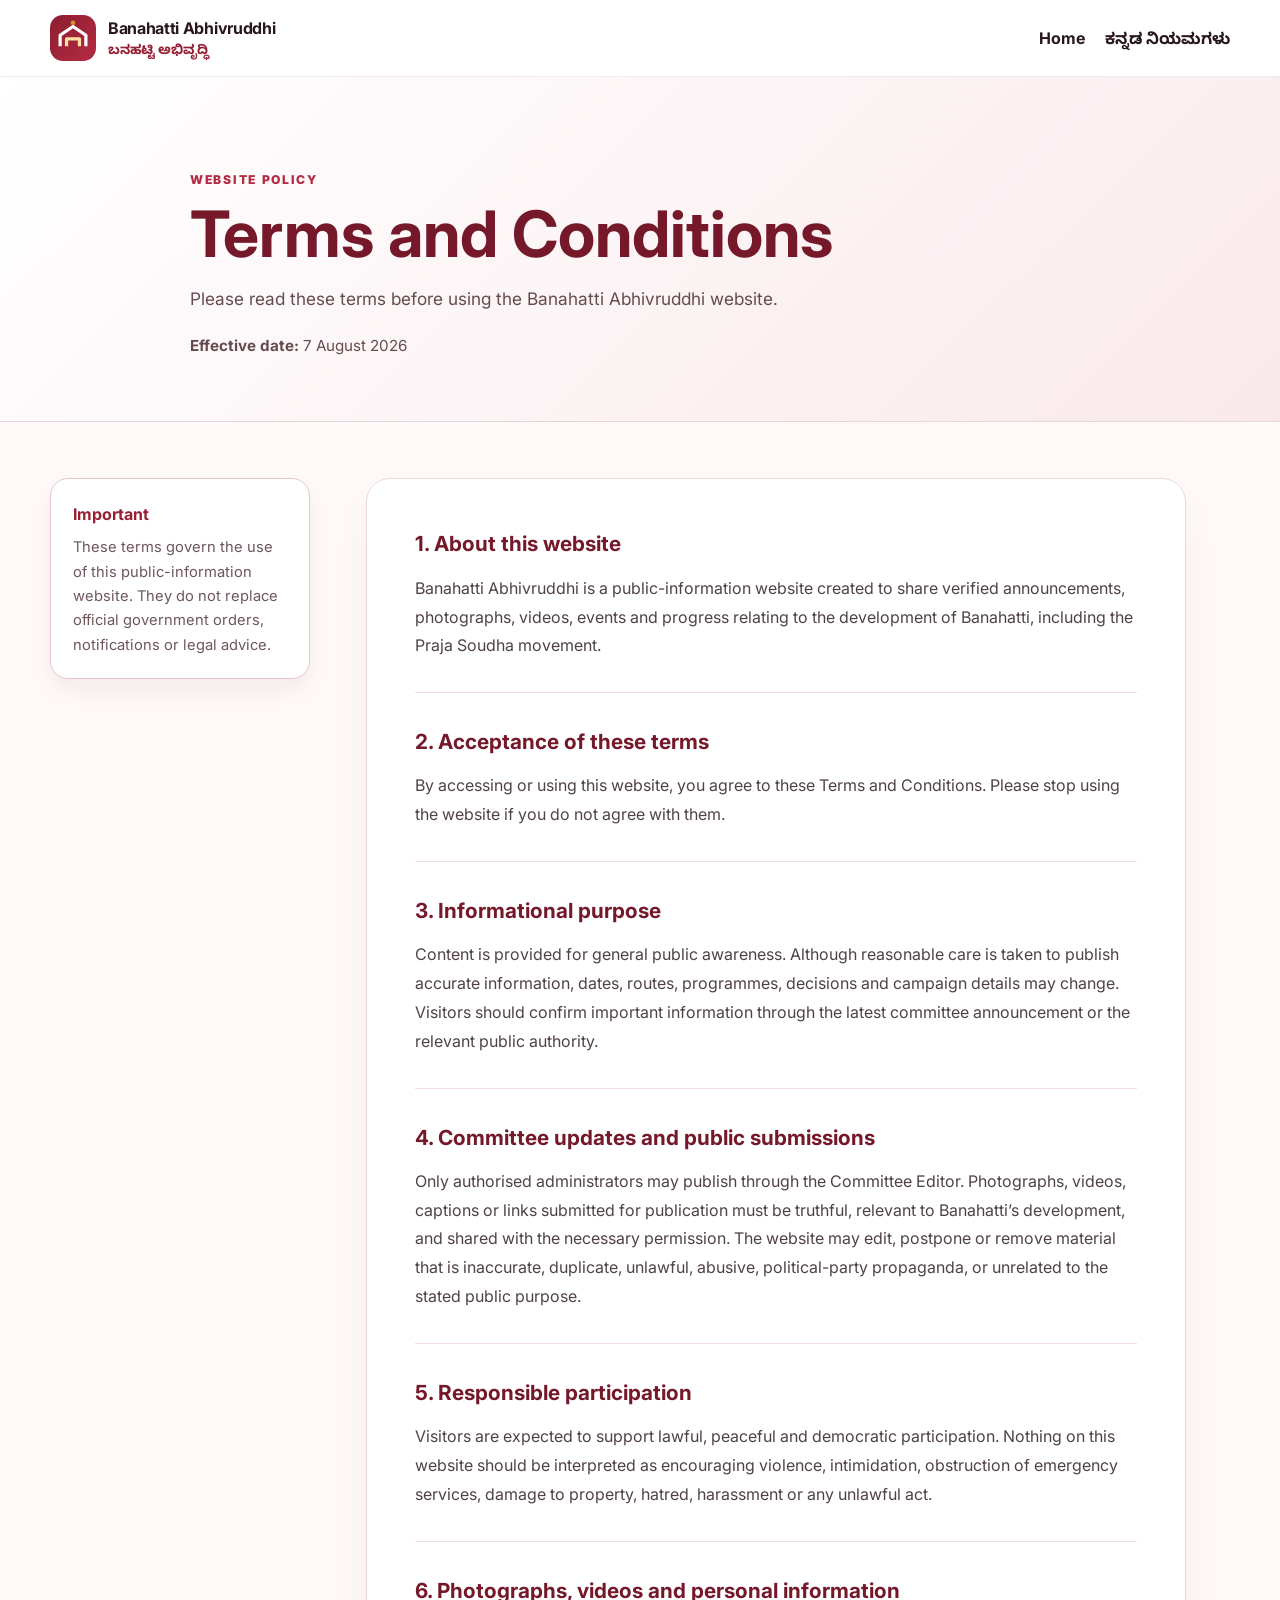
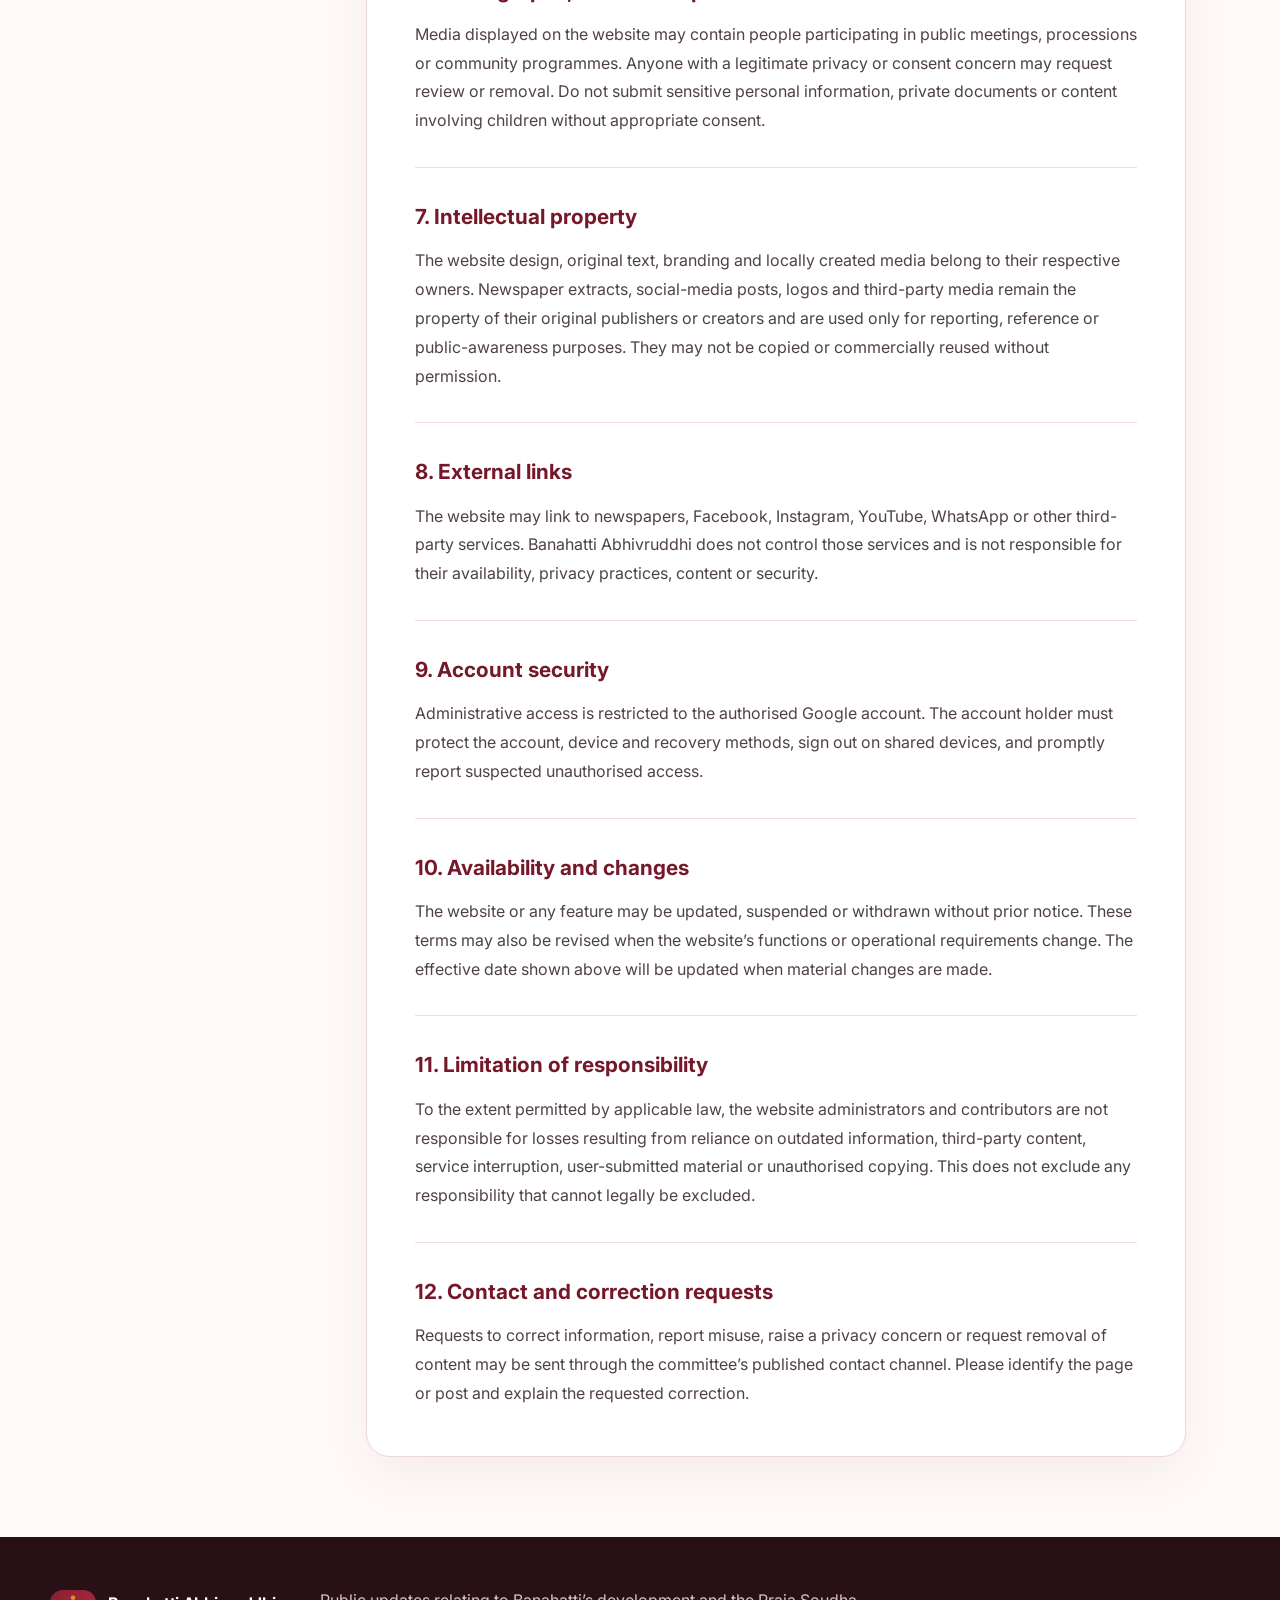
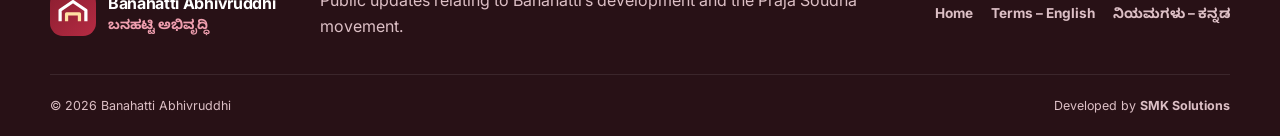
==== terms-en.html @ 6464b641 "add terms and update index" ====
<!DOCTYPE html>
<html lang="en">
<head>
  <meta charset="UTF-8" />
  <meta name="viewport" content="width=device-width, initial-scale=1.0" />
  <meta name="description" content="Terms and Conditions for the Banahatti Abhivruddhi public-information website." />
  <meta name="theme-color" content="#961f33" />
  <title>Terms and Conditions | Banahatti Abhivruddhi</title>
  <link rel="preconnect" href="https://fonts.googleapis.com" />
  <link rel="preconnect" href="https://fonts.gstatic.com" crossorigin />
  <link href="https://fonts.googleapis.com/css2?family=Noto+Sans+Kannada:wght@400;500;600;700;800&family=Inter:wght@400;500;600;700;800&display=swap" rel="stylesheet" />
  <link rel="stylesheet" href="styles.css" />
</head>
<body>
  <a class="skip-link" href="#main">Skip to content</a>
  <header class="site-header" id="top">
    <div class="container nav-wrap">
      <a href="index.html" class="brand" aria-label="Banahatti Abhivruddhi home">
        <img src="assets/logo.svg" alt="Banahatti Abhivruddhi logo" />
        <span><strong>Banahatti Abhivruddhi</strong><small>ಬನಹಟ್ಟಿ ಅಭಿವೃದ್ಧಿ</small></span>
      </a>
      <nav class="legal-nav" aria-label="Page navigation">
        <a href="index.html">Home</a>
        <a href="terms-kn.html">ಕನ್ನಡ ನಿಯಮಗಳು</a>
      </nav>
    </div>
  </header>

  <main id="main" class="legal-main">
    <section class="legal-hero">
      <div class="container legal-hero-inner">
        <span class="eyebrow">Website policy</span>
        <h1>Terms and Conditions</h1>
        <p>Please read these terms before using the Banahatti Abhivruddhi website.</p>
        <p class="legal-updated"><strong>Effective date:</strong> 7 August 2026</p>
      </div>
    </section>
    <div class="container legal-layout">
      <aside class="legal-note">
        <strong>Important</strong>
        <p>These terms govern the use of this public-information website. They do not replace official government orders, notifications or legal advice.</p>
      </aside>
      <article class="legal-content">
        <section class="legal-section">
          <h2>1. About this website</h2>
          <p>Banahatti Abhivruddhi is a public-information website created to share verified announcements, photographs, videos, events and progress relating to the development of Banahatti, including the Praja Soudha movement.</p>
        </section>
        <section class="legal-section">
          <h2>2. Acceptance of these terms</h2>
          <p>By accessing or using this website, you agree to these Terms and Conditions. Please stop using the website if you do not agree with them.</p>
        </section>
        <section class="legal-section">
          <h2>3. Informational purpose</h2>
          <p>Content is provided for general public awareness. Although reasonable care is taken to publish accurate information, dates, routes, programmes, decisions and campaign details may change. Visitors should confirm important information through the latest committee announcement or the relevant public authority.</p>
        </section>
        <section class="legal-section">
          <h2>4. Committee updates and public submissions</h2>
          <p>Only authorised administrators may publish through the Committee Editor. Photographs, videos, captions or links submitted for publication must be truthful, relevant to Banahatti’s development, and shared with the necessary permission. The website may edit, postpone or remove material that is inaccurate, duplicate, unlawful, abusive, political-party propaganda, or unrelated to the stated public purpose.</p>
        </section>
        <section class="legal-section">
          <h2>5. Responsible participation</h2>
          <p>Visitors are expected to support lawful, peaceful and democratic participation. Nothing on this website should be interpreted as encouraging violence, intimidation, obstruction of emergency services, damage to property, hatred, harassment or any unlawful act.</p>
        </section>
        <section class="legal-section">
          <h2>6. Photographs, videos and personal information</h2>
          <p>Media displayed on the website may contain people participating in public meetings, processions or community programmes. Anyone with a legitimate privacy or consent concern may request review or removal. Do not submit sensitive personal information, private documents or content involving children without appropriate consent.</p>
        </section>
        <section class="legal-section">
          <h2>7. Intellectual property</h2>
          <p>The website design, original text, branding and locally created media belong to their respective owners. Newspaper extracts, social-media posts, logos and third-party media remain the property of their original publishers or creators and are used only for reporting, reference or public-awareness purposes. They may not be copied or commercially reused without permission.</p>
        </section>
        <section class="legal-section">
          <h2>8. External links</h2>
          <p>The website may link to newspapers, Facebook, Instagram, YouTube, WhatsApp or other third-party services. Banahatti Abhivruddhi does not control those services and is not responsible for their availability, privacy practices, content or security.</p>
        </section>
        <section class="legal-section">
          <h2>9. Account security</h2>
          <p>Administrative access is restricted to the authorised Google account. The account holder must protect the account, device and recovery methods, sign out on shared devices, and promptly report suspected unauthorised access.</p>
        </section>
        <section class="legal-section">
          <h2>10. Availability and changes</h2>
          <p>The website or any feature may be updated, suspended or withdrawn without prior notice. These terms may also be revised when the website’s functions or operational requirements change. The effective date shown above will be updated when material changes are made.</p>
        </section>
        <section class="legal-section">
          <h2>11. Limitation of responsibility</h2>
          <p>To the extent permitted by applicable law, the website administrators and contributors are not responsible for losses resulting from reliance on outdated information, third-party content, service interruption, user-submitted material or unauthorised copying. This does not exclude any responsibility that cannot legally be excluded.</p>
        </section>
        <section class="legal-section">
          <h2>12. Contact and correction requests</h2>
          <p>Requests to correct information, report misuse, raise a privacy concern or request removal of content may be sent through the committee’s published contact channel. Please identify the page or post and explain the requested correction.</p>
        </section>
      </article>
    </div>
  </main>

  <footer class="site-footer">
    <div class="container footer-main">
      <a href="index.html" class="brand footer-brand">
        <img src="assets/logo.svg" alt="" />
        <span><strong>Banahatti Abhivruddhi</strong><small>ಬನಹಟ್ಟಿ ಅಭಿವೃದ್ಧಿ</small></span>
      </a>
      <p>Public updates relating to Banahatti’s development and the Praja Soudha movement.</p>
      <nav aria-label="Footer navigation">
        <a href="index.html">Home</a>
        <a href="terms-en.html">Terms – English</a>
        <a href="terms-kn.html">ನಿಯಮಗಳು – ಕನ್ನಡ</a>
      </nav>
    </div>
    <div class="container footer-bottom">
      <span>© 2026 Banahatti Abhivruddhi</span>
      <span class="developer-credit">Developed by <strong>SMK Solutions</strong></span>
    </div>
  </footer>
</body>
</html>
---- styles.css ----
:root {
  --red-950: #4b0d18;
  --red-900: #6f1424;
  --red-800: #961f33;
  --red-700: #b52b43;
  --red-600: #c93c53;
  --red-100: #f9e5e9;
  --red-50: #fff7f8;
  --gold: #d89a35;
  --gold-light: #ffe8b9;
  --ink: #28171b;
  --muted: #736368;
  --line: #ead9dd;
  --soft: #fcf7f8;
  --white: #fff;
  --green: #168b5b;
  --shadow: 0 20px 55px rgba(75, 13, 24, .14);
  --radius-lg: 30px;
  --radius-md: 20px;
  --radius-sm: 13px;
  --container: 1180px;
}

* { box-sizing: border-box; }
html { scroll-behavior: smooth; }
body {
  margin: 0;
  font-family: Inter, "Noto Sans Kannada", system-ui, sans-serif;
  color: var(--ink);
  background: var(--white);
  line-height: 1.65;
}
img, video { max-width: 100%; display: block; }
a { color: inherit; text-decoration: none; }
button, input, textarea, select { font: inherit; }
button { cursor: pointer; }
.container { width: min(calc(100% - 36px), var(--container)); margin-inline: auto; }
.section-pad { padding: 96px 0; }
.section-soft { background: var(--soft); }
.skip-link { position: absolute; left: -999px; top: 10px; z-index: 999; background: #fff; padding: 10px; }
.skip-link:focus { left: 10px; }

.site-header {
  position: sticky;
  top: 0;
  z-index: 100;
  background: rgba(255,255,255,.93);
  backdrop-filter: blur(16px);
  border-bottom: 1px solid rgba(111,20,36,.09);
}
.nav-wrap { min-height: 76px; display: flex; align-items: center; justify-content: space-between; gap: 28px; }
.brand { display: inline-flex; align-items: center; gap: 12px; }
.brand img { width: 46px; height: 46px; }
.brand span { display: grid; line-height: 1.15; }
.brand strong { font-size: 1rem; letter-spacing: -.02em; }
.brand small { color: var(--red-800); font-weight: 700; margin-top: 4px; }
.main-nav { display: flex; align-items: center; gap: 25px; font-size: .9rem; font-weight: 700; }
.main-nav a { transition: color .2s; }
.main-nav a:hover { color: var(--red-700); }
.nav-cta { color: #fff !important; background: var(--red-800); padding: 11px 18px; border-radius: 999px; }
.menu-toggle { display: none; border: 0; background: transparent; width: 42px; height: 42px; padding: 9px; }
.menu-toggle span { display: block; height: 2px; background: var(--ink); margin: 5px 0; }

.hero {
  min-height: 760px;
  position: relative;
  overflow: hidden;
  display: grid;
  align-items: center;
  padding: 96px 0;
  background:
    linear-gradient(115deg, rgba(255,255,255,.98) 0%, rgba(255,247,248,.95) 56%, rgba(255,237,240,.94) 100%);
}
.hero::before {
  content: "";
  position: absolute;
  inset: 0;
  opacity: .2;
  background-image: radial-gradient(var(--red-700) .7px, transparent .7px);
  background-size: 19px 19px;
  mask-image: linear-gradient(to right, transparent, #000);
}
.hero-grid { position: relative; z-index: 2; display: grid; grid-template-columns: 1.15fr .85fr; gap: 66px; align-items: center; }
.campaign-label { display: inline-flex; align-items: center; gap: 10px; color: var(--red-900); background: #fff; border: 1px solid #ecd3d8; border-radius: 999px; padding: 8px 14px; font-size: .78rem; font-weight: 800; text-transform: uppercase; letter-spacing: .1em; box-shadow: 0 8px 26px rgba(75,13,24,.07); }
.live-dot { width: 9px; height: 9px; background: var(--red-700); border-radius: 50%; box-shadow: 0 0 0 6px rgba(181,43,67,.13); }
.hero-kannada { margin: 27px 0 8px; color: var(--red-800); font: 800 1.25rem/1.5 "Noto Sans Kannada", sans-serif; }
.hero-copy h1 { max-width: 760px; font-size: clamp(3rem, 6vw, 5.7rem); line-height: .98; letter-spacing: -.064em; margin: 0 0 25px; }
.hero-copy h1 em { color: var(--red-800); font-style: normal; }
.hero-intro { max-width: 710px; font-size: 1.08rem; color: var(--muted); }
.hero-actions { display: flex; gap: 14px; flex-wrap: wrap; margin: 35px 0 37px; }
.btn { display: inline-flex; align-items: center; justify-content: center; min-height: 50px; border: 1px solid transparent; border-radius: 999px; padding: 0 23px; font-weight: 800; transition: transform .2s, box-shadow .2s, background .2s; }
.btn:hover { transform: translateY(-2px); box-shadow: 0 10px 25px rgba(75,13,24,.18); }
.btn-primary { background: var(--red-800); color: #fff; }
.btn-secondary { background: rgba(255,255,255,.8); border-color: #dcbfc5; color: var(--red-900); }
.btn-light { background: #fff; color: var(--red-900); }
.btn.full { width: 100%; }
.hero-points { display: flex; flex-wrap: wrap; gap: 12px; }
.hero-points span { color: var(--red-900); background: var(--red-100); border-radius: 999px; padding: 8px 13px; font-size: .84rem; font-weight: 750; }
.hero-glow { position: absolute; border-radius: 50%; filter: blur(2px); opacity: .5; }
.hero-glow-one { width: 420px; height: 420px; background: #f5d8de; top: -210px; right: 8%; }
.hero-glow-two { width: 260px; height: 260px; background: #ffe6b3; bottom: -140px; left: 4%; }

.campaign-card { background: linear-gradient(145deg, var(--red-900), var(--red-800)); color: #fff; border-radius: var(--radius-lg); padding: 32px; box-shadow: 0 30px 70px rgba(75,13,24,.25); position: relative; overflow: hidden; }
.campaign-card::after { content: ""; position: absolute; width: 230px; height: 230px; border: 36px solid rgba(255,255,255,.05); border-radius: 50%; top: -100px; right: -100px; }
.campaign-card-top { display: flex; align-items: center; justify-content: space-between; gap: 20px; position: relative; z-index: 1; }
.campaign-card-top span { color: var(--gold-light); font-family: "Noto Sans Kannada", sans-serif; font-weight: 700; }
.campaign-card-top strong { font-size: .72rem; letter-spacing: .13em; background: rgba(255,255,255,.12); padding: 8px 11px; border-radius: 999px; }
.campaign-date { display: flex; align-items: center; gap: 19px; margin: 31px 0 22px; position: relative; z-index: 1; }
.campaign-date > strong { font-size: 5.2rem; line-height: .8; letter-spacing: -.08em; color: #fff; }
.campaign-date div { display: grid; border-left: 1px solid rgba(255,255,255,.24); padding-left: 19px; }
.campaign-date span { font-size: .77rem; color: #f4cfd6; letter-spacing: .11em; }
.campaign-date b { font-size: 1.15rem; color: var(--gold-light); }
.campaign-card h2 { font: 800 2rem/1.3 "Noto Sans Kannada", sans-serif; margin: 4px 0 9px; position: relative; z-index: 1; }
.campaign-card > p { color: #f6dce1; margin: 0 0 24px; position: relative; z-index: 1; }
.event-facts { margin: 0 0 26px; position: relative; z-index: 1; }
.event-facts div { display: grid; grid-template-columns: 120px 1fr; gap: 10px; padding: 12px 0; border-top: 1px solid rgba(255,255,255,.13); }
.event-facts dt { color: #efb9c3; font-size: .82rem; }
.event-facts dd { margin: 0; font-weight: 700; }

.ticker { background: var(--red-950); color: #fff; }
.ticker-inner { min-height: 58px; display: grid; grid-template-columns: auto 1fr auto; align-items: center; gap: 18px; font-size: .9rem; }
.ticker-inner > strong { background: var(--gold); color: var(--red-950); padding: 4px 10px; border-radius: 999px; font-size: .73rem; text-transform: uppercase; letter-spacing: .08em; }
.ticker-window { overflow: hidden; white-space: nowrap; }
.ticker-window span { display: inline-block; color: #f7d9df; }
.ticker a { color: var(--gold-light); font-weight: 800; }

.eyebrow { color: var(--red-700); text-transform: uppercase; letter-spacing: .14em; font-size: .76rem; font-weight: 850; }
.eyebrow.light { color: #f4bec8; }
.section-heading { margin-bottom: 46px; }
.section-heading.split { display: grid; grid-template-columns: 1fr .74fr; align-items: end; gap: 55px; }
.section-heading h2, .committee-intro h2, .satyagraha-copy h2, .procession-copy h2, .join-copy h2 { font-size: clamp(2.2rem, 4.5vw, 3.7rem); line-height: 1.07; letter-spacing: -.05em; margin: 13px 0 16px; }
.section-heading p, .committee-intro > p, .satyagraha-copy > p { color: var(--muted); margin: 0; }

.movement-grid { display: grid; grid-template-columns: .78fr 1.22fr; gap: 64px; align-items: start; }
.reason-grid { display: grid; grid-template-columns: repeat(3, 1fr); gap: 18px; }
.reason-card { min-height: 280px; padding: 27px; border: 1px solid var(--line); border-radius: var(--radius-md); background: #fff; }
.reason-card > span { display: grid; place-items: center; width: 44px; height: 44px; border-radius: 13px; background: var(--red-100); color: var(--red-800); font-weight: 850; }
.reason-card h3 { margin: 53px 0 11px; line-height: 1.2; }
.reason-card p { color: var(--muted); margin: 0; font-size: .93rem; }

.section-red { position: relative; overflow: hidden; color: #fff; background: linear-gradient(130deg, var(--red-950), var(--red-800)); }
.section-red::after { content: ""; position: absolute; inset: 0; background: radial-gradient(circle at 85% 12%, rgba(255,255,255,.11), transparent 35%); pointer-events: none; }
.procession-grid { position: relative; z-index: 1; display: grid; grid-template-columns: 1.05fr .95fr; gap: 70px; align-items: center; }
.procession-copy h2 { max-width: 720px; }
.kannada-line { color: var(--gold-light); font: 700 1.15rem/1.7 "Noto Sans Kannada", sans-serif; }
.procession-copy > p:not(.kannada-line) { color: #f3d8dd; max-width: 680px; }
.procession-actions { display: flex; flex-wrap: wrap; align-items: center; gap: 24px; margin-top: 30px; }
.text-link-light { color: var(--gold-light); font-weight: 800; }
.participation-card { background: rgba(255,255,255,.1); border: 1px solid rgba(255,255,255,.14); border-radius: var(--radius-lg); padding: 35px; backdrop-filter: blur(8px); }
.participation-card h3 { font-size: 1.45rem; margin: 0 0 20px; }
.participation-list { display: grid; grid-template-columns: repeat(2, 1fr); gap: 12px; }
.participation-list span { background: rgba(255,255,255,.09); border-radius: 12px; padding: 13px; color: #fff; font-weight: 650; font-size: .9rem; }
.participation-card p { margin: 23px 0 0; color: #f2ced5; font-size: .9rem; }

.satyagraha-grid { display: grid; grid-template-columns: .8fr 1.2fr; gap: 75px; align-items: center; }
.satyagraha-visual { min-height: 500px; border-radius: var(--radius-lg); background: var(--red-50); border: 1px solid var(--line); display: grid; place-items: center; align-content: center; text-align: center; position: relative; overflow: hidden; }
.satyagraha-visual strong { color: var(--red-900); font: 850 clamp(2.5rem, 5vw, 4.4rem)/1.12 "Noto Sans Kannada", sans-serif; position: relative; z-index: 2; }
.satyagraha-visual small { color: var(--red-700); font-weight: 800; letter-spacing: .08em; text-transform: uppercase; margin-top: 15px; position: relative; z-index: 2; }
.rings span { position: absolute; border-radius: 50%; border: 1px solid rgba(150,31,51,.13); inset: 50%; transform: translate(-50%, -50%); }
.rings span:nth-child(1) { width: 250px; height: 250px; }
.rings span:nth-child(2) { width: 370px; height: 370px; }
.rings span:nth-child(3) { width: 500px; height: 500px; }
.movement-steps { display: grid; gap: 14px; margin-top: 31px; }
.movement-steps > div { display: flex; gap: 17px; align-items: flex-start; padding: 16px; border: 1px solid var(--line); border-radius: 15px; }
.movement-steps > div > strong { flex: 0 0 39px; width: 39px; height: 39px; display: grid; place-items: center; border-radius: 11px; background: var(--red-100); color: var(--red-800); }
.movement-steps span { display: grid; }
.movement-steps b { line-height: 1.3; }
.movement-steps small { color: var(--muted); margin-top: 3px; }

.publisher-panel { border: 1px solid #e5c8ce; border-radius: var(--radius-md); background: #fff; margin-bottom: 35px; box-shadow: 0 12px 35px rgba(75,13,24,.06); }
.publisher-panel summary { list-style: none; cursor: pointer; padding: 19px 23px; color: var(--red-900); font-weight: 800; display: flex; align-items: center; gap: 10px; }
.publisher-panel summary::-webkit-details-marker { display: none; }
.publisher-panel summary span { width: 28px; height: 28px; display: grid; place-items: center; border-radius: 50%; background: var(--red-100); color: var(--red-800); }
.publisher-form { padding: 4px 23px 24px; border-top: 1px solid var(--line); }
.publisher-note { display: flex; gap: 12px; align-items: baseline; padding: 16px; background: #fff8e9; border: 1px solid #f1deb5; border-radius: 13px; margin: 20px 0; }
.publisher-note strong { white-space: nowrap; color: #80510c; }
.publisher-note span { color: #806d4d; font-size: .86rem; }
.field-row { display: grid; grid-template-columns: repeat(2, 1fr); gap: 16px; }
.field-row.three { grid-template-columns: 1.2fr .65fr .8fr; }
.publisher-form label { display: grid; gap: 7px; color: var(--ink); font-size: .86rem; font-weight: 750; margin-bottom: 15px; }
.publisher-form input, .publisher-form textarea, .publisher-form select { width: 100%; border: 1px solid #dac6cb; border-radius: 11px; padding: 12px 13px; color: var(--ink); background: #fff; outline: none; }
.publisher-form input:focus, .publisher-form textarea:focus, .publisher-form select:focus { border-color: var(--red-700); box-shadow: 0 0 0 4px rgba(181,43,67,.1); }
.upload-preview { max-width: 430px; border: 1px dashed #d8b9c0; background: var(--red-50); border-radius: 15px; padding: 12px; margin-bottom: 18px; }
.upload-preview img, .upload-preview video { max-height: 260px; width: 100%; object-fit: contain; border-radius: 10px; background: #27171b; }
.upload-preview small { display: block; color: var(--muted); margin-top: 8px; }
.publisher-actions { display: flex; flex-wrap: wrap; align-items: center; gap: 12px; }
#postStatus { color: var(--green); font-size: .88rem; font-weight: 700; }

.updates-filter { display: flex; gap: 9px; flex-wrap: wrap; margin: 0 0 25px; }
.filter-btn { border: 1px solid #dfc5cb; background: #fff; color: var(--red-900); border-radius: 999px; padding: 9px 15px; font-size: .83rem; font-weight: 750; }
.filter-btn.active { background: var(--red-800); color: #fff; border-color: var(--red-800); }
.updates-feed { display: grid; grid-template-columns: repeat(3, 1fr); gap: 22px; }
.post-card { text-align: left; border: 1px solid var(--line); border-radius: 20px; background: #fff; overflow: hidden; padding: 0; color: inherit; transition: transform .2s, box-shadow .2s; position: relative; }
.post-card:hover { transform: translateY(-4px); box-shadow: var(--shadow); }
.post-media { aspect-ratio: 16/10; background: linear-gradient(145deg, #f4dce1, #fff0d1); display: grid; place-items: center; overflow: hidden; position: relative; }
.post-media img, .post-media video { width: 100%; height: 100%; object-fit: cover; }
.post-media video { pointer-events: none; }
.video-badge { position: absolute; inset: 50% auto auto 50%; transform: translate(-50%, -50%); width: 58px; height: 58px; display: grid; place-items: center; border-radius: 50%; background: rgba(255,255,255,.9); color: var(--red-800); font-size: 1.25rem; box-shadow: 0 8px 22px rgba(0,0,0,.15); }
.text-post-mark { display: grid; place-items: center; width: 82px; height: 82px; border-radius: 24px; background: var(--red-800); color: #fff; font: 850 1.5rem "Noto Sans Kannada", sans-serif; transform: rotate(-4deg); box-shadow: 0 18px 35px rgba(150,31,51,.23); }
.post-body { padding: 20px; }
.post-meta { display: flex; justify-content: space-between; gap: 12px; align-items: center; color: var(--muted); font-size: .75rem; }
.post-meta span { color: var(--red-800); background: var(--red-100); border-radius: 999px; padding: 5px 9px; font-weight: 800; }
.post-body h3 { margin: 13px 0 8px; line-height: 1.25; font-size: 1.16rem; }
.post-body p { color: var(--muted); margin: 0; font-size: .91rem; display: -webkit-box; -webkit-line-clamp: 3; -webkit-box-orient: vertical; overflow: hidden; }
.post-actions { display: flex; align-items: center; justify-content: space-between; gap: 10px; margin-top: 16px; }
.read-more { color: var(--red-800); font-size: .82rem; font-weight: 800; }
.delete-post { position: absolute; top: 10px; right: 10px; width: 34px; height: 34px; border-radius: 50%; border: 0; background: rgba(75,13,24,.86); color: #fff; z-index: 3; font-size: 1rem; }
.empty-state { text-align: center; padding: 35px; color: var(--muted); border: 1px dashed #d7bec4; border-radius: 18px; background: #fff; }

.committee-layout { display: grid; grid-template-columns: .92fr 1.08fr; gap: 70px; align-items: center; }
.committee-kannada { color: var(--red-800) !important; font: 750 1.1rem/1.6 "Noto Sans Kannada", sans-serif; margin: -5px 0 18px !important; }
.committee-card { display: grid; grid-template-columns: 150px 1fr; gap: 28px; background: var(--red-50); border: 1px solid var(--line); border-radius: var(--radius-lg); padding: 34px; }
.committee-mark { min-height: 210px; display: grid; place-items: center; border-radius: 22px; color: #fff; background: linear-gradient(145deg, var(--red-900), var(--red-700)); font: 850 1.45rem "Noto Sans Kannada", sans-serif; }
.committee-card span { color: var(--red-700); font-size: .75rem; text-transform: uppercase; letter-spacing: .12em; font-weight: 850; }
.committee-card h3 { margin: 7px 0 14px; font-size: 1.55rem; }
.committee-card ul { margin: 0; padding-left: 19px; color: var(--muted); }
.committee-card li { margin: 7px 0; }

.join-section { background: var(--red-950); color: #fff; }
.join-grid { display: grid; grid-template-columns: 1.15fr .85fr; gap: 70px; align-items: center; }
.join-copy p { color: #efccd3; max-width: 650px; }
.join-actions { display: flex; align-items: center; flex-wrap: wrap; gap: 22px; margin-top: 28px; }
.join-message { padding: 35px; border-radius: var(--radius-lg); background: rgba(255,255,255,.08); border: 1px solid rgba(255,255,255,.12); }
.join-message span { color: #efb7c2; text-transform: uppercase; letter-spacing: .12em; font-size: .72rem; font-weight: 800; }
.join-message strong { display: block; color: var(--gold-light); font: 850 2rem/1.5 "Noto Sans Kannada", sans-serif; margin: 15px 0 8px; }
.join-message p { color: #f1d2d8; margin: 0; }

.site-footer { background: #281116; color: #dcbfc5; padding: 50px 0 0; }
.footer-main { display: grid; grid-template-columns: auto 1fr auto; gap: 45px; align-items: center; padding-bottom: 35px; }
.footer-brand strong { color: #fff; }
.footer-brand small { color: #ef9faf; }
.footer-main p { margin: 0; }
.footer-main nav { display: flex; gap: 18px; flex-wrap: wrap; font-size: .85rem; font-weight: 700; }
.footer-main nav a:hover { color: #fff; }
.footer-bottom { min-height: 62px; border-top: 1px solid rgba(255,255,255,.09); display: flex; align-items: center; justify-content: space-between; gap: 20px; font-size: .78rem; }

.post-modal { width: min(920px, calc(100% - 28px)); padding: 0; border: 0; border-radius: 22px; overflow: visible; box-shadow: 0 30px 90px rgba(0,0,0,.28); }
.post-modal::backdrop { background: rgba(32,10,15,.78); backdrop-filter: blur(4px); }
.modal-close { position: absolute; right: -13px; top: -13px; z-index: 5; width: 40px; height: 40px; border: 0; border-radius: 50%; background: #fff; color: var(--red-900); font-size: 1.4rem; box-shadow: var(--shadow); }
.modal-media { max-height: 68vh; background: #1f1518; display: grid; place-items: center; overflow: hidden; border-radius: 22px 22px 0 0; }
.modal-media:empty { display: none; }
.modal-media img, .modal-media video { max-height: 68vh; width: 100%; object-fit: contain; }
.modal-copy { padding: 27px; }
.modal-copy h3 { font-size: 1.6rem; line-height: 1.2; margin: 14px 0 8px; }
.modal-copy p { color: var(--muted); white-space: pre-wrap; }
.modal-copy > a { color: var(--red-800); font-weight: 800; }

.reveal { opacity: 0; transform: translateY(20px); transition: opacity .65s ease, transform .65s ease; }
.reveal.visible { opacity: 1; transform: none; }
.delay-1 { transition-delay: .1s; }
.delay-2 { transition-delay: .2s; }

@media (max-width: 1050px) {
  .main-nav { gap: 16px; font-size: .82rem; }
  .hero-grid, .procession-grid, .satyagraha-grid, .committee-layout, .join-grid { gap: 42px; }
  .reason-grid { grid-template-columns: 1fr; }
  .reason-card { min-height: auto; }
  .reason-card h3 { margin-top: 25px; }
  .updates-feed { grid-template-columns: repeat(2, 1fr); }
}

@media (max-width: 840px) {
  .menu-toggle { display: block; }
  .main-nav { position: absolute; top: 76px; left: 0; right: 0; display: none; flex-direction: column; align-items: stretch; gap: 0; background: #fff; border-bottom: 1px solid var(--line); box-shadow: 0 18px 30px rgba(75,13,24,.09); padding: 10px 18px 18px; }
  .main-nav.open { display: flex; }
  .main-nav a { padding: 12px 6px; }
  .nav-cta { text-align: center; margin-top: 7px; }
  .hero { padding: 72px 0; }
  .hero-grid, .movement-grid, .procession-grid, .satyagraha-grid, .committee-layout, .join-grid { grid-template-columns: 1fr; }
  .campaign-card { max-width: 620px; }
  .section-heading.split { grid-template-columns: 1fr; gap: 14px; }
  .field-row, .field-row.three { grid-template-columns: 1fr; gap: 0; }
  .footer-main { grid-template-columns: 1fr; gap: 18px; }
  .footer-bottom { align-items: flex-start; flex-direction: column; justify-content: center; padding: 17px 0; }
}

@media (max-width: 580px) {
  .container { width: min(calc(100% - 24px), var(--container)); }
  .section-pad { padding: 70px 0; }
  .brand strong { font-size: .9rem; }
  .brand small { font-size: .72rem; }
  .hero-copy h1 { font-size: clamp(2.65rem, 14vw, 4rem); }
  .hero-intro { font-size: .98rem; }
  .campaign-card { padding: 24px; }
  .campaign-card-top { align-items: flex-start; flex-direction: column; gap: 9px; }
  .campaign-date > strong { font-size: 4.4rem; }
  .campaign-date div { padding-left: 14px; }
  .event-facts div { grid-template-columns: 100px 1fr; }
  .ticker-inner { grid-template-columns: auto 1fr; }
  .ticker a { display: none; }
  .participation-list { grid-template-columns: 1fr; }
  .satyagraha-visual { min-height: 390px; }
  .updates-feed { grid-template-columns: 1fr; }
  .publisher-note { align-items: flex-start; flex-direction: column; gap: 3px; }
  .committee-card { grid-template-columns: 1fr; }
  .committee-mark { min-height: 120px; }
  .join-message strong { font-size: 1.6rem; }
  .post-modal { border-radius: 16px; }
  .modal-media { border-radius: 16px 16px 0 0; }
}

@media (prefers-reduced-motion: reduce) {
  html { scroll-behavior: auto; }
  .reveal { opacity: 1; transform: none; transition: none; }
}


/* Ensure authentication states are mutually exclusive.
   Author display rules otherwise override the browser's hidden attribute. */
#otpForm[hidden],
#authSession[hidden],
#publisherPanel[hidden] {
  display: none !important;
}

/* Restricted committee editor authentication */
.editor-access {
  display: grid;
  grid-template-columns: minmax(0, 1fr) minmax(320px, .9fr);
  gap: 28px;
  align-items: center;
  padding: 24px;
  margin-bottom: 22px;
  border: 1px solid #e5c8ce;
  border-radius: var(--radius-md);
  background: #fff;
  box-shadow: 0 12px 35px rgba(75,13,24,.06);
}
.editor-access h3 { margin: 4px 0 7px; color: var(--red-900); font-size: 1.35rem; }
.editor-access p { margin: 0; color: var(--muted); }
.otp-form { display: grid; grid-template-columns: minmax(0, 1fr) auto; gap: 10px; align-items: end; }
.otp-form label { display: grid; gap: 7px; color: var(--ink); font-size: .86rem; font-weight: 750; }
.otp-form input { width: 100%; border: 1px solid #dac6cb; border-radius: 11px; padding: 12px 13px; color: var(--ink); background: #fdf9fa; }
.otp-form #authStatus { grid-column: 1 / -1; color: var(--muted); font-size: .86rem; min-height: 1.2em; }
.auth-session { display: flex; justify-content: flex-end; align-items: center; gap: 14px; flex-wrap: wrap; }
.auth-session span { color: var(--muted); }
.editor-access.authenticated { border-color: #b9d7c0; background: #fbfffc; }
button:disabled { opacity: .58; cursor: not-allowed; }
@media (max-width: 760px) {
  .editor-access { grid-template-columns: 1fr; }
  .otp-form { grid-template-columns: 1fr; }
  .otp-form #authStatus { grid-column: auto; }
  .auth-session { justify-content: flex-start; }
}

/* Current-status content added from the movement's WhatsApp discussion */
.reason-grid-four { grid-template-columns: repeat(4, 1fr); margin-bottom: 26px; }
.status-panels { display: grid; grid-template-columns: 1.18fr .82fr; gap: 18px; margin-top: 18px; }
.status-panel { padding: 32px; border: 1px solid var(--line); border-radius: 24px; background: var(--white); }
.status-panel h3 { margin: 10px 0 14px; font-size: 1.45rem; }
.status-panel p { color: var(--muted); margin: 17px 0 0; }
.status-panel-accent { background: var(--red); color: var(--white); border-color: transparent; display: flex; flex-direction: column; justify-content: center; }
.status-panel-accent blockquote { margin: 15px 0 0; font-size: clamp(1.35rem, 2.4vw, 2rem); line-height: 1.38; font-weight: 700; }
.support-tags { display: flex; flex-wrap: wrap; gap: 9px; }
.support-tags span { border: 1px solid var(--line); border-radius: 999px; padding: 8px 13px; font-size: .9rem; font-weight: 650; background: var(--soft); }
.principles-section { background: #fff8f5; }
.principles-grid { display: grid; grid-template-columns: .82fr 1.18fr; gap: 64px; align-items: start; }
.principles-list { background: var(--white); border: 1px solid var(--line); border-radius: 24px; overflow: hidden; }
.principles-list div { display: grid; grid-template-columns: 54px 1fr; align-items: center; gap: 15px; padding: 19px 24px; border-bottom: 1px solid var(--line); }
.principles-list div:last-child { border-bottom: 0; }
.principles-list strong { color: var(--red); }
.principles-list span { font-weight: 650; }
@media (max-width: 1050px) { .reason-grid-four { grid-template-columns: repeat(2, 1fr); } }
@media (max-width: 760px) {
  .reason-grid-four, .status-panels, .principles-grid { grid-template-columns: 1fr; }
  .status-panel { padding: 24px; }
}


/* Terms and Conditions pages */
.legal-nav { display:flex; align-items:center; gap:1.25rem; }
.legal-nav a { color:var(--ink); font-weight:700; text-decoration:none; }
.legal-nav a:hover { color:var(--primary); }
.legal-main { background:#fffaf9; min-height:70vh; }
.legal-hero { padding:5.5rem 0 3rem; background:linear-gradient(135deg,#fff 0%,#f9e9ec 100%); border-bottom:1px solid #ead4d8; }
.legal-hero-inner { max-width:900px; }
.legal-hero h1 { margin:.55rem 0 1rem; font-size:clamp(2.2rem,5vw,4.4rem); line-height:1.05; color:#74182a; }
.legal-hero p { max-width:760px; font-size:1.08rem; color:#654b50; }
.legal-updated { margin-top:1.25rem; font-size:.95rem !important; }
.legal-layout { display:grid; grid-template-columns:260px minmax(0,820px); gap:3.5rem; align-items:start; padding-top:3.5rem; padding-bottom:5rem; }
.legal-note { position:sticky; top:100px; padding:1.35rem; border:1px solid #e6c3ca; border-radius:18px; background:#fff; box-shadow:0 12px 30px rgba(83,19,32,.07); }
.legal-note strong { display:block; color:#961f33; margin-bottom:.5rem; }
.legal-note p { margin:0; color:#6f565b; font-size:.92rem; line-height:1.65; }
.legal-content { background:#fff; border:1px solid #edd8dc; border-radius:24px; padding:clamp(1.4rem,4vw,3rem); box-shadow:0 18px 50px rgba(83,19,32,.06); }
.legal-section + .legal-section { margin-top:2rem; padding-top:2rem; border-top:1px solid #f0dfe2; }
.legal-section h2 { margin:0 0 .75rem; color:#74182a; font-size:1.3rem; }
.legal-section p { margin:0; color:#4f4245; line-height:1.8; }
html[lang="kn"] .legal-content, html[lang="kn"] .legal-hero { font-family:"Noto Sans Kannada",sans-serif; }
@media (max-width:800px) {
  .legal-layout { grid-template-columns:1fr; gap:1.5rem; padding-top:2rem; }
  .legal-note { position:static; }
  .legal-nav { gap:.8rem; font-size:.88rem; }
  .legal-hero { padding:3.5rem 0 2.4rem; }
}
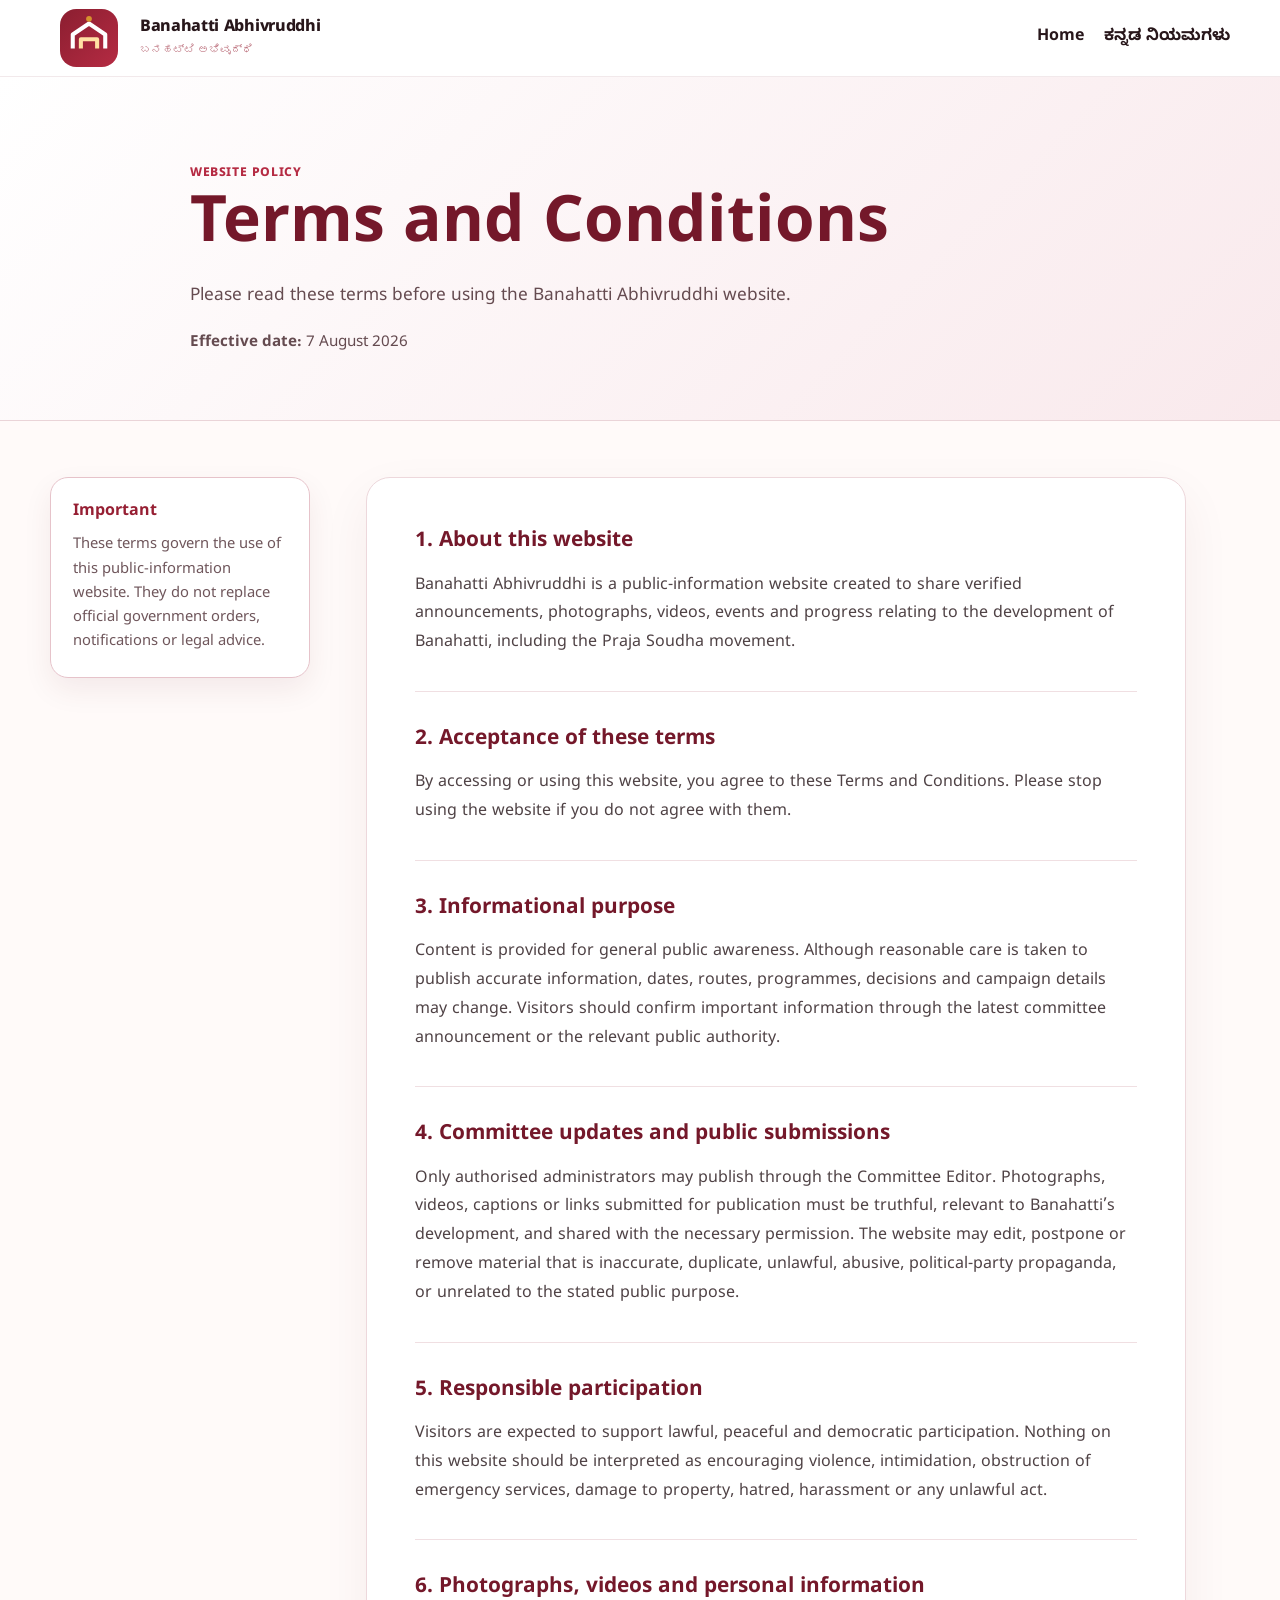
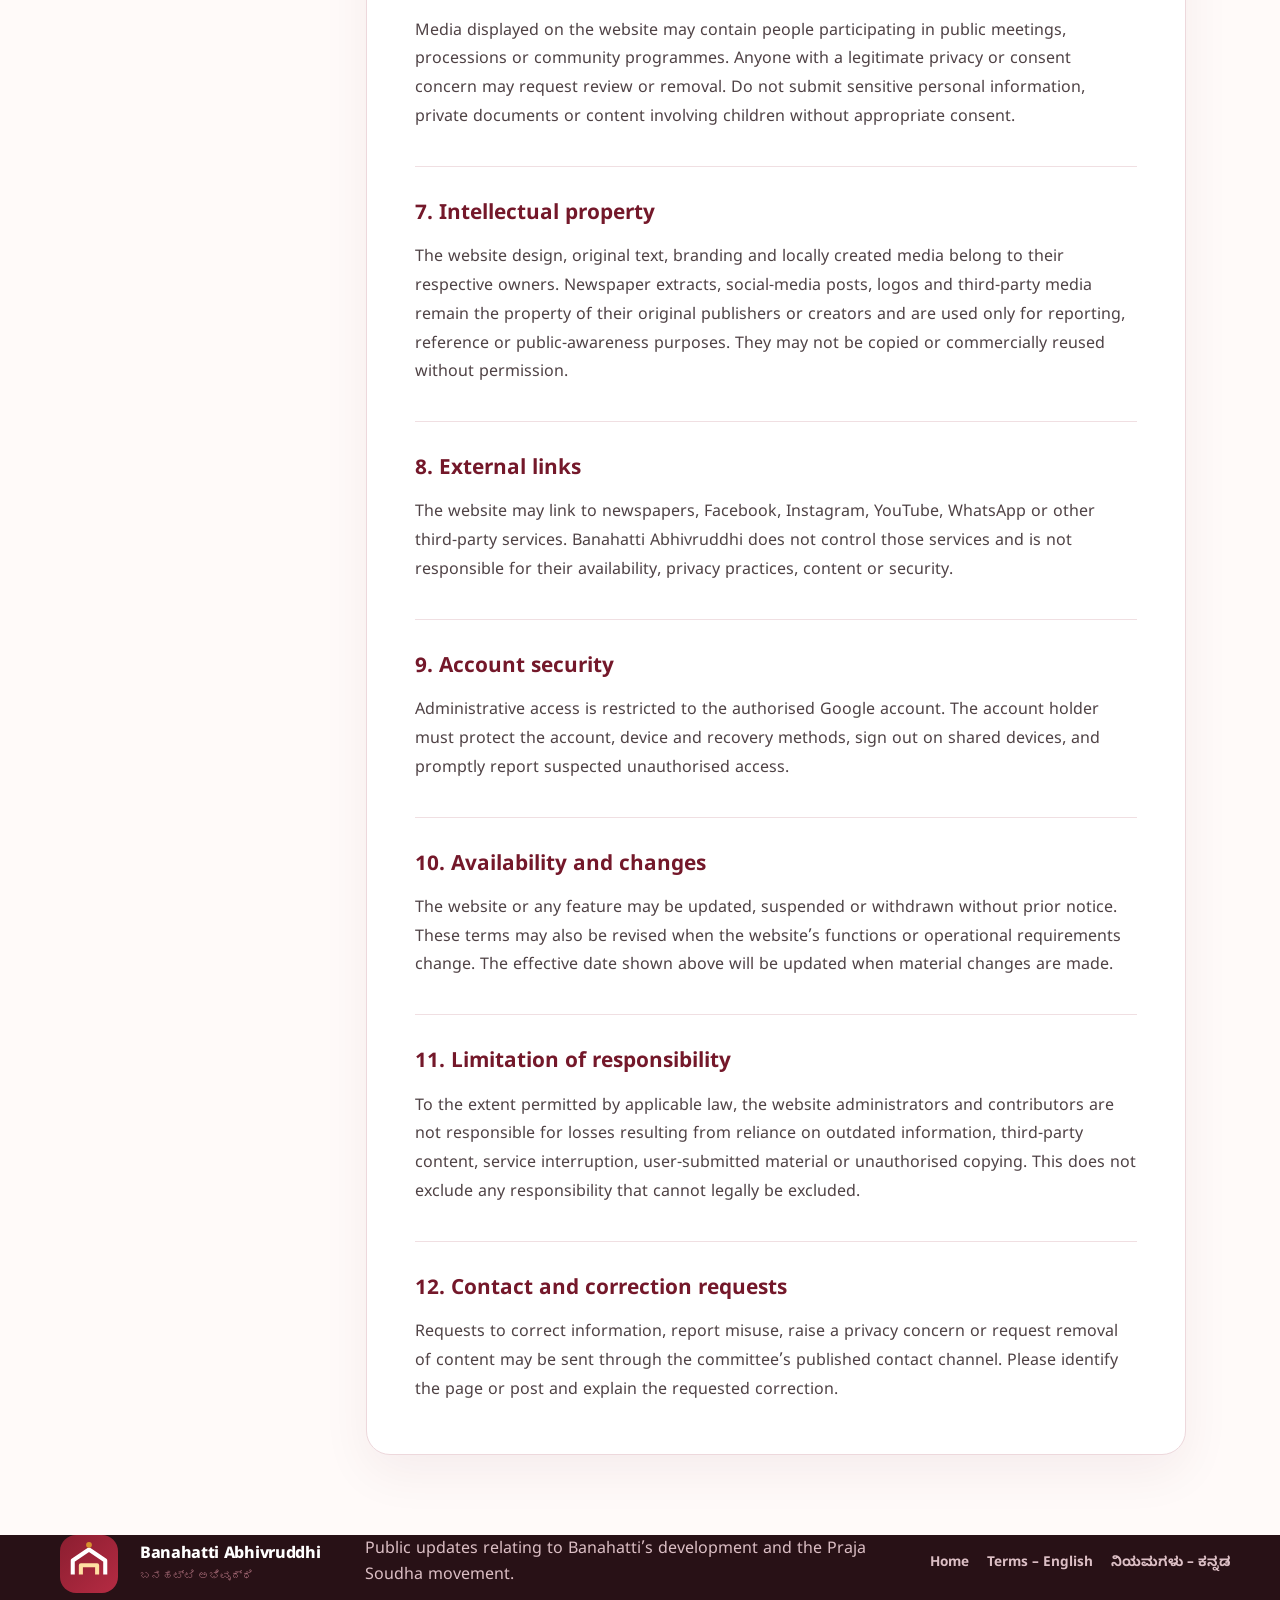
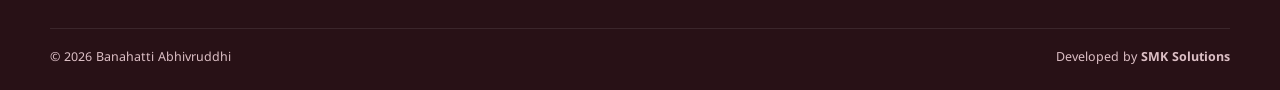
==== commit ae06d5a7: "10/11 August 2026: Added news images for 11th August 2026, including support for Taluk Prajasoudha a" ====
--- a/terms-en.html
+++ b/terms-en.html
@@ -1,4 +1,6 @@
 <!DOCTYPE html>
+
+<!-- Author: Shiddu Mageppa | SMK Solutions | https://smksolns.com -->
 <html lang="en">
 <head>
   <meta charset="UTF-8" />
--- a/styles.css
+++ b/styles.css
@@ -1,3 +1,4 @@
+/* Author: Shiddu Mageppa | SMK Solutions | https://smksolns.com */
 :root {
   --red-950: #4b0d18;
   --red-900: #6f1424;
@@ -35,7 +36,7 @@
 button, input, textarea, select { font: inherit; }
 button { cursor: pointer; }
 .container { width: min(calc(100% - 36px), var(--container)); margin-inline: auto; }
-.section-pad { padding: 96px 0; }
+.section-pad { padding: 68px 0; }
 .section-soft { background: var(--soft); }
 .skip-link { position: absolute; left: -999px; top: 10px; z-index: 999; background: #fff; padding: 10px; }
 .skip-link:focus { left: 10px; }
@@ -50,7 +51,7 @@
 }
 .nav-wrap { min-height: 76px; display: flex; align-items: center; justify-content: space-between; gap: 28px; }
 .brand { display: inline-flex; align-items: center; gap: 12px; }
-.brand img { width: 46px; height: 46px; }
+.brand img { width: 78px; height: 58px; object-fit: contain; border-radius: 10px; }
 .brand span { display: grid; line-height: 1.15; }
 .brand strong { font-size: 1rem; letter-spacing: -.02em; }
 .brand small { color: var(--red-800); font-weight: 700; margin-top: 4px; }
@@ -61,13 +62,117 @@
 .menu-toggle { display: none; border: 0; background: transparent; width: 42px; height: 42px; padding: 9px; }
 .menu-toggle span { display: block; height: 2px; background: var(--ink); margin: 5px 0; }
 
+.event-banners {
+  position: relative;
+  overflow: hidden;
+  padding: 38px 0 42px;
+  color: #fff;
+  background:
+    radial-gradient(circle at 100% 0, rgba(216,154,53,.22), transparent 34%),
+    linear-gradient(135deg, var(--red-950), #74182a 62%, var(--red-900));
+}
+.event-banners::before {
+  content: "";
+  position: absolute;
+  inset: 0;
+  opacity: .12;
+  background-image: radial-gradient(#fff 1px, transparent 1px);
+  background-size: 22px 22px;
+  pointer-events: none;
+}
+.event-banners > .container { position: relative; z-index: 1; }
+.event-banners-heading { max-width: 880px; margin-bottom: 20px; }
+.event-banners-label {
+  display: inline-flex;
+  margin-bottom: 10px;
+  color: var(--gold-light);
+  font: 800 .78rem/1.4 "Noto Sans Kannada", sans-serif;
+  letter-spacing: .08em;
+  text-transform: uppercase;
+}
+.event-banners-heading h2 {
+  margin: 0 0 7px;
+  font: 800 clamp(1.75rem, 3.7vw, 3.15rem)/1.2 "Noto Sans Kannada", sans-serif;
+  letter-spacing: -.035em;
+}
+.event-banners-heading p {
+  margin: 0;
+  color: rgba(255,255,255,.78);
+  font-family: "Noto Sans Kannada", sans-serif;
+}
+.event-banners-list { display: grid; gap: 26px; }
+.event-banner-row {
+  display: grid;
+  grid-template-columns: minmax(0, .94fr) minmax(0, 1.06fr);
+  gap: 30px;
+  align-items: center;
+}
+.event-banner-row-reverse { grid-template-columns: minmax(0, 1.06fr) minmax(0, .94fr); }
+.event-banner-card {
+  margin: 0;
+  padding: 8px;
+  overflow: hidden;
+  display: grid;
+  place-items: center;
+  aspect-ratio: 4 / 3;
+  border: 1px solid rgba(255,255,255,.22);
+  border-radius: 24px;
+  background: linear-gradient(145deg, #fffdf5, #f2e7c9);
+  box-shadow: 0 24px 56px rgba(28,4,10,.32);
+}
+.event-banner-card img {
+  width: 100%;
+  height: 100%;
+  object-fit: contain;
+  border-radius: 17px;
+}
+.event-banner-copy {
+  position: relative;
+  padding: 28px 30px;
+  border: 1px solid rgba(255,255,255,.18);
+  border-radius: 24px;
+  background: rgba(255,255,255,.09);
+  box-shadow: inset 0 1px 0 rgba(255,255,255,.08);
+}
+.event-banner-number {
+  position: absolute;
+  top: 19px;
+  right: 23px;
+  color: rgba(255,255,255,.14);
+  font-size: 3.25rem;
+  font-weight: 800;
+  line-height: 1;
+}
+.event-banner-kicker {
+  margin: 0 54px 8px 0;
+  color: var(--gold-light);
+  font: 800 .78rem/1.5 "Noto Sans Kannada", sans-serif;
+  letter-spacing: .05em;
+}
+.event-banner-copy h3 {
+  margin: 0 45px 14px 0;
+  font: 800 clamp(1.45rem, 2.6vw, 2.25rem)/1.28 "Noto Sans Kannada", sans-serif;
+  letter-spacing: -.025em;
+}
+.event-banner-copy p { margin: 0 0 12px; }
+.event-banner-copy .kn-text { color: rgba(255,255,255,.94); }
+.event-banner-en { color: rgba(255,255,255,.73); font-size: .92rem; }
+.event-banner-link {
+  display: inline-flex;
+  margin-top: 6px;
+  color: var(--gold-light);
+  font-weight: 800;
+  font-size: .88rem;
+}
+.event-banner-link:hover { color: #fff; }
+
 .hero {
   min-height: 760px;
   position: relative;
   overflow: hidden;
   display: grid;
   align-items: center;
-  padding: 96px 0;
+  padding: 72px 0;
   background:
     linear-gradient(115deg, rgba(255,255,255,.98) 0%, rgba(255,247,248,.95) 56%, rgba(255,237,240,.94) 100%);
 }
@@ -126,7 +231,7 @@
 
 .eyebrow { color: var(--red-700); text-transform: uppercase; letter-spacing: .14em; font-size: .76rem; font-weight: 850; }
 .eyebrow.light { color: #f4bec8; }
-.section-heading { margin-bottom: 46px; }
+.section-heading { margin-bottom: 32px; }
 .section-heading.split { display: grid; grid-template-columns: 1fr .74fr; align-items: end; gap: 55px; }
 .section-heading h2, .committee-intro h2, .satyagraha-copy h2, .procession-copy h2, .join-copy h2 { font-size: clamp(2.2rem, 4.5vw, 3.7rem); line-height: 1.07; letter-spacing: -.05em; margin: 13px 0 16px; }
 .section-heading p, .committee-intro > p, .satyagraha-copy > p { color: var(--muted); margin: 0; }
@@ -265,7 +370,11 @@
   .main-nav.open { display: flex; }
   .main-nav a { padding: 12px 6px; }
   .nav-cta { text-align: center; margin-top: 7px; }
-  .hero { padding: 72px 0; }
+  .hero { padding: 56px 0; }
+  .event-banners { padding: 32px 0 36px; }
+  .event-banner-row, .event-banner-row-reverse { grid-template-columns: 1fr; gap: 18px; }
+  .event-banner-row-reverse .event-banner-card { grid-row: 1; }
+  .event-banner-row-reverse .event-banner-copy { grid-row: 2; }
   .hero-grid, .movement-grid, .procession-grid, .satyagraha-grid, .committee-layout, .join-grid { grid-template-columns: 1fr; }
   .campaign-card { max-width: 620px; }
   .section-heading.split { grid-template-columns: 1fr; gap: 14px; }
@@ -276,7 +385,18 @@
 
 @media (max-width: 580px) {
   .container { width: min(calc(100% - 24px), var(--container)); }
-  .section-pad { padding: 70px 0; }
+  .section-pad { padding: 48px 0; }
+  .event-banners { padding: 24px 0 28px; }
+  .event-banners-heading { margin-bottom: 16px; }
+  .event-banners-heading h2 { font-size: 1.65rem; }
+  .event-banners-heading p { font-size: .9rem; line-height: 1.65; }
+  .event-banner-card { padding: 5px; border-radius: 17px; }
+  .event-banner-card img { border-radius: 12px; }
+  .event-banners-list { gap: 22px; }
+  .event-banner-copy { padding: 23px 20px; border-radius: 17px; }
+  .event-banner-number { top: 17px; right: 17px; font-size: 2.65rem; }
+  .event-banner-copy h3 { margin-right: 32px; font-size: 1.42rem; }
+  .event-banner-copy .kn-text, .event-banner-en { font-size: .88rem; }
   .brand strong { font-size: .9rem; }
   .brand small { font-size: .72rem; }
   .hero-copy h1 { font-size: clamp(2.65rem, 14vw, 4rem); }
@@ -286,8 +406,35 @@
   .campaign-date > strong { font-size: 4.4rem; }
   .campaign-date div { padding-left: 14px; }
   .event-facts div { grid-template-columns: 100px 1fr; }
-  .ticker-inner { grid-template-columns: auto 1fr; }
-  .ticker a { display: none; }
+  .ticker-inner {
+    min-height: 0;
+    grid-template-columns: 1fr;
+    gap: 7px;
+    padding-block: 12px;
+    font-size: .82rem;
+    line-height: 1.55;
+  }
+  .ticker-inner > strong {
+    justify-self: start;
+    padding: 4px 9px;
+    font-size: .68rem;
+  }
+  .ticker-window {
+    grid-column: 1;
+    grid-row: 2;
+    overflow: visible;
+    white-space: normal;
+  }
+  .ticker-window span { display: block; }
+  .ticker a {
+    display: inline-flex;
+    grid-column: 1;
+    grid-row: 3;
+    align-items: center;
+    justify-self: start;
+    font-size: .76rem;
+    white-space: nowrap;
+  }
   .participation-list { grid-template-columns: 1fr; }
   .satyagraha-visual { min-height: 390px; }
   .updates-feed { grid-template-columns: 1fr; }
@@ -349,7 +496,14 @@
 .status-panel { padding: 32px; border: 1px solid var(--line); border-radius: 24px; background: var(--white); }
 .status-panel h3 { margin: 10px 0 14px; font-size: 1.45rem; }
 .status-panel p { color: var(--muted); margin: 17px 0 0; }
-.status-panel-accent { background: var(--red); color: var(--white); border-color: transparent; display: flex; flex-direction: column; justify-content: center; }
+.status-panel-accent {
+  background: linear-gradient(145deg, var(--red-950), var(--red-800));
+  color: var(--white);
+  border-color: transparent;
+  display: flex;
+  flex-direction: column;
+  justify-content: center;
+}
 .status-panel-accent blockquote { margin: 15px 0 0; font-size: clamp(1.35rem, 2.4vw, 2rem); line-height: 1.38; font-weight: 700; }
 .support-tags { display: flex; flex-wrap: wrap; gap: 9px; }
 .support-tags span { border: 1px solid var(--line); border-radius: 999px; padding: 8px 13px; font-size: .9rem; font-weight: 650; background: var(--soft); }
@@ -363,7 +517,10 @@
 @media (max-width: 1050px) { .reason-grid-four { grid-template-columns: repeat(2, 1fr); } }
 @media (max-width: 760px) {
   .reason-grid-four, .status-panels, .principles-grid { grid-template-columns: 1fr; }
-  .status-panel { padding: 24px; }
+  .status-panels { gap: 12px; margin-top: 12px; }
+  .status-panel { padding: 20px; }
+  .status-panel p { margin-top: 11px; }
+  .status-panel-accent blockquote { margin-top: 10px; }
 }
 
 
@@ -392,3 +549,753 @@
   .legal-nav { gap:.8rem; font-size:.88rem; }
   .legal-hero { padding:3.5rem 0 2.4rem; }
 }
+
+/* Bilingual Kannada additions */
+.kn-text,
+.kn-heading,
+.kn-card-title,
+.kn-quote,
+.main-nav small,
+.eyebrow small,
+.participation-list small,
+.committee-card small,
+.principles-list small {
+  font-family: "Noto Sans Kannada", sans-serif;
+}
+.kn-text {
+  margin-top: .45rem;
+  line-height: 1.75;
+  color: #6f5558;
+}
+.kn-heading {
+  margin-top: .35rem;
+  font-size: clamp(1.05rem, 2vw, 1.35rem);
+  line-height: 1.55;
+  color: #8b1d31;
+}
+.kn-card-title {
+  margin: .15rem 0 .5rem;
+  font-size: 1rem;
+  line-height: 1.5;
+  color: #8b1d31;
+}
+.kn-quote {
+  display: block;
+  margin-top: .65rem;
+  font-size: .92em;
+  line-height: 1.7;
+}
+.light-text { color: rgba(255,255,255,.94) !important; }
+.main-nav a small {
+  display: block;
+  font-size: .68rem;
+  line-height: 1.2;
+  margin-top: 2px;
+  opacity: .78;
+  font-weight: 500;
+}
+.nav-cta small { color: inherit; opacity: .9 !important; }
+.eyebrow small { font-size: .78em; font-weight: 600; }
+.participation-list small,
+.committee-card li small,
+.principles-list small {
+  display: block;
+  margin-top: 3px;
+  line-height: 1.55;
+  opacity: .82;
+  font-weight: 500;
+}
+.post-title-kn {
+  margin: .3rem 0 .45rem;
+  font-family: "Noto Sans Kannada", sans-serif;
+  font-size: 1rem;
+  line-height: 1.5;
+  color: #8b1d31;
+  font-weight: 700;
+}
+.post-text-kn {
+  margin-top: .45rem !important;
+  font-family: "Noto Sans Kannada", sans-serif;
+  line-height: 1.75 !important;
+  color: #6f5558;
+}
+.modal-copy .post-title-kn { font-size: 1.08rem; }
+@media (max-width: 860px) {
+  .main-nav a small { display: inline; margin-left: .35rem; }
+}
+
+
+
+/* =========================================================
+   KANNADA-FIRST BILINGUAL DESIGN — FINAL
+   Kannada is the primary reading layer; English is supporting.
+   ========================================================= */
+html [hidden] { display:none !important; }
+body { font-family:"Noto Sans Kannada", Inter, sans-serif; }
+
+.kn-heading,.kn-card-title,.kn-text,.kn-quote,.kannada-line,.committee-kannada,.hero-kannada,.kn-inline { font-family:"Noto Sans Kannada",sans-serif; }
+.kn-heading { color:var(--red-950); font-size:clamp(1.7rem,3vw,2.55rem); line-height:1.28; font-weight:800; margin:0 0 .35rem; letter-spacing:-.015em; }
+.kn-card-title { color:var(--red-900); font-size:1.2rem; line-height:1.45; font-weight:800; margin:0 0 .25rem; }
+.kn-text { color:#3d3235; font-size:1rem; line-height:1.78; font-weight:550; margin:0 0 .35rem; }
+.kn-quote { display:block; font-size:1.14em; line-height:1.65; font-weight:800; }
+.kn-inline { display:block; color:inherit; font-size:.98rem; line-height:1.45; font-weight:750; }
+.en-inline { display:block; margin-top:2px; font:500 .75rem/1.4 Inter,sans-serif; opacity:.67; }
+
+/* English translations — deliberately smaller and quieter */
+.hero-copy > h1,.section-heading h2,.reason-card > h3,.status-panel > h3,.procession-copy > h2,.satyagraha-copy > h2,.committee-intro > h2,.join-copy > h2,.participation-card > h3,.committee-card h3 {
+  font:600 .84rem/1.45 Inter,sans-serif; color:#877a7d; margin:0 0 1.05rem;
+}
+.hero-intro,.section-heading.split > p:not(.kn-text),.reason-card > p:not(.kn-text),.status-panel > p:not(.kn-text),.procession-copy > p:not(.kn-text):not(.kannada-line),.satyagraha-copy > p:not(.kn-text),.committee-intro > p:not(.kn-text):not(.committee-kannada),.participation-card > p:not(.kn-text),.join-copy > p:not(.kn-text),.join-message > p:not(.kn-text),.campaign-card > p:not(.kn-text) {
+  font:400 .80rem/1.55 Inter,sans-serif; color:#8f8285; margin:0 0 1.2rem;
+}
+
+/* Labels: Kannada on top, English beneath */
+.eyebrow { display:flex; flex-direction:column; gap:2px; font-family:"Noto Sans Kannada",sans-serif; font-weight:800; letter-spacing:.05em; }
+.eyebrow small { font:600 .66rem/1.25 Inter,sans-serif; opacity:.60; letter-spacing:.08em; text-transform:uppercase; }
+.brand strong { font-family:"Noto Sans Kannada",sans-serif; font-weight:800; }
+.brand small { font:500 .68rem/1.2 Inter,sans-serif; opacity:.62; }
+.main-nav > a { font-family:"Noto Sans Kannada",sans-serif; font-size:.91rem; font-weight:800; line-height:1.12; }
+.main-nav > a small { display:block; margin-top:3px; font:500 .60rem/1.15 Inter,sans-serif; opacity:.55; }
+.btn { font-family:"Noto Sans Kannada",sans-serif; }
+.btn small { display:block; margin-top:2px; font:500 .66rem/1.15 Inter,sans-serif; opacity:.66; }
+
+/* Hero — Kannada is unmistakably the headline */
+.hero-copy { max-width:720px; }
+.hero-kannada { color:var(--red-700); font-size:1.08rem; line-height:1.5; font-weight:800; margin-bottom:10px; }
+.hero-copy .kn-heading { font-size:clamp(2.45rem,5.1vw,4.65rem); line-height:1.08; max-width:760px; margin-bottom:.4rem; }
+.hero-copy > h1 { font-size:.88rem; margin-bottom:1.15rem; }
+.hero-copy .kn-text { max-width:680px; font-size:1.06rem; }
+.hero-intro { max-width:650px; }
+.hero-points span { font-family:"Noto Sans Kannada",sans-serif; font-weight:700; }
+
+/* Main cards */
+.reason-card,.status-panel,.participation-card,.committee-card { overflow:hidden; }
+.reason-card .kn-text,.status-panel .kn-text { margin-bottom:.3rem; }
+.support-tags span { display:flex; flex-direction:column; gap:1px; }
+
+/* Campaign announcement */
+.campaign-card .kn-text { color:#fff; font-size:1rem; }
+.campaign-card > p:not(.kn-text) { color:rgba(255,255,255,.68); }
+.campaign-card .event-facts dt { font-family:"Noto Sans Kannada",sans-serif; }
+.campaign-card .event-facts dd { color:#fff; }
+.campaign-card .event-facts small { font-family:"Noto Sans Kannada",sans-serif; color:rgba(255,255,255,.88); }
+
+/* Dark procession area — correct the contrast */
+.section-red { color:#fff; }
+.section-red .kn-heading,.section-red .kn-card-title,.section-red .kn-text,.section-red .kannada-line,.section-red .kn-inline { color:#fff !important; }
+.section-red .procession-copy > h2,.section-red .procession-copy > p:not(.kn-text):not(.kannada-line),.section-red .participation-card > h3,.section-red .participation-card > p:not(.kn-text),.section-red .en-inline { color:rgba(255,255,255,.68)!important; }
+.section-red .eyebrow { color:#ffd977; }
+.section-red .eyebrow small { color:rgba(255,255,255,.68); }
+.section-red .kannada-line { font-size:1.13rem; line-height:1.75; font-weight:750; margin:0 0 1.3rem; }
+.participation-card { background:rgba(255,255,255,.14); border:1px solid rgba(255,255,255,.20); backdrop-filter:blur(4px); }
+.participation-card .kn-card-title { font-size:1.5rem; margin-bottom:.9rem; }
+.participation-list span { color:#fff; background:rgba(255,255,255,.09); border-color:rgba(255,255,255,.13); }
+.participation-list .en-inline { color:rgba(255,255,255,.68)!important; }
+
+/* Key message red card */
+.status-panel-accent .eyebrow,.status-panel-accent .kn-quote { color:#fff; }
+.status-panel-accent blockquote { color:rgba(255,255,255,.68); font:500 .86rem/1.55 Inter,sans-serif; }
+.status-panel-accent .kn-quote { margin-bottom:.5rem; font-size:1.35rem; line-height:1.55; }
+
+/* Principles */
+.principles-list span { display:flex; flex-direction:column; }
+.principles-list .kn-inline { color:var(--ink); font-size:1rem; }
+.principles-list .en-inline { color:#7e7275; }
+.principles-list div { min-height:88px; }
+
+/* Satyagraha steps */
+.movement-steps b { display:block; }
+.kn-step-title { display:block; font:750 1rem/1.45 "Noto Sans Kannada",sans-serif; color:var(--ink); }
+.en-step-title { display:block; font:500 .72rem/1.35 Inter,sans-serif; color:#8a7e81; margin-top:2px; }
+.kn-step-text { display:block; font:550 .88rem/1.55 "Noto Sans Kannada",sans-serif; color:#514548; }
+.en-step-text { display:block; font:400 .70rem/1.45 Inter,sans-serif; color:#94888b; margin-top:3px; }
+
+/* Feed posts */
+.post-card h3:not(.post-title-kn),.modal-copy > h3:not(.post-title-kn) { font:600 .76rem/1.4 Inter,sans-serif; color:#8b7d80; margin:.15rem 0 .25rem; }
+.post-title-kn,.modal-copy .post-title-kn { font:800 1.16rem/1.48 "Noto Sans Kannada",sans-serif; color:var(--red-900); margin:0 0 .4rem; }
+.post-card p:not(.post-text-kn),.modal-copy > p:not(.post-text-kn) { font:400 .75rem/1.5 Inter,sans-serif; color:#8c7f82; }
+.post-text-kn { font:550 .92rem/1.68 "Noto Sans Kannada",sans-serif; color:#463a3d; margin:.15rem 0 0!important; }
+
+/* Committee */
+.committee-kannada { color:var(--red-900)!important; font-size:clamp(1.65rem,2.8vw,2.3rem)!important; line-height:1.35!important; font-weight:800!important; margin:0 0 .3rem!important; }
+.committee-intro > h2 { margin-bottom:1rem; }
+.committee-card .kn-card-title { margin-bottom:.7rem; }
+.committee-card li { color:#3f3437; font-family:"Noto Sans Kannada",sans-serif; }
+.committee-card li small { display:block; color:#8b7e81; font:500 .72rem/1.45 Inter,sans-serif; margin-top:2px; }
+
+/* Join section */
+.join-section .kn-heading,.join-section .kn-text { color:#fff!important; }
+.join-section .join-copy > h2,.join-section .join-copy > p:not(.kn-text),.join-message > p:not(.kn-text) { color:rgba(255,255,255,.66); }
+.join-section .eyebrow { color:#ffd977; }
+.join-message span { font-family:"Noto Sans Kannada",sans-serif; }
+
+/* Discreet committee access and elegant Google sign-in */
+.committee-access-trigger { position:fixed; right:9px; bottom:9px; z-index:70; width:16px; height:16px; border:0; padding:0; border-radius:50%; background:transparent; color:rgba(150,31,51,.18); cursor:pointer; font-size:8px; line-height:16px; }
+.committee-access-trigger:hover,.committee-access-trigger:focus-visible { color:var(--red-700); outline:2px solid rgba(150,31,51,.18); outline-offset:3px; }
+.editor-access { margin-top:18px; }
+.google-signin { display:grid; grid-template-columns:38px auto; grid-template-rows:auto auto; column-gap:10px; align-items:center; min-width:230px; padding:10px 16px 10px 10px; border:1px solid #e4d8da; border-radius:14px; background:#fff; color:#2d2527; box-shadow:0 7px 20px rgba(73,38,45,.08); cursor:pointer; text-align:left; }
+.google-g { grid-row:1/3; display:grid; place-items:center; width:36px; height:36px; border-radius:50%; background:#f5f6f7; font:700 1rem Inter,sans-serif; color:#4285f4; }
+.google-signin > span:not(.google-g) { font:750 .92rem/1.25 "Noto Sans Kannada",sans-serif; }
+.google-signin > small { font:500 .67rem/1.2 Inter,sans-serif; color:#8b7d80; }
+
+/* Footer — wide, balanced columns, no squeezed paragraph */
+.site-footer { padding-top:0; }
+.footer-main-clean { display:grid; grid-template-columns:260px minmax(260px,1fr); grid-template-areas:"brand about" "brand links"; column-gap:70px; row-gap:18px; align-items:center; padding:44px 0 34px; }
+.footer-main-clean .footer-brand { grid-area:brand; }
+.footer-about { grid-area:about; display:flex; flex-direction:column; gap:4px; max-width:620px; }
+.footer-about strong { color:#fff; font:750 1rem/1.55 "Noto Sans Kannada",sans-serif; }
+.footer-about small { color:#bfa5aa; font:400 .77rem/1.5 Inter,sans-serif; }
+.footer-links { grid-area:links; display:flex!important; flex-wrap:wrap; gap:12px 22px!important; }
+.footer-links a { display:flex; flex-direction:column; color:#f2dce1; font:700 .88rem/1.3 "Noto Sans Kannada",sans-serif; }
+.footer-links a small { color:#9f858a; font:500 .65rem/1.3 Inter,sans-serif; margin-top:2px; }
+.footer-bottom-clean { min-height:72px; display:grid; grid-template-columns:1fr 1.4fr 1fr; gap:28px; align-items:center; }
+.footer-trust { display:flex; flex-direction:column; text-align:center; }
+.footer-trust strong { color:#e6cbd0; font:650 .77rem/1.45 "Noto Sans Kannada",sans-serif; }
+.footer-trust small { color:#947b80; font:400 .64rem/1.35 Inter,sans-serif; margin-top:2px; }
+.footer-bottom-clean .developer-credit { text-align:right; }
+
+/* Prevent narrow text columns in bilingual sections */
+.section-heading.split { grid-template-columns:minmax(320px,.85fr) minmax(360px,1.15fr); }
+.procession-grid { grid-template-columns:minmax(0,1.05fr) minmax(410px,.95fr); }
+.principles-grid { grid-template-columns:minmax(300px,.76fr) minmax(470px,1.24fr); }
+
+@media (max-width:1050px) {
+  .section-heading.split,.procession-grid,.principles-grid { grid-template-columns:1fr; gap:28px; }
+  .footer-main-clean { grid-template-columns:220px 1fr; column-gap:40px; }
+}
+@media (max-width:840px) {
+  .main-nav a small { display:inline; margin-left:.35rem; }
+  .footer-main-clean { grid-template-columns:1fr; grid-template-areas:"brand" "about" "links"; gap:18px; }
+  .footer-bottom-clean { grid-template-columns:1fr; gap:8px; padding:18px 0; }
+  .footer-trust { text-align:left; }
+  .footer-bottom-clean .developer-credit { text-align:left; }
+}
+@media (max-width:580px) {
+  .hero-copy .kn-heading { font-size:clamp(2.05rem,11vw,3.3rem); }
+  .kn-heading { font-size:1.7rem; }
+  .kn-text { font-size:.96rem; }
+  .participation-card .kn-card-title { font-size:1.3rem; }
+  .footer-links { gap:14px 20px!important; }
+  .google-signin { min-width:100%; }
+}
+.kn-fact { display:block; font:750 .92rem/1.35 "Noto Sans Kannada",sans-serif; color:#fff; }
+.en-fact { display:block; margin-top:2px; font:500 .67rem/1.3 Inter,sans-serif; color:rgba(255,255,255,.67)!important; }
+.satyagraha-visual > small { font-family:"Noto Sans Kannada",sans-serif; font-weight:700; }
+.satyagraha-visual .en-visual { font:500 .68rem/1.3 Inter,sans-serif; opacity:.68; }
+
+/* 8 August 2026 procession and relay Satyagraha launch */
+.movement-launch {
+  margin: 0 0 30px;
+  padding: 30px;
+  border: 1px solid #7d2030;
+  border-radius: 28px;
+  color: #fff;
+  background:
+    radial-gradient(circle at 92% 7%, rgba(238,190,77,.2), transparent 30%),
+    linear-gradient(145deg, var(--red-950), #6f1426 62%, #8f2034);
+  box-shadow: 0 22px 52px rgba(75,13,24,.18);
+}
+.movement-launch-header {
+  display: grid;
+  grid-template-columns: minmax(280px,.86fr) minmax(360px,1.14fr);
+  gap: 44px;
+  align-items: start;
+  margin-bottom: 24px;
+}
+.movement-launch-label {
+  display: inline-flex;
+  margin-bottom: 10px;
+  padding: 6px 11px;
+  border: 1px solid rgba(255,255,255,.18);
+  border-radius: 999px;
+  color: var(--gold-light);
+  background: rgba(255,255,255,.07);
+  font: 800 .75rem/1.4 "Noto Sans Kannada",sans-serif;
+  letter-spacing: .04em;
+}
+.movement-launch h3 {
+  margin: 0 0 7px;
+  color: #fff;
+  font: 800 clamp(1.7rem,2.8vw,2.5rem)/1.28 "Noto Sans Kannada",sans-serif;
+  letter-spacing: -.02em;
+}
+.movement-launch-en-title {
+  margin: 0;
+  color: rgba(255,255,255,.68);
+  font: 600 .82rem/1.45 Inter,sans-serif;
+}
+.movement-launch-summary .kn-text { margin: 0 0 8px; color: rgba(255,255,255,.94); }
+.movement-launch-summary > p:not(.kn-text) {
+  margin: 0;
+  color: rgba(255,255,255,.68);
+  font: 400 .8rem/1.6 Inter,sans-serif;
+}
+.movement-launch-gallery {
+  display: grid;
+  grid-template-columns: repeat(6,minmax(0,1fr));
+  gap: 13px;
+}
+.movement-launch-photo {
+  grid-column: span 2;
+  margin: 0;
+  overflow: hidden;
+  border: 1px solid rgba(255,255,255,.18);
+  border-radius: 18px;
+  background: rgba(255,255,255,.08);
+  box-shadow: 0 10px 26px rgba(28,4,10,.2);
+}
+.movement-launch-photo-featured { grid-column: 1 / -1; }
+.movement-launch-photo:nth-last-child(2),
+.movement-launch-photo:last-child { grid-column: span 3; }
+.movement-launch-photo a {
+  display: grid;
+  place-items: center;
+  aspect-ratio: 3 / 2;
+  overflow: hidden;
+  background: #2d0710;
+  cursor: zoom-in;
+}
+.movement-launch-photo img {
+  width: 100%;
+  height: 100%;
+  object-fit: contain;
+  transition: transform .28s ease;
+}
+.movement-launch-photo a:hover img { transform: scale(1.018); }
+.movement-launch-photo figcaption { padding: 12px 13px 13px; }
+.movement-launch-photo figcaption strong {
+  display: block;
+  color: #fff;
+  font: 750 .88rem/1.5 "Noto Sans Kannada",sans-serif;
+}
+.movement-launch-photo figcaption span {
+  display: block;
+  margin-top: 2px;
+  color: rgba(255,255,255,.58);
+  font: 500 .68rem/1.4 Inter,sans-serif;
+}
+.movement-launch-note {
+  margin: 13px 2px 0;
+  color: rgba(255,255,255,.76);
+  font: 600 .76rem/1.5 "Noto Sans Kannada",sans-serif;
+}
+.movement-launch-note span {
+  margin-left: 5px;
+  color: rgba(255,255,255,.5);
+  font: 400 .68rem/1.4 Inter,sans-serif;
+}
+@media (max-width:840px) {
+  .movement-launch-header { grid-template-columns: 1fr; gap: 13px; }
+  .movement-launch-gallery { grid-template-columns: repeat(2,minmax(0,1fr)); }
+  .movement-launch-photo { grid-column: auto; }
+  .movement-launch-photo-featured { grid-column: 1 / -1; }
+  .movement-launch-photo:nth-last-child(2) { grid-column: auto; }
+  .movement-launch-photo:last-child { grid-column: 1 / -1; }
+}
+@media (max-width:580px) {
+  .movement-launch { margin-bottom: 22px; padding: 16px; border-radius: 19px; }
+  .movement-launch-header { margin-bottom: 16px; }
+  .movement-launch h3 { font-size: 1.55rem; }
+  .movement-launch-gallery { grid-template-columns: 1fr; gap: 9px; }
+  .movement-launch-photo-featured,
+  .movement-launch-photo:last-child { grid-column: auto; }
+  .movement-launch-photo { border-radius: 13px; }
+  .movement-launch-photo figcaption { padding: 9px 10px 10px; }
+  .movement-launch-photo figcaption strong { font-size: .78rem; line-height: 1.45; }
+  .movement-launch-photo figcaption span { font-size: .61rem; }
+  .movement-launch-note { margin-top: 10px; }
+}
+
+/* 6 August 2026 public decision-meeting photo record */
+.decision-meeting {
+  margin: 0 0 30px;
+  padding: 28px;
+  border: 1px solid #ead7da;
+  border-radius: 26px;
+  background: linear-gradient(145deg, #fffaf8, #fff 62%);
+  box-shadow: 0 18px 44px rgba(75,13,24,.07);
+}
+.decision-meeting-header {
+  display: grid;
+  grid-template-columns: minmax(280px,.78fr) minmax(360px,1.22fr);
+  gap: 42px;
+  align-items: start;
+  margin-bottom: 22px;
+}
+.decision-meeting-label {
+  display: inline-flex;
+  margin-bottom: 10px;
+  color: var(--red-700);
+  font: 800 .76rem/1.4 "Noto Sans Kannada",sans-serif;
+  letter-spacing: .05em;
+}
+.decision-meeting h3 {
+  margin: 0 0 6px;
+  color: var(--red-950);
+  font: 800 clamp(1.65rem,2.8vw,2.45rem)/1.28 "Noto Sans Kannada",sans-serif;
+  letter-spacing: -.02em;
+}
+.decision-meeting-en-title {
+  margin: 0;
+  color: #887b7e;
+  font: 600 .8rem/1.45 Inter,sans-serif;
+}
+.decision-meeting-summary .kn-text { margin: 0 0 7px; }
+.decision-meeting-summary > p:not(.kn-text) {
+  margin: 0;
+  color: #8c7f82;
+  font: 400 .78rem/1.55 Inter,sans-serif;
+}
+.decision-gallery {
+  display: grid;
+  grid-template-columns: repeat(3,minmax(0,1fr));
+  gap: 13px;
+}
+.decision-photo {
+  margin: 0;
+  overflow: hidden;
+  border: 1px solid #ead7da;
+  border-radius: 18px;
+  background: #fff;
+  box-shadow: 0 9px 24px rgba(75,13,24,.06);
+}
+.decision-photo-emphasis { border-color: #d7a9b2; }
+.decision-photo a {
+  display: block;
+  aspect-ratio: 3/4;
+  overflow: hidden;
+  background: #efe5e7;
+  cursor: zoom-in;
+}
+.decision-photo img {
+  width: 100%;
+  height: 100%;
+  object-fit: cover;
+  object-position: center 38%;
+  transition: transform .28s ease;
+}
+.decision-photo a:hover img { transform: scale(1.025); }
+.decision-photo figcaption { padding: 12px 13px 13px; }
+.decision-photo figcaption strong {
+  display: block;
+  color: var(--ink);
+  font: 750 .88rem/1.5 "Noto Sans Kannada",sans-serif;
+}
+.decision-photo figcaption span {
+  display: block;
+  margin-top: 2px;
+  color: #928589;
+  font: 500 .68rem/1.4 Inter,sans-serif;
+}
+.decision-gallery-note {
+  margin: 13px 2px 0;
+  color: #74676a;
+  font: 600 .76rem/1.5 "Noto Sans Kannada",sans-serif;
+}
+.decision-gallery-note span {
+  margin-left: 5px;
+  color: #9b8f91;
+  font: 400 .68rem/1.4 Inter,sans-serif;
+}
+@media (max-width:840px) {
+  .decision-meeting-header { grid-template-columns: 1fr; gap: 12px; }
+  .decision-gallery { grid-template-columns: repeat(2,minmax(0,1fr)); }
+}
+@media (max-width:580px) {
+  .decision-meeting { margin-bottom: 22px; padding: 16px; border-radius: 19px; }
+  .decision-meeting-header { margin-bottom: 15px; }
+  .decision-meeting h3 { font-size: 1.55rem; }
+  .decision-gallery { gap: 8px; }
+  .decision-photo { border-radius: 13px; }
+  .decision-photo figcaption { padding: 9px 9px 10px; }
+  .decision-photo figcaption strong { font-size: .76rem; line-height: 1.45; }
+  .decision-photo figcaption span { font-size: .60rem; }
+  .decision-gallery-note { margin-top: 10px; }
+}
+
+/* =========================================================
+   BILINGUAL SPACING & RHYTHM REFINEMENT
+   ========================================================= */
+/* Give each language layer its own visual breathing room */
+.eyebrow { margin-bottom: 14px; }
+.kn-heading { margin: 0 0 10px; }
+.kn-heading + h2 { margin-top: 0; margin-bottom: 24px; }
+.kn-card-title + h3 { margin-top: 0; margin-bottom: 14px; }
+.kn-text + p:not(.kn-text),
+.kn-text + .en-text { margin-top: 8px; }
+
+/* Split headings: keep Kannada + English body copy together in one column */
+.section-heading.split {
+  align-items: start;
+  column-gap: clamp(42px, 5vw, 78px);
+  row-gap: 18px;
+}
+.section-copy-bilingual {
+  display: flex;
+  flex-direction: column;
+  gap: 10px;
+  padding-top: 5px;
+  max-width: 650px;
+}
+.section-copy-bilingual .kn-text,
+.section-copy-bilingual .en-text { margin: 0; }
+.section-copy-bilingual .kn-text {
+  font-size: 1.03rem;
+  line-height: 1.78;
+}
+.section-copy-bilingual .en-text {
+  color: #8f8285;
+  font: 400 .79rem/1.58 Inter, sans-serif;
+}
+
+/* Section title blocks */
+.section-heading:not(.split) .eyebrow { margin-bottom: 16px; }
+.section-heading:not(.split) .kn-heading { margin-bottom: 9px; }
+.section-heading:not(.split) .kn-heading + h2 { margin-bottom: 26px; }
+.section-heading:not(.split) .kn-text { margin-bottom: 10px; }
+
+/* Updates title: avoid an unnecessarily tall two-line block */
+#updates .section-heading .kn-heading {
+  font-size: clamp(2rem, 3.4vw, 3rem);
+  line-height: 1.18;
+  max-width: 560px;
+}
+
+/* Principles: clear separation between heading and explanatory copy */
+.principles-grid .section-heading { margin-bottom: 0; padding-top: 4px; }
+.principles-grid .section-heading .kn-heading {
+  font-size: clamp(2rem, 3.5vw, 3rem);
+  line-height: 1.18;
+}
+.principles-grid .section-heading > h2 { margin-bottom: 26px; }
+.principles-grid .section-heading .kn-text { margin-bottom: 10px; }
+.principles-list div { padding-top: 22px; padding-bottom: 22px; }
+.principles-list .kn-inline { margin-bottom: 5px; }
+
+/* Dark procession/join sections need larger vertical gaps */
+.section-red .eyebrow,
+.join-section .eyebrow { margin-bottom: 16px; }
+.procession-copy .kn-heading,
+.join-copy .kn-heading { margin-bottom: 10px; }
+.procession-copy .kn-heading + h2,
+.join-copy .kn-heading + h2 { margin-bottom: 26px; }
+.procession-copy .kannada-line { margin-top: 2px; margin-bottom: 24px; }
+.procession-copy .kn-text,
+.join-copy .kn-text { margin-bottom: 10px; }
+.procession-actions,
+.join-actions { margin-top: 30px; }
+
+/* Join block: avoid the headline sitting against its English translation */
+.join-copy .kn-heading {
+  font-size: clamp(2.15rem, 4vw, 3.35rem);
+  line-height: 1.15;
+}
+.join-copy > h2 { margin-bottom: 26px !important; }
+.join-message > strong { margin: 10px 0 14px; }
+
+/* Cards: a little more horizontal room for Kannada */
+.reason-card,
+.status-panel,
+.participation-card,
+.committee-card { padding-left: clamp(22px, 2.2vw, 32px); padding-right: clamp(22px, 2.2vw, 32px); }
+
+@media (max-width:1050px) {
+  .section-copy-bilingual { max-width: 760px; padding-top: 0; }
+  .section-heading.split { row-gap: 4px; }
+}
+
+@media (max-width:580px) {
+  .section-pad { padding-top: 48px; padding-bottom: 48px; }
+  .section-heading { margin-bottom: 26px; }
+  .eyebrow { margin-bottom: 12px; }
+  .kn-heading + h2 { margin-bottom: 20px; }
+  .section-copy-bilingual { gap: 8px; }
+  #updates .section-heading .kn-heading,
+  .principles-grid .section-heading .kn-heading { font-size: 2rem; }
+  .join-copy .kn-heading { font-size: 2.15rem; }
+  .principles-list div { padding: 19px 18px; }
+}
+
+
+/* Compact latest information: designed to fit in the first page view */
+.latest-highlight {
+  padding: 12px 0 18px;
+  background: linear-gradient(180deg, #fff8e8 0%, #ffffff 100%);
+}
+.latest-strip-head {
+  display: flex;
+  align-items: center;
+  gap: 12px;
+  margin-bottom: 10px;
+}
+.latest-strip-head h2 {
+  margin: 0;
+  font-size: clamp(1.05rem, 2vw, 1.4rem);
+  line-height: 1.25;
+}
+.latest-highlight-badge {
+  display: inline-block;
+  padding: 6px 10px;
+  border-radius: 999px;
+  background: #961f33;
+  color: #fff;
+  font-weight: 700;
+  font-size: .78rem;
+  white-space: nowrap;
+}
+.latest-photo-grid {
+  display: grid;
+  grid-template-columns: repeat(3, 1fr);
+  gap: 12px;
+}
+.latest-photo-item {
+  margin: 0;
+  background: #fff;
+  border: 1px solid rgba(150,31,51,.15);
+  border-radius: 14px;
+  overflow: hidden;
+  box-shadow: 0 6px 18px rgba(56,34,20,.08);
+}
+.latest-photo-item img {
+  display: block;
+  width: 100%;
+  height: clamp(190px, 30vh, 290px);
+  object-fit: cover;
+  object-position: center;
+}
+.latest-photo-item figcaption {
+  padding: 8px 10px;
+  font-weight: 700;
+  font-size: .88rem;
+  line-height: 1.35;
+  text-align: center;
+}
+@media (max-width: 700px) {
+  .latest-strip-head {
+    display: block;
+  }
+  .latest-strip-head h2 {
+    margin-top: 7px;
+  }
+  .latest-photo-grid {
+    grid-template-columns: 1fr 1fr;
+    gap: 8px;
+  }
+  .latest-photo-item img {
+    height: 150px;
+  }
+  .latest-photo-item figcaption {
+    padding: 7px 6px;
+    font-size: .72rem;
+  }
+}
+
+
+/* Keep the WhatsApp town-support illustration fully visible */
+img[src*="whatsapp-town-support"] {
+  object-fit: contain !important;
+  object-position: center !important;
+  height: auto !important;
+  max-height: none !important;
+  width: 100% !important;
+}
+
+
+/* First-view relay hunger Satyagraha feature */
+.first-view-satyagraha {
+  padding: 18px 0 14px;
+  background: #fff;
+}
+.first-view-satyagraha-card {
+  display: grid;
+  grid-template-columns: minmax(420px, 1.15fr) minmax(0, 1fr);
+  gap: 28px;
+  align-items: stretch;
+  padding: 18px;
+  border: 1px solid rgba(150,31,51,.16);
+  border-radius: 20px;
+  background: linear-gradient(135deg, #fffaf0 0%, #ffffff 72%);
+  box-shadow: 0 10px 28px rgba(56,34,20,.09);
+}
+.first-view-satyagraha-image {
+  margin: 0;
+  display: flex;
+  align-items: center;
+  justify-content: center;
+  min-height: 360px;
+  background: #f8f5ef;
+  border-radius: 14px;
+  overflow: hidden;
+}
+.first-view-satyagraha-image img {
+  display: block;
+  width: 100%;
+  height: 100%;
+  max-height: 430px;
+  object-fit: contain;
+  object-position: center;
+  padding: 8px;
+}
+.first-view-satyagraha-copy {
+  display: flex;
+  flex-direction: column;
+  justify-content: center;
+  padding: 8px 8px 8px 0;
+}
+.first-view-kicker {
+  display: inline-block;
+  margin-bottom: 10px;
+  font-weight: 800;
+  color: #961f33;
+  font-size: 1rem;
+}
+.first-view-satyagraha-copy h2 {
+  margin: 0 0 14px;
+  line-height: 1.28;
+  font-size: clamp(1.55rem, 2vw, 2.15rem);
+}
+.first-view-satyagraha-copy p {
+  margin: 9px 0;
+  line-height: 1.62;
+  font-size: 1rem;
+}
+.first-view-link {
+  display: inline-block;
+  margin-top: 14px;
+  font-weight: 800;
+  font-size: 1rem;
+}
+@media (max-width: 980px) {
+  .first-view-satyagraha-card {
+    grid-template-columns: minmax(340px, 1fr) minmax(0, 1fr);
+    gap: 20px;
+  }
+  .first-view-satyagraha-image {
+    min-height: 320px;
+  }
+}
+@media (max-width: 760px) {
+  .first-view-satyagraha-card {
+    grid-template-columns: 1fr;
+    gap: 14px;
+    padding: 12px;
+  }
+  .first-view-satyagraha-image {
+    min-height: 0;
+  }
+  .first-view-satyagraha-image img {
+    width: 100%;
+    height: auto;
+    max-height: none;
+    padding: 0;
+  }
+  .first-view-satyagraha-copy {
+    padding: 4px 2px 2px;
+  }
+  .first-view-satyagraha-copy h2 {
+    font-size: 1.25rem;
+  }
+  .first-view-satyagraha-copy p {
+    font-size: .92rem;
+  }
+}
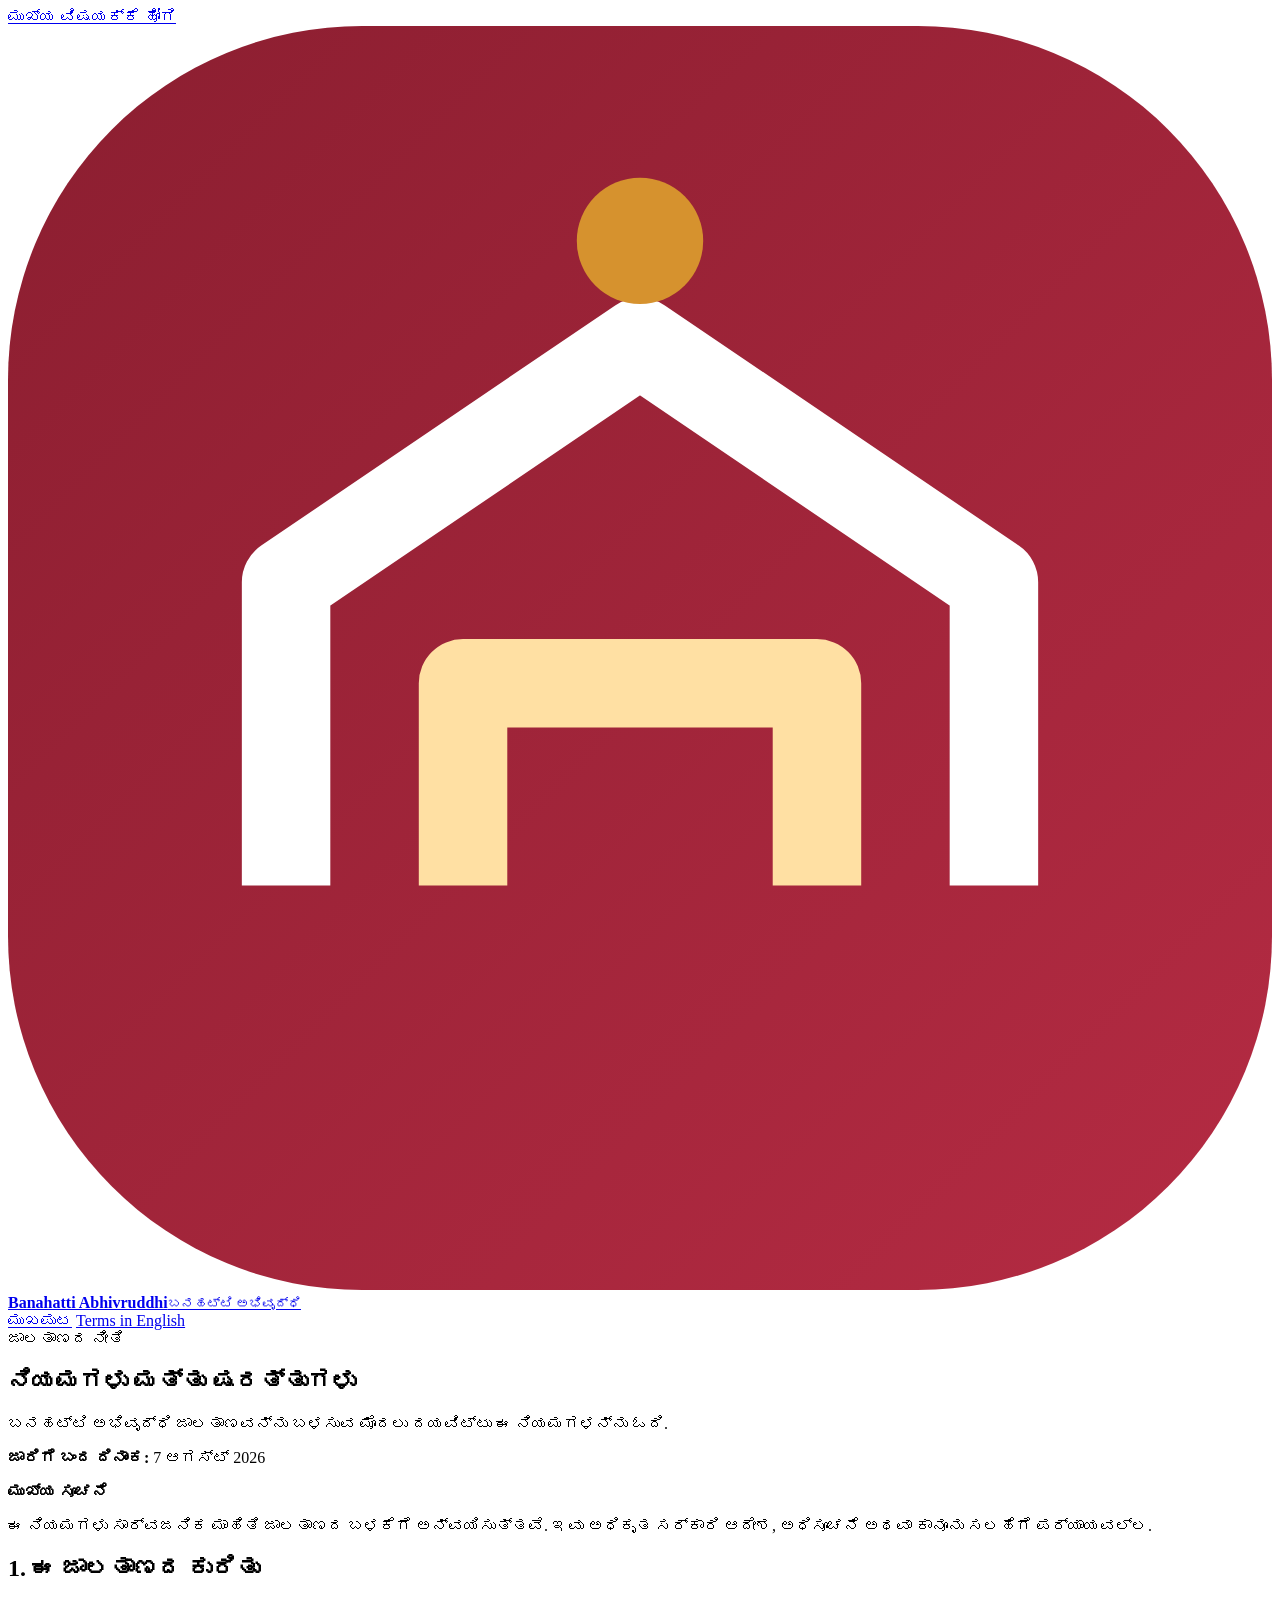
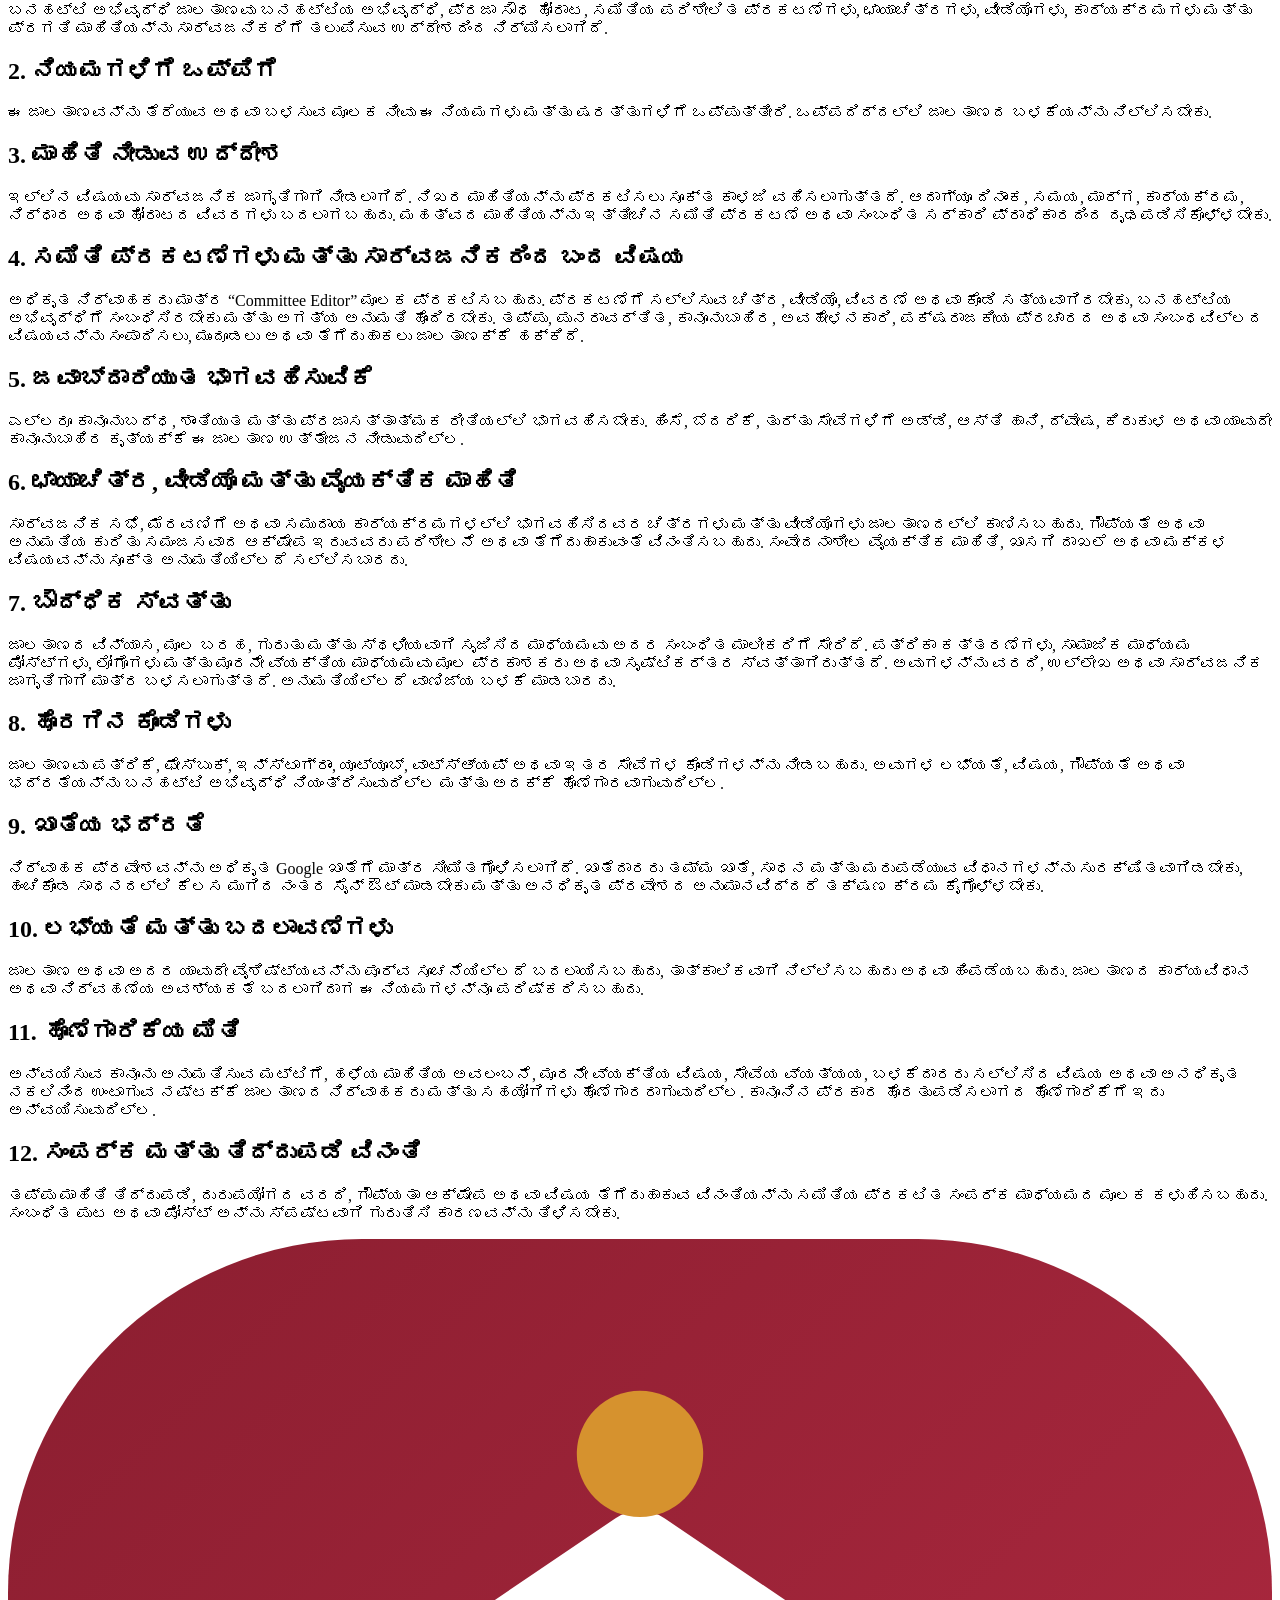
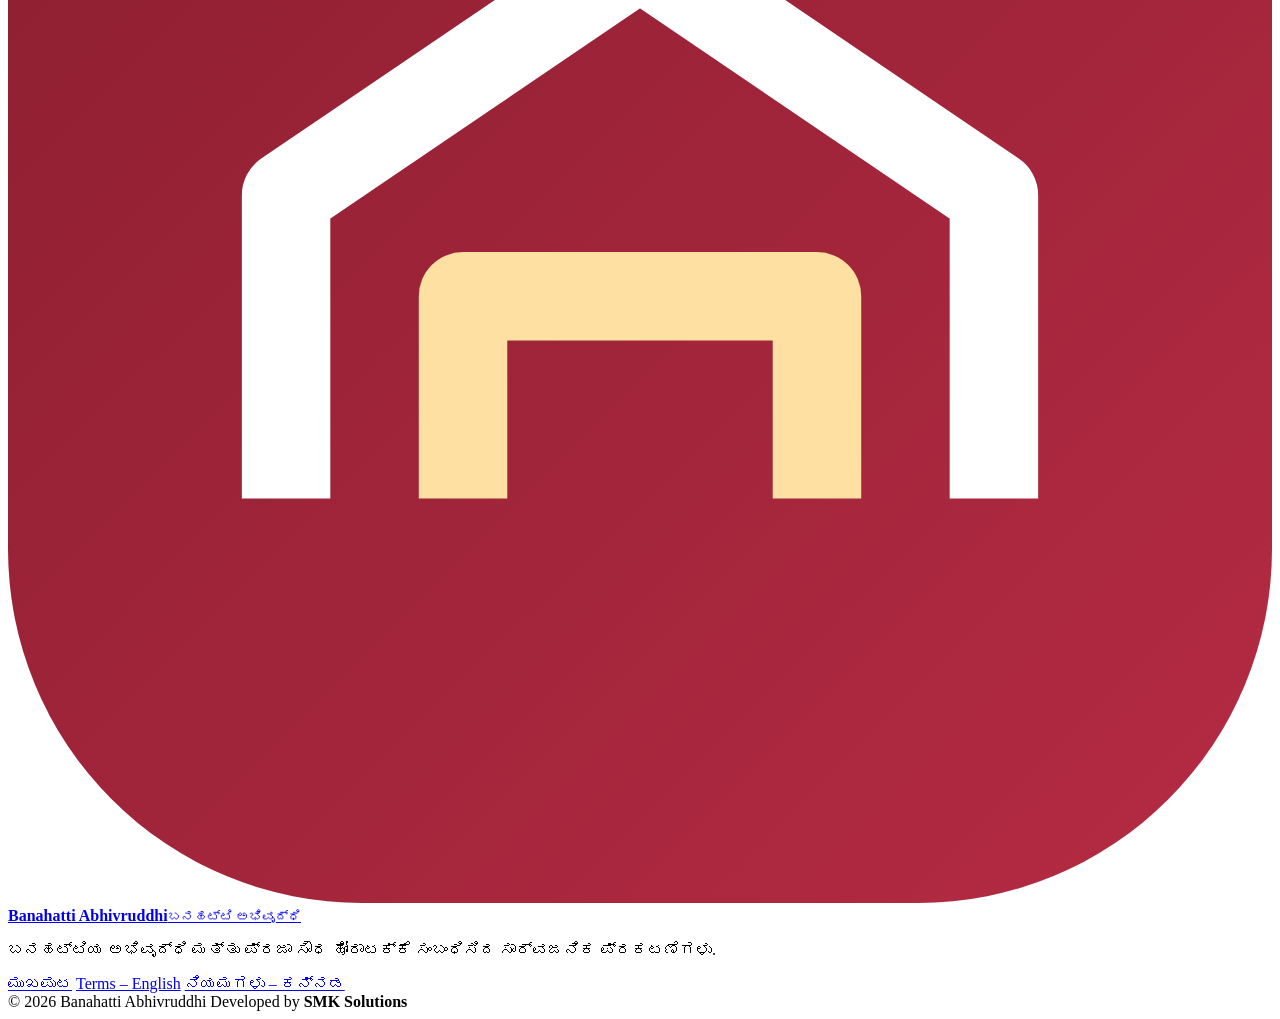
==== commit 8bec8157: "add 12th and 13th stage, banner on shops photos" ====
--- a/terms-en.html
+++ b/terms-en.html
@@ -1,20 +1,20 @@
 <!DOCTYPE html>
 
 <!-- Author: Shiddu Mageppa | SMK Solutions | https://smksolns.com -->
-<html lang="en">
+<html lang="kn">
 <head>
   <meta charset="UTF-8" />
   <meta name="viewport" content="width=device-width, initial-scale=1.0" />
-  <meta name="description" content="Terms and Conditions for the Banahatti Abhivruddhi public-information website." />
+  <meta name="description" content="ಬನಹಟ್ಟಿ ಅಭಿವೃದ್ಧಿ ಸಾರ್ವಜನಿಕ ಮಾಹಿತಿ ಜಾಲತಾಣದ ನಿಯಮಗಳು ಮತ್ತು ಷರತ್ತುಗಳು." />
   <meta name="theme-color" content="#961f33" />
-  <title>Terms and Conditions | Banahatti Abhivruddhi</title>
+  <title>ನಿಯಮಗಳು ಮತ್ತು ಷರತ್ತುಗಳು | ಬನಹಟ್ಟಿ ಅಭಿವೃದ್ಧಿ</title>
   <link rel="preconnect" href="https://fonts.googleapis.com" />
   <link rel="preconnect" href="https://fonts.gstatic.com" crossorigin />
   <link href="https://fonts.googleapis.com/css2?family=Noto+Sans+Kannada:wght@400;500;600;700;800&family=Inter:wght@400;500;600;700;800&display=swap" rel="stylesheet" />
   <link rel="stylesheet" href="styles.css" />
 </head>
 <body>
-  <a class="skip-link" href="#main">Skip to content</a>
+  <a class="skip-link" href="#main">ಮುಖ್ಯ ವಿಷಯಕ್ಕೆ ಹೋಗಿ</a>
   <header class="site-header" id="top">
     <div class="container nav-wrap">
       <a href="index.html" class="brand" aria-label="Banahatti Abhivruddhi home">
@@ -22,8 +22,8 @@
         <span><strong>Banahatti Abhivruddhi</strong><small>ಬನಹಟ್ಟಿ ಅಭಿವೃದ್ಧಿ</small></span>
       </a>
       <nav class="legal-nav" aria-label="Page navigation">
-        <a href="index.html">Home</a>
-        <a href="terms-kn.html">ಕನ್ನಡ ನಿಯಮಗಳು</a>
+        <a href="index.html">ಮುಖಪುಟ</a>
+        <a href="terms-en.html">Terms in English</a>
       </nav>
     </div>
   </header>
@@ -31,65 +31,65 @@
   <main id="main" class="legal-main">
     <section class="legal-hero">
       <div class="container legal-hero-inner">
-        <span class="eyebrow">Website policy</span>
-        <h1>Terms and Conditions</h1>
-        <p>Please read these terms before using the Banahatti Abhivruddhi website.</p>
-        <p class="legal-updated"><strong>Effective date:</strong> 7 August 2026</p>
+        <span class="eyebrow">ಜಾಲತಾಣದ ನೀತಿ</span>
+        <h1>ನಿಯಮಗಳು ಮತ್ತು ಷರತ್ತುಗಳು</h1>
+        <p>ಬನಹಟ್ಟಿ ಅಭಿವೃದ್ಧಿ ಜಾಲತಾಣವನ್ನು ಬಳಸುವ ಮೊದಲು ದಯವಿಟ್ಟು ಈ ನಿಯಮಗಳನ್ನು ಓದಿ.</p>
+        <p class="legal-updated"><strong>ಜಾರಿಗೆ ಬಂದ ದಿನಾಂಕ:</strong> 7 ಆಗಸ್ಟ್ 2026</p>
       </div>
     </section>
     <div class="container legal-layout">
       <aside class="legal-note">
-        <strong>Important</strong>
-        <p>These terms govern the use of this public-information website. They do not replace official government orders, notifications or legal advice.</p>
+        <strong>ಮುಖ್ಯ ಸೂಚನೆ</strong>
+        <p>ಈ ನಿಯಮಗಳು ಸಾರ್ವಜನಿಕ ಮಾಹಿತಿ ಜಾಲತಾಣದ ಬಳಕೆಗೆ ಅನ್ವಯಿಸುತ್ತವೆ. ಇವು ಅಧಿಕೃತ ಸರ್ಕಾರಿ ಆದೇಶ, ಅಧಿಸೂಚನೆ ಅಥವಾ ಕಾನೂನು ಸಲಹೆಗೆ ಪರ್ಯಾಯವಲ್ಲ.</p>
       </aside>
       <article class="legal-content">
         <section class="legal-section">
-          <h2>1. About this website</h2>
-          <p>Banahatti Abhivruddhi is a public-information website created to share verified announcements, photographs, videos, events and progress relating to the development of Banahatti, including the Praja Soudha movement.</p>
+          <h2>1. ಈ ಜಾಲತಾಣದ ಕುರಿತು</h2>
+          <p>ಬನಹಟ್ಟಿ ಅಭಿವೃದ್ಧಿ ಜಾಲತಾಣವು ಬನಹಟ್ಟಿಯ ಅಭಿವೃದ್ಧಿ, ಪ್ರಜಾ ಸೌಧ ಹೋರಾಟ, ಸಮಿತಿಯ ಪರಿಶೀಲಿತ ಪ್ರಕಟಣೆಗಳು, ಛಾಯಾಚಿತ್ರಗಳು, ವೀಡಿಯೊಗಳು, ಕಾರ್ಯಕ್ರಮಗಳು ಮತ್ತು ಪ್ರಗತಿ ಮಾಹಿತಿಯನ್ನು ಸಾರ್ವಜನಿಕರಿಗೆ ತಲುಪಿಸುವ ಉದ್ದೇಶದಿಂದ ನಿರ್ಮಿಸಲಾಗಿದೆ.</p>
         </section>
         <section class="legal-section">
-          <h2>2. Acceptance of these terms</h2>
-          <p>By accessing or using this website, you agree to these Terms and Conditions. Please stop using the website if you do not agree with them.</p>
+          <h2>2. ನಿಯಮಗಳಿಗೆ ಒಪ್ಪಿಗೆ</h2>
+          <p>ಈ ಜಾಲತಾಣವನ್ನು ತೆರೆಯುವ ಅಥವಾ ಬಳಸುವ ಮೂಲಕ ನೀವು ಈ ನಿಯಮಗಳು ಮತ್ತು ಷರತ್ತುಗಳಿಗೆ ಒಪ್ಪುತ್ತೀರಿ. ಒಪ್ಪದಿದ್ದಲ್ಲಿ ಜಾಲತಾಣದ ಬಳಕೆಯನ್ನು ನಿಲ್ಲಿಸಬೇಕು.</p>
         </section>
         <section class="legal-section">
-          <h2>3. Informational purpose</h2>
-          <p>Content is provided for general public awareness. Although reasonable care is taken to publish accurate information, dates, routes, programmes, decisions and campaign details may change. Visitors should confirm important information through the latest committee announcement or the relevant public authority.</p>
+          <h2>3. ಮಾಹಿತಿ ನೀಡುವ ಉದ್ದೇಶ</h2>
+          <p>ಇಲ್ಲಿನ ವಿಷಯವು ಸಾರ್ವಜನಿಕ ಜಾಗೃತಿಗಾಗಿ ನೀಡಲಾಗಿದೆ. ನಿಖರ ಮಾಹಿತಿಯನ್ನು ಪ್ರಕಟಿಸಲು ಸೂಕ್ತ ಕಾಳಜಿ ವಹಿಸಲಾಗುತ್ತದೆ. ಆದಾಗ್ಯೂ ದಿನಾಂಕ, ಸಮಯ, ಮಾರ್ಗ, ಕಾರ್ಯಕ್ರಮ, ನಿರ್ಧಾರ ಅಥವಾ ಹೋರಾಟದ ವಿವರಗಳು ಬದಲಾಗಬಹುದು. ಮಹತ್ವದ ಮಾಹಿತಿಯನ್ನು ಇತ್ತೀಚಿನ ಸಮಿತಿ ಪ್ರಕಟಣೆ ಅಥವಾ ಸಂಬಂಧಿತ ಸರ್ಕಾರಿ ಪ್ರಾಧಿಕಾರದಿಂದ ದೃಢಪಡಿಸಿಕೊಳ್ಳಬೇಕು.</p>
         </section>
         <section class="legal-section">
-          <h2>4. Committee updates and public submissions</h2>
-          <p>Only authorised administrators may publish through the Committee Editor. Photographs, videos, captions or links submitted for publication must be truthful, relevant to Banahatti’s development, and shared with the necessary permission. The website may edit, postpone or remove material that is inaccurate, duplicate, unlawful, abusive, political-party propaganda, or unrelated to the stated public purpose.</p>
+          <h2>4. ಸಮಿತಿ ಪ್ರಕಟಣೆಗಳು ಮತ್ತು ಸಾರ್ವಜನಿಕರಿಂದ ಬಂದ ವಿಷಯ</h2>
+          <p>ಅಧಿಕೃತ ನಿರ್ವಾಹಕರು ಮಾತ್ರ “Committee Editor” ಮೂಲಕ ಪ್ರಕಟಿಸಬಹುದು. ಪ್ರಕಟಣೆಗೆ ಸಲ್ಲಿಸುವ ಚಿತ್ರ, ವೀಡಿಯೊ, ವಿವರಣೆ ಅಥವಾ ಕೊಂಡಿ ಸತ್ಯವಾಗಿರಬೇಕು, ಬನಹಟ್ಟಿಯ ಅಭಿವೃದ್ಧಿಗೆ ಸಂಬಂಧಿಸಿರಬೇಕು ಮತ್ತು ಅಗತ್ಯ ಅನುಮತಿ ಹೊಂದಿರಬೇಕು. ತಪ್ಪು, ಪುನರಾವರ್ತಿತ, ಕಾನೂನುಬಾಹಿರ, ಅವಹೇಳನಕಾರಿ, ಪಕ್ಷರಾಜಕೀಯ ಪ್ರಚಾರದ ಅಥವಾ ಸಂಬಂಧವಿಲ್ಲದ ವಿಷಯವನ್ನು ಸಂಪಾದಿಸಲು, ಮುಂದೂಡಲು ಅಥವಾ ತೆಗೆದುಹಾಕಲು ಜಾಲತಾಣಕ್ಕೆ ಹಕ್ಕಿದೆ.</p>
         </section>
         <section class="legal-section">
-          <h2>5. Responsible participation</h2>
-          <p>Visitors are expected to support lawful, peaceful and democratic participation. Nothing on this website should be interpreted as encouraging violence, intimidation, obstruction of emergency services, damage to property, hatred, harassment or any unlawful act.</p>
+          <h2>5. ಜವಾಬ್ದಾರಿಯುತ ಭಾಗವಹಿಸುವಿಕೆ</h2>
+          <p>ಎಲ್ಲರೂ ಕಾನೂನುಬದ್ಧ, ಶಾಂತಿಯುತ ಮತ್ತು ಪ್ರಜಾಸತ್ತಾತ್ಮಕ ರೀತಿಯಲ್ಲಿ ಭಾಗವಹಿಸಬೇಕು. ಹಿಂಸೆ, ಬೆದರಿಕೆ, ತುರ್ತು ಸೇವೆಗಳಿಗೆ ಅಡ್ಡಿ, ಆಸ್ತಿ ಹಾನಿ, ದ್ವೇಷ, ಕಿರುಕುಳ ಅಥವಾ ಯಾವುದೇ ಕಾನೂನುಬಾಹಿರ ಕೃತ್ಯಕ್ಕೆ ಈ ಜಾಲತಾಣ ಉತ್ತೇಜನ ನೀಡುವುದಿಲ್ಲ.</p>
         </section>
         <section class="legal-section">
-          <h2>6. Photographs, videos and personal information</h2>
-          <p>Media displayed on the website may contain people participating in public meetings, processions or community programmes. Anyone with a legitimate privacy or consent concern may request review or removal. Do not submit sensitive personal information, private documents or content involving children without appropriate consent.</p>
+          <h2>6. ಛಾಯಾಚಿತ್ರ, ವೀಡಿಯೊ ಮತ್ತು ವೈಯಕ್ತಿಕ ಮಾಹಿತಿ</h2>
+          <p>ಸಾರ್ವಜನಿಕ ಸಭೆ, ಮೆರವಣಿಗೆ ಅಥವಾ ಸಮುದಾಯ ಕಾರ್ಯಕ್ರಮಗಳಲ್ಲಿ ಭಾಗವಹಿಸಿದವರ ಚಿತ್ರಗಳು ಮತ್ತು ವೀಡಿಯೊಗಳು ಜಾಲತಾಣದಲ್ಲಿ ಕಾಣಿಸಬಹುದು. ಗೌಪ್ಯತೆ ಅಥವಾ ಅನುಮತಿಯ ಕುರಿತು ಸಮಂಜಸವಾದ ಆಕ್ಷೇಪ ಇರುವವರು ಪರಿಶೀಲನೆ ಅಥವಾ ತೆಗೆದುಹಾಕುವಂತೆ ವಿನಂತಿಸಬಹುದು. ಸಂವೇದನಾಶೀಲ ವೈಯಕ್ತಿಕ ಮಾಹಿತಿ, ಖಾಸಗಿ ದಾಖಲೆ ಅಥವಾ ಮಕ್ಕಳ ವಿಷಯವನ್ನು ಸೂಕ್ತ ಅನುಮತಿಯಿಲ್ಲದೆ ಸಲ್ಲಿಸಬಾರದು.</p>
         </section>
         <section class="legal-section">
-          <h2>7. Intellectual property</h2>
-          <p>The website design, original text, branding and locally created media belong to their respective owners. Newspaper extracts, social-media posts, logos and third-party media remain the property of their original publishers or creators and are used only for reporting, reference or public-awareness purposes. They may not be copied or commercially reused without permission.</p>
+          <h2>7. ಬೌದ್ಧಿಕ ಸ್ವತ್ತು</h2>
+          <p>ಜಾಲತಾಣದ ವಿನ್ಯಾಸ, ಮೂಲ ಬರಹ, ಗುರುತು ಮತ್ತು ಸ್ಥಳೀಯವಾಗಿ ಸೃಜಿಸಿದ ಮಾಧ್ಯಮವು ಅದರ ಸಂಬಂಧಿತ ಮಾಲೀಕರಿಗೆ ಸೇರಿದೆ. ಪತ್ರಿಕಾ ಕತ್ತರಣೆಗಳು, ಸಾಮಾಜಿಕ ಮಾಧ್ಯಮ ಪೋಸ್ಟ್‌ಗಳು, ಲೋಗೊಗಳು ಮತ್ತು ಮೂರನೇ ವ್ಯಕ್ತಿಯ ಮಾಧ್ಯಮವು ಮೂಲ ಪ್ರಕಾಶಕರು ಅಥವಾ ಸೃಷ್ಟಿಕರ್ತರ ಸ್ವತ್ತಾಗಿರುತ್ತದೆ. ಅವುಗಳನ್ನು ವರದಿ, ಉಲ್ಲೇಖ ಅಥವಾ ಸಾರ್ವಜನಿಕ ಜಾಗೃತಿಗಾಗಿ ಮಾತ್ರ ಬಳಸಲಾಗುತ್ತದೆ. ಅನುಮತಿಯಿಲ್ಲದೆ ವಾಣಿಜ್ಯ ಬಳಕೆ ಮಾಡಬಾರದು.</p>
         </section>
         <section class="legal-section">
-          <h2>8. External links</h2>
-          <p>The website may link to newspapers, Facebook, Instagram, YouTube, WhatsApp or other third-party services. Banahatti Abhivruddhi does not control those services and is not responsible for their availability, privacy practices, content or security.</p>
+          <h2>8. ಹೊರಗಿನ ಕೊಂಡಿಗಳು</h2>
+          <p>ಜಾಲತಾಣವು ಪತ್ರಿಕೆ, ಫೇಸ್‌ಬುಕ್, ಇನ್‌ಸ್ಟಾಗ್ರಾಂ, ಯೂಟ್ಯೂಬ್, ವಾಟ್ಸ್ಆ್ಯಪ್ ಅಥವಾ ಇತರ ಸೇವೆಗಳ ಕೊಂಡಿಗಳನ್ನು ನೀಡಬಹುದು. ಅವುಗಳ ಲಭ್ಯತೆ, ವಿಷಯ, ಗೌಪ್ಯತೆ ಅಥವಾ ಭದ್ರತೆಯನ್ನು ಬನಹಟ್ಟಿ ಅಭಿವೃದ್ಧಿ ನಿಯಂತ್ರಿಸುವುದಿಲ್ಲ ಮತ್ತು ಅದಕ್ಕೆ ಹೊಣೆಗಾರವಾಗುವುದಿಲ್ಲ.</p>
         </section>
         <section class="legal-section">
-          <h2>9. Account security</h2>
-          <p>Administrative access is restricted to the authorised Google account. The account holder must protect the account, device and recovery methods, sign out on shared devices, and promptly report suspected unauthorised access.</p>
+          <h2>9. ಖಾತೆಯ ಭದ್ರತೆ</h2>
+          <p>ನಿರ್ವಾಹಕ ಪ್ರವೇಶವನ್ನು ಅಧಿಕೃತ Google ಖಾತೆಗೆ ಮಾತ್ರ ಸೀಮಿತಗೊಳಿಸಲಾಗಿದೆ. ಖಾತೆದಾರರು ತಮ್ಮ ಖಾತೆ, ಸಾಧನ ಮತ್ತು ಮರುಪಡೆಯುವ ವಿಧಾನಗಳನ್ನು ಸುರಕ್ಷಿತವಾಗಿಡಬೇಕು, ಹಂಚಿಕೊಂಡ ಸಾಧನದಲ್ಲಿ ಕೆಲಸ ಮುಗಿದ ನಂತರ ಸೈನ್ ಔಟ್ ಮಾಡಬೇಕು ಮತ್ತು ಅನಧಿಕೃತ ಪ್ರವೇಶದ ಅನುಮಾನವಿದ್ದರೆ ತಕ್ಷಣ ಕ್ರಮ ಕೈಗೊಳ್ಳಬೇಕು.</p>
         </section>
         <section class="legal-section">
-          <h2>10. Availability and changes</h2>
-          <p>The website or any feature may be updated, suspended or withdrawn without prior notice. These terms may also be revised when the website’s functions or operational requirements change. The effective date shown above will be updated when material changes are made.</p>
+          <h2>10. ಲಭ್ಯತೆ ಮತ್ತು ಬದಲಾವಣೆಗಳು</h2>
+          <p>ಜಾಲತಾಣ ಅಥವಾ ಅದರ ಯಾವುದೇ ವೈಶಿಷ್ಟ್ಯವನ್ನು ಪೂರ್ವ ಸೂಚನೆಯಿಲ್ಲದೆ ಬದಲಾಯಿಸಬಹುದು, ತಾತ್ಕಾಲಿಕವಾಗಿ ನಿಲ್ಲಿಸಬಹುದು ಅಥವಾ ಹಿಂಪಡೆಯಬಹುದು. ಜಾಲತಾಣದ ಕಾರ್ಯವಿಧಾನ ಅಥವಾ ನಿರ್ವಹಣೆಯ ಅವಶ್ಯಕತೆ ಬದಲಾಗಿದಾಗ ಈ ನಿಯಮಗಳನ್ನೂ ಪರಿಷ್ಕರಿಸಬಹುದು.</p>
         </section>
         <section class="legal-section">
-          <h2>11. Limitation of responsibility</h2>
-          <p>To the extent permitted by applicable law, the website administrators and contributors are not responsible for losses resulting from reliance on outdated information, third-party content, service interruption, user-submitted material or unauthorised copying. This does not exclude any responsibility that cannot legally be excluded.</p>
+          <h2>11. ಹೊಣೆಗಾರಿಕೆಯ ಮಿತಿ</h2>
+          <p>ಅನ್ವಯಿಸುವ ಕಾನೂನು ಅನುಮತಿಸುವ ಮಟ್ಟಿಗೆ, ಹಳೆಯ ಮಾಹಿತಿಯ ಅವಲಂಬನೆ, ಮೂರನೇ ವ್ಯಕ್ತಿಯ ವಿಷಯ, ಸೇವೆಯ ವ್ಯತ್ಯಯ, ಬಳಕೆದಾರರು ಸಲ್ಲಿಸಿದ ವಿಷಯ ಅಥವಾ ಅನಧಿಕೃತ ನಕಲಿನಿಂದ ಉಂಟಾಗುವ ನಷ್ಟಕ್ಕೆ ಜಾಲತಾಣದ ನಿರ್ವಾಹಕರು ಮತ್ತು ಸಹಯೋಗಿಗಳು ಹೊಣೆಗಾರರಾಗುವುದಿಲ್ಲ. ಕಾನೂನಿನ ಪ್ರಕಾರ ಹೊರತುಪಡಿಸಲಾಗದ ಹೊಣೆಗಾರಿಕೆಗೆ ಇದು ಅನ್ವಯಿಸುವುದಿಲ್ಲ.</p>
         </section>
         <section class="legal-section">
-          <h2>12. Contact and correction requests</h2>
-          <p>Requests to correct information, report misuse, raise a privacy concern or request removal of content may be sent through the committee’s published contact channel. Please identify the page or post and explain the requested correction.</p>
+          <h2>12. ಸಂಪರ್ಕ ಮತ್ತು ತಿದ್ದುಪಡಿ ವಿನಂತಿ</h2>
+          <p>ತಪ್ಪು ಮಾಹಿತಿ ತಿದ್ದುಪಡಿ, ದುರುಪಯೋಗದ ವರದಿ, ಗೌಪ್ಯತಾ ಆಕ್ಷೇಪ ಅಥವಾ ವಿಷಯ ತೆಗೆದುಹಾಕುವ ವಿನಂತಿಯನ್ನು ಸಮಿತಿಯ ಪ್ರಕಟಿತ ಸಂಪರ್ಕ ಮಾಧ್ಯಮದ ಮೂಲಕ ಕಳುಹಿಸಬಹುದು. ಸಂಬಂಧಿತ ಪುಟ ಅಥವಾ ಪೋಸ್ಟ್ ಅನ್ನು ಸ್ಪಷ್ಟವಾಗಿ ಗುರುತಿಸಿ ಕಾರಣವನ್ನು ತಿಳಿಸಬೇಕು.</p>
         </section>
       </article>
     </div>
@@ -101,9 +101,9 @@
         <img src="assets/logo.svg" alt="" />
         <span><strong>Banahatti Abhivruddhi</strong><small>ಬನಹಟ್ಟಿ ಅಭಿವೃದ್ಧಿ</small></span>
       </a>
-      <p>Public updates relating to Banahatti’s development and the Praja Soudha movement.</p>
+      <p>ಬನಹಟ್ಟಿಯ ಅಭಿವೃದ್ಧಿ ಮತ್ತು ಪ್ರಜಾ ಸೌಧ ಹೋರಾಟಕ್ಕೆ ಸಂಬಂಧಿಸಿದ ಸಾರ್ವಜನಿಕ ಪ್ರಕಟಣೆಗಳು.</p>
       <nav aria-label="Footer navigation">
-        <a href="index.html">Home</a>
+        <a href="index.html">ಮುಖಪುಟ</a>
         <a href="terms-en.html">Terms – English</a>
         <a href="terms-kn.html">ನಿಯಮಗಳು – ಕನ್ನಡ</a>
       </nav>
--- a/styles.css
+++ b/styles.css
@@ -1,1301 +1,959 @@
-/* Author: Shiddu Mageppa | SMK Solutions | https://smksolns.com */
-:root {
-  --red-950: #4b0d18;
-  --red-900: #6f1424;
-  --red-800: #961f33;
-  --red-700: #b52b43;
-  --red-600: #c93c53;
-  --red-100: #f9e5e9;
-  --red-50: #fff7f8;
-  --gold: #d89a35;
-  --gold-light: #ffe8b9;
-  --ink: #28171b;
-  --muted: #736368;
-  --line: #ead9dd;
-  --soft: #fcf7f8;
-  --white: #fff;
-  --green: #168b5b;
-  --shadow: 0 20px 55px rgba(75, 13, 24, .14);
-  --radius-lg: 30px;
-  --radius-md: 20px;
-  --radius-sm: 13px;
-  --container: 1180px;
-}
-
-* { box-sizing: border-box; }
-html { scroll-behavior: smooth; }
-body {
-  margin: 0;
-  font-family: Inter, "Noto Sans Kannada", system-ui, sans-serif;
-  color: var(--ink);
-  background: var(--white);
-  line-height: 1.65;
-}
-img, video { max-width: 100%; display: block; }
-a { color: inherit; text-decoration: none; }
-button, input, textarea, select { font: inherit; }
-button { cursor: pointer; }
-.container { width: min(calc(100% - 36px), var(--container)); margin-inline: auto; }
-.section-pad { padding: 68px 0; }
-.section-soft { background: var(--soft); }
-.skip-link { position: absolute; left: -999px; top: 10px; z-index: 999; background: #fff; padding: 10px; }
-.skip-link:focus { left: 10px; }
-
-.site-header {
-  position: sticky;
-  top: 0;
-  z-index: 100;
-  background: rgba(255,255,255,.93);
-  backdrop-filter: blur(16px);
-  border-bottom: 1px solid rgba(111,20,36,.09);
-}
-.nav-wrap { min-height: 76px; display: flex; align-items: center; justify-content: space-between; gap: 28px; }
-.brand { display: inline-flex; align-items: center; gap: 12px; }
-.brand img { width: 78px; height: 58px; object-fit: contain; border-radius: 10px; }
-.brand span { display: grid; line-height: 1.15; }
-.brand strong { font-size: 1rem; letter-spacing: -.02em; }
-.brand small { color: var(--red-800); font-weight: 700; margin-top: 4px; }
-.main-nav { display: flex; align-items: center; gap: 25px; font-size: .9rem; font-weight: 700; }
-.main-nav a { transition: color .2s; }
-.main-nav a:hover { color: var(--red-700); }
-.nav-cta { color: #fff !important; background: var(--red-800); padding: 11px 18px; border-radius: 999px; }
-.menu-toggle { display: none; border: 0; background: transparent; width: 42px; height: 42px; padding: 9px; }
-.menu-toggle span { display: block; height: 2px; background: var(--ink); margin: 5px 0; }
-
-.event-banners {
-  position: relative;
-  overflow: hidden;
-  padding: 38px 0 42px;
-  color: #fff;
-  background:
-    radial-gradient(circle at 100% 0, rgba(216,154,53,.22), transparent 34%),
-    linear-gradient(135deg, var(--red-950), #74182a 62%, var(--red-900));
-}
-.event-banners::before {
-  content: "";
-  position: absolute;
-  inset: 0;
-  opacity: .12;
-  background-image: radial-gradient(#fff 1px, transparent 1px);
-  background-size: 22px 22px;
-  pointer-events: none;
-}
-.event-banners > .container { position: relative; z-index: 1; }
-.event-banners-heading { max-width: 880px; margin-bottom: 20px; }
-.event-banners-label {
-  display: inline-flex;
-  margin-bottom: 10px;
-  color: var(--gold-light);
-  font: 800 .78rem/1.4 "Noto Sans Kannada", sans-serif;
-  letter-spacing: .08em;
-  text-transform: uppercase;
-}
-.event-banners-heading h2 {
-  margin: 0 0 7px;
-  font: 800 clamp(1.75rem, 3.7vw, 3.15rem)/1.2 "Noto Sans Kannada", sans-serif;
-  letter-spacing: -.035em;
-}
-.event-banners-heading p {
-  margin: 0;
-  color: rgba(255,255,255,.78);
-  font-family: "Noto Sans Kannada", sans-serif;
-}
-.event-banners-list { display: grid; gap: 26px; }
-.event-banner-row {
-  display: grid;
-  grid-template-columns: minmax(0, .94fr) minmax(0, 1.06fr);
-  gap: 30px;
-  align-items: center;
-}
-.event-banner-row-reverse { grid-template-columns: minmax(0, 1.06fr) minmax(0, .94fr); }
-.event-banner-card {
-  margin: 0;
-  padding: 8px;
-  overflow: hidden;
-  display: grid;
-  place-items: center;
-  aspect-ratio: 4 / 3;
-  border: 1px solid rgba(255,255,255,.22);
-  border-radius: 24px;
-  background: linear-gradient(145deg, #fffdf5, #f2e7c9);
-  box-shadow: 0 24px 56px rgba(28,4,10,.32);
-}
-.event-banner-card img {
-  width: 100%;
-  height: 100%;
-  object-fit: contain;
-  border-radius: 17px;
-}
-.event-banner-copy {
-  position: relative;
-  padding: 28px 30px;
-  border: 1px solid rgba(255,255,255,.18);
-  border-radius: 24px;
-  background: rgba(255,255,255,.09);
-  box-shadow: inset 0 1px 0 rgba(255,255,255,.08);
-}
-.event-banner-number {
-  position: absolute;
-  top: 19px;
-  right: 23px;
-  color: rgba(255,255,255,.14);
-  font-size: 3.25rem;
-  font-weight: 800;
-  line-height: 1;
-}
-.event-banner-kicker {
-  margin: 0 54px 8px 0;
-  color: var(--gold-light);
-  font: 800 .78rem/1.5 "Noto Sans Kannada", sans-serif;
-  letter-spacing: .05em;
-}
-.event-banner-copy h3 {
-  margin: 0 45px 14px 0;
-  font: 800 clamp(1.45rem, 2.6vw, 2.25rem)/1.28 "Noto Sans Kannada", sans-serif;
-  letter-spacing: -.025em;
-}
-.event-banner-copy p { margin: 0 0 12px; }
-.event-banner-copy .kn-text { color: rgba(255,255,255,.94); }
-.event-banner-en { color: rgba(255,255,255,.73); font-size: .92rem; }
-.event-banner-link {
-  display: inline-flex;
-  margin-top: 6px;
-  color: var(--gold-light);
-  font-weight: 800;
-  font-size: .88rem;
-}
-.event-banner-link:hover { color: #fff; }
-
-.hero {
-  min-height: 760px;
-  position: relative;
-  overflow: hidden;
-  display: grid;
-  align-items: center;
-  padding: 72px 0;
-  background:
-    linear-gradient(115deg, rgba(255,255,255,.98) 0%, rgba(255,247,248,.95) 56%, rgba(255,237,240,.94) 100%);
-}
-.hero::before {
-  content: "";
-  position: absolute;
-  inset: 0;
-  opacity: .2;
-  background-image: radial-gradient(var(--red-700) .7px, transparent .7px);
-  background-size: 19px 19px;
-  mask-image: linear-gradient(to right, transparent, #000);
-}
-.hero-grid { position: relative; z-index: 2; display: grid; grid-template-columns: 1.15fr .85fr; gap: 66px; align-items: center; }
-.campaign-label { display: inline-flex; align-items: center; gap: 10px; color: var(--red-900); background: #fff; border: 1px solid #ecd3d8; border-radius: 999px; padding: 8px 14px; font-size: .78rem; font-weight: 800; text-transform: uppercase; letter-spacing: .1em; box-shadow: 0 8px 26px rgba(75,13,24,.07); }
-.live-dot { width: 9px; height: 9px; background: var(--red-700); border-radius: 50%; box-shadow: 0 0 0 6px rgba(181,43,67,.13); }
-.hero-kannada { margin: 27px 0 8px; color: var(--red-800); font: 800 1.25rem/1.5 "Noto Sans Kannada", sans-serif; }
-.hero-copy h1 { max-width: 760px; font-size: clamp(3rem, 6vw, 5.7rem); line-height: .98; letter-spacing: -.064em; margin: 0 0 25px; }
-.hero-copy h1 em { color: var(--red-800); font-style: normal; }
-.hero-intro { max-width: 710px; font-size: 1.08rem; color: var(--muted); }
-.hero-actions { display: flex; gap: 14px; flex-wrap: wrap; margin: 35px 0 37px; }
-.btn { display: inline-flex; align-items: center; justify-content: center; min-height: 50px; border: 1px solid transparent; border-radius: 999px; padding: 0 23px; font-weight: 800; transition: transform .2s, box-shadow .2s, background .2s; }
-.btn:hover { transform: translateY(-2px); box-shadow: 0 10px 25px rgba(75,13,24,.18); }
-.btn-primary { background: var(--red-800); color: #fff; }
-.btn-secondary { background: rgba(255,255,255,.8); border-color: #dcbfc5; color: var(--red-900); }
-.btn-light { background: #fff; color: var(--red-900); }
-.btn.full { width: 100%; }
-.hero-points { display: flex; flex-wrap: wrap; gap: 12px; }
-.hero-points span { color: var(--red-900); background: var(--red-100); border-radius: 999px; padding: 8px 13px; font-size: .84rem; font-weight: 750; }
-.hero-glow { position: absolute; border-radius: 50%; filter: blur(2px); opacity: .5; }
-.hero-glow-one { width: 420px; height: 420px; background: #f5d8de; top: -210px; right: 8%; }
-.hero-glow-two { width: 260px; height: 260px; background: #ffe6b3; bottom: -140px; left: 4%; }
-
-.campaign-card { background: linear-gradient(145deg, var(--red-900), var(--red-800)); color: #fff; border-radius: var(--radius-lg); padding: 32px; box-shadow: 0 30px 70px rgba(75,13,24,.25); position: relative; overflow: hidden; }
-.campaign-card::after { content: ""; position: absolute; width: 230px; height: 230px; border: 36px solid rgba(255,255,255,.05); border-radius: 50%; top: -100px; right: -100px; }
-.campaign-card-top { display: flex; align-items: center; justify-content: space-between; gap: 20px; position: relative; z-index: 1; }
-.campaign-card-top span { color: var(--gold-light); font-family: "Noto Sans Kannada", sans-serif; font-weight: 700; }
-.campaign-card-top strong { font-size: .72rem; letter-spacing: .13em; background: rgba(255,255,255,.12); padding: 8px 11px; border-radius: 999px; }
-.campaign-date { display: flex; align-items: center; gap: 19px; margin: 31px 0 22px; position: relative; z-index: 1; }
-.campaign-date > strong { font-size: 5.2rem; line-height: .8; letter-spacing: -.08em; color: #fff; }
-.campaign-date div { display: grid; border-left: 1px solid rgba(255,255,255,.24); padding-left: 19px; }
-.campaign-date span { font-size: .77rem; color: #f4cfd6; letter-spacing: .11em; }
-.campaign-date b { font-size: 1.15rem; color: var(--gold-light); }
-.campaign-card h2 { font: 800 2rem/1.3 "Noto Sans Kannada", sans-serif; margin: 4px 0 9px; position: relative; z-index: 1; }
-.campaign-card > p { color: #f6dce1; margin: 0 0 24px; position: relative; z-index: 1; }
-.event-facts { margin: 0 0 26px; position: relative; z-index: 1; }
-.event-facts div { display: grid; grid-template-columns: 120px 1fr; gap: 10px; padding: 12px 0; border-top: 1px solid rgba(255,255,255,.13); }
-.event-facts dt { color: #efb9c3; font-size: .82rem; }
-.event-facts dd { margin: 0; font-weight: 700; }
-
-.ticker { background: var(--red-950); color: #fff; }
-.ticker-inner { min-height: 58px; display: grid; grid-template-columns: auto 1fr auto; align-items: center; gap: 18px; font-size: .9rem; }
-.ticker-inner > strong { background: var(--gold); color: var(--red-950); padding: 4px 10px; border-radius: 999px; font-size: .73rem; text-transform: uppercase; letter-spacing: .08em; }
-.ticker-window { overflow: hidden; white-space: nowrap; }
-.ticker-window span { display: inline-block; color: #f7d9df; }
-.ticker a { color: var(--gold-light); font-weight: 800; }
-
-.eyebrow { color: var(--red-700); text-transform: uppercase; letter-spacing: .14em; font-size: .76rem; font-weight: 850; }
-.eyebrow.light { color: #f4bec8; }
-.section-heading { margin-bottom: 32px; }
-.section-heading.split { display: grid; grid-template-columns: 1fr .74fr; align-items: end; gap: 55px; }
-.section-heading h2, .committee-intro h2, .satyagraha-copy h2, .procession-copy h2, .join-copy h2 { font-size: clamp(2.2rem, 4.5vw, 3.7rem); line-height: 1.07; letter-spacing: -.05em; margin: 13px 0 16px; }
-.section-heading p, .committee-intro > p, .satyagraha-copy > p { color: var(--muted); margin: 0; }
-
-.movement-grid { display: grid; grid-template-columns: .78fr 1.22fr; gap: 64px; align-items: start; }
-.reason-grid { display: grid; grid-template-columns: repeat(3, 1fr); gap: 18px; }
-.reason-card { min-height: 280px; padding: 27px; border: 1px solid var(--line); border-radius: var(--radius-md); background: #fff; }
-.reason-card > span { display: grid; place-items: center; width: 44px; height: 44px; border-radius: 13px; background: var(--red-100); color: var(--red-800); font-weight: 850; }
-.reason-card h3 { margin: 53px 0 11px; line-height: 1.2; }
-.reason-card p { color: var(--muted); margin: 0; font-size: .93rem; }
-
-.section-red { position: relative; overflow: hidden; color: #fff; background: linear-gradient(130deg, var(--red-950), var(--red-800)); }
-.section-red::after { content: ""; position: absolute; inset: 0; background: radial-gradient(circle at 85% 12%, rgba(255,255,255,.11), transparent 35%); pointer-events: none; }
-.procession-grid { position: relative; z-index: 1; display: grid; grid-template-columns: 1.05fr .95fr; gap: 70px; align-items: center; }
-.procession-copy h2 { max-width: 720px; }
-.kannada-line { color: var(--gold-light); font: 700 1.15rem/1.7 "Noto Sans Kannada", sans-serif; }
-.procession-copy > p:not(.kannada-line) { color: #f3d8dd; max-width: 680px; }
-.procession-actions { display: flex; flex-wrap: wrap; align-items: center; gap: 24px; margin-top: 30px; }
-.text-link-light { color: var(--gold-light); font-weight: 800; }
-.participation-card { background: rgba(255,255,255,.1); border: 1px solid rgba(255,255,255,.14); border-radius: var(--radius-lg); padding: 35px; backdrop-filter: blur(8px); }
-.participation-card h3 { font-size: 1.45rem; margin: 0 0 20px; }
-.participation-list { display: grid; grid-template-columns: repeat(2, 1fr); gap: 12px; }
-.participation-list span { background: rgba(255,255,255,.09); border-radius: 12px; padding: 13px; color: #fff; font-weight: 650; font-size: .9rem; }
-.participation-card p { margin: 23px 0 0; color: #f2ced5; font-size: .9rem; }
-
-.satyagraha-grid { display: grid; grid-template-columns: .8fr 1.2fr; gap: 75px; align-items: center; }
-.satyagraha-visual { min-height: 500px; border-radius: var(--radius-lg); background: var(--red-50); border: 1px solid var(--line); display: grid; place-items: center; align-content: center; text-align: center; position: relative; overflow: hidden; }
-.satyagraha-visual strong { color: var(--red-900); font: 850 clamp(2.5rem, 5vw, 4.4rem)/1.12 "Noto Sans Kannada", sans-serif; position: relative; z-index: 2; }
-.satyagraha-visual small { color: var(--red-700); font-weight: 800; letter-spacing: .08em; text-transform: uppercase; margin-top: 15px; position: relative; z-index: 2; }
-.rings span { position: absolute; border-radius: 50%; border: 1px solid rgba(150,31,51,.13); inset: 50%; transform: translate(-50%, -50%); }
-.rings span:nth-child(1) { width: 250px; height: 250px; }
-.rings span:nth-child(2) { width: 370px; height: 370px; }
-.rings span:nth-child(3) { width: 500px; height: 500px; }
-.movement-steps { display: grid; gap: 14px; margin-top: 31px; }
-.movement-steps > div { display: flex; gap: 17px; align-items: flex-start; padding: 16px; border: 1px solid var(--line); border-radius: 15px; }
-.movement-steps > div > strong { flex: 0 0 39px; width: 39px; height: 39px; display: grid; place-items: center; border-radius: 11px; background: var(--red-100); color: var(--red-800); }
-.movement-steps span { display: grid; }
-.movement-steps b { line-height: 1.3; }
-.movement-steps small { color: var(--muted); margin-top: 3px; }
-
-.publisher-panel { border: 1px solid #e5c8ce; border-radius: var(--radius-md); background: #fff; margin-bottom: 35px; box-shadow: 0 12px 35px rgba(75,13,24,.06); }
-.publisher-panel summary { list-style: none; cursor: pointer; padding: 19px 23px; color: var(--red-900); font-weight: 800; display: flex; align-items: center; gap: 10px; }
-.publisher-panel summary::-webkit-details-marker { display: none; }
-.publisher-panel summary span { width: 28px; height: 28px; display: grid; place-items: center; border-radius: 50%; background: var(--red-100); color: var(--red-800); }
-.publisher-form { padding: 4px 23px 24px; border-top: 1px solid var(--line); }
-.publisher-note { display: flex; gap: 12px; align-items: baseline; padding: 16px; background: #fff8e9; border: 1px solid #f1deb5; border-radius: 13px; margin: 20px 0; }
-.publisher-note strong { white-space: nowrap; color: #80510c; }
-.publisher-note span { color: #806d4d; font-size: .86rem; }
-.field-row { display: grid; grid-template-columns: repeat(2, 1fr); gap: 16px; }
-.field-row.three { grid-template-columns: 1.2fr .65fr .8fr; }
-.publisher-form label { display: grid; gap: 7px; color: var(--ink); font-size: .86rem; font-weight: 750; margin-bottom: 15px; }
-.publisher-form input, .publisher-form textarea, .publisher-form select { width: 100%; border: 1px solid #dac6cb; border-radius: 11px; padding: 12px 13px; color: var(--ink); background: #fff; outline: none; }
-.publisher-form input:focus, .publisher-form textarea:focus, .publisher-form select:focus { border-color: var(--red-700); box-shadow: 0 0 0 4px rgba(181,43,67,.1); }
-.upload-preview { max-width: 430px; border: 1px dashed #d8b9c0; background: var(--red-50); border-radius: 15px; padding: 12px; margin-bottom: 18px; }
-.upload-preview img, .upload-preview video { max-height: 260px; width: 100%; object-fit: contain; border-radius: 10px; background: #27171b; }
-.upload-preview small { display: block; color: var(--muted); margin-top: 8px; }
-.publisher-actions { display: flex; flex-wrap: wrap; align-items: center; gap: 12px; }
-#postStatus { color: var(--green); font-size: .88rem; font-weight: 700; }
-
-.updates-filter { display: flex; gap: 9px; flex-wrap: wrap; margin: 0 0 25px; }
-.filter-btn { border: 1px solid #dfc5cb; background: #fff; color: var(--red-900); border-radius: 999px; padding: 9px 15px; font-size: .83rem; font-weight: 750; }
-.filter-btn.active { background: var(--red-800); color: #fff; border-color: var(--red-800); }
-.updates-feed { display: grid; grid-template-columns: repeat(3, 1fr); gap: 22px; }
-.post-card { text-align: left; border: 1px solid var(--line); border-radius: 20px; background: #fff; overflow: hidden; padding: 0; color: inherit; transition: transform .2s, box-shadow .2s; position: relative; }
-.post-card:hover { transform: translateY(-4px); box-shadow: var(--shadow); }
-.post-media { aspect-ratio: 16/10; background: linear-gradient(145deg, #f4dce1, #fff0d1); display: grid; place-items: center; overflow: hidden; position: relative; }
-.post-media img, .post-media video { width: 100%; height: 100%; object-fit: cover; }
-.post-media video { pointer-events: none; }
-.video-badge { position: absolute; inset: 50% auto auto 50%; transform: translate(-50%, -50%); width: 58px; height: 58px; display: grid; place-items: center; border-radius: 50%; background: rgba(255,255,255,.9); color: var(--red-800); font-size: 1.25rem; box-shadow: 0 8px 22px rgba(0,0,0,.15); }
-.text-post-mark { display: grid; place-items: center; width: 82px; height: 82px; border-radius: 24px; background: var(--red-800); color: #fff; font: 850 1.5rem "Noto Sans Kannada", sans-serif; transform: rotate(-4deg); box-shadow: 0 18px 35px rgba(150,31,51,.23); }
-.post-body { padding: 20px; }
-.post-meta { display: flex; justify-content: space-between; gap: 12px; align-items: center; color: var(--muted); font-size: .75rem; }
-.post-meta span { color: var(--red-800); background: var(--red-100); border-radius: 999px; padding: 5px 9px; font-weight: 800; }
-.post-body h3 { margin: 13px 0 8px; line-height: 1.25; font-size: 1.16rem; }
-.post-body p { color: var(--muted); margin: 0; font-size: .91rem; display: -webkit-box; -webkit-line-clamp: 3; -webkit-box-orient: vertical; overflow: hidden; }
-.post-actions { display: flex; align-items: center; justify-content: space-between; gap: 10px; margin-top: 16px; }
-.read-more { color: var(--red-800); font-size: .82rem; font-weight: 800; }
-.delete-post { position: absolute; top: 10px; right: 10px; width: 34px; height: 34px; border-radius: 50%; border: 0; background: rgba(75,13,24,.86); color: #fff; z-index: 3; font-size: 1rem; }
-.empty-state { text-align: center; padding: 35px; color: var(--muted); border: 1px dashed #d7bec4; border-radius: 18px; background: #fff; }
-
-.committee-layout { display: grid; grid-template-columns: .92fr 1.08fr; gap: 70px; align-items: center; }
-.committee-kannada { color: var(--red-800) !important; font: 750 1.1rem/1.6 "Noto Sans Kannada", sans-serif; margin: -5px 0 18px !important; }
-.committee-card { display: grid; grid-template-columns: 150px 1fr; gap: 28px; background: var(--red-50); border: 1px solid var(--line); border-radius: var(--radius-lg); padding: 34px; }
-.committee-mark { min-height: 210px; display: grid; place-items: center; border-radius: 22px; color: #fff; background: linear-gradient(145deg, var(--red-900), var(--red-700)); font: 850 1.45rem "Noto Sans Kannada", sans-serif; }
-.committee-card span { color: var(--red-700); font-size: .75rem; text-transform: uppercase; letter-spacing: .12em; font-weight: 850; }
-.committee-card h3 { margin: 7px 0 14px; font-size: 1.55rem; }
-.committee-card ul { margin: 0; padding-left: 19px; color: var(--muted); }
-.committee-card li { margin: 7px 0; }
-
-.join-section { background: var(--red-950); color: #fff; }
-.join-grid { display: grid; grid-template-columns: 1.15fr .85fr; gap: 70px; align-items: center; }
-.join-copy p { color: #efccd3; max-width: 650px; }
-.join-actions { display: flex; align-items: center; flex-wrap: wrap; gap: 22px; margin-top: 28px; }
-.join-message { padding: 35px; border-radius: var(--radius-lg); background: rgba(255,255,255,.08); border: 1px solid rgba(255,255,255,.12); }
-.join-message span { color: #efb7c2; text-transform: uppercase; letter-spacing: .12em; font-size: .72rem; font-weight: 800; }
-.join-message strong { display: block; color: var(--gold-light); font: 850 2rem/1.5 "Noto Sans Kannada", sans-serif; margin: 15px 0 8px; }
-.join-message p { color: #f1d2d8; margin: 0; }
-
-.site-footer { background: #281116; color: #dcbfc5; padding: 50px 0 0; }
-.footer-main { display: grid; grid-template-columns: auto 1fr auto; gap: 45px; align-items: center; padding-bottom: 35px; }
-.footer-brand strong { color: #fff; }
-.footer-brand small { color: #ef9faf; }
-.footer-main p { margin: 0; }
-.footer-main nav { display: flex; gap: 18px; flex-wrap: wrap; font-size: .85rem; font-weight: 700; }
-.footer-main nav a:hover { color: #fff; }
-.footer-bottom { min-height: 62px; border-top: 1px solid rgba(255,255,255,.09); display: flex; align-items: center; justify-content: space-between; gap: 20px; font-size: .78rem; }
-
-.post-modal { width: min(920px, calc(100% - 28px)); padding: 0; border: 0; border-radius: 22px; overflow: visible; box-shadow: 0 30px 90px rgba(0,0,0,.28); }
-.post-modal::backdrop { background: rgba(32,10,15,.78); backdrop-filter: blur(4px); }
-.modal-close { position: absolute; right: -13px; top: -13px; z-index: 5; width: 40px; height: 40px; border: 0; border-radius: 50%; background: #fff; color: var(--red-900); font-size: 1.4rem; box-shadow: var(--shadow); }
-.modal-media { max-height: 68vh; background: #1f1518; display: grid; place-items: center; overflow: hidden; border-radius: 22px 22px 0 0; }
-.modal-media:empty { display: none; }
-.modal-media img, .modal-media video { max-height: 68vh; width: 100%; object-fit: contain; }
-.modal-copy { padding: 27px; }
-.modal-copy h3 { font-size: 1.6rem; line-height: 1.2; margin: 14px 0 8px; }
-.modal-copy p { color: var(--muted); white-space: pre-wrap; }
-.modal-copy > a { color: var(--red-800); font-weight: 800; }
-
-.reveal { opacity: 0; transform: translateY(20px); transition: opacity .65s ease, transform .65s ease; }
-.reveal.visible { opacity: 1; transform: none; }
-.delay-1 { transition-delay: .1s; }
-.delay-2 { transition-delay: .2s; }
-
-@media (max-width: 1050px) {
-  .main-nav { gap: 16px; font-size: .82rem; }
-  .hero-grid, .procession-grid, .satyagraha-grid, .committee-layout, .join-grid { gap: 42px; }
-  .reason-grid { grid-template-columns: 1fr; }
-  .reason-card { min-height: auto; }
-  .reason-card h3 { margin-top: 25px; }
-  .updates-feed { grid-template-columns: repeat(2, 1fr); }
-}
-
-@media (max-width: 840px) {
-  .menu-toggle { display: block; }
-  .main-nav { position: absolute; top: 76px; left: 0; right: 0; display: none; flex-direction: column; align-items: stretch; gap: 0; background: #fff; border-bottom: 1px solid var(--line); box-shadow: 0 18px 30px rgba(75,13,24,.09); padding: 10px 18px 18px; }
-  .main-nav.open { display: flex; }
-  .main-nav a { padding: 12px 6px; }
-  .nav-cta { text-align: center; margin-top: 7px; }
-  .hero { padding: 56px 0; }
-  .event-banners { padding: 32px 0 36px; }
-  .event-banner-row, .event-banner-row-reverse { grid-template-columns: 1fr; gap: 18px; }
-  .event-banner-row-reverse .event-banner-card { grid-row: 1; }
-  .event-banner-row-reverse .event-banner-copy { grid-row: 2; }
-  .hero-grid, .movement-grid, .procession-grid, .satyagraha-grid, .committee-layout, .join-grid { grid-template-columns: 1fr; }
-  .campaign-card { max-width: 620px; }
-  .section-heading.split { grid-template-columns: 1fr; gap: 14px; }
-  .field-row, .field-row.three { grid-template-columns: 1fr; gap: 0; }
-  .footer-main { grid-template-columns: 1fr; gap: 18px; }
-  .footer-bottom { align-items: flex-start; flex-direction: column; justify-content: center; padding: 17px 0; }
-}
-
-@media (max-width: 580px) {
-  .container { width: min(calc(100% - 24px), var(--container)); }
-  .section-pad { padding: 48px 0; }
-  .event-banners { padding: 24px 0 28px; }
-  .event-banners-heading { margin-bottom: 16px; }
-  .event-banners-heading h2 { font-size: 1.65rem; }
-  .event-banners-heading p { font-size: .9rem; line-height: 1.65; }
-  .event-banner-card { padding: 5px; border-radius: 17px; }
-  .event-banner-card img { border-radius: 12px; }
-  .event-banners-list { gap: 22px; }
-  .event-banner-copy { padding: 23px 20px; border-radius: 17px; }
-  .event-banner-number { top: 17px; right: 17px; font-size: 2.65rem; }
-  .event-banner-copy h3 { margin-right: 32px; font-size: 1.42rem; }
-  .event-banner-copy .kn-text, .event-banner-en { font-size: .88rem; }
-  .brand strong { font-size: .9rem; }
-  .brand small { font-size: .72rem; }
-  .hero-copy h1 { font-size: clamp(2.65rem, 14vw, 4rem); }
-  .hero-intro { font-size: .98rem; }
-  .campaign-card { padding: 24px; }
-  .campaign-card-top { align-items: flex-start; flex-direction: column; gap: 9px; }
-  .campaign-date > strong { font-size: 4.4rem; }
-  .campaign-date div { padding-left: 14px; }
-  .event-facts div { grid-template-columns: 100px 1fr; }
-  .ticker-inner {
-    min-height: 0;
-    grid-template-columns: 1fr;
-    gap: 7px;
-    padding-block: 12px;
-    font-size: .82rem;
-    line-height: 1.55;
+// Author: Shiddu Mageppa | SMK Solutions | https://smksolns.com
+/*
+  BANAHATTI PRAJA SOUDHA MOVEMENT WEBSITE
+  ---------------------------------------
+  1. Replace the WhatsApp and phone numbers below.
+  2. Edit the initialPosts list for posts visible to every website visitor.
+  3. Add your Firebase web-app configuration below.
+  4. Google sign-in is restricted to shiddu@gmail.com.
+  5. Posts are still stored in this browser using IndexedDB. Public multi-device
+     publishing requires cloud database/storage with server-side access rules.
+*/
+
+const AUTHORIZED_EDITOR_EMAIL = "shiddu@gmail.com";
+const FIREBASE_CONFIG = {
+  apiKey: "AIzaSyAYWEeL1wwZIaTBYXedYewlRq9z3Fbe_9E",
+  authDomain: "banahattiabhivruddhi.firebaseapp.com",
+  projectId: "banahattiabhivruddhi",
+  storageBucket: "banahattiabhivruddhi.firebasestorage.app",
+  messagingSenderId: "761371982615",
+  appId: "1:761371982615:web:03b4763122b4c21b7a5552",
+  measurementId: "G-TMBFE8NV43"
+};
+
+const siteData = {
+  whatsappNumber: "919880281879",
+  phoneNumber: "+919880281879",
+  ticker: "8 ಆಗಸ್ಟ್ 2026 · ಬನಹಟ್ಟಿಯಲ್ಲಿ ಬೃಹತ್ ಮೆರವಣಿಗೆ ನಡೆಯಿತು; ಚೆನ್ನಮ್ಮ ವೃತ್ತದಲ್ಲಿ ಸರದಿ ಉಪವಾಸ ಸತ್ಯಾಗ್ರಹಕ್ಕೆ ಚಾಲನೆ ನೀಡಲಾಯಿತು. · 8 August 2026 · Banahatti's mega procession was held and the relay hunger Satyagraha began at Chennamma Circle.",
+  initialPosts: [
+    {
+      id: "saradi-satyagraha-day-6-auto-banagar-2026-08-13",
+      type: "Satyagraha",
+      date: "2026-08-13",
+      title: "Today's relay Satyagraha — support from auto drivers and Banagar Samaj",
+      titleKn: "ಇಂದಿನ ಸರದಿ ಸತ್ಯಾಗ್ರಹಕ್ಕೆ ಆಟೋ ಚಾಲಕರು ಮತ್ತು ಬಣಗಾರ ಸಮಾಜದ ಬೆಂಬಲ",
+      text: "Auto drivers and members of the Banagar Samaj participated in today's relay Satyagraha and extended their support to the ongoing Praja Soudha movement in Banahatti.",
+      textKn: "ಇಂದಿನ ಸರದಿ ಸತ್ಯಾಗ್ರಹದಲ್ಲಿ ಆಟೋ ಚಾಲಕರು ಮತ್ತು ಬಣಗಾರ ಸಮಾಜದವರು ಭಾಗವಹಿಸಿ ಬನಹಟ್ಟಿಯಲ್ಲಿ ನಡೆಯುತ್ತಿರುವ ಪ್ರಜಾಸೌಧ ನಿರ್ಮಾಣ ಹೋರಾಟಕ್ಕೆ ಬೆಂಬಲ ಸೂಚಿಸಿದರು.",
+      mediaKind: "gallery",
+      mediaUrls: [
+        "assets/saradi-satyagraha-day-6-auto-banagar-2026-08-13-01.jpeg",
+        "assets/saradi-satyagraha-day-6-auto-banagar-2026-08-13-02.jpeg",
+        "assets/saradi-satyagraha-day-6-auto-banagar-2026-08-13-03.png"
+      ],
+      mediaUrl: "assets/saradi-satyagraha-day-6-auto-banagar-2026-08-13-01.jpeg",
+      link: "#satyagraha",
+      local: false
+    },
+    {
+      id: "news-coverage-2026-08-13",
+      type: "Paper Cut",
+      date: "2026-08-13",
+      title: "13 August 2026 newspaper coverage: Praja Soudha movement",
+      titleKn: "13 ಆಗಸ್ಟ್ 2026 ಪತ್ರಿಕಾ ವರದಿಗಳು: ಪ್ರಜಾಸೌಧ ಹೋರಾಟ",
+      text: "Selected newspaper coverage from 13 August 2026 on the continuing Praja Soudha movement and public support in Banahatti.",
+      textKn: "ಬನಹಟ್ಟಿಯಲ್ಲಿ ಮುಂದುವರಿದಿರುವ ಪ್ರಜಾಸೌಧ ಹೋರಾಟ ಮತ್ತು ಸಾರ್ವಜನಿಕ ಬೆಂಬಲದ ಕುರಿತು 13 ಆಗಸ್ಟ್ 2026ರ ಆಯ್ದ ಪತ್ರಿಕಾ ವರದಿಗಳು.",
+      mediaKind: "gallery",
+      mediaUrls: [
+        "assets/news-2026-08-13-01.png",
+        "assets/news-2026-08-13-02.jpeg",
+        "assets/news-2026-08-13-03.png",
+        "assets/news-2026-08-13-04.png",
+        "assets/news-2026-08-13-05.png"
+      ],
+      mediaUrl: "assets/news-2026-08-13-01.png",
+      link: "",
+      local: false
+    },
+    {
+      id: "shop-support-2026-08-13",
+      type: "Photo",
+      date: "2026-08-13",
+      title: "Banahatti shops display support for the Praja Soudha demand",
+      titleKn: "ಪ್ರಜಾಸೌಧ ಬೇಡಿಕೆಗೆ ಬನಹಟ್ಟಿ ಅಂಗಡಿಗಳ ಬೆಂಬಲ",
+      text: "Shops and business establishments in Banahatti are displaying printed notices supporting the public demand for construction of the Praja Soudha in Banahatti.",
+      textKn: "ಬನಹಟ್ಟಿಯ ವಿವಿಧ ಅಂಗಡಿಗಳು ಮತ್ತು ವ್ಯಾಪಾರ ಸಂಸ್ಥೆಗಳು ‘ಪ್ರಜಾಸೌಧ ನಮ್ಮ ಹಕ್ಕು’ ಎಂಬ ಬೇಡಿಕೆಗೆ ಬೆಂಬಲ ಸೂಚಿಸುವ ಮುದ್ರಿತ ಫಲಕಗಳನ್ನು ತಮ್ಮ ಅಂಗಡಿಗಳಲ್ಲಿ ಪ್ರದರ್ಶಿಸುತ್ತಿವೆ.",
+      mediaKind: "gallery",
+      mediaUrls: [
+        "assets/praja-soudha-shop-support-2026-08-13-01.jpeg",
+        "assets/praja-soudha-shop-support-2026-08-13-02.jpeg",
+        "assets/praja-soudha-shop-support-2026-08-13-03.jpeg",
+        "assets/praja-soudha-shop-support-2026-08-13-04.jpeg",
+        "assets/praja-soudha-shop-support-2026-08-13-05.jpeg",
+        "assets/praja-soudha-shop-support-2026-08-13-06.jpeg",
+        "assets/praja-soudha-shop-support-2026-08-13-07.jpeg"
+      ],
+      mediaUrl: "assets/praja-soudha-shop-support-2026-08-13-01.jpeg",
+      link: "",
+      local: false
+    },
+    {
+      id: "photos-2026-08-12",
+      type: "Photo",
+      date: "2026-08-12",
+      title: "12 August 2026: Praja Soudha movement — Day 5",
+      titleKn: "12 ಆಗಸ್ಟ್ 2026: ಪ್ರಜಾಸೌಧ ಹೋರಾಟ — 5ನೇ ದಿನ",
+      text: "Photographs from the fifth day of the ongoing Praja Soudha movement in Banahatti.",
+      textKn: "ಬನಹಟ್ಟಿಯಲ್ಲಿ ನಡೆಯುತ್ತಿರುವ ಪ್ರಜಾಸೌಧ ನಿರ್ಮಾಣ ಹೋರಾಟದ 5ನೇ ದಿನದ ಸರದಿ ಸತ್ಯಾಗ್ರಹ ಮತ್ತು ಸಾರ್ವಜನಿಕ ಬೆಂಬಲದ ಛಾಯಾಚಿತ್ರಗಳು.",
+      mediaKind: "gallery",
+      mediaUrls: [
+        "assets/photo-2026-08-12-01.jpeg",
+        "assets/photo-2026-08-12-02.jpeg",
+        "assets/photo-2026-08-12-03.jpeg",
+        "assets/photo-2026-08-12-04.jpeg"
+      ],
+      mediaUrl: "assets/photo-2026-08-12-01.jpeg",
+      link: "",
+      local: false
+    },
+    {
+      id: "news-coverage-2026-08-12",
+      type: "Paper Cut",
+      date: "2026-08-12",
+      title: "12 August 2026 newspaper coverage: Praja Soudha movement",
+      titleKn: "12 ಆಗಸ್ಟ್ 2026 ಪತ್ರಿಕಾ ವರದಿಗಳು: ಪ್ರಜಾಸೌಧ ಹೋರಾಟ",
+      text: "Today's selected newspaper coverage on the continuing Praja Soudha movement, relay Satyagraha and public support in Banahatti.",
+      textKn: "ಬನಹಟ್ಟಿಯಲ್ಲಿ ಮುಂದುವರಿದಿರುವ ಪ್ರಜಾಸೌಧ ಹೋರಾಟ, ಸರದಿ ಸತ್ಯಾಗ್ರಹ ಮತ್ತು ಸಾರ್ವಜನಿಕ ಬೆಂಬಲದ ಕುರಿತು ಇಂದಿನ ಆಯ್ದ ಪತ್ರಿಕಾ ವರದಿಗಳು.",
+      mediaKind: "gallery",
+      mediaUrls: [
+        "assets/news-2026-08-12-01.jpeg",
+        "assets/news-2026-08-12-02.jpeg",
+        "assets/news-2026-08-12-03.jpeg",
+        "assets/news-2026-08-12-04.jpeg",
+        "assets/news-2026-08-12-05.jpeg",
+        "assets/news-2026-08-12-06.png",
+        "assets/news-2026-08-12-07.jpeg",
+        "assets/news-2026-08-12-08.jpeg",
+        "assets/news-2026-08-12-09.jpeg",
+        "assets/news-2026-08-12-10.jpeg",
+        "assets/news-2026-08-12-11.jpeg",
+        "assets/news-2026-08-12-12.jpeg"
+      ],
+      mediaUrl: "assets/news-2026-08-12-01.jpeg",
+      link: "",
+      local: false
+    },
+    {
+      id: "youtube-update-2026-08-12",
+      type: "Video",
+      date: "2026-08-12",
+      title: "Latest Praja Soudha movement video",
+      titleKn: "ಪ್ರಜಾಸೌಧ ಹೋರಾಟದ ಇತ್ತೀಚಿನ ವಿಡಿಯೋ",
+      text: "Watch the latest Praja Soudha movement video.",
+      textKn: "ಪ್ರಜಾಸೌಧ ಹೋರಾಟದ ಇತ್ತೀಚಿನ ವಿಡಿಯೋವನ್ನು ವೀಕ್ಷಿಸಿ.",
+      mediaKind: "video",
+      mediaUrl: "https://youtu.be/T2xHaZty_p4?si=JPJJIVtEQRoEr22l",
+      link: "https://youtu.be/T2xHaZty_p4?si=JPJJIVtEQRoEr22l",
+      local: false
+    },
+    {
+      id: "saradi-satyagraha-day-4-kuruhinashetti-11-08-2026",
+      type: "Satyagraha",
+      date: "2026-08-11",
+      title: "4th Day Relay Hunger Satyagraha — Kuruhinashetti Community Extends Support",
+      titleKn: "4ನೇ ದಿನದ ಸರದಿ ಉಪವಾಸ ಸತ್ಯಾಗ್ರಹಕ್ಕೆ ಸಮಸ್ತ ಕುರುಹಿನಶೆಟ್ಟಿ ಸಮಾಜದ ಬೆಂಬಲ",
+      text: "On the fourth day of the ongoing Praja Soudha construction movement in Banahatti, the entire Kuruhinashetti community of Banahatti extended its support.",
+      textKn: "ಬನಹಟ್ಟಿ ನಗರದಲ್ಲಿ ನಡೆಯುತ್ತಿರುವ ಪ್ರಜಾಸೌಧ ನಿರ್ಮಾಣದ ಹೋರಾಟದ 4ನೇ ದಿನದ ಸರದಿ ಉಪವಾಸ ಸತ್ಯಾಗ್ರಹಕ್ಕೆ ಬನಹಟ್ಟಿ ನಗರದ ಸಮಸ್ತ ಕುರುಹಿನಶೆಟ್ಟಿ ಸಮಾಜದ ವತಿಯಿಂದ ಬೆಂಬಲ ವ್ಯಕ್ತಪಡಿಸಲಾಯಿತು. 🙏",
+      mediaKind: "image",
+      mediaUrl: "assets/saradi-satyagraha-day-4-kuruhinashetti-11-08-2026.jpeg",
+      link: "#satyagraha",
+      local: false
+    },
+    {
+      id: "news-2026-08-11-taluk-prajasoudha-support",
+      type: "Paper Cut",
+      date: "2026-08-11",
+      title: "Support for the Taluk Praja Soudha movement",
+      titleKn: "ತಾಲೂಕಾ ಪ್ರಜಾಸೌಧ ನಿರ್ಮಾಣ ಹೋರಾಟಕ್ಕೆ ವೈದ್ಯರ ಬಳಗ ಬೆಂಬಲ",
+      text: "Newspaper coverage supporting the ongoing movement for construction of the Taluk Praja Soudha in Banahatti.",
+      textKn: "ಬನಹಟ್ಟಿಯಲ್ಲಿ ತಾಲೂಕಾ ಪ್ರಜಾಸೌಧ ನಿರ್ಮಾಣಕ್ಕಾಗಿ ನಡೆಯುತ್ತಿರುವ ಹೋರಾಟಕ್ಕೆ ಬೆಂಬಲ ವ್ಯಕ್ತಪಡಿಸಿರುವ ಕುರಿತು ಪತ್ರಿಕಾ ವರದಿ.",
+      mediaKind: "image",
+      mediaUrl: "assets/news-2026-08-11-taluk-prajasoudha-support.jpeg",
+      link: "",
+      local: false
+    },
+    {
+      id: "whatsapp-1001-members-2026-08-11",
+      type: "Community",
+      date: "2026-08-11",
+      title: "Praja Soudha movement WhatsApp group reaches 1,001 members",
+      titleKn: "ಪ್ರಜಾಸೌಧ ಹೋರಾಟ ಸಮಿತಿಯ ವಾಟ್ಸಪ್ ಗುಂಪು 1001 ಸದಸ್ಯರನ್ನು ತಲುಪಿದೆ",
+      text: "The Praja Soudha Horata Samiti WhatsApp group has reached 1,001 members. Heartfelt thanks to everyone for the continued support.",
+      textKn: "ಪ್ರಜಾಸೌಧ ಹೋರಾಟ ಸಮಿತಿಯ ವಾಟ್ಸಪ್ ಗುಂಪಿನ ಸದಸ್ಯರ ಸಂಖ್ಯೆ 1001 ಕ್ಕೆ ತಲುಪಿದೆ 🙏 ತಮ್ಮೆಲ್ಲರ ಸಹಕಾರಕ್ಕಾಗಿ ಅನಂತ ಅನಂತ ಧನ್ಯವಾದಗಳು 🙏",
+      mediaKind: "image",
+      mediaUrl: "assets/whatsapp-1001-members-2026-08-11.png",
+      link: "",
+      local: false
+    },
+    {
+      id: "news-coverage-2026-08-11",
+      type: "Paper Cut",
+      date: "2026-08-11",
+      title: "11 August 2026 media coverage: third day of relay Satyagraha",
+      titleKn: "11 ಆಗಸ್ಟ್ 2026 ಪತ್ರಿಕಾ ವರದಿ: ಸರದಿ ಸತ್ಯಾಗ್ರಹದ ಮೂರನೇ ದಿನ",
+      text: "Selected 11 August 2026 newspaper coverage related to the Praja Soudha movement and the third day of the relay Satyagraha.",
+      textKn: "ಪ್ರಜಾಸೌಧ ಹೋರಾಟ ಮತ್ತು ಸರದಿ ಸತ್ಯಾಗ್ರಹದ ಮೂರನೇ ದಿನಕ್ಕೆ ಸಂಬಂಧಿಸಿದ 11 ಆಗಸ್ಟ್ 2026ರ ಆಯ್ದ ಪತ್ರಿಕಾ ವರದಿಗಳು.",
+      mediaKind: "gallery",
+      mediaUrls: [
+        "assets/news-2026-08-11-third-day-01.jpeg",
+        "assets/news-2026-08-11-support-01.png",
+        "assets/news-2026-08-11-third-day-02.jpeg",
+        "assets/news-2026-08-11-third-day-03.jpeg"
+      ],
+      mediaUrl: "assets/news-2026-08-11-third-day-01.jpeg",
+      link: "",
+      local: false
+    },
+    {
+      id: "kadasiddeshwara-pooje-2026-08-10",
+      type: "Community",
+      date: "2026-08-10",
+      title: "Today's pooja of Banahatti's revered deity Shri Kadasiddeshwara",
+      titleKn: "ಬನಹಟ್ಟಿ ನಗರದ ಆರಾಧ್ಯ ದೈವ ಶ್ರೀ ಕಡಸಿದ್ದೇಶ್ವರರ ಇವತ್ತಿನ ಪೂಜೆ",
+      text: "Pooja of Banahatti city's revered deity Shri Kadasiddeshwara — Monday, 10 August 2026.",
+      textKn: "ಬನಹಟ್ಟಿ ನಗರದ ಆರಾಧ್ಯ ದೈವ ಶ್ರೀ ಕಡಸಿದ್ದೇಶ್ವರರ ಇವತ್ತಿನ ಪೂಜೆ — 10-08-2026 ಸೋಮವಾರ 🙏🙏",
+      mediaKind: "image",
+      mediaUrl: "assets/kadasiddeshwara-pooje-2026-08-10.png",
+      link: "",
+      local: false
+    },
+    {
+      id: "satyagraha-day-3-2026-08-11",
+      type: "Satyagraha",
+      date: "2026-08-11",
+      title: "Third day of relay Satyagraha receives support from Medhara and Buruda communities",
+      titleKn: "ಮೂರನೇ ದಿನದ ಸರದಿ ಸತ್ಯಾಗ್ರಹಕ್ಕೆ ಮೇಧಾರ ಮತ್ತು ಬುರುಡ ಸಮಾಜದ ಬೆಂಬಲ",
+      text: "On the third day of the Praja Soudha relay Satyagraha, elders and members of the Medhara and Buruda communities participated and extended their support. Banahatti Nagara Abhivruddhi Samiti and Praja Soudha Horata Samiti expressed heartfelt thanks for their participation and support.",
+      textKn: "ಪ್ರಜಾಸೌಧ ಹೋರಾಟದ ಮೂರನೇ ದಿನದ ಸರದಿ ಸತ್ಯಾಗ್ರಹದಲ್ಲಿ ಭಾಗಿಯಾಗಿ ಬೆಂಬಲ ಸೂಚಿಸಿದ ಮೇಧಾರ ಮತ್ತು ಬುರುಡ ಸಮಾಜದ ಹಿರಿಯರಿಗೆ ಬನಹಟ್ಟಿ ನಗರ ಅಭಿವೃದ್ಧಿ ಸಮಿತಿ ಹಾಗೂ ಪ್ರಜಾಸೌಧ ಹೋರಾಟ ಸಮಿತಿಯಿಂದ ಹೃತ್ಪೂರ್ವಕ ಧನ್ಯವಾದಗಳು.",
+      mediaKind: "image",
+      mediaUrl: "assets/satyagraha-day-3-2026-08-11-01.jpeg",
+      link: "",
+      local: false
+    },
+    {
+      id: "news-2026-08-10-01",
+      type: "Paper Cut",
+      date: "2026-08-10",
+      title: "10 August newspaper coverage: Demand for Praja Soudha in Banahatti",
+      titleKn: "10 ಆಗಸ್ಟ್ ಪತ್ರಿಕಾ ವರದಿ: ಬನಹಟ್ಟಿಯಲ್ಲೇ ಪ್ರಜಾಸೌಧ ನಿರ್ಮಾಣಕ್ಕೆ ಆಗ್ರಹ",
+      text: "The 10 August 2026 newspaper report covers the continuing public demand that the Taluk Praja Soudha be constructed in Banahatti.",
+      textKn: "10 ಆಗಸ್ಟ್ 2026ರ ಈ ಪತ್ರಿಕಾ ವರದಿ ತಾಲೂಕು ಪ್ರಜಾಸೌಧವನ್ನು ಬನಹಟ್ಟಿಯಲ್ಲಿಯೇ ನಿರ್ಮಿಸಬೇಕು ಎಂಬ ಮುಂದುವರಿದ ಜನರ ಬೇಡಿಕೆಯನ್ನು ದಾಖಲಿಸಿದೆ.",
+      mediaKind: "image",
+      mediaUrl: "assets/news-2026-08-10-01.png",
+      link: "",
+      local: false
+    },
+    {
+      id: "news-2026-08-10-02",
+      type: "Paper Cut",
+      date: "2026-08-10",
+      title: "10 August newspaper coverage: Complete Banahatti bandh for Praja Soudha",
+      titleKn: "10 ಆಗಸ್ಟ್ ಪತ್ರಿಕಾ ವರದಿ: ಪ್ರಜಾಸೌಧಕ್ಕಾಗಿ ಬನಹಟ್ಟಿ ಸಂಪೂರ್ಣ ಬಂದ್",
+      text: "This 10 August 2026 report documents the complete Banahatti bandh and the ongoing movement demanding construction of the Praja Soudha in Banahatti.",
+      textKn: "10 ಆಗಸ್ಟ್ 2026ರ ಈ ವರದಿ ಪ್ರಜಾಸೌಧಕ್ಕಾಗಿ ನಡೆದ ಬನಹಟ್ಟಿ ಸಂಪೂರ್ಣ ಬಂದ್ ಹಾಗೂ ಬನಹಟ್ಟಿಯಲ್ಲೇ ಪ್ರಜಾಸೌಧ ನಿರ್ಮಾಣಕ್ಕೆ ಆಗ್ರಹಿಸಿದ ಮುಂದುವರಿದ ಹೋರಾಟವನ್ನು ದಾಖಲಿಸಿದೆ.",
+      mediaKind: "image",
+      mediaUrl: "assets/news-2026-08-10-02.png",
+      link: "",
+      local: false
+    },
+    {
+      id: "satyagraha-day-2-2026-08-10",
+      type: "Satyagraha",
+      date: "2026-08-10",
+      title: "Second day of relay Satyagraha receives support from local Daiva Mandalis",
+      titleKn: "ಎರಡನೇ ದಿನದ ಸರದಿ ಸತ್ಯಾಗ್ರಹಕ್ಕೆ ಸ್ಥಳೀಯ ದೈವ ಮಂಡಳಿಗಳ ಬೆಂಬಲ",
+      text: "On the second day of the relay Satyagraha, elders and members of Mangalwar Peth Hatagar Daiva Mandali and Somwar Peth Samasta Daiva Mandali participated and extended their support to the Praja Soudha movement. Banahatti Nagara Abhivruddhi Samiti and Praja Soudha Horata Samiti expressed heartfelt thanks for their support.",
+      textKn: "ಇಂದು ಎರಡನೇ ದಿನದ ಸರದಿ ಸತ್ಯಾಗ್ರಹದಲ್ಲಿ ಭಾಗಿಯಾಗಿ ಬೆಂಬಲ ಸೂಚಿಸಿದ ಮಂಗಳವಾರ ಪೇಟೆ ಹಟಗಾರ ದೈವ ಮಂಡಳಿ ಹಾಗೂ ಸೋಮವಾರ ಪೇಟೆ ಸಮಸ್ತ ದೈವ ಮಂಡಳಿ ಹಿರಿಯರಿಗೆ ಅನಂತ ಅನಂತ ಧನ್ಯವಾದಗಳು. ಬನಹಟ್ಟಿ ನಗರ ಅಭಿವೃದ್ಧಿ ಸಮಿತಿ ಹಾಗೂ ಪ್ರಜಾಸೌಧ ಹೋರಾಟ ಸಮಿತಿ ಅವರ ಬೆಂಬಲಕ್ಕೆ ಹೃತ್ಪೂರ್ವಕ ಕೃತಜ್ಞತೆ ಸಲ್ಲಿಸಿದೆ.",
+      mediaKind: "gallery",
+      mediaUrls: [
+        "assets/satyagraha-day-2-2026-08-10-01.jpeg",
+        "assets/satyagraha-day-2-2026-08-10-02.jpeg",
+        "assets/satyagraha-day-2-2026-08-10-03.jpeg",
+        "assets/satyagraha-day-2-2026-08-10-04.jpeg"
+      ],
+      mediaUrl: "assets/satyagraha-day-2-2026-08-10-01.jpeg",
+      link: "",
+      local: false
+    },
+    {
+      id: "sunday-news-2026-08-09-02",
+      type: "Paper Cut",
+      date: "2026-08-09",
+      title: "Thousands participate in massive protest demanding Praja Soudha in Banahatti",
+      titleKn: "ಬನಹಟ್ಟಿಯಲ್ಲಿ ಪ್ರಜಾಸೌಧಕ್ಕೆ ಆಗ್ರಹಿಸಿ ಸಾವಿರಾರು ಜನರ ಬೃಹತ್ ಪ್ರತಿಭಟನೆ",
+      text: "The report documents the large public protest, the bandh and widespread participation in support of constructing the Taluk Praja Soudha in Banahatti.",
+      textKn: "ಬನಹಟ್ಟಿಯಲ್ಲಿ ತಾಲೂಕು ಪ್ರಜಾಸೌಧ ನಿರ್ಮಾಣಕ್ಕೆ ಒತ್ತಾಯಿಸಿ ನಡೆದ ಬೃಹತ್ ಪ್ರತಿಭಟನೆ, ಬಂದ್ ಮತ್ತು ವ್ಯಾಪಕ ಜನಭಾಗವಹಿಸುವಿಕೆಯನ್ನು ವರದಿ ದಾಖಲಿಸಿದೆ.",
+      mediaKind: "image",
+      mediaUrl: "assets/news-2026-08-09-sunday-02.jpeg",
+      link: "",
+      local: false
+    },
+    {
+      id: "sunday-news-2026-08-09-viswas",
+      type: "Paper Cut",
+      date: "2026-08-09",
+      title: "Vishwas: Banahatti comes to a standstill for Praja Soudha movement",
+      titleKn: "ವಿಶ್ವಾಸ್: ಪ್ರಜಾಸೌಧ ಹೋರಾಟಕ್ಕೆ ಬನಹಟ್ಟಿ ಸ್ತಬ್ಧ",
+      text: "Vishwas Kannada Daily reports widespread support for the complete Banahatti bandh and the public movement demanding the Praja Soudha in Banahatti.",
+      textKn: "ಬನಹಟ್ಟಿ ಸಂಪೂರ್ಣ ಬಂದ್‌ಗೆ ದೊರೆತ ವ್ಯಾಪಕ ಬೆಂಬಲ ಹಾಗೂ ಬನಹಟ್ಟಿಯಲ್ಲೇ ಪ್ರಜಾಸೌಧ ನಿರ್ಮಿಸಬೇಕು ಎಂಬ ಜನಹೋರಾಟವನ್ನು ವಿಶ್ವಾಸ್ ಕನ್ನಡ ದಿನಪತ್ರಿಕೆ ವರದಿ ಮಾಡಿದೆ.",
+      mediaKind: "image",
+      mediaUrl: "assets/news-2026-08-09-viswas.png",
+      link: "",
+      local: false
+    },
+    {
+      id: "sunday-news-2026-08-09-04",
+      type: "Paper Cut",
+      date: "2026-08-09",
+      title: "Banahatti bandh successful in support of Praja Soudha construction",
+      titleKn: "ಪ್ರಜಾಸೌಧ ನಿರ್ಮಾಣ: ಬನಹಟ್ಟಿ ಬಂದ್ ಯಶಸ್ವಿ",
+      text: "The newspaper report highlights the successful bandh and the large gathering of citizens supporting construction of the Praja Soudha in Banahatti.",
+      textKn: "ಬನಹಟ್ಟಿಯಲ್ಲಿ ಪ್ರಜಾಸೌಧ ನಿರ್ಮಾಣಕ್ಕೆ ಬೆಂಬಲವಾಗಿ ನಡೆದ ಯಶಸ್ವಿ ಬಂದ್ ಮತ್ತು ದೊಡ್ಡ ಪ್ರಮಾಣದ ಜನಸಮಾವೇಶವನ್ನು ಈ ಪತ್ರಿಕಾ ವರದಿ ದಾಖಲಿಸಿದೆ.",
+      mediaKind: "image",
+      mediaUrl: "assets/news-2026-08-09-sunday-04.jpeg",
+      link: "",
+      local: false
+    },
+    {
+      id: "sunday-news-2026-08-09-samyukta",
+      type: "Paper Cut",
+      date: "2026-08-09",
+      title: "Samyukta Karnataka: Construct the Praja Soudha in Banahatti itself",
+      titleKn: "ಸಂಯುಕ್ತ ಕರ್ನಾಟಕ: ಬನಹಟ್ಟಿಯಲ್ಲೇ ಪ್ರಜಾಸೌಧ ನಿರ್ಮಾಣ ಮಾಡಿ",
+      text: "Samyukta Karnataka reports the public demand, protest, bandh, participation of women and citizens, and the movement seeking construction of the Praja Soudha in Banahatti.",
+      textKn: "ಬನಹಟ್ಟಿಯಲ್ಲೇ ಪ್ರಜಾಸೌಧ ನಿರ್ಮಿಸಬೇಕು ಎಂಬ ಜನರ ಬೇಡಿಕೆ, ಪ್ರತಿಭಟನೆ, ಬಂದ್ ಹಾಗೂ ಮಹಿಳೆಯರು ಮತ್ತು ನಾಗರಿಕರ ಭಾಗವಹಿಸುವಿಕೆಯನ್ನು ಸಂಯುಕ್ತ ಕರ್ನಾಟಕ ವರದಿ ಮಾಡಿದೆ.",
+      mediaKind: "image",
+      mediaUrl: "assets/news-2026-08-09-samyukta-karnataka.png",
+      link: "",
+      local: false
+    },
+    {
+      id: "sunday-news-2026-08-09-kannada-prabha",
+      type: "Paper Cut",
+      date: "2026-08-09",
+      title: "Kannada Prabha: Demand to construct Praja Soudha in Banahatti",
+      titleKn: "ಕನ್ನಡಪ್ರಭ: ಬನಹಟ್ಟಿಯಲ್ಲೇ ಪ್ರಜಾಸೌಧ ನಿರ್ಮಾಣಕ್ಕೆ ಆಗ್ರಹ",
+      text: "Kannada Prabha, Bagalkote Edition, 9 August 2026, reports the public demand and participation in the Banahatti Praja Soudha movement.",
+      textKn: "ಕನ್ನಡಪ್ರಭ ಬಾಗಲಕೋಟೆ ಆವೃತ್ತಿ, 9 ಆಗಸ್ಟ್ 2026, ಬನಹಟ್ಟಿ ಪ್ರಜಾಸೌಧ ಹೋರಾಟದ ಜನರ ಬೇಡಿಕೆ ಮತ್ತು ವ್ಯಾಪಕ ಭಾಗವಹಿಸುವಿಕೆಯನ್ನು ವರದಿ ಮಾಡಿದೆ.",
+      mediaKind: "image",
+      mediaUrl: "assets/news-2026-08-09-kannada-prabha.jpeg",
+      link: "",
+      local: false
+    },
+    {
+      id: "sunday-news-2026-08-09-udayavani",
+      type: "Paper Cut",
+      date: "2026-08-09",
+      title: "Udayavani: Banahatti bandh for Praja Soudha",
+      titleKn: "ಉದಯವಾಣಿ: ಪ್ರಜಾಸೌಧಕ್ಕಾಗಿ ಬನಹಟ್ಟಿ ಬಂದ್",
+      text: "Udayavani reports the bandh, large public gathering and participation in the movement demanding construction of the Praja Soudha in Banahatti.",
+      textKn: "ಬನಹಟ್ಟಿಯಲ್ಲಿ ಪ್ರಜಾಸೌಧ ನಿರ್ಮಾಣಕ್ಕೆ ಒತ್ತಾಯಿಸಿ ನಡೆದ ಬಂದ್, ಬೃಹತ್ ಜನಸಮಾವೇಶ ಮತ್ತು ಹೋರಾಟದ ಜನಭಾಗವಹಿಸುವಿಕೆಯನ್ನು ಉದಯವಾಣಿ ವರದಿ ಮಾಡಿದೆ.",
+      mediaKind: "image",
+      mediaUrl: "assets/news-2026-08-09-udayavani.jpeg",
+      link: "",
+      local: false
+    },
+    {
+      id: "paper-cut-2",
+      type: "Paper Cut",
+      date: "2026-08-07",
+      title: "Newspaper coverage: Banahatti bandh for Praja Soudha demand",
+      titleKn: "ಪ್ರಜಾ ಸೌಧ ಬೇಡಿಕೆಗೆ ಬನಹಟ್ಟಿ ಬಂದ್ — ಪತ್ರಿಕಾ ವರದಿ",
+      text: "This newspaper clipping reports on the Banahatti Praja Soudha movement, the call for a bandh and the public campaign demanding that the Praja Soudha be constructed in Banahatti. The clipping is published here as part of the movement's media record.",
+      textKn: "ಈ ಪತ್ರಿಕಾ ಕತ್ತರಣೆಯಲ್ಲಿ ಬನಹಟ್ಟಿ ಪ್ರಜಾ ಸೌಧ ಹೋರಾಟ, ಬಂದ್ ಕರೆ ಮತ್ತು ಪ್ರಜಾ ಸೌಧವನ್ನು ಬನಹಟ್ಟಿಯಲ್ಲೇ ನಿರ್ಮಿಸಬೇಕು ಎಂಬ ಜನರ ಬೇಡಿಕೆಯ ಬಗ್ಗೆ ವರದಿ ಮಾಡಲಾಗಿದೆ. ಹೋರಾಟದ ಮಾಧ್ಯಮ ದಾಖಲೆಯಾಗಿ ಇದನ್ನು ಇಲ್ಲಿ ಪ್ರಕಟಿಸಲಾಗಿದೆ.",
+      mediaKind: "image",
+      mediaUrl: "assets/praja-soudha-paper-cut-2.jpg",
+      link: "",
+      local: false
+    },
+    {
+      id: "whatsapp-status-1",
+      type: "Announcement",
+      date: "2026-08-06",
+      title: "WhatsApp group shows town-wide support for the movement",
+      titleKn: "ವಾಟ್ಸ್ಆಪ್ ಗುಂಪಿನಲ್ಲಿ ಪಟ್ಟಣದ ವ್ಯಾಪಕ ಬೆಂಬಲ",
+      text: "The Banahatti Praja Soudha Horata Samiti's group discussion reflects strong participation from citizens, traders, youth volunteers, social organisations, senior citizens, media representatives and public representatives. Members have appealed for a peaceful, democratic and non-political campaign and pledged to continue until the demand is fulfilled.",
+      textKn: "ಬನಹಟ್ಟಿ ಪ್ರಜಾ ಸೌಧ ಹೋರಾಟ ಸಮಿತಿಯ ವಾಟ್ಸ್ಆಪ್ ಚರ್ಚೆಯಲ್ಲಿ ನಾಗರಿಕರು, ವ್ಯಾಪಾರಿಗಳು, ಯುವ ಸ್ವಯಂಸೇವಕರು, ಸಾಮಾಜಿಕ ಸಂಘಟನೆಗಳು, ಹಿರಿಯ ನಾಗರಿಕರು, ಮಾಧ್ಯಮ ಪ್ರತಿನಿಧಿಗಳು ಮತ್ತು ಜನಪ್ರತಿನಿಧಿಗಳ ಬೆಂಬಲ ಸ್ಪಷ್ಟವಾಗಿದೆ. ಹೋರಾಟವನ್ನು ಶಾಂತಿಯುತ, ಪ್ರಜಾಸತ್ತಾತ್ಮಕ ಮತ್ತು ಪಕ್ಷಾತೀತವಾಗಿ ನಡೆಸಿ, ಬೇಡಿಕೆ ಈಡೇರುವವರೆಗೆ ಮುಂದುವರಿಸಲು ಸದಸ್ಯರು ಕರೆ ನೀಡಿದ್ದಾರೆ.",
+      mediaKind: "image",
+      mediaUrl: "assets/whatsapp-town-support.png",
+      link: "",
+      local: false
+    },
+    {
+      id: "official-news-1",
+      type: "Paper Cut",
+      date: "2026-08-06",
+      title: "Samyukta Karnataka reports major Praja Soudha struggle",
+      titleKn: "ಬನಹಟ್ಟಿಯ ಪ್ರಜಾ ಸೌಧ ಹೋರಾಟಕ್ಕೆ ಸಂಯುಕ್ತ ಕರ್ನಾಟಕ ವರದಿ",
+      text: "The report states that Banahatti has called for a complete bandh on Saturday. A mega protest procession will begin at 9:00 AM from Shri Kadasiddeshwar Temple, travel through the town’s main roads and reach Chennamma Circle, where the Saradi hunger Satyagraha will begin.",
+      textKn: "ವರದಿಯ ಪ್ರಕಾರ ಶನಿವಾರ ಬನಹಟ್ಟಿ ಸಂಪೂರ್ಣ ಬಂದ್‌ಗೆ ಕರೆ ನೀಡಲಾಗಿದೆ. ಬೆಳಿಗ್ಗೆ 9:00ಕ್ಕೆ ಶ್ರೀ ಕಡಸಿದ್ದೇಶ್ವರ ದೇವಸ್ಥಾನದಿಂದ ಬೃಹತ್ ಪ್ರತಿಭಟನಾ ಮೆರವಣಿಗೆ ಆರಂಭವಾಗಿ ಪಟ್ಟಣದ ಮುಖ್ಯ ರಸ್ತೆಗಳಲ್ಲಿ ಸಾಗುತ್ತಾ ಚೆನ್ನಮ್ಮ ವೃತ್ತ ತಲುಪಲಿದೆ. ಅಲ್ಲಿ ಸರದಿ ಉಪವಾಸ ಸತ್ಯಾಗ್ರಹ ಆರಂಭವಾಗಲಿದೆ.",
+      mediaKind: "image",
+      mediaUrl: "assets/praja-soudha-committee-meeting.jpg",
+      link: "https://samyuktakarnataka.in/districts/baglkot/a-major-struggle-for-the-construction-of-the-prajasoudha-in-banahatti-itself/",
+      local: false
+    },
+    {
+      id: "official-1",
+      type: "Announcement",
+      date: "2026-08-06",
+      title: "Complete Banahatti bandh in support of Praja Soudha",
+      titleKn: "ಪ್ರಜಾ ಸೌಧ ಬೆಂಬಲಕ್ಕೆ ಸಂಪೂರ್ಣ ಬನಹಟ್ಟಿ ಬಂದ್",
+      text: "Shops, weaving industries, banks, private and public transport, school vehicles, the weekly market and most commercial and public activities are expected to support the bandh. Ambulance and fire-service movement will be permitted.",
+      textKn: "ಅಂಗಡಿಗಳು, ನೇಕಾರಿಕೆ ಉದ್ಯಮಗಳು, ಬ್ಯಾಂಕುಗಳು, ಖಾಸಗಿ ಮತ್ತು ಸಾರ್ವಜನಿಕ ಸಾರಿಗೆ, ಶಾಲಾ ವಾಹನಗಳು, ವಾರದ ಸಂತೆ ಹಾಗೂ ಬಹುತೇಕ ವ್ಯಾಪಾರ ಮತ್ತು ಸಾರ್ವಜನಿಕ ಚಟುವಟಿಕೆಗಳು ಬಂದ್‌ಗೆ ಬೆಂಬಲ ನೀಡುವ ನಿರೀಕ್ಷೆಯಿದೆ. ಆಂಬ್ಯುಲೆನ್ಸ್ ಮತ್ತು ಅಗ್ನಿಶಾಮಕ ವಾಹನಗಳಿಗೆ ಸಂಚಾರಕ್ಕೆ ಅವಕಾಶ ಇರುತ್ತದೆ.",
+      mediaKind: "image",
+      mediaUrl: "assets/banahatti-bandh-visual.png",
+      link: "https://samyuktakarnataka.in/districts/baglkot/a-major-struggle-for-the-construction-of-the-prajasoudha-in-banahatti-itself/",
+      local: false
+    },
+    {
+      id: "official-2",
+      type: "Announcement",
+      date: "2026-08-06",
+      title: "Mega procession route and time announced",
+      titleKn: "ಬೃಹತ್ ಮೆರವಣಿಗೆಯ ಸಮಯ ಮತ್ತು ಮಾರ್ಗ ಪ್ರಕಟಣೆ",
+      text: "The peaceful procession is scheduled for Saturday, 8 August 2026 at 9:00 AM. It will start from Shri Kadasiddeshwar Temple, pass through the main roads of Banahatti and conclude at Chennamma Circle.",
+      textKn: "ಶಾಂತಿಯುತ ಬೃಹತ್ ಮೆರವಣಿಗೆ ಶನಿವಾರ, 8 ಆಗಸ್ಟ್ 2026 ರಂದು ಬೆಳಿಗ್ಗೆ 9:00ಕ್ಕೆ ನಡೆಯಲಿದೆ. ಇದು ಶ್ರೀ ಕಡಸಿದ್ದೇಶ್ವರ ದೇವಸ್ಥಾನದಿಂದ ಆರಂಭವಾಗಿ ಬನಹಟ್ಟಿಯ ಮುಖ್ಯ ರಸ್ತೆಗಳಲ್ಲಿ ಸಾಗುತ್ತಾ ಚೆನ್ನಮ್ಮ ವೃತ್ತದಲ್ಲಿ ಮುಕ್ತಾಯವಾಗಲಿದೆ.",
+      mediaKind: "image",
+      mediaUrl: "assets/mega-procession-route.png",
+      link: "https://samyuktakarnataka.in/districts/baglkot/a-major-struggle-for-the-construction-of-the-prajasoudha-in-banahatti-itself/",
+      local: false
+    },
+    {
+      id: "official-3",
+      type: "Announcement",
+      date: "2026-08-06",
+      title: "Saradi hunger Satyagraha begins at Chennamma Circle",
+      titleKn: "ಚೆನ್ನಮ್ಮ ವೃತ್ತದಲ್ಲಿ ಸರದಿ ಉಪವಾಸ ಸತ್ಯಾಗ್ರಹ ಆರಂಭ",
+      text: "After the procession, leaders of different organisations, citizens and movement participants will formally begin the Saradi hunger Satyagraha. The committee says the struggle will continue until the Praja Soudha is constructed in Banahatti.",
+      textKn: "ಮೆರವಣಿಗೆಯ ನಂತರ ವಿವಿಧ ಸಂಘಟನೆಗಳ ಮುಖಂಡರು, ನಾಗರಿಕರು ಮತ್ತು ಹೋರಾಟಗಾರರು ಸರದಿ ಉಪವಾಸ ಸತ್ಯಾಗ್ರಹವನ್ನು ಅಧಿಕೃತವಾಗಿ ಆರಂಭಿಸಲಿದ್ದಾರೆ. ಬನಹಟ್ಟಿಯಲ್ಲಿ ಪ್ರಜಾ ಸೌಧ ನಿರ್ಮಾಣವಾಗುವವರೆಗೆ ಹೋರಾಟ ಮುಂದುವರಿಯುತ್ತದೆ ಎಂದು ಸಮಿತಿ ತಿಳಿಸಿದೆ.",
+      mediaKind: "image",
+      mediaUrl: "assets/saradi-satyagraha-stage.png",
+      link: "https://samyuktakarnataka.in/districts/baglkot/a-major-struggle-for-the-construction-of-the-prajasoudha-in-banahatti-itself/",
+      local: false
+    }
+  ]
+};
+
+const DB_NAME = "banahattiAbhivruddhiDB";
+const DB_VERSION = 1;
+const STORE_NAME = "movementPosts";
+let activeFilter = "All";
+let localPosts = [];
+let previewUrl = "";
+let modalObjectUrl = "";
+let firebaseAuth = null;
+let authenticatedUser = null;
+
+const $ = (selector, scope = document) => scope.querySelector(selector);
+const $$ = (selector, scope = document) => [...scope.querySelectorAll(selector)];
+
+function setupCommitteeAccessTrigger() {
+  const trigger = $("#committeeAccessTrigger");
+  const access = $("#editorAccess");
+  if (!trigger || !access) return;
+  trigger.addEventListener("click", () => {
+    access.hidden = !access.hidden;
+    if (!access.hidden) {
+      access.scrollIntoView({ behavior: "smooth", block: "center" });
+      setTimeout(() => $("#googleSignInButton")?.focus(), 350);
+    }
+  });
+}
+
+
+function isFirebaseConfigured() {
+  return FIREBASE_CONFIG.apiKey &&
+    !FIREBASE_CONFIG.apiKey.includes("YOUR_FIREBASE") &&
+    FIREBASE_CONFIG.authDomain &&
+    !FIREBASE_CONFIG.authDomain.includes("YOUR_PROJECT") &&
+    FIREBASE_CONFIG.projectId &&
+    !FIREBASE_CONFIG.projectId.includes("YOUR_PROJECT") &&
+    FIREBASE_CONFIG.appId &&
+    !FIREBASE_CONFIG.appId.includes("YOUR_FIREBASE");
+}
+
+function isAuthorisedEmail(email) {
+  return String(email || "").trim().toLowerCase() === AUTHORIZED_EDITOR_EMAIL;
+}
+
+function updateEditorAccess(user) {
+  authenticatedUser = user || null;
+  const authorised = Boolean(user && isAuthorisedEmail(user.email));
+  const access = $("#editorAccess");
+  const loginBox = $("#otpForm");
+  const session = $("#authSession");
+  const editor = $("#publisherPanel");
+
+  editor.hidden = !authorised;
+  loginBox.hidden = authorised;
+  session.hidden = !authorised;
+  access.classList.toggle("authenticated", authorised);
+
+  const eyebrow = $("#editorAccessEyebrow");
+  const title = $("#editorAccessTitle");
+  const message = $("#editorAccessMessage");
+
+  if (authorised) {
+    $("#signedInEmail").textContent = user.email;
+    $("#authStatus").textContent = "";
+    eyebrow.textContent = "ಅನುಮತಿಸಿದ ಸಮಿತಿ ಪ್ರವೇಶ · Authorised access";
+    title.textContent = "ಸಮಿತಿ ಸಂಪಾದಕ ತೆರೆಯಲಾಗಿದೆ · Editor unlocked";
+    message.textContent = "ನೀವು ಸುರಕ್ಷಿತವಾಗಿ ಲಾಗಿನ್ ಆಗಿದ್ದೀರಿ. ಕೆಳಗಿನ ಸಂಪಾದಕದಿಂದ ಚಿತ್ರ, ವೀಡಿಯೊ ಅಥವಾ ಹೋರಾಟದ ಮಾಹಿತಿ ಪ್ರಕಟಿಸಿ. · You are securely signed in.";
+  } else {
+    $("#signedInEmail").textContent = "";
+    eyebrow.textContent = "ಸಮಿತಿ ಪ್ರವೇಶ · Committee access";
+    title.textContent = "ಸಮಿತಿ ಸಂಪಾದಕ · Committee editor";
+    message.textContent = "ಪೋಸ್ಟ್ ಮಾಡಲು ಅನುಮತಿಸಿದ Google ಖಾತೆಯಿಂದ ಲಾಗಿನ್ ಮಾಡಿ. · Sign in with the authorised Google account.";
   }
-  .ticker-inner > strong {
-    justify-self: start;
-    padding: 4px 9px;
-    font-size: .68rem;
+}
+
+async function setupAuthentication() {
+  const button = $("#googleSignInButton");
+  const status = $("#authStatus");
+  const signOutButton = $("#signOutButton");
+
+  if (!window.firebase || !isFirebaseConfigured()) {
+    button.disabled = true;
+    status.textContent = "Google login setup is incomplete. Add the Firebase configuration in script.js.";
+    return;
   }
-  .ticker-window {
-    grid-column: 1;
-    grid-row: 2;
-    overflow: visible;
-    white-space: normal;
+
+  if (!firebase.apps.length) firebase.initializeApp(FIREBASE_CONFIG);
+  firebaseAuth = firebase.auth();
+  const provider = new firebase.auth.GoogleAuthProvider();
+  provider.setCustomParameters({ login_hint: AUTHORIZED_EDITOR_EMAIL, prompt: "select_account" });
+
+  firebaseAuth.onAuthStateChanged(async user => {
+    if (user && !isAuthorisedEmail(user.email)) {
+      await firebaseAuth.signOut();
+      updateEditorAccess(null);
+      status.textContent = "Access denied. Sign in only with shiddu@gmail.com.";
+      return;
+    }
+    updateEditorAccess(user || null);
+  });
+
+  button.addEventListener("click", async () => {
+    button.disabled = true;
+    status.textContent = "Opening Google sign-in…";
+    try {
+      await firebaseAuth.signInWithPopup(provider);
+    } catch (error) {
+      if (error.code === "auth/popup-blocked" || error.code === "auth/cancelled-popup-request") {
+        await firebaseAuth.signInWithRedirect(provider);
+      } else if (error.code === "auth/popup-closed-by-user") {
+        status.textContent = "Google sign-in was cancelled.";
+      } else {
+        status.textContent = `Could not sign in: ${error.message}`;
+      }
+    } finally {
+      button.disabled = false;
+    }
+  });
+
+  signOutButton.addEventListener("click", async () => {
+    await firebaseAuth.signOut();
+    updateEditorAccess(null);
+    status.textContent = "Signed out.";
+  });
+}
+
+function openDatabase() {
+  return new Promise((resolve, reject) => {
+    if (!("indexedDB" in window)) {
+      reject(new Error("This browser does not support local post storage."));
+      return;
+    }
+    const request = indexedDB.open(DB_NAME, DB_VERSION);
+    request.onupgradeneeded = () => {
+      const db = request.result;
+      if (!db.objectStoreNames.contains(STORE_NAME)) {
+        db.createObjectStore(STORE_NAME, { keyPath: "id" });
+      }
+    };
+    request.onsuccess = () => resolve(request.result);
+    request.onerror = () => reject(request.error);
+  });
+}
+
+async function getLocalPosts() {
+  const db = await openDatabase();
+  return new Promise((resolve, reject) => {
+    const transaction = db.transaction(STORE_NAME, "readonly");
+    const request = transaction.objectStore(STORE_NAME).getAll();
+    request.onsuccess = () => resolve(request.result || []);
+    request.onerror = () => reject(request.error);
+    transaction.oncomplete = () => db.close();
+  });
+}
+
+async function saveLocalPost(post) {
+  const db = await openDatabase();
+  return new Promise((resolve, reject) => {
+    const transaction = db.transaction(STORE_NAME, "readwrite");
+    transaction.objectStore(STORE_NAME).put(post);
+    transaction.oncomplete = () => { db.close(); resolve(); };
+    transaction.onerror = () => { db.close(); reject(transaction.error); };
+  });
+}
+
+async function removeLocalPost(id) {
+  const db = await openDatabase();
+  return new Promise((resolve, reject) => {
+    const transaction = db.transaction(STORE_NAME, "readwrite");
+    transaction.objectStore(STORE_NAME).delete(id);
+    transaction.oncomplete = () => { db.close(); resolve(); };
+    transaction.onerror = () => { db.close(); reject(transaction.error); };
+  });
+}
+
+function formatDate(value) {
+  if (!value) return "Date not added";
+  const date = new Date(`${value}T12:00:00`);
+  return new Intl.DateTimeFormat("en-IN", { day: "numeric", month: "short", year: "numeric" }).format(date);
+}
+
+function safeExternalUrl(value) {
+  if (!value) return "";
+  try {
+    const url = new URL(value);
+    return ["http:", "https:"].includes(url.protocol) ? url.href : "";
+  } catch {
+    return "";
   }
-  .ticker-window span { display: block; }
-  .ticker a {
-    display: inline-flex;
-    grid-column: 1;
-    grid-row: 3;
-    align-items: center;
-    justify-self: start;
-    font-size: .76rem;
-    white-space: nowrap;
+}
+
+function allPosts() {
+  return [...localPosts, ...siteData.initialPosts].sort((a, b) => {
+    const dateDiff = new Date(b.date) - new Date(a.date);
+    if (dateDiff !== 0) return dateDiff;
+    return Number(b.createdAt || 0) - Number(a.createdAt || 0);
+  });
+}
+
+function getPostMedia(post, forModal = false) {
+  if (post.mediaBlob instanceof Blob) {
+    const objectUrl = URL.createObjectURL(post.mediaBlob);
+    if (forModal) {
+      if (modalObjectUrl) URL.revokeObjectURL(modalObjectUrl);
+      modalObjectUrl = objectUrl;
+    }
+    return objectUrl;
   }
-  .participation-list { grid-template-columns: 1fr; }
-  .satyagraha-visual { min-height: 390px; }
-  .updates-feed { grid-template-columns: 1fr; }
-  .publisher-note { align-items: flex-start; flex-direction: column; gap: 3px; }
-  .committee-card { grid-template-columns: 1fr; }
-  .committee-mark { min-height: 120px; }
-  .join-message strong { font-size: 1.6rem; }
-  .post-modal { border-radius: 16px; }
-  .modal-media { border-radius: 16px 16px 0 0; }
-}
-
-@media (prefers-reduced-motion: reduce) {
-  html { scroll-behavior: auto; }
-  .reveal { opacity: 1; transform: none; transition: none; }
-}
-
-
-/* Ensure authentication states are mutually exclusive.
-   Author display rules otherwise override the browser's hidden attribute. */
-#otpForm[hidden],
-#authSession[hidden],
-#publisherPanel[hidden] {
-  display: none !important;
-}
-
-/* Restricted committee editor authentication */
-.editor-access {
-  display: grid;
-  grid-template-columns: minmax(0, 1fr) minmax(320px, .9fr);
-  gap: 28px;
-  align-items: center;
-  padding: 24px;
-  margin-bottom: 22px;
-  border: 1px solid #e5c8ce;
-  border-radius: var(--radius-md);
-  background: #fff;
-  box-shadow: 0 12px 35px rgba(75,13,24,.06);
-}
-.editor-access h3 { margin: 4px 0 7px; color: var(--red-900); font-size: 1.35rem; }
-.editor-access p { margin: 0; color: var(--muted); }
-.otp-form { display: grid; grid-template-columns: minmax(0, 1fr) auto; gap: 10px; align-items: end; }
-.otp-form label { display: grid; gap: 7px; color: var(--ink); font-size: .86rem; font-weight: 750; }
-.otp-form input { width: 100%; border: 1px solid #dac6cb; border-radius: 11px; padding: 12px 13px; color: var(--ink); background: #fdf9fa; }
-.otp-form #authStatus { grid-column: 1 / -1; color: var(--muted); font-size: .86rem; min-height: 1.2em; }
-.auth-session { display: flex; justify-content: flex-end; align-items: center; gap: 14px; flex-wrap: wrap; }
-.auth-session span { color: var(--muted); }
-.editor-access.authenticated { border-color: #b9d7c0; background: #fbfffc; }
-button:disabled { opacity: .58; cursor: not-allowed; }
-@media (max-width: 760px) {
-  .editor-access { grid-template-columns: 1fr; }
-  .otp-form { grid-template-columns: 1fr; }
-  .otp-form #authStatus { grid-column: auto; }
-  .auth-session { justify-content: flex-start; }
-}
-
-/* Current-status content added from the movement's WhatsApp discussion */
-.reason-grid-four { grid-template-columns: repeat(4, 1fr); margin-bottom: 26px; }
-.status-panels { display: grid; grid-template-columns: 1.18fr .82fr; gap: 18px; margin-top: 18px; }
-.status-panel { padding: 32px; border: 1px solid var(--line); border-radius: 24px; background: var(--white); }
-.status-panel h3 { margin: 10px 0 14px; font-size: 1.45rem; }
-.status-panel p { color: var(--muted); margin: 17px 0 0; }
-.status-panel-accent {
-  background: linear-gradient(145deg, var(--red-950), var(--red-800));
-  color: var(--white);
-  border-color: transparent;
-  display: flex;
-  flex-direction: column;
-  justify-content: center;
-}
-.status-panel-accent blockquote { margin: 15px 0 0; font-size: clamp(1.35rem, 2.4vw, 2rem); line-height: 1.38; font-weight: 700; }
-.support-tags { display: flex; flex-wrap: wrap; gap: 9px; }
-.support-tags span { border: 1px solid var(--line); border-radius: 999px; padding: 8px 13px; font-size: .9rem; font-weight: 650; background: var(--soft); }
-.principles-section { background: #fff8f5; }
-.principles-grid { display: grid; grid-template-columns: .82fr 1.18fr; gap: 64px; align-items: start; }
-.principles-list { background: var(--white); border: 1px solid var(--line); border-radius: 24px; overflow: hidden; }
-.principles-list div { display: grid; grid-template-columns: 54px 1fr; align-items: center; gap: 15px; padding: 19px 24px; border-bottom: 1px solid var(--line); }
-.principles-list div:last-child { border-bottom: 0; }
-.principles-list strong { color: var(--red); }
-.principles-list span { font-weight: 650; }
-@media (max-width: 1050px) { .reason-grid-four { grid-template-columns: repeat(2, 1fr); } }
-@media (max-width: 760px) {
-  .reason-grid-four, .status-panels, .principles-grid { grid-template-columns: 1fr; }
-  .status-panels { gap: 12px; margin-top: 12px; }
-  .status-panel { padding: 20px; }
-  .status-panel p { margin-top: 11px; }
-  .status-panel-accent blockquote { margin-top: 10px; }
-}
-
-
-/* Terms and Conditions pages */
-.legal-nav { display:flex; align-items:center; gap:1.25rem; }
-.legal-nav a { color:var(--ink); font-weight:700; text-decoration:none; }
-.legal-nav a:hover { color:var(--primary); }
-.legal-main { background:#fffaf9; min-height:70vh; }
-.legal-hero { padding:5.5rem 0 3rem; background:linear-gradient(135deg,#fff 0%,#f9e9ec 100%); border-bottom:1px solid #ead4d8; }
-.legal-hero-inner { max-width:900px; }
-.legal-hero h1 { margin:.55rem 0 1rem; font-size:clamp(2.2rem,5vw,4.4rem); line-height:1.05; color:#74182a; }
-.legal-hero p { max-width:760px; font-size:1.08rem; color:#654b50; }
-.legal-updated { margin-top:1.25rem; font-size:.95rem !important; }
-.legal-layout { display:grid; grid-template-columns:260px minmax(0,820px); gap:3.5rem; align-items:start; padding-top:3.5rem; padding-bottom:5rem; }
-.legal-note { position:sticky; top:100px; padding:1.35rem; border:1px solid #e6c3ca; border-radius:18px; background:#fff; box-shadow:0 12px 30px rgba(83,19,32,.07); }
-.legal-note strong { display:block; color:#961f33; margin-bottom:.5rem; }
-.legal-note p { margin:0; color:#6f565b; font-size:.92rem; line-height:1.65; }
-.legal-content { background:#fff; border:1px solid #edd8dc; border-radius:24px; padding:clamp(1.4rem,4vw,3rem); box-shadow:0 18px 50px rgba(83,19,32,.06); }
-.legal-section + .legal-section { margin-top:2rem; padding-top:2rem; border-top:1px solid #f0dfe2; }
-.legal-section h2 { margin:0 0 .75rem; color:#74182a; font-size:1.3rem; }
-.legal-section p { margin:0; color:#4f4245; line-height:1.8; }
-html[lang="kn"] .legal-content, html[lang="kn"] .legal-hero { font-family:"Noto Sans Kannada",sans-serif; }
-@media (max-width:800px) {
-  .legal-layout { grid-template-columns:1fr; gap:1.5rem; padding-top:2rem; }
-  .legal-note { position:static; }
-  .legal-nav { gap:.8rem; font-size:.88rem; }
-  .legal-hero { padding:3.5rem 0 2.4rem; }
-}
-
-/* Bilingual Kannada additions */
-.kn-text,
-.kn-heading,
-.kn-card-title,
-.kn-quote,
-.main-nav small,
-.eyebrow small,
-.participation-list small,
-.committee-card small,
-.principles-list small {
-  font-family: "Noto Sans Kannada", sans-serif;
-}
-.kn-text {
-  margin-top: .45rem;
-  line-height: 1.75;
-  color: #6f5558;
-}
-.kn-heading {
-  margin-top: .35rem;
-  font-size: clamp(1.05rem, 2vw, 1.35rem);
-  line-height: 1.55;
-  color: #8b1d31;
-}
-.kn-card-title {
-  margin: .15rem 0 .5rem;
-  font-size: 1rem;
-  line-height: 1.5;
-  color: #8b1d31;
-}
-.kn-quote {
-  display: block;
-  margin-top: .65rem;
-  font-size: .92em;
-  line-height: 1.7;
-}
-.light-text { color: rgba(255,255,255,.94) !important; }
-.main-nav a small {
-  display: block;
-  font-size: .68rem;
-  line-height: 1.2;
-  margin-top: 2px;
-  opacity: .78;
-  font-weight: 500;
-}
-.nav-cta small { color: inherit; opacity: .9 !important; }
-.eyebrow small { font-size: .78em; font-weight: 600; }
-.participation-list small,
-.committee-card li small,
-.principles-list small {
-  display: block;
-  margin-top: 3px;
-  line-height: 1.55;
-  opacity: .82;
-  font-weight: 500;
-}
-.post-title-kn {
-  margin: .3rem 0 .45rem;
-  font-family: "Noto Sans Kannada", sans-serif;
-  font-size: 1rem;
-  line-height: 1.5;
-  color: #8b1d31;
-  font-weight: 700;
-}
-.post-text-kn {
-  margin-top: .45rem !important;
-  font-family: "Noto Sans Kannada", sans-serif;
-  line-height: 1.75 !important;
-  color: #6f5558;
-}
-.modal-copy .post-title-kn { font-size: 1.08rem; }
-@media (max-width: 860px) {
-  .main-nav a small { display: inline; margin-left: .35rem; }
-}
-
-
-
-/* =========================================================
-   KANNADA-FIRST BILINGUAL DESIGN — FINAL
-   Kannada is the primary reading layer; English is supporting.
-   ========================================================= */
-html [hidden] { display:none !important; }
-body { font-family:"Noto Sans Kannada", Inter, sans-serif; }
-
-.kn-heading,.kn-card-title,.kn-text,.kn-quote,.kannada-line,.committee-kannada,.hero-kannada,.kn-inline { font-family:"Noto Sans Kannada",sans-serif; }
-.kn-heading { color:var(--red-950); font-size:clamp(1.7rem,3vw,2.55rem); line-height:1.28; font-weight:800; margin:0 0 .35rem; letter-spacing:-.015em; }
-.kn-card-title { color:var(--red-900); font-size:1.2rem; line-height:1.45; font-weight:800; margin:0 0 .25rem; }
-.kn-text { color:#3d3235; font-size:1rem; line-height:1.78; font-weight:550; margin:0 0 .35rem; }
-.kn-quote { display:block; font-size:1.14em; line-height:1.65; font-weight:800; }
-.kn-inline { display:block; color:inherit; font-size:.98rem; line-height:1.45; font-weight:750; }
-.en-inline { display:block; margin-top:2px; font:500 .75rem/1.4 Inter,sans-serif; opacity:.67; }
-
-/* English translations — deliberately smaller and quieter */
-.hero-copy > h1,.section-heading h2,.reason-card > h3,.status-panel > h3,.procession-copy > h2,.satyagraha-copy > h2,.committee-intro > h2,.join-copy > h2,.participation-card > h3,.committee-card h3 {
-  font:600 .84rem/1.45 Inter,sans-serif; color:#877a7d; margin:0 0 1.05rem;
-}
-.hero-intro,.section-heading.split > p:not(.kn-text),.reason-card > p:not(.kn-text),.status-panel > p:not(.kn-text),.procession-copy > p:not(.kn-text):not(.kannada-line),.satyagraha-copy > p:not(.kn-text),.committee-intro > p:not(.kn-text):not(.committee-kannada),.participation-card > p:not(.kn-text),.join-copy > p:not(.kn-text),.join-message > p:not(.kn-text),.campaign-card > p:not(.kn-text) {
-  font:400 .80rem/1.55 Inter,sans-serif; color:#8f8285; margin:0 0 1.2rem;
-}
-
-/* Labels: Kannada on top, English beneath */
-.eyebrow { display:flex; flex-direction:column; gap:2px; font-family:"Noto Sans Kannada",sans-serif; font-weight:800; letter-spacing:.05em; }
-.eyebrow small { font:600 .66rem/1.25 Inter,sans-serif; opacity:.60; letter-spacing:.08em; text-transform:uppercase; }
-.brand strong { font-family:"Noto Sans Kannada",sans-serif; font-weight:800; }
-.brand small { font:500 .68rem/1.2 Inter,sans-serif; opacity:.62; }
-.main-nav > a { font-family:"Noto Sans Kannada",sans-serif; font-size:.91rem; font-weight:800; line-height:1.12; }
-.main-nav > a small { display:block; margin-top:3px; font:500 .60rem/1.15 Inter,sans-serif; opacity:.55; }
-.btn { font-family:"Noto Sans Kannada",sans-serif; }
-.btn small { display:block; margin-top:2px; font:500 .66rem/1.15 Inter,sans-serif; opacity:.66; }
-
-/* Hero — Kannada is unmistakably the headline */
-.hero-copy { max-width:720px; }
-.hero-kannada { color:var(--red-700); font-size:1.08rem; line-height:1.5; font-weight:800; margin-bottom:10px; }
-.hero-copy .kn-heading { font-size:clamp(2.45rem,5.1vw,4.65rem); line-height:1.08; max-width:760px; margin-bottom:.4rem; }
-.hero-copy > h1 { font-size:.88rem; margin-bottom:1.15rem; }
-.hero-copy .kn-text { max-width:680px; font-size:1.06rem; }
-.hero-intro { max-width:650px; }
-.hero-points span { font-family:"Noto Sans Kannada",sans-serif; font-weight:700; }
-
-/* Main cards */
-.reason-card,.status-panel,.participation-card,.committee-card { overflow:hidden; }
-.reason-card .kn-text,.status-panel .kn-text { margin-bottom:.3rem; }
-.support-tags span { display:flex; flex-direction:column; gap:1px; }
-
-/* Campaign announcement */
-.campaign-card .kn-text { color:#fff; font-size:1rem; }
-.campaign-card > p:not(.kn-text) { color:rgba(255,255,255,.68); }
-.campaign-card .event-facts dt { font-family:"Noto Sans Kannada",sans-serif; }
-.campaign-card .event-facts dd { color:#fff; }
-.campaign-card .event-facts small { font-family:"Noto Sans Kannada",sans-serif; color:rgba(255,255,255,.88); }
-
-/* Dark procession area — correct the contrast */
-.section-red { color:#fff; }
-.section-red .kn-heading,.section-red .kn-card-title,.section-red .kn-text,.section-red .kannada-line,.section-red .kn-inline { color:#fff !important; }
-.section-red .procession-copy > h2,.section-red .procession-copy > p:not(.kn-text):not(.kannada-line),.section-red .participation-card > h3,.section-red .participation-card > p:not(.kn-text),.section-red .en-inline { color:rgba(255,255,255,.68)!important; }
-.section-red .eyebrow { color:#ffd977; }
-.section-red .eyebrow small { color:rgba(255,255,255,.68); }
-.section-red .kannada-line { font-size:1.13rem; line-height:1.75; font-weight:750; margin:0 0 1.3rem; }
-.participation-card { background:rgba(255,255,255,.14); border:1px solid rgba(255,255,255,.20); backdrop-filter:blur(4px); }
-.participation-card .kn-card-title { font-size:1.5rem; margin-bottom:.9rem; }
-.participation-list span { color:#fff; background:rgba(255,255,255,.09); border-color:rgba(255,255,255,.13); }
-.participation-list .en-inline { color:rgba(255,255,255,.68)!important; }
-
-/* Key message red card */
-.status-panel-accent .eyebrow,.status-panel-accent .kn-quote { color:#fff; }
-.status-panel-accent blockquote { color:rgba(255,255,255,.68); font:500 .86rem/1.55 Inter,sans-serif; }
-.status-panel-accent .kn-quote { margin-bottom:.5rem; font-size:1.35rem; line-height:1.55; }
-
-/* Principles */
-.principles-list span { display:flex; flex-direction:column; }
-.principles-list .kn-inline { color:var(--ink); font-size:1rem; }
-.principles-list .en-inline { color:#7e7275; }
-.principles-list div { min-height:88px; }
-
-/* Satyagraha steps */
-.movement-steps b { display:block; }
-.kn-step-title { display:block; font:750 1rem/1.45 "Noto Sans Kannada",sans-serif; color:var(--ink); }
-.en-step-title { display:block; font:500 .72rem/1.35 Inter,sans-serif; color:#8a7e81; margin-top:2px; }
-.kn-step-text { display:block; font:550 .88rem/1.55 "Noto Sans Kannada",sans-serif; color:#514548; }
-.en-step-text { display:block; font:400 .70rem/1.45 Inter,sans-serif; color:#94888b; margin-top:3px; }
-
-/* Feed posts */
-.post-card h3:not(.post-title-kn),.modal-copy > h3:not(.post-title-kn) { font:600 .76rem/1.4 Inter,sans-serif; color:#8b7d80; margin:.15rem 0 .25rem; }
-.post-title-kn,.modal-copy .post-title-kn { font:800 1.16rem/1.48 "Noto Sans Kannada",sans-serif; color:var(--red-900); margin:0 0 .4rem; }
-.post-card p:not(.post-text-kn),.modal-copy > p:not(.post-text-kn) { font:400 .75rem/1.5 Inter,sans-serif; color:#8c7f82; }
-.post-text-kn { font:550 .92rem/1.68 "Noto Sans Kannada",sans-serif; color:#463a3d; margin:.15rem 0 0!important; }
-
-/* Committee */
-.committee-kannada { color:var(--red-900)!important; font-size:clamp(1.65rem,2.8vw,2.3rem)!important; line-height:1.35!important; font-weight:800!important; margin:0 0 .3rem!important; }
-.committee-intro > h2 { margin-bottom:1rem; }
-.committee-card .kn-card-title { margin-bottom:.7rem; }
-.committee-card li { color:#3f3437; font-family:"Noto Sans Kannada",sans-serif; }
-.committee-card li small { display:block; color:#8b7e81; font:500 .72rem/1.45 Inter,sans-serif; margin-top:2px; }
-
-/* Join section */
-.join-section .kn-heading,.join-section .kn-text { color:#fff!important; }
-.join-section .join-copy > h2,.join-section .join-copy > p:not(.kn-text),.join-message > p:not(.kn-text) { color:rgba(255,255,255,.66); }
-.join-section .eyebrow { color:#ffd977; }
-.join-message span { font-family:"Noto Sans Kannada",sans-serif; }
-
-/* Discreet committee access and elegant Google sign-in */
-.committee-access-trigger { position:fixed; right:9px; bottom:9px; z-index:70; width:16px; height:16px; border:0; padding:0; border-radius:50%; background:transparent; color:rgba(150,31,51,.18); cursor:pointer; font-size:8px; line-height:16px; }
-.committee-access-trigger:hover,.committee-access-trigger:focus-visible { color:var(--red-700); outline:2px solid rgba(150,31,51,.18); outline-offset:3px; }
-.editor-access { margin-top:18px; }
-.google-signin { display:grid; grid-template-columns:38px auto; grid-template-rows:auto auto; column-gap:10px; align-items:center; min-width:230px; padding:10px 16px 10px 10px; border:1px solid #e4d8da; border-radius:14px; background:#fff; color:#2d2527; box-shadow:0 7px 20px rgba(73,38,45,.08); cursor:pointer; text-align:left; }
-.google-g { grid-row:1/3; display:grid; place-items:center; width:36px; height:36px; border-radius:50%; background:#f5f6f7; font:700 1rem Inter,sans-serif; color:#4285f4; }
-.google-signin > span:not(.google-g) { font:750 .92rem/1.25 "Noto Sans Kannada",sans-serif; }
-.google-signin > small { font:500 .67rem/1.2 Inter,sans-serif; color:#8b7d80; }
-
-/* Footer — wide, balanced columns, no squeezed paragraph */
-.site-footer { padding-top:0; }
-.footer-main-clean { display:grid; grid-template-columns:260px minmax(260px,1fr); grid-template-areas:"brand about" "brand links"; column-gap:70px; row-gap:18px; align-items:center; padding:44px 0 34px; }
-.footer-main-clean .footer-brand { grid-area:brand; }
-.footer-about { grid-area:about; display:flex; flex-direction:column; gap:4px; max-width:620px; }
-.footer-about strong { color:#fff; font:750 1rem/1.55 "Noto Sans Kannada",sans-serif; }
-.footer-about small { color:#bfa5aa; font:400 .77rem/1.5 Inter,sans-serif; }
-.footer-links { grid-area:links; display:flex!important; flex-wrap:wrap; gap:12px 22px!important; }
-.footer-links a { display:flex; flex-direction:column; color:#f2dce1; font:700 .88rem/1.3 "Noto Sans Kannada",sans-serif; }
-.footer-links a small { color:#9f858a; font:500 .65rem/1.3 Inter,sans-serif; margin-top:2px; }
-.footer-bottom-clean { min-height:72px; display:grid; grid-template-columns:1fr 1.4fr 1fr; gap:28px; align-items:center; }
-.footer-trust { display:flex; flex-direction:column; text-align:center; }
-.footer-trust strong { color:#e6cbd0; font:650 .77rem/1.45 "Noto Sans Kannada",sans-serif; }
-.footer-trust small { color:#947b80; font:400 .64rem/1.35 Inter,sans-serif; margin-top:2px; }
-.footer-bottom-clean .developer-credit { text-align:right; }
-
-/* Prevent narrow text columns in bilingual sections */
-.section-heading.split { grid-template-columns:minmax(320px,.85fr) minmax(360px,1.15fr); }
-.procession-grid { grid-template-columns:minmax(0,1.05fr) minmax(410px,.95fr); }
-.principles-grid { grid-template-columns:minmax(300px,.76fr) minmax(470px,1.24fr); }
-
-@media (max-width:1050px) {
-  .section-heading.split,.procession-grid,.principles-grid { grid-template-columns:1fr; gap:28px; }
-  .footer-main-clean { grid-template-columns:220px 1fr; column-gap:40px; }
-}
-@media (max-width:840px) {
-  .main-nav a small { display:inline; margin-left:.35rem; }
-  .footer-main-clean { grid-template-columns:1fr; grid-template-areas:"brand" "about" "links"; gap:18px; }
-  .footer-bottom-clean { grid-template-columns:1fr; gap:8px; padding:18px 0; }
-  .footer-trust { text-align:left; }
-  .footer-bottom-clean .developer-credit { text-align:left; }
-}
-@media (max-width:580px) {
-  .hero-copy .kn-heading { font-size:clamp(2.05rem,11vw,3.3rem); }
-  .kn-heading { font-size:1.7rem; }
-  .kn-text { font-size:.96rem; }
-  .participation-card .kn-card-title { font-size:1.3rem; }
-  .footer-links { gap:14px 20px!important; }
-  .google-signin { min-width:100%; }
-}
-.kn-fact { display:block; font:750 .92rem/1.35 "Noto Sans Kannada",sans-serif; color:#fff; }
-.en-fact { display:block; margin-top:2px; font:500 .67rem/1.3 Inter,sans-serif; color:rgba(255,255,255,.67)!important; }
-.satyagraha-visual > small { font-family:"Noto Sans Kannada",sans-serif; font-weight:700; }
-.satyagraha-visual .en-visual { font:500 .68rem/1.3 Inter,sans-serif; opacity:.68; }
-
-/* 8 August 2026 procession and relay Satyagraha launch */
-.movement-launch {
-  margin: 0 0 30px;
-  padding: 30px;
-  border: 1px solid #7d2030;
-  border-radius: 28px;
-  color: #fff;
-  background:
-    radial-gradient(circle at 92% 7%, rgba(238,190,77,.2), transparent 30%),
-    linear-gradient(145deg, var(--red-950), #6f1426 62%, #8f2034);
-  box-shadow: 0 22px 52px rgba(75,13,24,.18);
-}
-.movement-launch-header {
-  display: grid;
-  grid-template-columns: minmax(280px,.86fr) minmax(360px,1.14fr);
-  gap: 44px;
-  align-items: start;
-  margin-bottom: 24px;
-}
-.movement-launch-label {
-  display: inline-flex;
-  margin-bottom: 10px;
-  padding: 6px 11px;
-  border: 1px solid rgba(255,255,255,.18);
-  border-radius: 999px;
-  color: var(--gold-light);
-  background: rgba(255,255,255,.07);
-  font: 800 .75rem/1.4 "Noto Sans Kannada",sans-serif;
-  letter-spacing: .04em;
-}
-.movement-launch h3 {
-  margin: 0 0 7px;
-  color: #fff;
-  font: 800 clamp(1.7rem,2.8vw,2.5rem)/1.28 "Noto Sans Kannada",sans-serif;
-  letter-spacing: -.02em;
-}
-.movement-launch-en-title {
-  margin: 0;
-  color: rgba(255,255,255,.68);
-  font: 600 .82rem/1.45 Inter,sans-serif;
-}
-.movement-launch-summary .kn-text { margin: 0 0 8px; color: rgba(255,255,255,.94); }
-.movement-launch-summary > p:not(.kn-text) {
-  margin: 0;
-  color: rgba(255,255,255,.68);
-  font: 400 .8rem/1.6 Inter,sans-serif;
-}
-.movement-launch-gallery {
-  display: grid;
-  grid-template-columns: repeat(6,minmax(0,1fr));
-  gap: 13px;
-}
-.movement-launch-photo {
-  grid-column: span 2;
-  margin: 0;
-  overflow: hidden;
-  border: 1px solid rgba(255,255,255,.18);
-  border-radius: 18px;
-  background: rgba(255,255,255,.08);
-  box-shadow: 0 10px 26px rgba(28,4,10,.2);
-}
-.movement-launch-photo-featured { grid-column: 1 / -1; }
-.movement-launch-photo:nth-last-child(2),
-.movement-launch-photo:last-child { grid-column: span 3; }
-.movement-launch-photo a {
-  display: grid;
-  place-items: center;
-  aspect-ratio: 3 / 2;
-  overflow: hidden;
-  background: #2d0710;
-  cursor: zoom-in;
-}
-.movement-launch-photo img {
-  width: 100%;
-  height: 100%;
-  object-fit: contain;
-  transition: transform .28s ease;
-}
-.movement-launch-photo a:hover img { transform: scale(1.018); }
-.movement-launch-photo figcaption { padding: 12px 13px 13px; }
-.movement-launch-photo figcaption strong {
-  display: block;
-  color: #fff;
-  font: 750 .88rem/1.5 "Noto Sans Kannada",sans-serif;
-}
-.movement-launch-photo figcaption span {
-  display: block;
-  margin-top: 2px;
-  color: rgba(255,255,255,.58);
-  font: 500 .68rem/1.4 Inter,sans-serif;
-}
-.movement-launch-note {
-  margin: 13px 2px 0;
-  color: rgba(255,255,255,.76);
-  font: 600 .76rem/1.5 "Noto Sans Kannada",sans-serif;
-}
-.movement-launch-note span {
-  margin-left: 5px;
-  color: rgba(255,255,255,.5);
-  font: 400 .68rem/1.4 Inter,sans-serif;
-}
-@media (max-width:840px) {
-  .movement-launch-header { grid-template-columns: 1fr; gap: 13px; }
-  .movement-launch-gallery { grid-template-columns: repeat(2,minmax(0,1fr)); }
-  .movement-launch-photo { grid-column: auto; }
-  .movement-launch-photo-featured { grid-column: 1 / -1; }
-  .movement-launch-photo:nth-last-child(2) { grid-column: auto; }
-  .movement-launch-photo:last-child { grid-column: 1 / -1; }
-}
-@media (max-width:580px) {
-  .movement-launch { margin-bottom: 22px; padding: 16px; border-radius: 19px; }
-  .movement-launch-header { margin-bottom: 16px; }
-  .movement-launch h3 { font-size: 1.55rem; }
-  .movement-launch-gallery { grid-template-columns: 1fr; gap: 9px; }
-  .movement-launch-photo-featured,
-  .movement-launch-photo:last-child { grid-column: auto; }
-  .movement-launch-photo { border-radius: 13px; }
-  .movement-launch-photo figcaption { padding: 9px 10px 10px; }
-  .movement-launch-photo figcaption strong { font-size: .78rem; line-height: 1.45; }
-  .movement-launch-photo figcaption span { font-size: .61rem; }
-  .movement-launch-note { margin-top: 10px; }
-}
-
-/* 6 August 2026 public decision-meeting photo record */
-.decision-meeting {
-  margin: 0 0 30px;
-  padding: 28px;
-  border: 1px solid #ead7da;
-  border-radius: 26px;
-  background: linear-gradient(145deg, #fffaf8, #fff 62%);
-  box-shadow: 0 18px 44px rgba(75,13,24,.07);
-}
-.decision-meeting-header {
-  display: grid;
-  grid-template-columns: minmax(280px,.78fr) minmax(360px,1.22fr);
-  gap: 42px;
-  align-items: start;
-  margin-bottom: 22px;
-}
-.decision-meeting-label {
-  display: inline-flex;
-  margin-bottom: 10px;
-  color: var(--red-700);
-  font: 800 .76rem/1.4 "Noto Sans Kannada",sans-serif;
-  letter-spacing: .05em;
-}
-.decision-meeting h3 {
-  margin: 0 0 6px;
-  color: var(--red-950);
-  font: 800 clamp(1.65rem,2.8vw,2.45rem)/1.28 "Noto Sans Kannada",sans-serif;
-  letter-spacing: -.02em;
-}
-.decision-meeting-en-title {
-  margin: 0;
-  color: #887b7e;
-  font: 600 .8rem/1.45 Inter,sans-serif;
-}
-.decision-meeting-summary .kn-text { margin: 0 0 7px; }
-.decision-meeting-summary > p:not(.kn-text) {
-  margin: 0;
-  color: #8c7f82;
-  font: 400 .78rem/1.55 Inter,sans-serif;
-}
-.decision-gallery {
-  display: grid;
-  grid-template-columns: repeat(3,minmax(0,1fr));
-  gap: 13px;
-}
-.decision-photo {
-  margin: 0;
-  overflow: hidden;
-  border: 1px solid #ead7da;
-  border-radius: 18px;
-  background: #fff;
-  box-shadow: 0 9px 24px rgba(75,13,24,.06);
-}
-.decision-photo-emphasis { border-color: #d7a9b2; }
-.decision-photo a {
-  display: block;
-  aspect-ratio: 3/4;
-  overflow: hidden;
-  background: #efe5e7;
-  cursor: zoom-in;
-}
-.decision-photo img {
-  width: 100%;
-  height: 100%;
-  object-fit: cover;
-  object-position: center 38%;
-  transition: transform .28s ease;
-}
-.decision-photo a:hover img { transform: scale(1.025); }
-.decision-photo figcaption { padding: 12px 13px 13px; }
-.decision-photo figcaption strong {
-  display: block;
-  color: var(--ink);
-  font: 750 .88rem/1.5 "Noto Sans Kannada",sans-serif;
-}
-.decision-photo figcaption span {
-  display: block;
-  margin-top: 2px;
-  color: #928589;
-  font: 500 .68rem/1.4 Inter,sans-serif;
-}
-.decision-gallery-note {
-  margin: 13px 2px 0;
-  color: #74676a;
-  font: 600 .76rem/1.5 "Noto Sans Kannada",sans-serif;
-}
-.decision-gallery-note span {
-  margin-left: 5px;
-  color: #9b8f91;
-  font: 400 .68rem/1.4 Inter,sans-serif;
-}
-@media (max-width:840px) {
-  .decision-meeting-header { grid-template-columns: 1fr; gap: 12px; }
-  .decision-gallery { grid-template-columns: repeat(2,minmax(0,1fr)); }
-}
-@media (max-width:580px) {
-  .decision-meeting { margin-bottom: 22px; padding: 16px; border-radius: 19px; }
-  .decision-meeting-header { margin-bottom: 15px; }
-  .decision-meeting h3 { font-size: 1.55rem; }
-  .decision-gallery { gap: 8px; }
-  .decision-photo { border-radius: 13px; }
-  .decision-photo figcaption { padding: 9px 9px 10px; }
-  .decision-photo figcaption strong { font-size: .76rem; line-height: 1.45; }
-  .decision-photo figcaption span { font-size: .60rem; }
-  .decision-gallery-note { margin-top: 10px; }
-}
-
-/* =========================================================
-   BILINGUAL SPACING & RHYTHM REFINEMENT
-   ========================================================= */
-/* Give each language layer its own visual breathing room */
-.eyebrow { margin-bottom: 14px; }
-.kn-heading { margin: 0 0 10px; }
-.kn-heading + h2 { margin-top: 0; margin-bottom: 24px; }
-.kn-card-title + h3 { margin-top: 0; margin-bottom: 14px; }
-.kn-text + p:not(.kn-text),
-.kn-text + .en-text { margin-top: 8px; }
-
-/* Split headings: keep Kannada + English body copy together in one column */
-.section-heading.split {
-  align-items: start;
-  column-gap: clamp(42px, 5vw, 78px);
-  row-gap: 18px;
-}
-.section-copy-bilingual {
-  display: flex;
-  flex-direction: column;
-  gap: 10px;
-  padding-top: 5px;
-  max-width: 650px;
-}
-.section-copy-bilingual .kn-text,
-.section-copy-bilingual .en-text { margin: 0; }
-.section-copy-bilingual .kn-text {
-  font-size: 1.03rem;
-  line-height: 1.78;
-}
-.section-copy-bilingual .en-text {
-  color: #8f8285;
-  font: 400 .79rem/1.58 Inter, sans-serif;
-}
-
-/* Section title blocks */
-.section-heading:not(.split) .eyebrow { margin-bottom: 16px; }
-.section-heading:not(.split) .kn-heading { margin-bottom: 9px; }
-.section-heading:not(.split) .kn-heading + h2 { margin-bottom: 26px; }
-.section-heading:not(.split) .kn-text { margin-bottom: 10px; }
-
-/* Updates title: avoid an unnecessarily tall two-line block */
-#updates .section-heading .kn-heading {
-  font-size: clamp(2rem, 3.4vw, 3rem);
-  line-height: 1.18;
-  max-width: 560px;
-}
-
-/* Principles: clear separation between heading and explanatory copy */
-.principles-grid .section-heading { margin-bottom: 0; padding-top: 4px; }
-.principles-grid .section-heading .kn-heading {
-  font-size: clamp(2rem, 3.5vw, 3rem);
-  line-height: 1.18;
-}
-.principles-grid .section-heading > h2 { margin-bottom: 26px; }
-.principles-grid .section-heading .kn-text { margin-bottom: 10px; }
-.principles-list div { padding-top: 22px; padding-bottom: 22px; }
-.principles-list .kn-inline { margin-bottom: 5px; }
-
-/* Dark procession/join sections need larger vertical gaps */
-.section-red .eyebrow,
-.join-section .eyebrow { margin-bottom: 16px; }
-.procession-copy .kn-heading,
-.join-copy .kn-heading { margin-bottom: 10px; }
-.procession-copy .kn-heading + h2,
-.join-copy .kn-heading + h2 { margin-bottom: 26px; }
-.procession-copy .kannada-line { margin-top: 2px; margin-bottom: 24px; }
-.procession-copy .kn-text,
-.join-copy .kn-text { margin-bottom: 10px; }
-.procession-actions,
-.join-actions { margin-top: 30px; }
-
-/* Join block: avoid the headline sitting against its English translation */
-.join-copy .kn-heading {
-  font-size: clamp(2.15rem, 4vw, 3.35rem);
-  line-height: 1.15;
-}
-.join-copy > h2 { margin-bottom: 26px !important; }
-.join-message > strong { margin: 10px 0 14px; }
-
-/* Cards: a little more horizontal room for Kannada */
-.reason-card,
-.status-panel,
-.participation-card,
-.committee-card { padding-left: clamp(22px, 2.2vw, 32px); padding-right: clamp(22px, 2.2vw, 32px); }
-
-@media (max-width:1050px) {
-  .section-copy-bilingual { max-width: 760px; padding-top: 0; }
-  .section-heading.split { row-gap: 4px; }
-}
-
-@media (max-width:580px) {
-  .section-pad { padding-top: 48px; padding-bottom: 48px; }
-  .section-heading { margin-bottom: 26px; }
-  .eyebrow { margin-bottom: 12px; }
-  .kn-heading + h2 { margin-bottom: 20px; }
-  .section-copy-bilingual { gap: 8px; }
-  #updates .section-heading .kn-heading,
-  .principles-grid .section-heading .kn-heading { font-size: 2rem; }
-  .join-copy .kn-heading { font-size: 2.15rem; }
-  .principles-list div { padding: 19px 18px; }
-}
-
-
-/* Compact latest information: designed to fit in the first page view */
-.latest-highlight {
-  padding: 12px 0 18px;
-  background: linear-gradient(180deg, #fff8e8 0%, #ffffff 100%);
-}
-.latest-strip-head {
-  display: flex;
-  align-items: center;
-  gap: 12px;
-  margin-bottom: 10px;
-}
-.latest-strip-head h2 {
-  margin: 0;
-  font-size: clamp(1.05rem, 2vw, 1.4rem);
-  line-height: 1.25;
-}
-.latest-highlight-badge {
-  display: inline-block;
-  padding: 6px 10px;
-  border-radius: 999px;
-  background: #961f33;
-  color: #fff;
-  font-weight: 700;
-  font-size: .78rem;
-  white-space: nowrap;
-}
-.latest-photo-grid {
-  display: grid;
-  grid-template-columns: repeat(3, 1fr);
-  gap: 12px;
-}
-.latest-photo-item {
-  margin: 0;
-  background: #fff;
-  border: 1px solid rgba(150,31,51,.15);
-  border-radius: 14px;
-  overflow: hidden;
-  box-shadow: 0 6px 18px rgba(56,34,20,.08);
-}
-.latest-photo-item img {
-  display: block;
-  width: 100%;
-  height: clamp(190px, 30vh, 290px);
-  object-fit: cover;
-  object-position: center;
-}
-.latest-photo-item figcaption {
-  padding: 8px 10px;
-  font-weight: 700;
-  font-size: .88rem;
-  line-height: 1.35;
-  text-align: center;
-}
-@media (max-width: 700px) {
-  .latest-strip-head {
-    display: block;
+  return post.mediaUrl || "";
+}
+
+function createMediaElement(post, forModal = false) {
+  const wrapper = document.createElement("div");
+  wrapper.className = forModal ? "" : "post-media";
+  const source = getPostMedia(post, forModal);
+
+  if (source && post.mediaKind === "video") {
+    const video = document.createElement("video");
+    video.src = source;
+    video.preload = "metadata";
+    video.controls = forModal;
+    video.playsInline = true;
+    wrapper.append(video);
+    if (!forModal) {
+      const badge = document.createElement("span");
+      badge.className = "video-badge";
+      badge.textContent = "▶";
+      wrapper.append(badge);
+    }
+  } else if (source) {
+    const image = document.createElement("img");
+    image.src = source;
+    image.alt = post.title;
+    wrapper.append(image);
+  } else if (!forModal) {
+    const mark = document.createElement("span");
+    mark.className = "text-post-mark";
+    mark.textContent = "ಪ್ರಜಾ";
+    wrapper.append(mark);
   }
-  .latest-strip-head h2 {
-    margin-top: 7px;
+  return wrapper;
+}
+
+function renderFilters() {
+  const types = ["All", ...new Set(allPosts().map(post => post.type))];
+  const filterLabels = { All: "All · ಎಲ್ಲ", Announcement: "Announcement · ಪ್ರಕಟಣೆ", Photo: "Photo · ಚಿತ್ರ", Video: "Video · ವೀಡಿಯೊ", "Paper Cut": "Paper Cut · ಪತ್ರಿಕಾ ಕತ್ತರಣೆ", Instagram: "Instagram", Facebook: "Facebook" };
+  const filter = $("#updatesFilter");
+  filter.replaceChildren();
+  types.forEach(type => {
+    const button = document.createElement("button");
+    button.type = "button";
+    button.className = `filter-btn${activeFilter === type ? " active" : ""}`;
+    button.textContent = filterLabels[type] || type;
+    button.addEventListener("click", () => {
+      activeFilter = type;
+      renderFilters();
+      renderPosts();
+    });
+    filter.append(button);
+  });
+}
+
+function renderPosts() {
+  const feed = $("#updatesFeed");
+  const posts = activeFilter === "All" ? allPosts() : allPosts().filter(post => post.type === activeFilter);
+  feed.replaceChildren();
+  $("#emptyState").hidden = posts.length !== 0;
+
+  posts.forEach(post => {
+    const card = document.createElement("article");
+    card.className = "post-card reveal visible";
+
+    if (post.local) {
+      const deleteButton = document.createElement("button");
+      deleteButton.type = "button";
+      deleteButton.className = "delete-post";
+      deleteButton.setAttribute("aria-label", `Delete ${post.title}`);
+      deleteButton.textContent = "×";
+      deleteButton.addEventListener("click", async event => {
+        event.stopPropagation();
+        const confirmed = window.confirm("Delete this locally saved post?");
+        if (!confirmed) return;
+        await removeLocalPost(post.id);
+        localPosts = localPosts.filter(item => item.id !== post.id);
+        renderFilters();
+        renderPosts();
+      });
+      card.append(deleteButton);
+    }
+
+    card.append(createMediaElement(post));
+
+    const body = document.createElement("div");
+    body.className = "post-body";
+
+    const meta = document.createElement("div");
+    meta.className = "post-meta";
+    const type = document.createElement("span");
+    type.textContent = post.type;
+    const date = document.createElement("time");
+    date.dateTime = post.date;
+    date.textContent = formatDate(post.date);
+    meta.append(type, date);
+
+    const title = document.createElement("h3");
+    title.textContent = post.title;
+    const titleKn = document.createElement("div");
+    titleKn.className = "post-title-kn";
+    titleKn.textContent = post.titleKn || "";
+    titleKn.hidden = !post.titleKn;
+    const text = document.createElement("p");
+    text.textContent = post.text;
+    const textKn = document.createElement("p");
+    textKn.className = "post-text-kn";
+    textKn.textContent = post.textKn || "";
+    textKn.hidden = !post.textKn;
+
+    const actions = document.createElement("div");
+    actions.className = "post-actions";
+    const readMore = document.createElement("span");
+    readMore.className = "read-more";
+    readMore.textContent = post.mediaKind === "video" ? "Watch video · ವೀಡಿಯೊ ನೋಡಿ →" : "View update · ಮಾಹಿತಿ ನೋಡಿ →";
+    actions.append(readMore);
+
+    body.append(meta, titleKn, title, textKn, text, actions);
+    card.append(body);
+    card.addEventListener("click", () => openPostModal(post));
+    feed.append(card);
+  });
+}
+
+function openPostModal(post) {
+  const modalMedia = $("#modalMedia");
+  modalMedia.replaceChildren();
+  const media = createMediaElement(post, true);
+  while (media.firstChild) modalMedia.append(media.firstChild);
+  $("#modalType").textContent = post.type;
+  $("#modalDate").textContent = formatDate(post.date);
+  $("#modalDate").dateTime = post.date;
+  $("#modalTitle").textContent = post.title;
+  const modalTitle = $("#modalTitle");
+  let modalTitleKn = $("#modalTitleKn");
+  if (!modalTitleKn) {
+    modalTitleKn = document.createElement("div");
+    modalTitleKn.id = "modalTitleKn";
+    modalTitleKn.className = "post-title-kn";
+    modalTitle.insertAdjacentElement("beforebegin", modalTitleKn);
   }
-  .latest-photo-grid {
-    grid-template-columns: 1fr 1fr;
-    gap: 8px;
+  modalTitleKn.textContent = post.titleKn || "";
+  modalTitleKn.hidden = !post.titleKn;
+  $("#modalText").textContent = post.text;
+  const modalText = $("#modalText");
+  let modalTextKn = $("#modalTextKn");
+  if (!modalTextKn) {
+    modalTextKn = document.createElement("p");
+    modalTextKn.id = "modalTextKn";
+    modalTextKn.className = "post-text-kn";
+    modalText.insertAdjacentElement("beforebegin", modalTextKn);
   }
-  .latest-photo-item img {
-    height: 150px;
+  modalTextKn.textContent = post.textKn || "";
+  modalTextKn.hidden = !post.textKn;
+  const link = safeExternalUrl(post.link);
+  $("#modalLink").href = link || "#";
+  $("#modalLink").hidden = !link;
+  $("#postModal").showModal();
+}
+
+function resetPreview() {
+  if (previewUrl) URL.revokeObjectURL(previewUrl);
+  previewUrl = "";
+  $("#uploadPreview").replaceChildren();
+  $("#uploadPreview").hidden = true;
+}
+
+function setupMediaPreview() {
+  $("#postMedia").addEventListener("change", event => {
+    resetPreview();
+    const file = event.target.files[0];
+    if (!file) return;
+    const preview = $("#uploadPreview");
+    preview.hidden = false;
+    previewUrl = URL.createObjectURL(file);
+    let media;
+    if (file.type.startsWith("video/")) {
+      media = document.createElement("video");
+      media.controls = true;
+    } else {
+      media = document.createElement("img");
+      media.alt = "Selected upload preview";
+    }
+    media.src = previewUrl;
+    const caption = document.createElement("small");
+    caption.textContent = `${file.name} · ${(file.size / 1024 / 1024).toFixed(1)} MB`;
+    preview.append(media, caption);
+  });
+}
+
+function setupPostForm() {
+  const form = $("#postForm");
+  const dateInput = $("#postDate");
+  dateInput.value = new Date().toISOString().slice(0, 10);
+
+  form.addEventListener("reset", () => {
+    window.setTimeout(() => {
+      dateInput.value = new Date().toISOString().slice(0, 10);
+      resetPreview();
+      $("#postStatus").textContent = "";
+    }, 0);
+  });
+
+  form.addEventListener("submit", async event => {
+    event.preventDefault();
+    const status = $("#postStatus");
+    if (!authenticatedUser || !isAuthorisedEmail(authenticatedUser.email)) {
+      status.textContent = "Please sign in with the authorised committee email before publishing.";
+      return;
+    }
+    const file = $("#postMedia").files[0];
+    if (file && file.size > 80 * 1024 * 1024) {
+      status.textContent = "Please use a photo or video smaller than 80 MB.";
+      return;
+    }
+
+    const post = {
+      id: `local-${Date.now()}`,
+      type: $("#postType").value,
+      date: $("#postDate").value,
+      title: $("#postTitle").value.trim(),
+      text: $("#postText").value.trim(),
+      link: safeExternalUrl($("#postLink").value.trim()),
+      mediaKind: file ? (file.type.startsWith("video/") ? "video" : "image") : "none",
+      mediaBlob: file || null,
+      mediaName: file?.name || "",
+      createdAt: Date.now(),
+      local: true
+    };
+
+    try {
+      status.textContent = "Saving…";
+      await saveLocalPost(post);
+      localPosts.unshift(post);
+      activeFilter = "All";
+      renderFilters();
+      renderPosts();
+      form.reset();
+      status.textContent = "Update published in this browser.";
+      $("#updatesFeed").scrollIntoView({ behavior: "smooth", block: "start" });
+    } catch (error) {
+      console.error(error);
+      status.textContent = "Could not save the post in this browser.";
+    }
+  });
+}
+
+function setupNavigation() {
+  const toggle = $(".menu-toggle");
+  const nav = $(".main-nav");
+  toggle.addEventListener("click", () => {
+    const isOpen = nav.classList.toggle("open");
+    toggle.setAttribute("aria-expanded", String(isOpen));
+  });
+  $$(".main-nav a").forEach(link => link.addEventListener("click", () => {
+    nav.classList.remove("open");
+    toggle.setAttribute("aria-expanded", "false");
+  }));
+}
+
+function setupReveal() {
+  if (!("IntersectionObserver" in window)) {
+    $$(".reveal").forEach(element => element.classList.add("visible"));
+    return;
   }
-  .latest-photo-item figcaption {
-    padding: 7px 6px;
-    font-size: .72rem;
+  const observer = new IntersectionObserver(entries => {
+    entries.forEach(entry => {
+      if (entry.isIntersecting) {
+        entry.target.classList.add("visible");
+        observer.unobserve(entry.target);
+      }
+    });
+  }, { threshold: .1 });
+  $$(".reveal").forEach(element => observer.observe(element));
+}
+
+function setupLinks() {
+  const shareText = encodeURIComponent("ಬನಹಟ್ಟಿಗೆ ಪ್ರಜಾ ಸೌಧ ಬೇಕು. ಶನಿವಾರ, 8 ಆಗಸ್ಟ್ 2026: ಬೃಹತ್ ಮೆರವಣಿಗೆಯಲ್ಲಿ ಭಾಗವಹಿಸಿ. Banahatti needs its Praja Soudha. Please follow official committee announcements.");
+  $("#shareMovement").href = `https://wa.me/?text=${shareText}`;
+  $("#joinWhatsApp").href = `https://wa.me/${siteData.whatsappNumber}?text=${encodeURIComponent("I would like to participate in the Banahatti Praja Soudha movement. ಬನಹಟ್ಟಿ ಪ್ರಜಾ ಸೌಧ ಹೋರಾಟದಲ್ಲಿ ಭಾಗವಹಿಸಲು ಇಷ್ಟಪಡುತ್ತೇನೆ. ದಯವಿಟ್ಟು ಅಧಿಕೃತ ಮೆರವಣಿಗೆ ಮತ್ತು ಸರದಿ ಸತ್ಯಾಗ್ರಹದ ಮಾಹಿತಿಯನ್ನು ಹಂಚಿ.")}`;
+  $("#joinWhatsApp").target = "_blank";
+  $("#joinWhatsApp").rel = "noopener";
+  $$("a[href='tel:+919999999999']").forEach(link => { link.href = `tel:${siteData.phoneNumber}`; });
+}
+
+async function init() {
+  $("#tickerText").textContent = siteData.ticker;
+  $("#year").textContent = new Date().getFullYear();
+  setupNavigation();
+  setupReveal();
+  setupLinks();
+  setupMediaPreview();
+  setupPostForm();
+  await setupCommitteeAccessTrigger();
+  setupAuthentication();
+
+  try {
+    localPosts = (await getLocalPosts()).sort((a, b) => Number(b.createdAt || 0) - Number(a.createdAt || 0));
+  } catch (error) {
+    console.warn(error);
+    $("#postStatus").textContent = "Local upload storage is unavailable in this browser.";
   }
-}
-
-
-/* Keep the WhatsApp town-support illustration fully visible */
-img[src*="whatsapp-town-support"] {
-  object-fit: contain !important;
-  object-position: center !important;
-  height: auto !important;
-  max-height: none !important;
-  width: 100% !important;
-}
-
-
-/* First-view relay hunger Satyagraha feature */
-.first-view-satyagraha {
-  padding: 18px 0 14px;
-  background: #fff;
-}
-.first-view-satyagraha-card {
-  display: grid;
-  grid-template-columns: minmax(420px, 1.15fr) minmax(0, 1fr);
-  gap: 28px;
-  align-items: stretch;
-  padding: 18px;
-  border: 1px solid rgba(150,31,51,.16);
-  border-radius: 20px;
-  background: linear-gradient(135deg, #fffaf0 0%, #ffffff 72%);
-  box-shadow: 0 10px 28px rgba(56,34,20,.09);
-}
-.first-view-satyagraha-image {
-  margin: 0;
-  display: flex;
-  align-items: center;
-  justify-content: center;
-  min-height: 360px;
-  background: #f8f5ef;
-  border-radius: 14px;
-  overflow: hidden;
-}
-.first-view-satyagraha-image img {
-  display: block;
-  width: 100%;
-  height: 100%;
-  max-height: 430px;
-  object-fit: contain;
-  object-position: center;
-  padding: 8px;
-}
-.first-view-satyagraha-copy {
-  display: flex;
-  flex-direction: column;
-  justify-content: center;
-  padding: 8px 8px 8px 0;
-}
-.first-view-kicker {
-  display: inline-block;
-  margin-bottom: 10px;
-  font-weight: 800;
-  color: #961f33;
-  font-size: 1rem;
-}
-.first-view-satyagraha-copy h2 {
-  margin: 0 0 14px;
-  line-height: 1.28;
-  font-size: clamp(1.55rem, 2vw, 2.15rem);
-}
-.first-view-satyagraha-copy p {
-  margin: 9px 0;
-  line-height: 1.62;
-  font-size: 1rem;
-}
-.first-view-link {
-  display: inline-block;
-  margin-top: 14px;
-  font-weight: 800;
-  font-size: 1rem;
-}
-@media (max-width: 980px) {
-  .first-view-satyagraha-card {
-    grid-template-columns: minmax(340px, 1fr) minmax(0, 1fr);
-    gap: 20px;
-  }
-  .first-view-satyagraha-image {
-    min-height: 320px;
-  }
-}
-@media (max-width: 760px) {
-  .first-view-satyagraha-card {
-    grid-template-columns: 1fr;
-    gap: 14px;
-    padding: 12px;
-  }
-  .first-view-satyagraha-image {
-    min-height: 0;
-  }
-  .first-view-satyagraha-image img {
-    width: 100%;
-    height: auto;
-    max-height: none;
-    padding: 0;
-  }
-  .first-view-satyagraha-copy {
-    padding: 4px 2px 2px;
-  }
-  .first-view-satyagraha-copy h2 {
-    font-size: 1.25rem;
-  }
-  .first-view-satyagraha-copy p {
-    font-size: .92rem;
-  }
-}
+
+  renderFilters();
+  renderPosts();
+
+  $(".modal-close").addEventListener("click", () => $("#postModal").close());
+  $("#postModal").addEventListener("click", event => {
+    if (event.target === $("#postModal")) $("#postModal").close();
+  });
+  $("#postModal").addEventListener("close", () => {
+    if (modalObjectUrl) {
+      URL.revokeObjectURL(modalObjectUrl);
+      modalObjectUrl = "";
+    }
+  });
+}
+
+document.addEventListener("DOMContentLoaded", init);
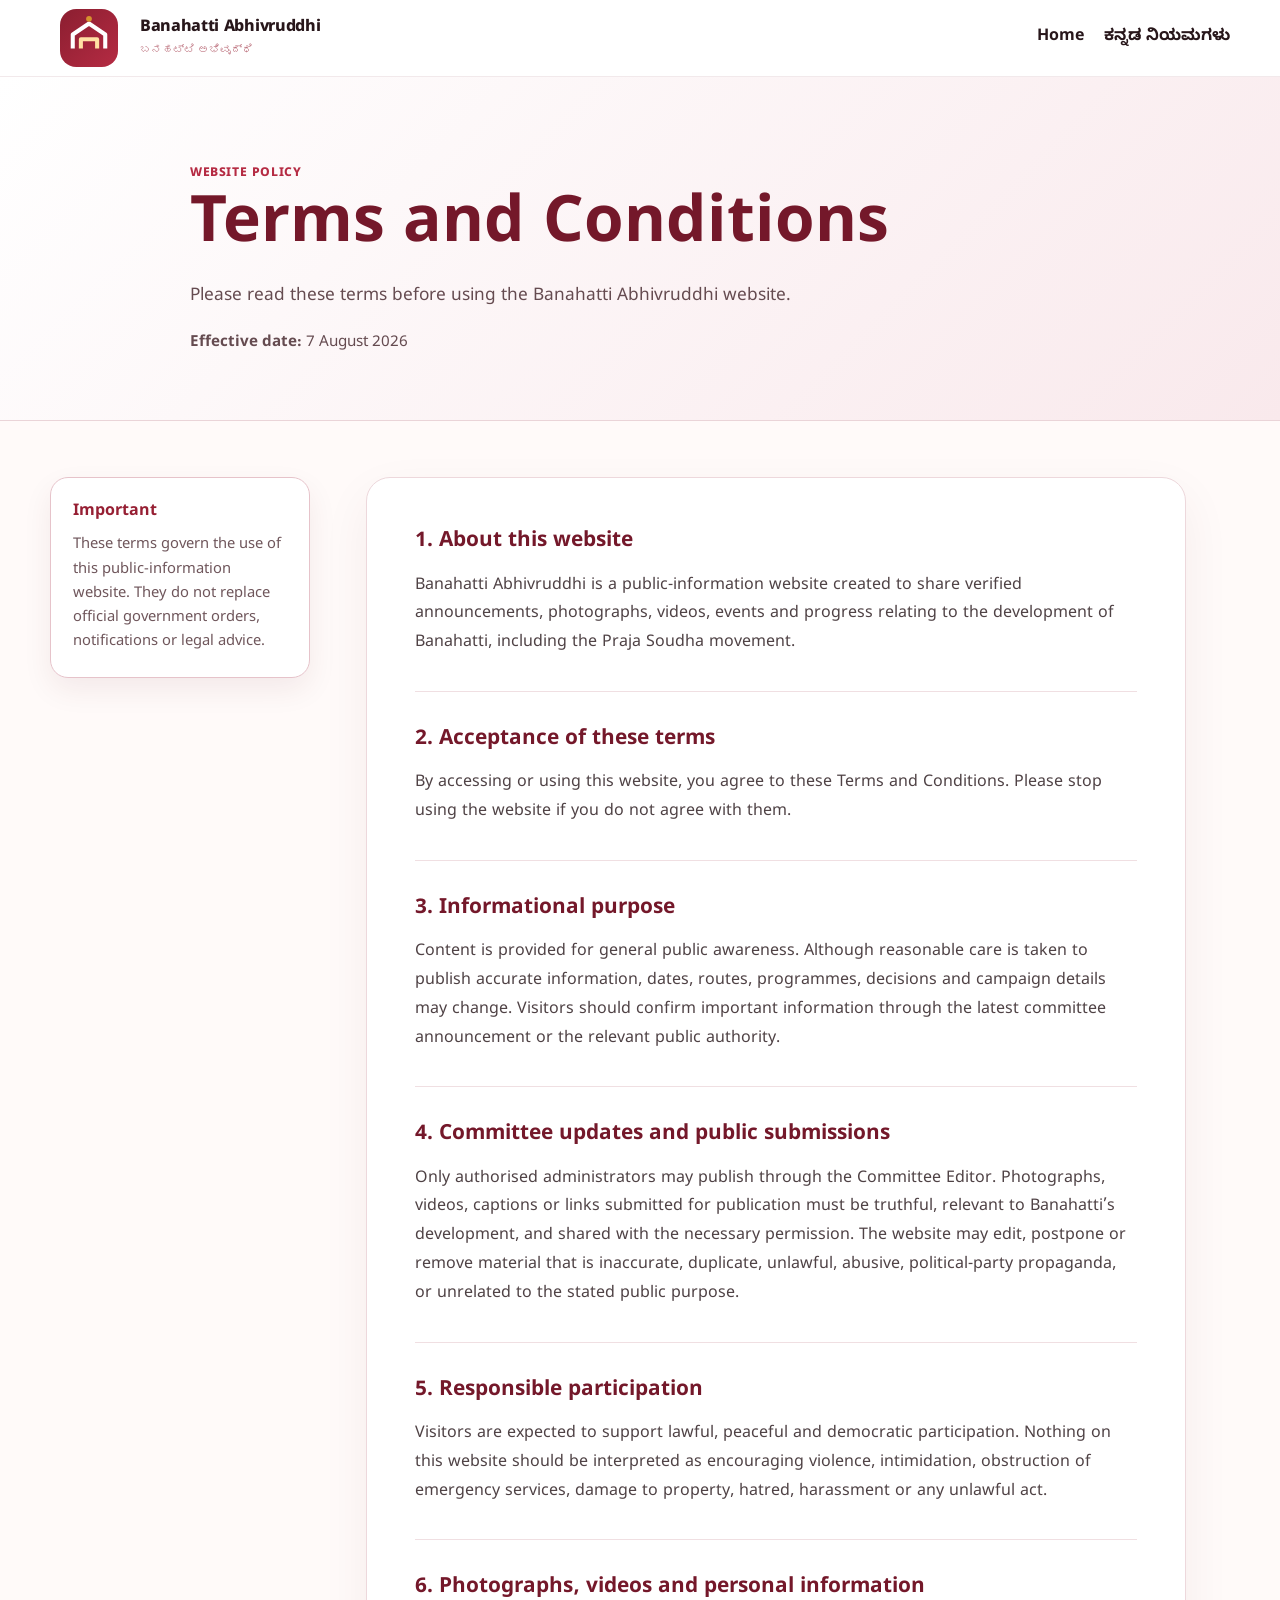
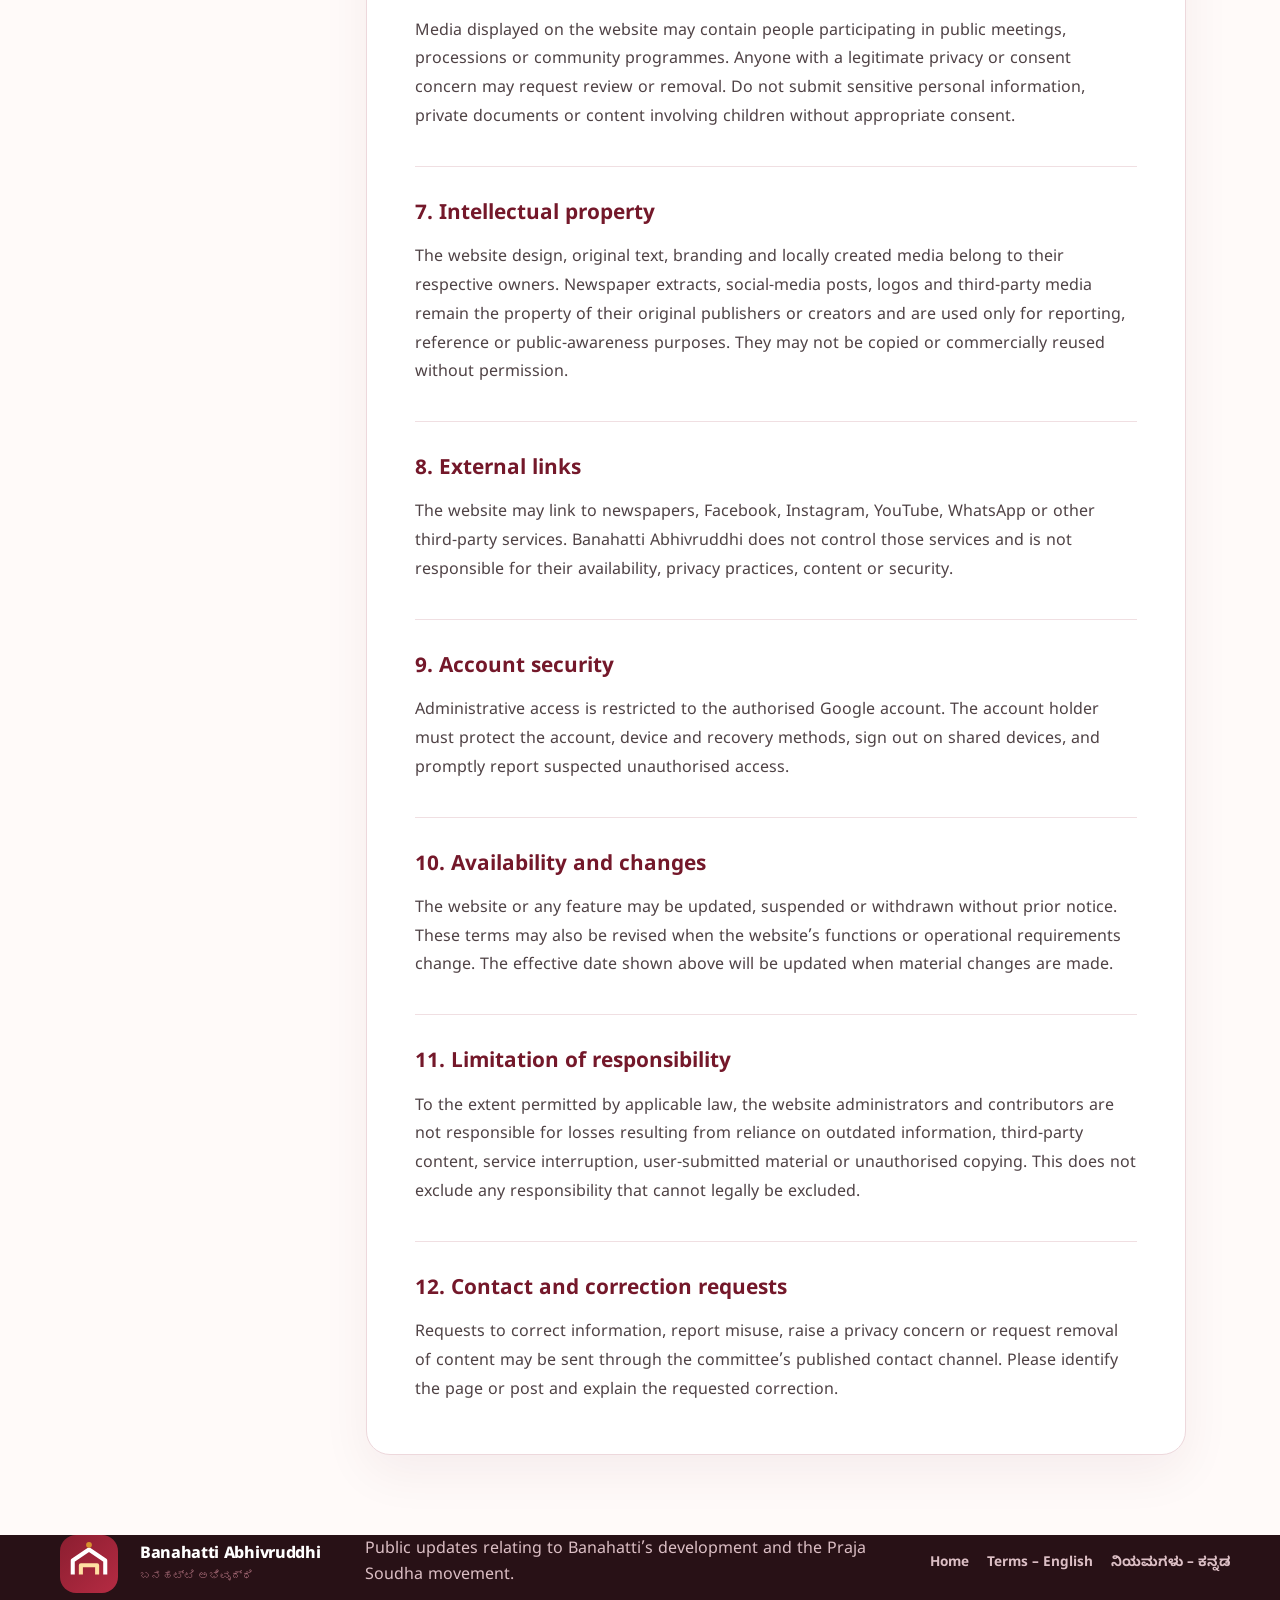
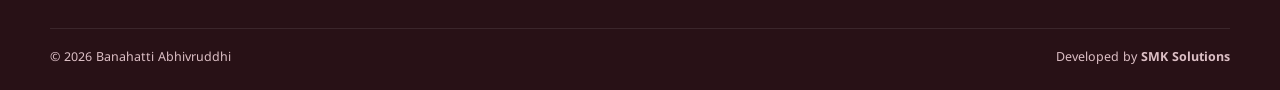
==== commit 2714e175: "add 12th and 13th stage, banner on shops photos" ====
--- a/terms-en.html
+++ b/terms-en.html
@@ -1,20 +1,20 @@
 <!DOCTYPE html>
 
 <!-- Author: Shiddu Mageppa | SMK Solutions | https://smksolns.com -->
-<html lang="kn">
+<html lang="en">
 <head>
   <meta charset="UTF-8" />
   <meta name="viewport" content="width=device-width, initial-scale=1.0" />
-  <meta name="description" content="ಬನಹಟ್ಟಿ ಅಭಿವೃದ್ಧಿ ಸಾರ್ವಜನಿಕ ಮಾಹಿತಿ ಜಾಲತಾಣದ ನಿಯಮಗಳು ಮತ್ತು ಷರತ್ತುಗಳು." />
+  <meta name="description" content="Terms and Conditions for the Banahatti Abhivruddhi public-information website." />
   <meta name="theme-color" content="#961f33" />
-  <title>ನಿಯಮಗಳು ಮತ್ತು ಷರತ್ತುಗಳು | ಬನಹಟ್ಟಿ ಅಭಿವೃದ್ಧಿ</title>
+  <title>Terms and Conditions | Banahatti Abhivruddhi</title>
   <link rel="preconnect" href="https://fonts.googleapis.com" />
   <link rel="preconnect" href="https://fonts.gstatic.com" crossorigin />
   <link href="https://fonts.googleapis.com/css2?family=Noto+Sans+Kannada:wght@400;500;600;700;800&family=Inter:wght@400;500;600;700;800&display=swap" rel="stylesheet" />
   <link rel="stylesheet" href="styles.css" />
 </head>
 <body>
-  <a class="skip-link" href="#main">ಮುಖ್ಯ ವಿಷಯಕ್ಕೆ ಹೋಗಿ</a>
+  <a class="skip-link" href="#main">Skip to content</a>
   <header class="site-header" id="top">
     <div class="container nav-wrap">
       <a href="index.html" class="brand" aria-label="Banahatti Abhivruddhi home">
@@ -22,8 +22,8 @@
         <span><strong>Banahatti Abhivruddhi</strong><small>ಬನಹಟ್ಟಿ ಅಭಿವೃದ್ಧಿ</small></span>
       </a>
       <nav class="legal-nav" aria-label="Page navigation">
-        <a href="index.html">ಮುಖಪುಟ</a>
-        <a href="terms-en.html">Terms in English</a>
+        <a href="index.html">Home</a>
+        <a href="terms-kn.html">ಕನ್ನಡ ನಿಯಮಗಳು</a>
       </nav>
     </div>
   </header>
@@ -31,65 +31,65 @@
   <main id="main" class="legal-main">
     <section class="legal-hero">
       <div class="container legal-hero-inner">
-        <span class="eyebrow">ಜಾಲತಾಣದ ನೀತಿ</span>
-        <h1>ನಿಯಮಗಳು ಮತ್ತು ಷರತ್ತುಗಳು</h1>
-        <p>ಬನಹಟ್ಟಿ ಅಭಿವೃದ್ಧಿ ಜಾಲತಾಣವನ್ನು ಬಳಸುವ ಮೊದಲು ದಯವಿಟ್ಟು ಈ ನಿಯಮಗಳನ್ನು ಓದಿ.</p>
-        <p class="legal-updated"><strong>ಜಾರಿಗೆ ಬಂದ ದಿನಾಂಕ:</strong> 7 ಆಗಸ್ಟ್ 2026</p>
+        <span class="eyebrow">Website policy</span>
+        <h1>Terms and Conditions</h1>
+        <p>Please read these terms before using the Banahatti Abhivruddhi website.</p>
+        <p class="legal-updated"><strong>Effective date:</strong> 7 August 2026</p>
       </div>
     </section>
     <div class="container legal-layout">
       <aside class="legal-note">
-        <strong>ಮುಖ್ಯ ಸೂಚನೆ</strong>
-        <p>ಈ ನಿಯಮಗಳು ಸಾರ್ವಜನಿಕ ಮಾಹಿತಿ ಜಾಲತಾಣದ ಬಳಕೆಗೆ ಅನ್ವಯಿಸುತ್ತವೆ. ಇವು ಅಧಿಕೃತ ಸರ್ಕಾರಿ ಆದೇಶ, ಅಧಿಸೂಚನೆ ಅಥವಾ ಕಾನೂನು ಸಲಹೆಗೆ ಪರ್ಯಾಯವಲ್ಲ.</p>
+        <strong>Important</strong>
+        <p>These terms govern the use of this public-information website. They do not replace official government orders, notifications or legal advice.</p>
       </aside>
       <article class="legal-content">
         <section class="legal-section">
-          <h2>1. ಈ ಜಾಲತಾಣದ ಕುರಿತು</h2>
-          <p>ಬನಹಟ್ಟಿ ಅಭಿವೃದ್ಧಿ ಜಾಲತಾಣವು ಬನಹಟ್ಟಿಯ ಅಭಿವೃದ್ಧಿ, ಪ್ರಜಾ ಸೌಧ ಹೋರಾಟ, ಸಮಿತಿಯ ಪರಿಶೀಲಿತ ಪ್ರಕಟಣೆಗಳು, ಛಾಯಾಚಿತ್ರಗಳು, ವೀಡಿಯೊಗಳು, ಕಾರ್ಯಕ್ರಮಗಳು ಮತ್ತು ಪ್ರಗತಿ ಮಾಹಿತಿಯನ್ನು ಸಾರ್ವಜನಿಕರಿಗೆ ತಲುಪಿಸುವ ಉದ್ದೇಶದಿಂದ ನಿರ್ಮಿಸಲಾಗಿದೆ.</p>
+          <h2>1. About this website</h2>
+          <p>Banahatti Abhivruddhi is a public-information website created to share verified announcements, photographs, videos, events and progress relating to the development of Banahatti, including the Praja Soudha movement.</p>
         </section>
         <section class="legal-section">
-          <h2>2. ನಿಯಮಗಳಿಗೆ ಒಪ್ಪಿಗೆ</h2>
-          <p>ಈ ಜಾಲತಾಣವನ್ನು ತೆರೆಯುವ ಅಥವಾ ಬಳಸುವ ಮೂಲಕ ನೀವು ಈ ನಿಯಮಗಳು ಮತ್ತು ಷರತ್ತುಗಳಿಗೆ ಒಪ್ಪುತ್ತೀರಿ. ಒಪ್ಪದಿದ್ದಲ್ಲಿ ಜಾಲತಾಣದ ಬಳಕೆಯನ್ನು ನಿಲ್ಲಿಸಬೇಕು.</p>
+          <h2>2. Acceptance of these terms</h2>
+          <p>By accessing or using this website, you agree to these Terms and Conditions. Please stop using the website if you do not agree with them.</p>
         </section>
         <section class="legal-section">
-          <h2>3. ಮಾಹಿತಿ ನೀಡುವ ಉದ್ದೇಶ</h2>
-          <p>ಇಲ್ಲಿನ ವಿಷಯವು ಸಾರ್ವಜನಿಕ ಜಾಗೃತಿಗಾಗಿ ನೀಡಲಾಗಿದೆ. ನಿಖರ ಮಾಹಿತಿಯನ್ನು ಪ್ರಕಟಿಸಲು ಸೂಕ್ತ ಕಾಳಜಿ ವಹಿಸಲಾಗುತ್ತದೆ. ಆದಾಗ್ಯೂ ದಿನಾಂಕ, ಸಮಯ, ಮಾರ್ಗ, ಕಾರ್ಯಕ್ರಮ, ನಿರ್ಧಾರ ಅಥವಾ ಹೋರಾಟದ ವಿವರಗಳು ಬದಲಾಗಬಹುದು. ಮಹತ್ವದ ಮಾಹಿತಿಯನ್ನು ಇತ್ತೀಚಿನ ಸಮಿತಿ ಪ್ರಕಟಣೆ ಅಥವಾ ಸಂಬಂಧಿತ ಸರ್ಕಾರಿ ಪ್ರಾಧಿಕಾರದಿಂದ ದೃಢಪಡಿಸಿಕೊಳ್ಳಬೇಕು.</p>
+          <h2>3. Informational purpose</h2>
+          <p>Content is provided for general public awareness. Although reasonable care is taken to publish accurate information, dates, routes, programmes, decisions and campaign details may change. Visitors should confirm important information through the latest committee announcement or the relevant public authority.</p>
         </section>
         <section class="legal-section">
-          <h2>4. ಸಮಿತಿ ಪ್ರಕಟಣೆಗಳು ಮತ್ತು ಸಾರ್ವಜನಿಕರಿಂದ ಬಂದ ವಿಷಯ</h2>
-          <p>ಅಧಿಕೃತ ನಿರ್ವಾಹಕರು ಮಾತ್ರ “Committee Editor” ಮೂಲಕ ಪ್ರಕಟಿಸಬಹುದು. ಪ್ರಕಟಣೆಗೆ ಸಲ್ಲಿಸುವ ಚಿತ್ರ, ವೀಡಿಯೊ, ವಿವರಣೆ ಅಥವಾ ಕೊಂಡಿ ಸತ್ಯವಾಗಿರಬೇಕು, ಬನಹಟ್ಟಿಯ ಅಭಿವೃದ್ಧಿಗೆ ಸಂಬಂಧಿಸಿರಬೇಕು ಮತ್ತು ಅಗತ್ಯ ಅನುಮತಿ ಹೊಂದಿರಬೇಕು. ತಪ್ಪು, ಪುನರಾವರ್ತಿತ, ಕಾನೂನುಬಾಹಿರ, ಅವಹೇಳನಕಾರಿ, ಪಕ್ಷರಾಜಕೀಯ ಪ್ರಚಾರದ ಅಥವಾ ಸಂಬಂಧವಿಲ್ಲದ ವಿಷಯವನ್ನು ಸಂಪಾದಿಸಲು, ಮುಂದೂಡಲು ಅಥವಾ ತೆಗೆದುಹಾಕಲು ಜಾಲತಾಣಕ್ಕೆ ಹಕ್ಕಿದೆ.</p>
+          <h2>4. Committee updates and public submissions</h2>
+          <p>Only authorised administrators may publish through the Committee Editor. Photographs, videos, captions or links submitted for publication must be truthful, relevant to Banahatti’s development, and shared with the necessary permission. The website may edit, postpone or remove material that is inaccurate, duplicate, unlawful, abusive, political-party propaganda, or unrelated to the stated public purpose.</p>
         </section>
         <section class="legal-section">
-          <h2>5. ಜವಾಬ್ದಾರಿಯುತ ಭಾಗವಹಿಸುವಿಕೆ</h2>
-          <p>ಎಲ್ಲರೂ ಕಾನೂನುಬದ್ಧ, ಶಾಂತಿಯುತ ಮತ್ತು ಪ್ರಜಾಸತ್ತಾತ್ಮಕ ರೀತಿಯಲ್ಲಿ ಭಾಗವಹಿಸಬೇಕು. ಹಿಂಸೆ, ಬೆದರಿಕೆ, ತುರ್ತು ಸೇವೆಗಳಿಗೆ ಅಡ್ಡಿ, ಆಸ್ತಿ ಹಾನಿ, ದ್ವೇಷ, ಕಿರುಕುಳ ಅಥವಾ ಯಾವುದೇ ಕಾನೂನುಬಾಹಿರ ಕೃತ್ಯಕ್ಕೆ ಈ ಜಾಲತಾಣ ಉತ್ತೇಜನ ನೀಡುವುದಿಲ್ಲ.</p>
+          <h2>5. Responsible participation</h2>
+          <p>Visitors are expected to support lawful, peaceful and democratic participation. Nothing on this website should be interpreted as encouraging violence, intimidation, obstruction of emergency services, damage to property, hatred, harassment or any unlawful act.</p>
         </section>
         <section class="legal-section">
-          <h2>6. ಛಾಯಾಚಿತ್ರ, ವೀಡಿಯೊ ಮತ್ತು ವೈಯಕ್ತಿಕ ಮಾಹಿತಿ</h2>
-          <p>ಸಾರ್ವಜನಿಕ ಸಭೆ, ಮೆರವಣಿಗೆ ಅಥವಾ ಸಮುದಾಯ ಕಾರ್ಯಕ್ರಮಗಳಲ್ಲಿ ಭಾಗವಹಿಸಿದವರ ಚಿತ್ರಗಳು ಮತ್ತು ವೀಡಿಯೊಗಳು ಜಾಲತಾಣದಲ್ಲಿ ಕಾಣಿಸಬಹುದು. ಗೌಪ್ಯತೆ ಅಥವಾ ಅನುಮತಿಯ ಕುರಿತು ಸಮಂಜಸವಾದ ಆಕ್ಷೇಪ ಇರುವವರು ಪರಿಶೀಲನೆ ಅಥವಾ ತೆಗೆದುಹಾಕುವಂತೆ ವಿನಂತಿಸಬಹುದು. ಸಂವೇದನಾಶೀಲ ವೈಯಕ್ತಿಕ ಮಾಹಿತಿ, ಖಾಸಗಿ ದಾಖಲೆ ಅಥವಾ ಮಕ್ಕಳ ವಿಷಯವನ್ನು ಸೂಕ್ತ ಅನುಮತಿಯಿಲ್ಲದೆ ಸಲ್ಲಿಸಬಾರದು.</p>
+          <h2>6. Photographs, videos and personal information</h2>
+          <p>Media displayed on the website may contain people participating in public meetings, processions or community programmes. Anyone with a legitimate privacy or consent concern may request review or removal. Do not submit sensitive personal information, private documents or content involving children without appropriate consent.</p>
         </section>
         <section class="legal-section">
-          <h2>7. ಬೌದ್ಧಿಕ ಸ್ವತ್ತು</h2>
-          <p>ಜಾಲತಾಣದ ವಿನ್ಯಾಸ, ಮೂಲ ಬರಹ, ಗುರುತು ಮತ್ತು ಸ್ಥಳೀಯವಾಗಿ ಸೃಜಿಸಿದ ಮಾಧ್ಯಮವು ಅದರ ಸಂಬಂಧಿತ ಮಾಲೀಕರಿಗೆ ಸೇರಿದೆ. ಪತ್ರಿಕಾ ಕತ್ತರಣೆಗಳು, ಸಾಮಾಜಿಕ ಮಾಧ್ಯಮ ಪೋಸ್ಟ್‌ಗಳು, ಲೋಗೊಗಳು ಮತ್ತು ಮೂರನೇ ವ್ಯಕ್ತಿಯ ಮಾಧ್ಯಮವು ಮೂಲ ಪ್ರಕಾಶಕರು ಅಥವಾ ಸೃಷ್ಟಿಕರ್ತರ ಸ್ವತ್ತಾಗಿರುತ್ತದೆ. ಅವುಗಳನ್ನು ವರದಿ, ಉಲ್ಲೇಖ ಅಥವಾ ಸಾರ್ವಜನಿಕ ಜಾಗೃತಿಗಾಗಿ ಮಾತ್ರ ಬಳಸಲಾಗುತ್ತದೆ. ಅನುಮತಿಯಿಲ್ಲದೆ ವಾಣಿಜ್ಯ ಬಳಕೆ ಮಾಡಬಾರದು.</p>
+          <h2>7. Intellectual property</h2>
+          <p>The website design, original text, branding and locally created media belong to their respective owners. Newspaper extracts, social-media posts, logos and third-party media remain the property of their original publishers or creators and are used only for reporting, reference or public-awareness purposes. They may not be copied or commercially reused without permission.</p>
         </section>
         <section class="legal-section">
-          <h2>8. ಹೊರಗಿನ ಕೊಂಡಿಗಳು</h2>
-          <p>ಜಾಲತಾಣವು ಪತ್ರಿಕೆ, ಫೇಸ್‌ಬುಕ್, ಇನ್‌ಸ್ಟಾಗ್ರಾಂ, ಯೂಟ್ಯೂಬ್, ವಾಟ್ಸ್ಆ್ಯಪ್ ಅಥವಾ ಇತರ ಸೇವೆಗಳ ಕೊಂಡಿಗಳನ್ನು ನೀಡಬಹುದು. ಅವುಗಳ ಲಭ್ಯತೆ, ವಿಷಯ, ಗೌಪ್ಯತೆ ಅಥವಾ ಭದ್ರತೆಯನ್ನು ಬನಹಟ್ಟಿ ಅಭಿವೃದ್ಧಿ ನಿಯಂತ್ರಿಸುವುದಿಲ್ಲ ಮತ್ತು ಅದಕ್ಕೆ ಹೊಣೆಗಾರವಾಗುವುದಿಲ್ಲ.</p>
+          <h2>8. External links</h2>
+          <p>The website may link to newspapers, Facebook, Instagram, YouTube, WhatsApp or other third-party services. Banahatti Abhivruddhi does not control those services and is not responsible for their availability, privacy practices, content or security.</p>
         </section>
         <section class="legal-section">
-          <h2>9. ಖಾತೆಯ ಭದ್ರತೆ</h2>
-          <p>ನಿರ್ವಾಹಕ ಪ್ರವೇಶವನ್ನು ಅಧಿಕೃತ Google ಖಾತೆಗೆ ಮಾತ್ರ ಸೀಮಿತಗೊಳಿಸಲಾಗಿದೆ. ಖಾತೆದಾರರು ತಮ್ಮ ಖಾತೆ, ಸಾಧನ ಮತ್ತು ಮರುಪಡೆಯುವ ವಿಧಾನಗಳನ್ನು ಸುರಕ್ಷಿತವಾಗಿಡಬೇಕು, ಹಂಚಿಕೊಂಡ ಸಾಧನದಲ್ಲಿ ಕೆಲಸ ಮುಗಿದ ನಂತರ ಸೈನ್ ಔಟ್ ಮಾಡಬೇಕು ಮತ್ತು ಅನಧಿಕೃತ ಪ್ರವೇಶದ ಅನುಮಾನವಿದ್ದರೆ ತಕ್ಷಣ ಕ್ರಮ ಕೈಗೊಳ್ಳಬೇಕು.</p>
+          <h2>9. Account security</h2>
+          <p>Administrative access is restricted to the authorised Google account. The account holder must protect the account, device and recovery methods, sign out on shared devices, and promptly report suspected unauthorised access.</p>
         </section>
         <section class="legal-section">
-          <h2>10. ಲಭ್ಯತೆ ಮತ್ತು ಬದಲಾವಣೆಗಳು</h2>
-          <p>ಜಾಲತಾಣ ಅಥವಾ ಅದರ ಯಾವುದೇ ವೈಶಿಷ್ಟ್ಯವನ್ನು ಪೂರ್ವ ಸೂಚನೆಯಿಲ್ಲದೆ ಬದಲಾಯಿಸಬಹುದು, ತಾತ್ಕಾಲಿಕವಾಗಿ ನಿಲ್ಲಿಸಬಹುದು ಅಥವಾ ಹಿಂಪಡೆಯಬಹುದು. ಜಾಲತಾಣದ ಕಾರ್ಯವಿಧಾನ ಅಥವಾ ನಿರ್ವಹಣೆಯ ಅವಶ್ಯಕತೆ ಬದಲಾಗಿದಾಗ ಈ ನಿಯಮಗಳನ್ನೂ ಪರಿಷ್ಕರಿಸಬಹುದು.</p>
+          <h2>10. Availability and changes</h2>
+          <p>The website or any feature may be updated, suspended or withdrawn without prior notice. These terms may also be revised when the website’s functions or operational requirements change. The effective date shown above will be updated when material changes are made.</p>
         </section>
         <section class="legal-section">
-          <h2>11. ಹೊಣೆಗಾರಿಕೆಯ ಮಿತಿ</h2>
-          <p>ಅನ್ವಯಿಸುವ ಕಾನೂನು ಅನುಮತಿಸುವ ಮಟ್ಟಿಗೆ, ಹಳೆಯ ಮಾಹಿತಿಯ ಅವಲಂಬನೆ, ಮೂರನೇ ವ್ಯಕ್ತಿಯ ವಿಷಯ, ಸೇವೆಯ ವ್ಯತ್ಯಯ, ಬಳಕೆದಾರರು ಸಲ್ಲಿಸಿದ ವಿಷಯ ಅಥವಾ ಅನಧಿಕೃತ ನಕಲಿನಿಂದ ಉಂಟಾಗುವ ನಷ್ಟಕ್ಕೆ ಜಾಲತಾಣದ ನಿರ್ವಾಹಕರು ಮತ್ತು ಸಹಯೋಗಿಗಳು ಹೊಣೆಗಾರರಾಗುವುದಿಲ್ಲ. ಕಾನೂನಿನ ಪ್ರಕಾರ ಹೊರತುಪಡಿಸಲಾಗದ ಹೊಣೆಗಾರಿಕೆಗೆ ಇದು ಅನ್ವಯಿಸುವುದಿಲ್ಲ.</p>
+          <h2>11. Limitation of responsibility</h2>
+          <p>To the extent permitted by applicable law, the website administrators and contributors are not responsible for losses resulting from reliance on outdated information, third-party content, service interruption, user-submitted material or unauthorised copying. This does not exclude any responsibility that cannot legally be excluded.</p>
         </section>
         <section class="legal-section">
-          <h2>12. ಸಂಪರ್ಕ ಮತ್ತು ತಿದ್ದುಪಡಿ ವಿನಂತಿ</h2>
-          <p>ತಪ್ಪು ಮಾಹಿತಿ ತಿದ್ದುಪಡಿ, ದುರುಪಯೋಗದ ವರದಿ, ಗೌಪ್ಯತಾ ಆಕ್ಷೇಪ ಅಥವಾ ವಿಷಯ ತೆಗೆದುಹಾಕುವ ವಿನಂತಿಯನ್ನು ಸಮಿತಿಯ ಪ್ರಕಟಿತ ಸಂಪರ್ಕ ಮಾಧ್ಯಮದ ಮೂಲಕ ಕಳುಹಿಸಬಹುದು. ಸಂಬಂಧಿತ ಪುಟ ಅಥವಾ ಪೋಸ್ಟ್ ಅನ್ನು ಸ್ಪಷ್ಟವಾಗಿ ಗುರುತಿಸಿ ಕಾರಣವನ್ನು ತಿಳಿಸಬೇಕು.</p>
+          <h2>12. Contact and correction requests</h2>
+          <p>Requests to correct information, report misuse, raise a privacy concern or request removal of content may be sent through the committee’s published contact channel. Please identify the page or post and explain the requested correction.</p>
         </section>
       </article>
     </div>
@@ -101,9 +101,9 @@
         <img src="assets/logo.svg" alt="" />
         <span><strong>Banahatti Abhivruddhi</strong><small>ಬನಹಟ್ಟಿ ಅಭಿವೃದ್ಧಿ</small></span>
       </a>
-      <p>ಬನಹಟ್ಟಿಯ ಅಭಿವೃದ್ಧಿ ಮತ್ತು ಪ್ರಜಾ ಸೌಧ ಹೋರಾಟಕ್ಕೆ ಸಂಬಂಧಿಸಿದ ಸಾರ್ವಜನಿಕ ಪ್ರಕಟಣೆಗಳು.</p>
+      <p>Public updates relating to Banahatti’s development and the Praja Soudha movement.</p>
       <nav aria-label="Footer navigation">
-        <a href="index.html">ಮುಖಪುಟ</a>
+        <a href="index.html">Home</a>
         <a href="terms-en.html">Terms – English</a>
         <a href="terms-kn.html">ನಿಯಮಗಳು – ಕನ್ನಡ</a>
       </nav>
--- a/styles.css
+++ b/styles.css
@@ -1,959 +1,1304 @@
-// Author: Shiddu Mageppa | SMK Solutions | https://smksolns.com
-/*
-  BANAHATTI PRAJA SOUDHA MOVEMENT WEBSITE
-  ---------------------------------------
-  1. Replace the WhatsApp and phone numbers below.
-  2. Edit the initialPosts list for posts visible to every website visitor.
-  3. Add your Firebase web-app configuration below.
-  4. Google sign-in is restricted to shiddu@gmail.com.
-  5. Posts are still stored in this browser using IndexedDB. Public multi-device
-     publishing requires cloud database/storage with server-side access rules.
-*/
-
-const AUTHORIZED_EDITOR_EMAIL = "shiddu@gmail.com";
-const FIREBASE_CONFIG = {
-  apiKey: "AIzaSyAYWEeL1wwZIaTBYXedYewlRq9z3Fbe_9E",
-  authDomain: "banahattiabhivruddhi.firebaseapp.com",
-  projectId: "banahattiabhivruddhi",
-  storageBucket: "banahattiabhivruddhi.firebasestorage.app",
-  messagingSenderId: "761371982615",
-  appId: "1:761371982615:web:03b4763122b4c21b7a5552",
-  measurementId: "G-TMBFE8NV43"
-};
-
-const siteData = {
-  whatsappNumber: "919880281879",
-  phoneNumber: "+919880281879",
-  ticker: "8 ಆಗಸ್ಟ್ 2026 · ಬನಹಟ್ಟಿಯಲ್ಲಿ ಬೃಹತ್ ಮೆರವಣಿಗೆ ನಡೆಯಿತು; ಚೆನ್ನಮ್ಮ ವೃತ್ತದಲ್ಲಿ ಸರದಿ ಉಪವಾಸ ಸತ್ಯಾಗ್ರಹಕ್ಕೆ ಚಾಲನೆ ನೀಡಲಾಯಿತು. · 8 August 2026 · Banahatti's mega procession was held and the relay hunger Satyagraha began at Chennamma Circle.",
-  initialPosts: [
-    {
-      id: "saradi-satyagraha-day-6-auto-banagar-2026-08-13",
-      type: "Satyagraha",
-      date: "2026-08-13",
-      title: "Today's relay Satyagraha — support from auto drivers and Banagar Samaj",
-      titleKn: "ಇಂದಿನ ಸರದಿ ಸತ್ಯಾಗ್ರಹಕ್ಕೆ ಆಟೋ ಚಾಲಕರು ಮತ್ತು ಬಣಗಾರ ಸಮಾಜದ ಬೆಂಬಲ",
-      text: "Auto drivers and members of the Banagar Samaj participated in today's relay Satyagraha and extended their support to the ongoing Praja Soudha movement in Banahatti.",
-      textKn: "ಇಂದಿನ ಸರದಿ ಸತ್ಯಾಗ್ರಹದಲ್ಲಿ ಆಟೋ ಚಾಲಕರು ಮತ್ತು ಬಣಗಾರ ಸಮಾಜದವರು ಭಾಗವಹಿಸಿ ಬನಹಟ್ಟಿಯಲ್ಲಿ ನಡೆಯುತ್ತಿರುವ ಪ್ರಜಾಸೌಧ ನಿರ್ಮಾಣ ಹೋರಾಟಕ್ಕೆ ಬೆಂಬಲ ಸೂಚಿಸಿದರು.",
-      mediaKind: "gallery",
-      mediaUrls: [
-        "assets/saradi-satyagraha-day-6-auto-banagar-2026-08-13-01.jpeg",
-        "assets/saradi-satyagraha-day-6-auto-banagar-2026-08-13-02.jpeg",
-        "assets/saradi-satyagraha-day-6-auto-banagar-2026-08-13-03.png"
-      ],
-      mediaUrl: "assets/saradi-satyagraha-day-6-auto-banagar-2026-08-13-01.jpeg",
-      link: "#satyagraha",
-      local: false
-    },
-    {
-      id: "news-coverage-2026-08-13",
-      type: "Paper Cut",
-      date: "2026-08-13",
-      title: "13 August 2026 newspaper coverage: Praja Soudha movement",
-      titleKn: "13 ಆಗಸ್ಟ್ 2026 ಪತ್ರಿಕಾ ವರದಿಗಳು: ಪ್ರಜಾಸೌಧ ಹೋರಾಟ",
-      text: "Selected newspaper coverage from 13 August 2026 on the continuing Praja Soudha movement and public support in Banahatti.",
-      textKn: "ಬನಹಟ್ಟಿಯಲ್ಲಿ ಮುಂದುವರಿದಿರುವ ಪ್ರಜಾಸೌಧ ಹೋರಾಟ ಮತ್ತು ಸಾರ್ವಜನಿಕ ಬೆಂಬಲದ ಕುರಿತು 13 ಆಗಸ್ಟ್ 2026ರ ಆಯ್ದ ಪತ್ರಿಕಾ ವರದಿಗಳು.",
-      mediaKind: "gallery",
-      mediaUrls: [
-        "assets/news-2026-08-13-01.png",
-        "assets/news-2026-08-13-02.jpeg",
-        "assets/news-2026-08-13-03.png",
-        "assets/news-2026-08-13-04.png",
-        "assets/news-2026-08-13-05.png"
-      ],
-      mediaUrl: "assets/news-2026-08-13-01.png",
-      link: "",
-      local: false
-    },
-    {
-      id: "shop-support-2026-08-13",
-      type: "Photo",
-      date: "2026-08-13",
-      title: "Banahatti shops display support for the Praja Soudha demand",
-      titleKn: "ಪ್ರಜಾಸೌಧ ಬೇಡಿಕೆಗೆ ಬನಹಟ್ಟಿ ಅಂಗಡಿಗಳ ಬೆಂಬಲ",
-      text: "Shops and business establishments in Banahatti are displaying printed notices supporting the public demand for construction of the Praja Soudha in Banahatti.",
-      textKn: "ಬನಹಟ್ಟಿಯ ವಿವಿಧ ಅಂಗಡಿಗಳು ಮತ್ತು ವ್ಯಾಪಾರ ಸಂಸ್ಥೆಗಳು ‘ಪ್ರಜಾಸೌಧ ನಮ್ಮ ಹಕ್ಕು’ ಎಂಬ ಬೇಡಿಕೆಗೆ ಬೆಂಬಲ ಸೂಚಿಸುವ ಮುದ್ರಿತ ಫಲಕಗಳನ್ನು ತಮ್ಮ ಅಂಗಡಿಗಳಲ್ಲಿ ಪ್ರದರ್ಶಿಸುತ್ತಿವೆ.",
-      mediaKind: "gallery",
-      mediaUrls: [
-        "assets/praja-soudha-shop-support-2026-08-13-01.jpeg",
-        "assets/praja-soudha-shop-support-2026-08-13-02.jpeg",
-        "assets/praja-soudha-shop-support-2026-08-13-03.jpeg",
-        "assets/praja-soudha-shop-support-2026-08-13-04.jpeg",
-        "assets/praja-soudha-shop-support-2026-08-13-05.jpeg",
-        "assets/praja-soudha-shop-support-2026-08-13-06.jpeg",
-        "assets/praja-soudha-shop-support-2026-08-13-07.jpeg"
-      ],
-      mediaUrl: "assets/praja-soudha-shop-support-2026-08-13-01.jpeg",
-      link: "",
-      local: false
-    },
-    {
-      id: "photos-2026-08-12",
-      type: "Photo",
-      date: "2026-08-12",
-      title: "12 August 2026: Praja Soudha movement — Day 5",
-      titleKn: "12 ಆಗಸ್ಟ್ 2026: ಪ್ರಜಾಸೌಧ ಹೋರಾಟ — 5ನೇ ದಿನ",
-      text: "Photographs from the fifth day of the ongoing Praja Soudha movement in Banahatti.",
-      textKn: "ಬನಹಟ್ಟಿಯಲ್ಲಿ ನಡೆಯುತ್ತಿರುವ ಪ್ರಜಾಸೌಧ ನಿರ್ಮಾಣ ಹೋರಾಟದ 5ನೇ ದಿನದ ಸರದಿ ಸತ್ಯಾಗ್ರಹ ಮತ್ತು ಸಾರ್ವಜನಿಕ ಬೆಂಬಲದ ಛಾಯಾಚಿತ್ರಗಳು.",
-      mediaKind: "gallery",
-      mediaUrls: [
-        "assets/photo-2026-08-12-01.jpeg",
-        "assets/photo-2026-08-12-02.jpeg",
-        "assets/photo-2026-08-12-03.jpeg",
-        "assets/photo-2026-08-12-04.jpeg"
-      ],
-      mediaUrl: "assets/photo-2026-08-12-01.jpeg",
-      link: "",
-      local: false
-    },
-    {
-      id: "news-coverage-2026-08-12",
-      type: "Paper Cut",
-      date: "2026-08-12",
-      title: "12 August 2026 newspaper coverage: Praja Soudha movement",
-      titleKn: "12 ಆಗಸ್ಟ್ 2026 ಪತ್ರಿಕಾ ವರದಿಗಳು: ಪ್ರಜಾಸೌಧ ಹೋರಾಟ",
-      text: "Today's selected newspaper coverage on the continuing Praja Soudha movement, relay Satyagraha and public support in Banahatti.",
-      textKn: "ಬನಹಟ್ಟಿಯಲ್ಲಿ ಮುಂದುವರಿದಿರುವ ಪ್ರಜಾಸೌಧ ಹೋರಾಟ, ಸರದಿ ಸತ್ಯಾಗ್ರಹ ಮತ್ತು ಸಾರ್ವಜನಿಕ ಬೆಂಬಲದ ಕುರಿತು ಇಂದಿನ ಆಯ್ದ ಪತ್ರಿಕಾ ವರದಿಗಳು.",
-      mediaKind: "gallery",
-      mediaUrls: [
-        "assets/news-2026-08-12-01.jpeg",
-        "assets/news-2026-08-12-02.jpeg",
-        "assets/news-2026-08-12-03.jpeg",
-        "assets/news-2026-08-12-04.jpeg",
-        "assets/news-2026-08-12-05.jpeg",
-        "assets/news-2026-08-12-06.png",
-        "assets/news-2026-08-12-07.jpeg",
-        "assets/news-2026-08-12-08.jpeg",
-        "assets/news-2026-08-12-09.jpeg",
-        "assets/news-2026-08-12-10.jpeg",
-        "assets/news-2026-08-12-11.jpeg",
-        "assets/news-2026-08-12-12.jpeg"
-      ],
-      mediaUrl: "assets/news-2026-08-12-01.jpeg",
-      link: "",
-      local: false
-    },
-    {
-      id: "youtube-update-2026-08-12",
-      type: "Video",
-      date: "2026-08-12",
-      title: "Latest Praja Soudha movement video",
-      titleKn: "ಪ್ರಜಾಸೌಧ ಹೋರಾಟದ ಇತ್ತೀಚಿನ ವಿಡಿಯೋ",
-      text: "Watch the latest Praja Soudha movement video.",
-      textKn: "ಪ್ರಜಾಸೌಧ ಹೋರಾಟದ ಇತ್ತೀಚಿನ ವಿಡಿಯೋವನ್ನು ವೀಕ್ಷಿಸಿ.",
-      mediaKind: "video",
-      mediaUrl: "https://youtu.be/T2xHaZty_p4?si=JPJJIVtEQRoEr22l",
-      link: "https://youtu.be/T2xHaZty_p4?si=JPJJIVtEQRoEr22l",
-      local: false
-    },
-    {
-      id: "saradi-satyagraha-day-4-kuruhinashetti-11-08-2026",
-      type: "Satyagraha",
-      date: "2026-08-11",
-      title: "4th Day Relay Hunger Satyagraha — Kuruhinashetti Community Extends Support",
-      titleKn: "4ನೇ ದಿನದ ಸರದಿ ಉಪವಾಸ ಸತ್ಯಾಗ್ರಹಕ್ಕೆ ಸಮಸ್ತ ಕುರುಹಿನಶೆಟ್ಟಿ ಸಮಾಜದ ಬೆಂಬಲ",
-      text: "On the fourth day of the ongoing Praja Soudha construction movement in Banahatti, the entire Kuruhinashetti community of Banahatti extended its support.",
-      textKn: "ಬನಹಟ್ಟಿ ನಗರದಲ್ಲಿ ನಡೆಯುತ್ತಿರುವ ಪ್ರಜಾಸೌಧ ನಿರ್ಮಾಣದ ಹೋರಾಟದ 4ನೇ ದಿನದ ಸರದಿ ಉಪವಾಸ ಸತ್ಯಾಗ್ರಹಕ್ಕೆ ಬನಹಟ್ಟಿ ನಗರದ ಸಮಸ್ತ ಕುರುಹಿನಶೆಟ್ಟಿ ಸಮಾಜದ ವತಿಯಿಂದ ಬೆಂಬಲ ವ್ಯಕ್ತಪಡಿಸಲಾಯಿತು. 🙏",
-      mediaKind: "image",
-      mediaUrl: "assets/saradi-satyagraha-day-4-kuruhinashetti-11-08-2026.jpeg",
-      link: "#satyagraha",
-      local: false
-    },
-    {
-      id: "news-2026-08-11-taluk-prajasoudha-support",
-      type: "Paper Cut",
-      date: "2026-08-11",
-      title: "Support for the Taluk Praja Soudha movement",
-      titleKn: "ತಾಲೂಕಾ ಪ್ರಜಾಸೌಧ ನಿರ್ಮಾಣ ಹೋರಾಟಕ್ಕೆ ವೈದ್ಯರ ಬಳಗ ಬೆಂಬಲ",
-      text: "Newspaper coverage supporting the ongoing movement for construction of the Taluk Praja Soudha in Banahatti.",
-      textKn: "ಬನಹಟ್ಟಿಯಲ್ಲಿ ತಾಲೂಕಾ ಪ್ರಜಾಸೌಧ ನಿರ್ಮಾಣಕ್ಕಾಗಿ ನಡೆಯುತ್ತಿರುವ ಹೋರಾಟಕ್ಕೆ ಬೆಂಬಲ ವ್ಯಕ್ತಪಡಿಸಿರುವ ಕುರಿತು ಪತ್ರಿಕಾ ವರದಿ.",
-      mediaKind: "image",
-      mediaUrl: "assets/news-2026-08-11-taluk-prajasoudha-support.jpeg",
-      link: "",
-      local: false
-    },
-    {
-      id: "whatsapp-1001-members-2026-08-11",
-      type: "Community",
-      date: "2026-08-11",
-      title: "Praja Soudha movement WhatsApp group reaches 1,001 members",
-      titleKn: "ಪ್ರಜಾಸೌಧ ಹೋರಾಟ ಸಮಿತಿಯ ವಾಟ್ಸಪ್ ಗುಂಪು 1001 ಸದಸ್ಯರನ್ನು ತಲುಪಿದೆ",
-      text: "The Praja Soudha Horata Samiti WhatsApp group has reached 1,001 members. Heartfelt thanks to everyone for the continued support.",
-      textKn: "ಪ್ರಜಾಸೌಧ ಹೋರಾಟ ಸಮಿತಿಯ ವಾಟ್ಸಪ್ ಗುಂಪಿನ ಸದಸ್ಯರ ಸಂಖ್ಯೆ 1001 ಕ್ಕೆ ತಲುಪಿದೆ 🙏 ತಮ್ಮೆಲ್ಲರ ಸಹಕಾರಕ್ಕಾಗಿ ಅನಂತ ಅನಂತ ಧನ್ಯವಾದಗಳು 🙏",
-      mediaKind: "image",
-      mediaUrl: "assets/whatsapp-1001-members-2026-08-11.png",
-      link: "",
-      local: false
-    },
-    {
-      id: "news-coverage-2026-08-11",
-      type: "Paper Cut",
-      date: "2026-08-11",
-      title: "11 August 2026 media coverage: third day of relay Satyagraha",
-      titleKn: "11 ಆಗಸ್ಟ್ 2026 ಪತ್ರಿಕಾ ವರದಿ: ಸರದಿ ಸತ್ಯಾಗ್ರಹದ ಮೂರನೇ ದಿನ",
-      text: "Selected 11 August 2026 newspaper coverage related to the Praja Soudha movement and the third day of the relay Satyagraha.",
-      textKn: "ಪ್ರಜಾಸೌಧ ಹೋರಾಟ ಮತ್ತು ಸರದಿ ಸತ್ಯಾಗ್ರಹದ ಮೂರನೇ ದಿನಕ್ಕೆ ಸಂಬಂಧಿಸಿದ 11 ಆಗಸ್ಟ್ 2026ರ ಆಯ್ದ ಪತ್ರಿಕಾ ವರದಿಗಳು.",
-      mediaKind: "gallery",
-      mediaUrls: [
-        "assets/news-2026-08-11-third-day-01.jpeg",
-        "assets/news-2026-08-11-support-01.png",
-        "assets/news-2026-08-11-third-day-02.jpeg",
-        "assets/news-2026-08-11-third-day-03.jpeg"
-      ],
-      mediaUrl: "assets/news-2026-08-11-third-day-01.jpeg",
-      link: "",
-      local: false
-    },
-    {
-      id: "kadasiddeshwara-pooje-2026-08-10",
-      type: "Community",
-      date: "2026-08-10",
-      title: "Today's pooja of Banahatti's revered deity Shri Kadasiddeshwara",
-      titleKn: "ಬನಹಟ್ಟಿ ನಗರದ ಆರಾಧ್ಯ ದೈವ ಶ್ರೀ ಕಡಸಿದ್ದೇಶ್ವರರ ಇವತ್ತಿನ ಪೂಜೆ",
-      text: "Pooja of Banahatti city's revered deity Shri Kadasiddeshwara — Monday, 10 August 2026.",
-      textKn: "ಬನಹಟ್ಟಿ ನಗರದ ಆರಾಧ್ಯ ದೈವ ಶ್ರೀ ಕಡಸಿದ್ದೇಶ್ವರರ ಇವತ್ತಿನ ಪೂಜೆ — 10-08-2026 ಸೋಮವಾರ 🙏🙏",
-      mediaKind: "image",
-      mediaUrl: "assets/kadasiddeshwara-pooje-2026-08-10.png",
-      link: "",
-      local: false
-    },
-    {
-      id: "satyagraha-day-3-2026-08-11",
-      type: "Satyagraha",
-      date: "2026-08-11",
-      title: "Third day of relay Satyagraha receives support from Medhara and Buruda communities",
-      titleKn: "ಮೂರನೇ ದಿನದ ಸರದಿ ಸತ್ಯಾಗ್ರಹಕ್ಕೆ ಮೇಧಾರ ಮತ್ತು ಬುರುಡ ಸಮಾಜದ ಬೆಂಬಲ",
-      text: "On the third day of the Praja Soudha relay Satyagraha, elders and members of the Medhara and Buruda communities participated and extended their support. Banahatti Nagara Abhivruddhi Samiti and Praja Soudha Horata Samiti expressed heartfelt thanks for their participation and support.",
-      textKn: "ಪ್ರಜಾಸೌಧ ಹೋರಾಟದ ಮೂರನೇ ದಿನದ ಸರದಿ ಸತ್ಯಾಗ್ರಹದಲ್ಲಿ ಭಾಗಿಯಾಗಿ ಬೆಂಬಲ ಸೂಚಿಸಿದ ಮೇಧಾರ ಮತ್ತು ಬುರುಡ ಸಮಾಜದ ಹಿರಿಯರಿಗೆ ಬನಹಟ್ಟಿ ನಗರ ಅಭಿವೃದ್ಧಿ ಸಮಿತಿ ಹಾಗೂ ಪ್ರಜಾಸೌಧ ಹೋರಾಟ ಸಮಿತಿಯಿಂದ ಹೃತ್ಪೂರ್ವಕ ಧನ್ಯವಾದಗಳು.",
-      mediaKind: "image",
-      mediaUrl: "assets/satyagraha-day-3-2026-08-11-01.jpeg",
-      link: "",
-      local: false
-    },
-    {
-      id: "news-2026-08-10-01",
-      type: "Paper Cut",
-      date: "2026-08-10",
-      title: "10 August newspaper coverage: Demand for Praja Soudha in Banahatti",
-      titleKn: "10 ಆಗಸ್ಟ್ ಪತ್ರಿಕಾ ವರದಿ: ಬನಹಟ್ಟಿಯಲ್ಲೇ ಪ್ರಜಾಸೌಧ ನಿರ್ಮಾಣಕ್ಕೆ ಆಗ್ರಹ",
-      text: "The 10 August 2026 newspaper report covers the continuing public demand that the Taluk Praja Soudha be constructed in Banahatti.",
-      textKn: "10 ಆಗಸ್ಟ್ 2026ರ ಈ ಪತ್ರಿಕಾ ವರದಿ ತಾಲೂಕು ಪ್ರಜಾಸೌಧವನ್ನು ಬನಹಟ್ಟಿಯಲ್ಲಿಯೇ ನಿರ್ಮಿಸಬೇಕು ಎಂಬ ಮುಂದುವರಿದ ಜನರ ಬೇಡಿಕೆಯನ್ನು ದಾಖಲಿಸಿದೆ.",
-      mediaKind: "image",
-      mediaUrl: "assets/news-2026-08-10-01.png",
-      link: "",
-      local: false
-    },
-    {
-      id: "news-2026-08-10-02",
-      type: "Paper Cut",
-      date: "2026-08-10",
-      title: "10 August newspaper coverage: Complete Banahatti bandh for Praja Soudha",
-      titleKn: "10 ಆಗಸ್ಟ್ ಪತ್ರಿಕಾ ವರದಿ: ಪ್ರಜಾಸೌಧಕ್ಕಾಗಿ ಬನಹಟ್ಟಿ ಸಂಪೂರ್ಣ ಬಂದ್",
-      text: "This 10 August 2026 report documents the complete Banahatti bandh and the ongoing movement demanding construction of the Praja Soudha in Banahatti.",
-      textKn: "10 ಆಗಸ್ಟ್ 2026ರ ಈ ವರದಿ ಪ್ರಜಾಸೌಧಕ್ಕಾಗಿ ನಡೆದ ಬನಹಟ್ಟಿ ಸಂಪೂರ್ಣ ಬಂದ್ ಹಾಗೂ ಬನಹಟ್ಟಿಯಲ್ಲೇ ಪ್ರಜಾಸೌಧ ನಿರ್ಮಾಣಕ್ಕೆ ಆಗ್ರಹಿಸಿದ ಮುಂದುವರಿದ ಹೋರಾಟವನ್ನು ದಾಖಲಿಸಿದೆ.",
-      mediaKind: "image",
-      mediaUrl: "assets/news-2026-08-10-02.png",
-      link: "",
-      local: false
-    },
-    {
-      id: "satyagraha-day-2-2026-08-10",
-      type: "Satyagraha",
-      date: "2026-08-10",
-      title: "Second day of relay Satyagraha receives support from local Daiva Mandalis",
-      titleKn: "ಎರಡನೇ ದಿನದ ಸರದಿ ಸತ್ಯಾಗ್ರಹಕ್ಕೆ ಸ್ಥಳೀಯ ದೈವ ಮಂಡಳಿಗಳ ಬೆಂಬಲ",
-      text: "On the second day of the relay Satyagraha, elders and members of Mangalwar Peth Hatagar Daiva Mandali and Somwar Peth Samasta Daiva Mandali participated and extended their support to the Praja Soudha movement. Banahatti Nagara Abhivruddhi Samiti and Praja Soudha Horata Samiti expressed heartfelt thanks for their support.",
-      textKn: "ಇಂದು ಎರಡನೇ ದಿನದ ಸರದಿ ಸತ್ಯಾಗ್ರಹದಲ್ಲಿ ಭಾಗಿಯಾಗಿ ಬೆಂಬಲ ಸೂಚಿಸಿದ ಮಂಗಳವಾರ ಪೇಟೆ ಹಟಗಾರ ದೈವ ಮಂಡಳಿ ಹಾಗೂ ಸೋಮವಾರ ಪೇಟೆ ಸಮಸ್ತ ದೈವ ಮಂಡಳಿ ಹಿರಿಯರಿಗೆ ಅನಂತ ಅನಂತ ಧನ್ಯವಾದಗಳು. ಬನಹಟ್ಟಿ ನಗರ ಅಭಿವೃದ್ಧಿ ಸಮಿತಿ ಹಾಗೂ ಪ್ರಜಾಸೌಧ ಹೋರಾಟ ಸಮಿತಿ ಅವರ ಬೆಂಬಲಕ್ಕೆ ಹೃತ್ಪೂರ್ವಕ ಕೃತಜ್ಞತೆ ಸಲ್ಲಿಸಿದೆ.",
-      mediaKind: "gallery",
-      mediaUrls: [
-        "assets/satyagraha-day-2-2026-08-10-01.jpeg",
-        "assets/satyagraha-day-2-2026-08-10-02.jpeg",
-        "assets/satyagraha-day-2-2026-08-10-03.jpeg",
-        "assets/satyagraha-day-2-2026-08-10-04.jpeg"
-      ],
-      mediaUrl: "assets/satyagraha-day-2-2026-08-10-01.jpeg",
-      link: "",
-      local: false
-    },
-    {
-      id: "sunday-news-2026-08-09-02",
-      type: "Paper Cut",
-      date: "2026-08-09",
-      title: "Thousands participate in massive protest demanding Praja Soudha in Banahatti",
-      titleKn: "ಬನಹಟ್ಟಿಯಲ್ಲಿ ಪ್ರಜಾಸೌಧಕ್ಕೆ ಆಗ್ರಹಿಸಿ ಸಾವಿರಾರು ಜನರ ಬೃಹತ್ ಪ್ರತಿಭಟನೆ",
-      text: "The report documents the large public protest, the bandh and widespread participation in support of constructing the Taluk Praja Soudha in Banahatti.",
-      textKn: "ಬನಹಟ್ಟಿಯಲ್ಲಿ ತಾಲೂಕು ಪ್ರಜಾಸೌಧ ನಿರ್ಮಾಣಕ್ಕೆ ಒತ್ತಾಯಿಸಿ ನಡೆದ ಬೃಹತ್ ಪ್ರತಿಭಟನೆ, ಬಂದ್ ಮತ್ತು ವ್ಯಾಪಕ ಜನಭಾಗವಹಿಸುವಿಕೆಯನ್ನು ವರದಿ ದಾಖಲಿಸಿದೆ.",
-      mediaKind: "image",
-      mediaUrl: "assets/news-2026-08-09-sunday-02.jpeg",
-      link: "",
-      local: false
-    },
-    {
-      id: "sunday-news-2026-08-09-viswas",
-      type: "Paper Cut",
-      date: "2026-08-09",
-      title: "Vishwas: Banahatti comes to a standstill for Praja Soudha movement",
-      titleKn: "ವಿಶ್ವಾಸ್: ಪ್ರಜಾಸೌಧ ಹೋರಾಟಕ್ಕೆ ಬನಹಟ್ಟಿ ಸ್ತಬ್ಧ",
-      text: "Vishwas Kannada Daily reports widespread support for the complete Banahatti bandh and the public movement demanding the Praja Soudha in Banahatti.",
-      textKn: "ಬನಹಟ್ಟಿ ಸಂಪೂರ್ಣ ಬಂದ್‌ಗೆ ದೊರೆತ ವ್ಯಾಪಕ ಬೆಂಬಲ ಹಾಗೂ ಬನಹಟ್ಟಿಯಲ್ಲೇ ಪ್ರಜಾಸೌಧ ನಿರ್ಮಿಸಬೇಕು ಎಂಬ ಜನಹೋರಾಟವನ್ನು ವಿಶ್ವಾಸ್ ಕನ್ನಡ ದಿನಪತ್ರಿಕೆ ವರದಿ ಮಾಡಿದೆ.",
-      mediaKind: "image",
-      mediaUrl: "assets/news-2026-08-09-viswas.png",
-      link: "",
-      local: false
-    },
-    {
-      id: "sunday-news-2026-08-09-04",
-      type: "Paper Cut",
-      date: "2026-08-09",
-      title: "Banahatti bandh successful in support of Praja Soudha construction",
-      titleKn: "ಪ್ರಜಾಸೌಧ ನಿರ್ಮಾಣ: ಬನಹಟ್ಟಿ ಬಂದ್ ಯಶಸ್ವಿ",
-      text: "The newspaper report highlights the successful bandh and the large gathering of citizens supporting construction of the Praja Soudha in Banahatti.",
-      textKn: "ಬನಹಟ್ಟಿಯಲ್ಲಿ ಪ್ರಜಾಸೌಧ ನಿರ್ಮಾಣಕ್ಕೆ ಬೆಂಬಲವಾಗಿ ನಡೆದ ಯಶಸ್ವಿ ಬಂದ್ ಮತ್ತು ದೊಡ್ಡ ಪ್ರಮಾಣದ ಜನಸಮಾವೇಶವನ್ನು ಈ ಪತ್ರಿಕಾ ವರದಿ ದಾಖಲಿಸಿದೆ.",
-      mediaKind: "image",
-      mediaUrl: "assets/news-2026-08-09-sunday-04.jpeg",
-      link: "",
-      local: false
-    },
-    {
-      id: "sunday-news-2026-08-09-samyukta",
-      type: "Paper Cut",
-      date: "2026-08-09",
-      title: "Samyukta Karnataka: Construct the Praja Soudha in Banahatti itself",
-      titleKn: "ಸಂಯುಕ್ತ ಕರ್ನಾಟಕ: ಬನಹಟ್ಟಿಯಲ್ಲೇ ಪ್ರಜಾಸೌಧ ನಿರ್ಮಾಣ ಮಾಡಿ",
-      text: "Samyukta Karnataka reports the public demand, protest, bandh, participation of women and citizens, and the movement seeking construction of the Praja Soudha in Banahatti.",
-      textKn: "ಬನಹಟ್ಟಿಯಲ್ಲೇ ಪ್ರಜಾಸೌಧ ನಿರ್ಮಿಸಬೇಕು ಎಂಬ ಜನರ ಬೇಡಿಕೆ, ಪ್ರತಿಭಟನೆ, ಬಂದ್ ಹಾಗೂ ಮಹಿಳೆಯರು ಮತ್ತು ನಾಗರಿಕರ ಭಾಗವಹಿಸುವಿಕೆಯನ್ನು ಸಂಯುಕ್ತ ಕರ್ನಾಟಕ ವರದಿ ಮಾಡಿದೆ.",
-      mediaKind: "image",
-      mediaUrl: "assets/news-2026-08-09-samyukta-karnataka.png",
-      link: "",
-      local: false
-    },
-    {
-      id: "sunday-news-2026-08-09-kannada-prabha",
-      type: "Paper Cut",
-      date: "2026-08-09",
-      title: "Kannada Prabha: Demand to construct Praja Soudha in Banahatti",
-      titleKn: "ಕನ್ನಡಪ್ರಭ: ಬನಹಟ್ಟಿಯಲ್ಲೇ ಪ್ರಜಾಸೌಧ ನಿರ್ಮಾಣಕ್ಕೆ ಆಗ್ರಹ",
-      text: "Kannada Prabha, Bagalkote Edition, 9 August 2026, reports the public demand and participation in the Banahatti Praja Soudha movement.",
-      textKn: "ಕನ್ನಡಪ್ರಭ ಬಾಗಲಕೋಟೆ ಆವೃತ್ತಿ, 9 ಆಗಸ್ಟ್ 2026, ಬನಹಟ್ಟಿ ಪ್ರಜಾಸೌಧ ಹೋರಾಟದ ಜನರ ಬೇಡಿಕೆ ಮತ್ತು ವ್ಯಾಪಕ ಭಾಗವಹಿಸುವಿಕೆಯನ್ನು ವರದಿ ಮಾಡಿದೆ.",
-      mediaKind: "image",
-      mediaUrl: "assets/news-2026-08-09-kannada-prabha.jpeg",
-      link: "",
-      local: false
-    },
-    {
-      id: "sunday-news-2026-08-09-udayavani",
-      type: "Paper Cut",
-      date: "2026-08-09",
-      title: "Udayavani: Banahatti bandh for Praja Soudha",
-      titleKn: "ಉದಯವಾಣಿ: ಪ್ರಜಾಸೌಧಕ್ಕಾಗಿ ಬನಹಟ್ಟಿ ಬಂದ್",
-      text: "Udayavani reports the bandh, large public gathering and participation in the movement demanding construction of the Praja Soudha in Banahatti.",
-      textKn: "ಬನಹಟ್ಟಿಯಲ್ಲಿ ಪ್ರಜಾಸೌಧ ನಿರ್ಮಾಣಕ್ಕೆ ಒತ್ತಾಯಿಸಿ ನಡೆದ ಬಂದ್, ಬೃಹತ್ ಜನಸಮಾವೇಶ ಮತ್ತು ಹೋರಾಟದ ಜನಭಾಗವಹಿಸುವಿಕೆಯನ್ನು ಉದಯವಾಣಿ ವರದಿ ಮಾಡಿದೆ.",
-      mediaKind: "image",
-      mediaUrl: "assets/news-2026-08-09-udayavani.jpeg",
-      link: "",
-      local: false
-    },
-    {
-      id: "paper-cut-2",
-      type: "Paper Cut",
-      date: "2026-08-07",
-      title: "Newspaper coverage: Banahatti bandh for Praja Soudha demand",
-      titleKn: "ಪ್ರಜಾ ಸೌಧ ಬೇಡಿಕೆಗೆ ಬನಹಟ್ಟಿ ಬಂದ್ — ಪತ್ರಿಕಾ ವರದಿ",
-      text: "This newspaper clipping reports on the Banahatti Praja Soudha movement, the call for a bandh and the public campaign demanding that the Praja Soudha be constructed in Banahatti. The clipping is published here as part of the movement's media record.",
-      textKn: "ಈ ಪತ್ರಿಕಾ ಕತ್ತರಣೆಯಲ್ಲಿ ಬನಹಟ್ಟಿ ಪ್ರಜಾ ಸೌಧ ಹೋರಾಟ, ಬಂದ್ ಕರೆ ಮತ್ತು ಪ್ರಜಾ ಸೌಧವನ್ನು ಬನಹಟ್ಟಿಯಲ್ಲೇ ನಿರ್ಮಿಸಬೇಕು ಎಂಬ ಜನರ ಬೇಡಿಕೆಯ ಬಗ್ಗೆ ವರದಿ ಮಾಡಲಾಗಿದೆ. ಹೋರಾಟದ ಮಾಧ್ಯಮ ದಾಖಲೆಯಾಗಿ ಇದನ್ನು ಇಲ್ಲಿ ಪ್ರಕಟಿಸಲಾಗಿದೆ.",
-      mediaKind: "image",
-      mediaUrl: "assets/praja-soudha-paper-cut-2.jpg",
-      link: "",
-      local: false
-    },
-    {
-      id: "whatsapp-status-1",
-      type: "Announcement",
-      date: "2026-08-06",
-      title: "WhatsApp group shows town-wide support for the movement",
-      titleKn: "ವಾಟ್ಸ್ಆಪ್ ಗುಂಪಿನಲ್ಲಿ ಪಟ್ಟಣದ ವ್ಯಾಪಕ ಬೆಂಬಲ",
-      text: "The Banahatti Praja Soudha Horata Samiti's group discussion reflects strong participation from citizens, traders, youth volunteers, social organisations, senior citizens, media representatives and public representatives. Members have appealed for a peaceful, democratic and non-political campaign and pledged to continue until the demand is fulfilled.",
-      textKn: "ಬನಹಟ್ಟಿ ಪ್ರಜಾ ಸೌಧ ಹೋರಾಟ ಸಮಿತಿಯ ವಾಟ್ಸ್ಆಪ್ ಚರ್ಚೆಯಲ್ಲಿ ನಾಗರಿಕರು, ವ್ಯಾಪಾರಿಗಳು, ಯುವ ಸ್ವಯಂಸೇವಕರು, ಸಾಮಾಜಿಕ ಸಂಘಟನೆಗಳು, ಹಿರಿಯ ನಾಗರಿಕರು, ಮಾಧ್ಯಮ ಪ್ರತಿನಿಧಿಗಳು ಮತ್ತು ಜನಪ್ರತಿನಿಧಿಗಳ ಬೆಂಬಲ ಸ್ಪಷ್ಟವಾಗಿದೆ. ಹೋರಾಟವನ್ನು ಶಾಂತಿಯುತ, ಪ್ರಜಾಸತ್ತಾತ್ಮಕ ಮತ್ತು ಪಕ್ಷಾತೀತವಾಗಿ ನಡೆಸಿ, ಬೇಡಿಕೆ ಈಡೇರುವವರೆಗೆ ಮುಂದುವರಿಸಲು ಸದಸ್ಯರು ಕರೆ ನೀಡಿದ್ದಾರೆ.",
-      mediaKind: "image",
-      mediaUrl: "assets/whatsapp-town-support.png",
-      link: "",
-      local: false
-    },
-    {
-      id: "official-news-1",
-      type: "Paper Cut",
-      date: "2026-08-06",
-      title: "Samyukta Karnataka reports major Praja Soudha struggle",
-      titleKn: "ಬನಹಟ್ಟಿಯ ಪ್ರಜಾ ಸೌಧ ಹೋರಾಟಕ್ಕೆ ಸಂಯುಕ್ತ ಕರ್ನಾಟಕ ವರದಿ",
-      text: "The report states that Banahatti has called for a complete bandh on Saturday. A mega protest procession will begin at 9:00 AM from Shri Kadasiddeshwar Temple, travel through the town’s main roads and reach Chennamma Circle, where the Saradi hunger Satyagraha will begin.",
-      textKn: "ವರದಿಯ ಪ್ರಕಾರ ಶನಿವಾರ ಬನಹಟ್ಟಿ ಸಂಪೂರ್ಣ ಬಂದ್‌ಗೆ ಕರೆ ನೀಡಲಾಗಿದೆ. ಬೆಳಿಗ್ಗೆ 9:00ಕ್ಕೆ ಶ್ರೀ ಕಡಸಿದ್ದೇಶ್ವರ ದೇವಸ್ಥಾನದಿಂದ ಬೃಹತ್ ಪ್ರತಿಭಟನಾ ಮೆರವಣಿಗೆ ಆರಂಭವಾಗಿ ಪಟ್ಟಣದ ಮುಖ್ಯ ರಸ್ತೆಗಳಲ್ಲಿ ಸಾಗುತ್ತಾ ಚೆನ್ನಮ್ಮ ವೃತ್ತ ತಲುಪಲಿದೆ. ಅಲ್ಲಿ ಸರದಿ ಉಪವಾಸ ಸತ್ಯಾಗ್ರಹ ಆರಂಭವಾಗಲಿದೆ.",
-      mediaKind: "image",
-      mediaUrl: "assets/praja-soudha-committee-meeting.jpg",
-      link: "https://samyuktakarnataka.in/districts/baglkot/a-major-struggle-for-the-construction-of-the-prajasoudha-in-banahatti-itself/",
-      local: false
-    },
-    {
-      id: "official-1",
-      type: "Announcement",
-      date: "2026-08-06",
-      title: "Complete Banahatti bandh in support of Praja Soudha",
-      titleKn: "ಪ್ರಜಾ ಸೌಧ ಬೆಂಬಲಕ್ಕೆ ಸಂಪೂರ್ಣ ಬನಹಟ್ಟಿ ಬಂದ್",
-      text: "Shops, weaving industries, banks, private and public transport, school vehicles, the weekly market and most commercial and public activities are expected to support the bandh. Ambulance and fire-service movement will be permitted.",
-      textKn: "ಅಂಗಡಿಗಳು, ನೇಕಾರಿಕೆ ಉದ್ಯಮಗಳು, ಬ್ಯಾಂಕುಗಳು, ಖಾಸಗಿ ಮತ್ತು ಸಾರ್ವಜನಿಕ ಸಾರಿಗೆ, ಶಾಲಾ ವಾಹನಗಳು, ವಾರದ ಸಂತೆ ಹಾಗೂ ಬಹುತೇಕ ವ್ಯಾಪಾರ ಮತ್ತು ಸಾರ್ವಜನಿಕ ಚಟುವಟಿಕೆಗಳು ಬಂದ್‌ಗೆ ಬೆಂಬಲ ನೀಡುವ ನಿರೀಕ್ಷೆಯಿದೆ. ಆಂಬ್ಯುಲೆನ್ಸ್ ಮತ್ತು ಅಗ್ನಿಶಾಮಕ ವಾಹನಗಳಿಗೆ ಸಂಚಾರಕ್ಕೆ ಅವಕಾಶ ಇರುತ್ತದೆ.",
-      mediaKind: "image",
-      mediaUrl: "assets/banahatti-bandh-visual.png",
-      link: "https://samyuktakarnataka.in/districts/baglkot/a-major-struggle-for-the-construction-of-the-prajasoudha-in-banahatti-itself/",
-      local: false
-    },
-    {
-      id: "official-2",
-      type: "Announcement",
-      date: "2026-08-06",
-      title: "Mega procession route and time announced",
-      titleKn: "ಬೃಹತ್ ಮೆರವಣಿಗೆಯ ಸಮಯ ಮತ್ತು ಮಾರ್ಗ ಪ್ರಕಟಣೆ",
-      text: "The peaceful procession is scheduled for Saturday, 8 August 2026 at 9:00 AM. It will start from Shri Kadasiddeshwar Temple, pass through the main roads of Banahatti and conclude at Chennamma Circle.",
-      textKn: "ಶಾಂತಿಯುತ ಬೃಹತ್ ಮೆರವಣಿಗೆ ಶನಿವಾರ, 8 ಆಗಸ್ಟ್ 2026 ರಂದು ಬೆಳಿಗ್ಗೆ 9:00ಕ್ಕೆ ನಡೆಯಲಿದೆ. ಇದು ಶ್ರೀ ಕಡಸಿದ್ದೇಶ್ವರ ದೇವಸ್ಥಾನದಿಂದ ಆರಂಭವಾಗಿ ಬನಹಟ್ಟಿಯ ಮುಖ್ಯ ರಸ್ತೆಗಳಲ್ಲಿ ಸಾಗುತ್ತಾ ಚೆನ್ನಮ್ಮ ವೃತ್ತದಲ್ಲಿ ಮುಕ್ತಾಯವಾಗಲಿದೆ.",
-      mediaKind: "image",
-      mediaUrl: "assets/mega-procession-route.png",
-      link: "https://samyuktakarnataka.in/districts/baglkot/a-major-struggle-for-the-construction-of-the-prajasoudha-in-banahatti-itself/",
-      local: false
-    },
-    {
-      id: "official-3",
-      type: "Announcement",
-      date: "2026-08-06",
-      title: "Saradi hunger Satyagraha begins at Chennamma Circle",
-      titleKn: "ಚೆನ್ನಮ್ಮ ವೃತ್ತದಲ್ಲಿ ಸರದಿ ಉಪವಾಸ ಸತ್ಯಾಗ್ರಹ ಆರಂಭ",
-      text: "After the procession, leaders of different organisations, citizens and movement participants will formally begin the Saradi hunger Satyagraha. The committee says the struggle will continue until the Praja Soudha is constructed in Banahatti.",
-      textKn: "ಮೆರವಣಿಗೆಯ ನಂತರ ವಿವಿಧ ಸಂಘಟನೆಗಳ ಮುಖಂಡರು, ನಾಗರಿಕರು ಮತ್ತು ಹೋರಾಟಗಾರರು ಸರದಿ ಉಪವಾಸ ಸತ್ಯಾಗ್ರಹವನ್ನು ಅಧಿಕೃತವಾಗಿ ಆರಂಭಿಸಲಿದ್ದಾರೆ. ಬನಹಟ್ಟಿಯಲ್ಲಿ ಪ್ರಜಾ ಸೌಧ ನಿರ್ಮಾಣವಾಗುವವರೆಗೆ ಹೋರಾಟ ಮುಂದುವರಿಯುತ್ತದೆ ಎಂದು ಸಮಿತಿ ತಿಳಿಸಿದೆ.",
-      mediaKind: "image",
-      mediaUrl: "assets/saradi-satyagraha-stage.png",
-      link: "https://samyuktakarnataka.in/districts/baglkot/a-major-struggle-for-the-construction-of-the-prajasoudha-in-banahatti-itself/",
-      local: false
-    }
-  ]
-};
-
-const DB_NAME = "banahattiAbhivruddhiDB";
-const DB_VERSION = 1;
-const STORE_NAME = "movementPosts";
-let activeFilter = "All";
-let localPosts = [];
-let previewUrl = "";
-let modalObjectUrl = "";
-let firebaseAuth = null;
-let authenticatedUser = null;
-
-const $ = (selector, scope = document) => scope.querySelector(selector);
-const $$ = (selector, scope = document) => [...scope.querySelectorAll(selector)];
-
-function setupCommitteeAccessTrigger() {
-  const trigger = $("#committeeAccessTrigger");
-  const access = $("#editorAccess");
-  if (!trigger || !access) return;
-  trigger.addEventListener("click", () => {
-    access.hidden = !access.hidden;
-    if (!access.hidden) {
-      access.scrollIntoView({ behavior: "smooth", block: "center" });
-      setTimeout(() => $("#googleSignInButton")?.focus(), 350);
-    }
-  });
-}
-
-
-function isFirebaseConfigured() {
-  return FIREBASE_CONFIG.apiKey &&
-    !FIREBASE_CONFIG.apiKey.includes("YOUR_FIREBASE") &&
-    FIREBASE_CONFIG.authDomain &&
-    !FIREBASE_CONFIG.authDomain.includes("YOUR_PROJECT") &&
-    FIREBASE_CONFIG.projectId &&
-    !FIREBASE_CONFIG.projectId.includes("YOUR_PROJECT") &&
-    FIREBASE_CONFIG.appId &&
-    !FIREBASE_CONFIG.appId.includes("YOUR_FIREBASE");
-}
-
-function isAuthorisedEmail(email) {
-  return String(email || "").trim().toLowerCase() === AUTHORIZED_EDITOR_EMAIL;
-}
-
-function updateEditorAccess(user) {
-  authenticatedUser = user || null;
-  const authorised = Boolean(user && isAuthorisedEmail(user.email));
-  const access = $("#editorAccess");
-  const loginBox = $("#otpForm");
-  const session = $("#authSession");
-  const editor = $("#publisherPanel");
-
-  editor.hidden = !authorised;
-  loginBox.hidden = authorised;
-  session.hidden = !authorised;
-  access.classList.toggle("authenticated", authorised);
-
-  const eyebrow = $("#editorAccessEyebrow");
-  const title = $("#editorAccessTitle");
-  const message = $("#editorAccessMessage");
-
-  if (authorised) {
-    $("#signedInEmail").textContent = user.email;
-    $("#authStatus").textContent = "";
-    eyebrow.textContent = "ಅನುಮತಿಸಿದ ಸಮಿತಿ ಪ್ರವೇಶ · Authorised access";
-    title.textContent = "ಸಮಿತಿ ಸಂಪಾದಕ ತೆರೆಯಲಾಗಿದೆ · Editor unlocked";
-    message.textContent = "ನೀವು ಸುರಕ್ಷಿತವಾಗಿ ಲಾಗಿನ್ ಆಗಿದ್ದೀರಿ. ಕೆಳಗಿನ ಸಂಪಾದಕದಿಂದ ಚಿತ್ರ, ವೀಡಿಯೊ ಅಥವಾ ಹೋರಾಟದ ಮಾಹಿತಿ ಪ್ರಕಟಿಸಿ. · You are securely signed in.";
-  } else {
-    $("#signedInEmail").textContent = "";
-    eyebrow.textContent = "ಸಮಿತಿ ಪ್ರವೇಶ · Committee access";
-    title.textContent = "ಸಮಿತಿ ಸಂಪಾದಕ · Committee editor";
-    message.textContent = "ಪೋಸ್ಟ್ ಮಾಡಲು ಅನುಮತಿಸಿದ Google ಖಾತೆಯಿಂದ ಲಾಗಿನ್ ಮಾಡಿ. · Sign in with the authorised Google account.";
-  }
-}
-
-async function setupAuthentication() {
-  const button = $("#googleSignInButton");
-  const status = $("#authStatus");
-  const signOutButton = $("#signOutButton");
-
-  if (!window.firebase || !isFirebaseConfigured()) {
-    button.disabled = true;
-    status.textContent = "Google login setup is incomplete. Add the Firebase configuration in script.js.";
-    return;
-  }
-
-  if (!firebase.apps.length) firebase.initializeApp(FIREBASE_CONFIG);
-  firebaseAuth = firebase.auth();
-  const provider = new firebase.auth.GoogleAuthProvider();
-  provider.setCustomParameters({ login_hint: AUTHORIZED_EDITOR_EMAIL, prompt: "select_account" });
-
-  firebaseAuth.onAuthStateChanged(async user => {
-    if (user && !isAuthorisedEmail(user.email)) {
-      await firebaseAuth.signOut();
-      updateEditorAccess(null);
-      status.textContent = "Access denied. Sign in only with shiddu@gmail.com.";
-      return;
-    }
-    updateEditorAccess(user || null);
-  });
-
-  button.addEventListener("click", async () => {
-    button.disabled = true;
-    status.textContent = "Opening Google sign-in…";
-    try {
-      await firebaseAuth.signInWithPopup(provider);
-    } catch (error) {
-      if (error.code === "auth/popup-blocked" || error.code === "auth/cancelled-popup-request") {
-        await firebaseAuth.signInWithRedirect(provider);
-      } else if (error.code === "auth/popup-closed-by-user") {
-        status.textContent = "Google sign-in was cancelled.";
-      } else {
-        status.textContent = `Could not sign in: ${error.message}`;
-      }
-    } finally {
-      button.disabled = false;
-    }
-  });
-
-  signOutButton.addEventListener("click", async () => {
-    await firebaseAuth.signOut();
-    updateEditorAccess(null);
-    status.textContent = "Signed out.";
-  });
-}
-
-function openDatabase() {
-  return new Promise((resolve, reject) => {
-    if (!("indexedDB" in window)) {
-      reject(new Error("This browser does not support local post storage."));
-      return;
-    }
-    const request = indexedDB.open(DB_NAME, DB_VERSION);
-    request.onupgradeneeded = () => {
-      const db = request.result;
-      if (!db.objectStoreNames.contains(STORE_NAME)) {
-        db.createObjectStore(STORE_NAME, { keyPath: "id" });
-      }
-    };
-    request.onsuccess = () => resolve(request.result);
-    request.onerror = () => reject(request.error);
-  });
-}
-
-async function getLocalPosts() {
-  const db = await openDatabase();
-  return new Promise((resolve, reject) => {
-    const transaction = db.transaction(STORE_NAME, "readonly");
-    const request = transaction.objectStore(STORE_NAME).getAll();
-    request.onsuccess = () => resolve(request.result || []);
-    request.onerror = () => reject(request.error);
-    transaction.oncomplete = () => db.close();
-  });
-}
-
-async function saveLocalPost(post) {
-  const db = await openDatabase();
-  return new Promise((resolve, reject) => {
-    const transaction = db.transaction(STORE_NAME, "readwrite");
-    transaction.objectStore(STORE_NAME).put(post);
-    transaction.oncomplete = () => { db.close(); resolve(); };
-    transaction.onerror = () => { db.close(); reject(transaction.error); };
-  });
-}
-
-async function removeLocalPost(id) {
-  const db = await openDatabase();
-  return new Promise((resolve, reject) => {
-    const transaction = db.transaction(STORE_NAME, "readwrite");
-    transaction.objectStore(STORE_NAME).delete(id);
-    transaction.oncomplete = () => { db.close(); resolve(); };
-    transaction.onerror = () => { db.close(); reject(transaction.error); };
-  });
-}
-
-function formatDate(value) {
-  if (!value) return "Date not added";
-  const date = new Date(`${value}T12:00:00`);
-  return new Intl.DateTimeFormat("en-IN", { day: "numeric", month: "short", year: "numeric" }).format(date);
-}
-
-function safeExternalUrl(value) {
-  if (!value) return "";
-  try {
-    const url = new URL(value);
-    return ["http:", "https:"].includes(url.protocol) ? url.href : "";
-  } catch {
-    return "";
-  }
-}
-
-function allPosts() {
-  return [...localPosts, ...siteData.initialPosts].sort((a, b) => {
-    const dateDiff = new Date(b.date) - new Date(a.date);
-    if (dateDiff !== 0) return dateDiff;
-    return Number(b.createdAt || 0) - Number(a.createdAt || 0);
-  });
-}
-
-function getPostMedia(post, forModal = false) {
-  if (post.mediaBlob instanceof Blob) {
-    const objectUrl = URL.createObjectURL(post.mediaBlob);
-    if (forModal) {
-      if (modalObjectUrl) URL.revokeObjectURL(modalObjectUrl);
-      modalObjectUrl = objectUrl;
-    }
-    return objectUrl;
-  }
-  return post.mediaUrl || "";
-}
-
-function createMediaElement(post, forModal = false) {
-  const wrapper = document.createElement("div");
-  wrapper.className = forModal ? "" : "post-media";
-  const source = getPostMedia(post, forModal);
-
-  if (source && post.mediaKind === "video") {
-    const video = document.createElement("video");
-    video.src = source;
-    video.preload = "metadata";
-    video.controls = forModal;
-    video.playsInline = true;
-    wrapper.append(video);
-    if (!forModal) {
-      const badge = document.createElement("span");
-      badge.className = "video-badge";
-      badge.textContent = "▶";
-      wrapper.append(badge);
-    }
-  } else if (source) {
-    const image = document.createElement("img");
-    image.src = source;
-    image.alt = post.title;
-    wrapper.append(image);
-  } else if (!forModal) {
-    const mark = document.createElement("span");
-    mark.className = "text-post-mark";
-    mark.textContent = "ಪ್ರಜಾ";
-    wrapper.append(mark);
-  }
-  return wrapper;
-}
-
-function renderFilters() {
-  const types = ["All", ...new Set(allPosts().map(post => post.type))];
-  const filterLabels = { All: "All · ಎಲ್ಲ", Announcement: "Announcement · ಪ್ರಕಟಣೆ", Photo: "Photo · ಚಿತ್ರ", Video: "Video · ವೀಡಿಯೊ", "Paper Cut": "Paper Cut · ಪತ್ರಿಕಾ ಕತ್ತರಣೆ", Instagram: "Instagram", Facebook: "Facebook" };
-  const filter = $("#updatesFilter");
-  filter.replaceChildren();
-  types.forEach(type => {
-    const button = document.createElement("button");
-    button.type = "button";
-    button.className = `filter-btn${activeFilter === type ? " active" : ""}`;
-    button.textContent = filterLabels[type] || type;
-    button.addEventListener("click", () => {
-      activeFilter = type;
-      renderFilters();
-      renderPosts();
-    });
-    filter.append(button);
-  });
-}
-
-function renderPosts() {
-  const feed = $("#updatesFeed");
-  const posts = activeFilter === "All" ? allPosts() : allPosts().filter(post => post.type === activeFilter);
-  feed.replaceChildren();
-  $("#emptyState").hidden = posts.length !== 0;
-
-  posts.forEach(post => {
-    const card = document.createElement("article");
-    card.className = "post-card reveal visible";
-
-    if (post.local) {
-      const deleteButton = document.createElement("button");
-      deleteButton.type = "button";
-      deleteButton.className = "delete-post";
-      deleteButton.setAttribute("aria-label", `Delete ${post.title}`);
-      deleteButton.textContent = "×";
-      deleteButton.addEventListener("click", async event => {
-        event.stopPropagation();
-        const confirmed = window.confirm("Delete this locally saved post?");
-        if (!confirmed) return;
-        await removeLocalPost(post.id);
-        localPosts = localPosts.filter(item => item.id !== post.id);
-        renderFilters();
-        renderPosts();
-      });
-      card.append(deleteButton);
-    }
-
-    card.append(createMediaElement(post));
-
-    const body = document.createElement("div");
-    body.className = "post-body";
-
-    const meta = document.createElement("div");
-    meta.className = "post-meta";
-    const type = document.createElement("span");
-    type.textContent = post.type;
-    const date = document.createElement("time");
-    date.dateTime = post.date;
-    date.textContent = formatDate(post.date);
-    meta.append(type, date);
-
-    const title = document.createElement("h3");
-    title.textContent = post.title;
-    const titleKn = document.createElement("div");
-    titleKn.className = "post-title-kn";
-    titleKn.textContent = post.titleKn || "";
-    titleKn.hidden = !post.titleKn;
-    const text = document.createElement("p");
-    text.textContent = post.text;
-    const textKn = document.createElement("p");
-    textKn.className = "post-text-kn";
-    textKn.textContent = post.textKn || "";
-    textKn.hidden = !post.textKn;
-
-    const actions = document.createElement("div");
-    actions.className = "post-actions";
-    const readMore = document.createElement("span");
-    readMore.className = "read-more";
-    readMore.textContent = post.mediaKind === "video" ? "Watch video · ವೀಡಿಯೊ ನೋಡಿ →" : "View update · ಮಾಹಿತಿ ನೋಡಿ →";
-    actions.append(readMore);
-
-    body.append(meta, titleKn, title, textKn, text, actions);
-    card.append(body);
-    card.addEventListener("click", () => openPostModal(post));
-    feed.append(card);
-  });
-}
-
-function openPostModal(post) {
-  const modalMedia = $("#modalMedia");
-  modalMedia.replaceChildren();
-  const media = createMediaElement(post, true);
-  while (media.firstChild) modalMedia.append(media.firstChild);
-  $("#modalType").textContent = post.type;
-  $("#modalDate").textContent = formatDate(post.date);
-  $("#modalDate").dateTime = post.date;
-  $("#modalTitle").textContent = post.title;
-  const modalTitle = $("#modalTitle");
-  let modalTitleKn = $("#modalTitleKn");
-  if (!modalTitleKn) {
-    modalTitleKn = document.createElement("div");
-    modalTitleKn.id = "modalTitleKn";
-    modalTitleKn.className = "post-title-kn";
-    modalTitle.insertAdjacentElement("beforebegin", modalTitleKn);
-  }
-  modalTitleKn.textContent = post.titleKn || "";
-  modalTitleKn.hidden = !post.titleKn;
-  $("#modalText").textContent = post.text;
-  const modalText = $("#modalText");
-  let modalTextKn = $("#modalTextKn");
-  if (!modalTextKn) {
-    modalTextKn = document.createElement("p");
-    modalTextKn.id = "modalTextKn";
-    modalTextKn.className = "post-text-kn";
-    modalText.insertAdjacentElement("beforebegin", modalTextKn);
-  }
-  modalTextKn.textContent = post.textKn || "";
-  modalTextKn.hidden = !post.textKn;
-  const link = safeExternalUrl(post.link);
-  $("#modalLink").href = link || "#";
-  $("#modalLink").hidden = !link;
-  $("#postModal").showModal();
-}
-
-function resetPreview() {
-  if (previewUrl) URL.revokeObjectURL(previewUrl);
-  previewUrl = "";
-  $("#uploadPreview").replaceChildren();
-  $("#uploadPreview").hidden = true;
-}
-
-function setupMediaPreview() {
-  $("#postMedia").addEventListener("change", event => {
-    resetPreview();
-    const file = event.target.files[0];
-    if (!file) return;
-    const preview = $("#uploadPreview");
-    preview.hidden = false;
-    previewUrl = URL.createObjectURL(file);
-    let media;
-    if (file.type.startsWith("video/")) {
-      media = document.createElement("video");
-      media.controls = true;
-    } else {
-      media = document.createElement("img");
-      media.alt = "Selected upload preview";
-    }
-    media.src = previewUrl;
-    const caption = document.createElement("small");
-    caption.textContent = `${file.name} · ${(file.size / 1024 / 1024).toFixed(1)} MB`;
-    preview.append(media, caption);
-  });
-}
-
-function setupPostForm() {
-  const form = $("#postForm");
-  const dateInput = $("#postDate");
-  dateInput.value = new Date().toISOString().slice(0, 10);
-
-  form.addEventListener("reset", () => {
-    window.setTimeout(() => {
-      dateInput.value = new Date().toISOString().slice(0, 10);
-      resetPreview();
-      $("#postStatus").textContent = "";
-    }, 0);
-  });
-
-  form.addEventListener("submit", async event => {
-    event.preventDefault();
-    const status = $("#postStatus");
-    if (!authenticatedUser || !isAuthorisedEmail(authenticatedUser.email)) {
-      status.textContent = "Please sign in with the authorised committee email before publishing.";
-      return;
-    }
-    const file = $("#postMedia").files[0];
-    if (file && file.size > 80 * 1024 * 1024) {
-      status.textContent = "Please use a photo or video smaller than 80 MB.";
-      return;
-    }
-
-    const post = {
-      id: `local-${Date.now()}`,
-      type: $("#postType").value,
-      date: $("#postDate").value,
-      title: $("#postTitle").value.trim(),
-      text: $("#postText").value.trim(),
-      link: safeExternalUrl($("#postLink").value.trim()),
-      mediaKind: file ? (file.type.startsWith("video/") ? "video" : "image") : "none",
-      mediaBlob: file || null,
-      mediaName: file?.name || "",
-      createdAt: Date.now(),
-      local: true
-    };
-
-    try {
-      status.textContent = "Saving…";
-      await saveLocalPost(post);
-      localPosts.unshift(post);
-      activeFilter = "All";
-      renderFilters();
-      renderPosts();
-      form.reset();
-      status.textContent = "Update published in this browser.";
-      $("#updatesFeed").scrollIntoView({ behavior: "smooth", block: "start" });
-    } catch (error) {
-      console.error(error);
-      status.textContent = "Could not save the post in this browser.";
-    }
-  });
-}
-
-function setupNavigation() {
-  const toggle = $(".menu-toggle");
-  const nav = $(".main-nav");
-  toggle.addEventListener("click", () => {
-    const isOpen = nav.classList.toggle("open");
-    toggle.setAttribute("aria-expanded", String(isOpen));
-  });
-  $$(".main-nav a").forEach(link => link.addEventListener("click", () => {
-    nav.classList.remove("open");
-    toggle.setAttribute("aria-expanded", "false");
-  }));
-}
-
-function setupReveal() {
-  if (!("IntersectionObserver" in window)) {
-    $$(".reveal").forEach(element => element.classList.add("visible"));
-    return;
-  }
-  const observer = new IntersectionObserver(entries => {
-    entries.forEach(entry => {
-      if (entry.isIntersecting) {
-        entry.target.classList.add("visible");
-        observer.unobserve(entry.target);
-      }
-    });
-  }, { threshold: .1 });
-  $$(".reveal").forEach(element => observer.observe(element));
-}
-
-function setupLinks() {
-  const shareText = encodeURIComponent("ಬನಹಟ್ಟಿಗೆ ಪ್ರಜಾ ಸೌಧ ಬೇಕು. ಶನಿವಾರ, 8 ಆಗಸ್ಟ್ 2026: ಬೃಹತ್ ಮೆರವಣಿಗೆಯಲ್ಲಿ ಭಾಗವಹಿಸಿ. Banahatti needs its Praja Soudha. Please follow official committee announcements.");
-  $("#shareMovement").href = `https://wa.me/?text=${shareText}`;
-  $("#joinWhatsApp").href = `https://wa.me/${siteData.whatsappNumber}?text=${encodeURIComponent("I would like to participate in the Banahatti Praja Soudha movement. ಬನಹಟ್ಟಿ ಪ್ರಜಾ ಸೌಧ ಹೋರಾಟದಲ್ಲಿ ಭಾಗವಹಿಸಲು ಇಷ್ಟಪಡುತ್ತೇನೆ. ದಯವಿಟ್ಟು ಅಧಿಕೃತ ಮೆರವಣಿಗೆ ಮತ್ತು ಸರದಿ ಸತ್ಯಾಗ್ರಹದ ಮಾಹಿತಿಯನ್ನು ಹಂಚಿ.")}`;
-  $("#joinWhatsApp").target = "_blank";
-  $("#joinWhatsApp").rel = "noopener";
-  $$("a[href='tel:+919999999999']").forEach(link => { link.href = `tel:${siteData.phoneNumber}`; });
-}
-
-async function init() {
-  $("#tickerText").textContent = siteData.ticker;
-  $("#year").textContent = new Date().getFullYear();
-  setupNavigation();
-  setupReveal();
-  setupLinks();
-  setupMediaPreview();
-  setupPostForm();
-  await setupCommitteeAccessTrigger();
-  setupAuthentication();
-
-  try {
-    localPosts = (await getLocalPosts()).sort((a, b) => Number(b.createdAt || 0) - Number(a.createdAt || 0));
-  } catch (error) {
-    console.warn(error);
-    $("#postStatus").textContent = "Local upload storage is unavailable in this browser.";
-  }
-
-  renderFilters();
-  renderPosts();
-
-  $(".modal-close").addEventListener("click", () => $("#postModal").close());
-  $("#postModal").addEventListener("click", event => {
-    if (event.target === $("#postModal")) $("#postModal").close();
-  });
-  $("#postModal").addEventListener("close", () => {
-    if (modalObjectUrl) {
-      URL.revokeObjectURL(modalObjectUrl);
-      modalObjectUrl = "";
-    }
-  });
-}
-
-document.addEventListener("DOMContentLoaded", init);
+/* Author: Shiddu Mageppa | SMK Solutions | https://smksolns.com */
+:root {
+  --red-950: #4b0d18;
+  --red-900: #6f1424;
+  --red-800: #961f33;
+  --red-700: #b52b43;
+  --red-600: #c93c53;
+  --red-100: #f9e5e9;
+  --red-50: #fff7f8;
+  --gold: #d89a35;
+  --gold-light: #ffe8b9;
+  --ink: #28171b;
+  --muted: #736368;
+  --line: #ead9dd;
+  --soft: #fcf7f8;
+  --white: #fff;
+  --green: #168b5b;
+  --shadow: 0 20px 55px rgba(75, 13, 24, .14);
+  --radius-lg: 30px;
+  --radius-md: 20px;
+  --radius-sm: 13px;
+  --container: 1180px;
+}
+
+* { box-sizing: border-box; }
+html { scroll-behavior: smooth; }
+body {
+  margin: 0;
+  font-family: Inter, "Noto Sans Kannada", system-ui, sans-serif;
+  color: var(--ink);
+  background: var(--white);
+  line-height: 1.65;
+}
+img, video { max-width: 100%; display: block; }
+a { color: inherit; text-decoration: none; }
+button, input, textarea, select { font: inherit; }
+button { cursor: pointer; }
+.container { width: min(calc(100% - 36px), var(--container)); margin-inline: auto; }
+.section-pad { padding: 68px 0; }
+.section-soft { background: var(--soft); }
+.skip-link { position: absolute; left: -999px; top: 10px; z-index: 999; background: #fff; padding: 10px; }
+.skip-link:focus { left: 10px; }
+
+.site-header {
+  position: sticky;
+  top: 0;
+  z-index: 100;
+  background: rgba(255,255,255,.93);
+  backdrop-filter: blur(16px);
+  border-bottom: 1px solid rgba(111,20,36,.09);
+}
+.nav-wrap { min-height: 76px; display: flex; align-items: center; justify-content: space-between; gap: 28px; }
+.brand { display: inline-flex; align-items: center; gap: 12px; }
+.brand img { width: 78px; height: 58px; object-fit: contain; border-radius: 10px; }
+.brand span { display: grid; line-height: 1.15; }
+.brand strong { font-size: 1rem; letter-spacing: -.02em; }
+.brand small { color: var(--red-800); font-weight: 700; margin-top: 4px; }
+.main-nav { display: flex; align-items: center; gap: 25px; font-size: .9rem; font-weight: 700; }
+.main-nav a { transition: color .2s; }
+.main-nav a:hover { color: var(--red-700); }
+.nav-cta { color: #fff !important; background: var(--red-800); padding: 11px 18px; border-radius: 999px; }
+.menu-toggle { display: none; border: 0; background: transparent; width: 42px; height: 42px; padding: 9px; }
+.menu-toggle span { display: block; height: 2px; background: var(--ink); margin: 5px 0; }
+
+.event-banners {
+  position: relative;
+  overflow: hidden;
+  padding: 38px 0 42px;
+  color: #fff;
+  background:
+    radial-gradient(circle at 100% 0, rgba(216,154,53,.22), transparent 34%),
+    linear-gradient(135deg, var(--red-950), #74182a 62%, var(--red-900));
+}
+.event-banners::before {
+  content: "";
+  position: absolute;
+  inset: 0;
+  opacity: .12;
+  background-image: radial-gradient(#fff 1px, transparent 1px);
+  background-size: 22px 22px;
+  pointer-events: none;
+}
+.event-banners > .container { position: relative; z-index: 1; }
+.event-banners-heading { max-width: 880px; margin-bottom: 20px; }
+.event-banners-label {
+  display: inline-flex;
+  margin-bottom: 10px;
+  color: var(--gold-light);
+  font: 800 .78rem/1.4 "Noto Sans Kannada", sans-serif;
+  letter-spacing: .08em;
+  text-transform: uppercase;
+}
+.event-banners-heading h2 {
+  margin: 0 0 7px;
+  font: 800 clamp(1.75rem, 3.7vw, 3.15rem)/1.2 "Noto Sans Kannada", sans-serif;
+  letter-spacing: -.035em;
+}
+.event-banners-heading p {
+  margin: 0;
+  color: rgba(255,255,255,.78);
+  font-family: "Noto Sans Kannada", sans-serif;
+}
+.event-banners-list { display: grid; gap: 26px; }
+.event-banner-row {
+  display: grid;
+  grid-template-columns: minmax(0, .94fr) minmax(0, 1.06fr);
+  gap: 30px;
+  align-items: center;
+}
+.event-banner-row-reverse { grid-template-columns: minmax(0, 1.06fr) minmax(0, .94fr); }
+.event-banner-card {
+  margin: 0;
+  padding: 8px;
+  overflow: hidden;
+  display: grid;
+  place-items: center;
+  aspect-ratio: 4 / 3;
+  border: 1px solid rgba(255,255,255,.22);
+  border-radius: 24px;
+  background: linear-gradient(145deg, #fffdf5, #f2e7c9);
+  box-shadow: 0 24px 56px rgba(28,4,10,.32);
+}
+.event-banner-card img {
+  width: 100%;
+  height: 100%;
+  object-fit: contain;
+  border-radius: 17px;
+}
+.event-banner-copy {
+  position: relative;
+  padding: 28px 30px;
+  border: 1px solid rgba(255,255,255,.18);
+  border-radius: 24px;
+  background: rgba(255,255,255,.09);
+  box-shadow: inset 0 1px 0 rgba(255,255,255,.08);
+}
+.event-banner-number {
+  position: absolute;
+  top: 19px;
+  right: 23px;
+  color: rgba(255,255,255,.14);
+  font-size: 3.25rem;
+  font-weight: 800;
+  line-height: 1;
+}
+.event-banner-kicker {
+  margin: 0 54px 8px 0;
+  color: var(--gold-light);
+  font: 800 .78rem/1.5 "Noto Sans Kannada", sans-serif;
+  letter-spacing: .05em;
+}
+.event-banner-copy h3 {
+  margin: 0 45px 14px 0;
+  font: 800 clamp(1.45rem, 2.6vw, 2.25rem)/1.28 "Noto Sans Kannada", sans-serif;
+  letter-spacing: -.025em;
+}
+.event-banner-copy p { margin: 0 0 12px; }
+.event-banner-copy .kn-text { color: rgba(255,255,255,.94); }
+.event-banner-en { color: rgba(255,255,255,.73); font-size: .92rem; }
+.event-banner-link {
+  display: inline-flex;
+  margin-top: 6px;
+  color: var(--gold-light);
+  font-weight: 800;
+  font-size: .88rem;
+}
+.event-banner-link:hover { color: #fff; }
+
+.hero {
+  min-height: 760px;
+  position: relative;
+  overflow: hidden;
+  display: grid;
+  align-items: center;
+  padding: 72px 0;
+  background:
+    linear-gradient(115deg, rgba(255,255,255,.98) 0%, rgba(255,247,248,.95) 56%, rgba(255,237,240,.94) 100%);
+}
+.hero::before {
+  content: "";
+  position: absolute;
+  inset: 0;
+  opacity: .2;
+  background-image: radial-gradient(var(--red-700) .7px, transparent .7px);
+  background-size: 19px 19px;
+  mask-image: linear-gradient(to right, transparent, #000);
+}
+.hero-grid { position: relative; z-index: 2; display: grid; grid-template-columns: 1.15fr .85fr; gap: 66px; align-items: center; }
+.campaign-label { display: inline-flex; align-items: center; gap: 10px; color: var(--red-900); background: #fff; border: 1px solid #ecd3d8; border-radius: 999px; padding: 8px 14px; font-size: .78rem; font-weight: 800; text-transform: uppercase; letter-spacing: .1em; box-shadow: 0 8px 26px rgba(75,13,24,.07); }
+.live-dot { width: 9px; height: 9px; background: var(--red-700); border-radius: 50%; box-shadow: 0 0 0 6px rgba(181,43,67,.13); }
+.hero-kannada { margin: 27px 0 8px; color: var(--red-800); font: 800 1.25rem/1.5 "Noto Sans Kannada", sans-serif; }
+.hero-copy h1 { max-width: 760px; font-size: clamp(3rem, 6vw, 5.7rem); line-height: .98; letter-spacing: -.064em; margin: 0 0 25px; }
+.hero-copy h1 em { color: var(--red-800); font-style: normal; }
+.hero-intro { max-width: 710px; font-size: 1.08rem; color: var(--muted); }
+.hero-actions { display: flex; gap: 14px; flex-wrap: wrap; margin: 35px 0 37px; }
+.btn { display: inline-flex; align-items: center; justify-content: center; min-height: 50px; border: 1px solid transparent; border-radius: 999px; padding: 0 23px; font-weight: 800; transition: transform .2s, box-shadow .2s, background .2s; }
+.btn:hover { transform: translateY(-2px); box-shadow: 0 10px 25px rgba(75,13,24,.18); }
+.btn-primary { background: var(--red-800); color: #fff; }
+.btn-secondary { background: rgba(255,255,255,.8); border-color: #dcbfc5; color: var(--red-900); }
+.btn-light { background: #fff; color: var(--red-900); }
+.btn.full { width: 100%; }
+.hero-points { display: flex; flex-wrap: wrap; gap: 12px; }
+.hero-points span { color: var(--red-900); background: var(--red-100); border-radius: 999px; padding: 8px 13px; font-size: .84rem; font-weight: 750; }
+.hero-glow { position: absolute; border-radius: 50%; filter: blur(2px); opacity: .5; }
+.hero-glow-one { width: 420px; height: 420px; background: #f5d8de; top: -210px; right: 8%; }
+.hero-glow-two { width: 260px; height: 260px; background: #ffe6b3; bottom: -140px; left: 4%; }
+
+.campaign-card { background: linear-gradient(145deg, var(--red-900), var(--red-800)); color: #fff; border-radius: var(--radius-lg); padding: 32px; box-shadow: 0 30px 70px rgba(75,13,24,.25); position: relative; overflow: hidden; }
+.campaign-card::after { content: ""; position: absolute; width: 230px; height: 230px; border: 36px solid rgba(255,255,255,.05); border-radius: 50%; top: -100px; right: -100px; }
+.campaign-card-top { display: flex; align-items: center; justify-content: space-between; gap: 20px; position: relative; z-index: 1; }
+.campaign-card-top span { color: var(--gold-light); font-family: "Noto Sans Kannada", sans-serif; font-weight: 700; }
+.campaign-card-top strong { font-size: .72rem; letter-spacing: .13em; background: rgba(255,255,255,.12); padding: 8px 11px; border-radius: 999px; }
+.campaign-date { display: flex; align-items: center; gap: 19px; margin: 31px 0 22px; position: relative; z-index: 1; }
+.campaign-date > strong { font-size: 5.2rem; line-height: .8; letter-spacing: -.08em; color: #fff; }
+.campaign-date div { display: grid; border-left: 1px solid rgba(255,255,255,.24); padding-left: 19px; }
+.campaign-date span { font-size: .77rem; color: #f4cfd6; letter-spacing: .11em; }
+.campaign-date b { font-size: 1.15rem; color: var(--gold-light); }
+.campaign-card h2 { font: 800 2rem/1.3 "Noto Sans Kannada", sans-serif; margin: 4px 0 9px; position: relative; z-index: 1; }
+.campaign-card > p { color: #f6dce1; margin: 0 0 24px; position: relative; z-index: 1; }
+.event-facts { margin: 0 0 26px; position: relative; z-index: 1; }
+.event-facts div { display: grid; grid-template-columns: 120px 1fr; gap: 10px; padding: 12px 0; border-top: 1px solid rgba(255,255,255,.13); }
+.event-facts dt { color: #efb9c3; font-size: .82rem; }
+.event-facts dd { margin: 0; font-weight: 700; }
+
+.ticker { background: var(--red-950); color: #fff; }
+.ticker-inner { min-height: 58px; display: grid; grid-template-columns: auto 1fr auto; align-items: center; gap: 18px; font-size: .9rem; }
+.ticker-inner > strong { background: var(--gold); color: var(--red-950); padding: 4px 10px; border-radius: 999px; font-size: .73rem; text-transform: uppercase; letter-spacing: .08em; }
+.ticker-window { overflow: hidden; white-space: nowrap; }
+.ticker-window span { display: inline-block; color: #f7d9df; }
+.ticker a { color: var(--gold-light); font-weight: 800; }
+
+.eyebrow { color: var(--red-700); text-transform: uppercase; letter-spacing: .14em; font-size: .76rem; font-weight: 850; }
+.eyebrow.light { color: #f4bec8; }
+.section-heading { margin-bottom: 32px; }
+.section-heading.split { display: grid; grid-template-columns: 1fr .74fr; align-items: end; gap: 55px; }
+.section-heading h2, .committee-intro h2, .satyagraha-copy h2, .procession-copy h2, .join-copy h2 { font-size: clamp(2.2rem, 4.5vw, 3.7rem); line-height: 1.07; letter-spacing: -.05em; margin: 13px 0 16px; }
+.section-heading p, .committee-intro > p, .satyagraha-copy > p { color: var(--muted); margin: 0; }
+
+.movement-grid { display: grid; grid-template-columns: .78fr 1.22fr; gap: 64px; align-items: start; }
+.reason-grid { display: grid; grid-template-columns: repeat(3, 1fr); gap: 18px; }
+.reason-card { min-height: 280px; padding: 27px; border: 1px solid var(--line); border-radius: var(--radius-md); background: #fff; }
+.reason-card > span { display: grid; place-items: center; width: 44px; height: 44px; border-radius: 13px; background: var(--red-100); color: var(--red-800); font-weight: 850; }
+.reason-card h3 { margin: 53px 0 11px; line-height: 1.2; }
+.reason-card p { color: var(--muted); margin: 0; font-size: .93rem; }
+
+.section-red { position: relative; overflow: hidden; color: #fff; background: linear-gradient(130deg, var(--red-950), var(--red-800)); }
+.section-red::after { content: ""; position: absolute; inset: 0; background: radial-gradient(circle at 85% 12%, rgba(255,255,255,.11), transparent 35%); pointer-events: none; }
+.procession-grid { position: relative; z-index: 1; display: grid; grid-template-columns: 1.05fr .95fr; gap: 70px; align-items: center; }
+.procession-copy h2 { max-width: 720px; }
+.kannada-line { color: var(--gold-light); font: 700 1.15rem/1.7 "Noto Sans Kannada", sans-serif; }
+.procession-copy > p:not(.kannada-line) { color: #f3d8dd; max-width: 680px; }
+.procession-actions { display: flex; flex-wrap: wrap; align-items: center; gap: 24px; margin-top: 30px; }
+.text-link-light { color: var(--gold-light); font-weight: 800; }
+.participation-card { background: rgba(255,255,255,.1); border: 1px solid rgba(255,255,255,.14); border-radius: var(--radius-lg); padding: 35px; backdrop-filter: blur(8px); }
+.participation-card h3 { font-size: 1.45rem; margin: 0 0 20px; }
+.participation-list { display: grid; grid-template-columns: repeat(2, 1fr); gap: 12px; }
+.participation-list span { background: rgba(255,255,255,.09); border-radius: 12px; padding: 13px; color: #fff; font-weight: 650; font-size: .9rem; }
+.participation-card p { margin: 23px 0 0; color: #f2ced5; font-size: .9rem; }
+
+.satyagraha-grid { display: grid; grid-template-columns: .8fr 1.2fr; gap: 75px; align-items: center; }
+.satyagraha-visual { min-height: 500px; border-radius: var(--radius-lg); background: var(--red-50); border: 1px solid var(--line); display: grid; place-items: center; align-content: center; text-align: center; position: relative; overflow: hidden; }
+.satyagraha-visual strong { color: var(--red-900); font: 850 clamp(2.5rem, 5vw, 4.4rem)/1.12 "Noto Sans Kannada", sans-serif; position: relative; z-index: 2; }
+.satyagraha-visual small { color: var(--red-700); font-weight: 800; letter-spacing: .08em; text-transform: uppercase; margin-top: 15px; position: relative; z-index: 2; }
+.rings span { position: absolute; border-radius: 50%; border: 1px solid rgba(150,31,51,.13); inset: 50%; transform: translate(-50%, -50%); }
+.rings span:nth-child(1) { width: 250px; height: 250px; }
+.rings span:nth-child(2) { width: 370px; height: 370px; }
+.rings span:nth-child(3) { width: 500px; height: 500px; }
+.movement-steps { display: grid; gap: 14px; margin-top: 31px; }
+.movement-steps > div { display: flex; gap: 17px; align-items: flex-start; padding: 16px; border: 1px solid var(--line); border-radius: 15px; }
+.movement-steps > div > strong { flex: 0 0 39px; width: 39px; height: 39px; display: grid; place-items: center; border-radius: 11px; background: var(--red-100); color: var(--red-800); }
+.movement-steps span { display: grid; }
+.movement-steps b { line-height: 1.3; }
+.movement-steps small { color: var(--muted); margin-top: 3px; }
+
+.publisher-panel { border: 1px solid #e5c8ce; border-radius: var(--radius-md); background: #fff; margin-bottom: 35px; box-shadow: 0 12px 35px rgba(75,13,24,.06); }
+.publisher-panel summary { list-style: none; cursor: pointer; padding: 19px 23px; color: var(--red-900); font-weight: 800; display: flex; align-items: center; gap: 10px; }
+.publisher-panel summary::-webkit-details-marker { display: none; }
+.publisher-panel summary span { width: 28px; height: 28px; display: grid; place-items: center; border-radius: 50%; background: var(--red-100); color: var(--red-800); }
+.publisher-form { padding: 4px 23px 24px; border-top: 1px solid var(--line); }
+.publisher-note { display: flex; gap: 12px; align-items: baseline; padding: 16px; background: #fff8e9; border: 1px solid #f1deb5; border-radius: 13px; margin: 20px 0; }
+.publisher-note strong { white-space: nowrap; color: #80510c; }
+.publisher-note span { color: #806d4d; font-size: .86rem; }
+.field-row { display: grid; grid-template-columns: repeat(2, 1fr); gap: 16px; }
+.field-row.three { grid-template-columns: 1.2fr .65fr .8fr; }
+.publisher-form label { display: grid; gap: 7px; color: var(--ink); font-size: .86rem; font-weight: 750; margin-bottom: 15px; }
+.publisher-form input, .publisher-form textarea, .publisher-form select { width: 100%; border: 1px solid #dac6cb; border-radius: 11px; padding: 12px 13px; color: var(--ink); background: #fff; outline: none; }
+.publisher-form input:focus, .publisher-form textarea:focus, .publisher-form select:focus { border-color: var(--red-700); box-shadow: 0 0 0 4px rgba(181,43,67,.1); }
+.upload-preview { max-width: 430px; border: 1px dashed #d8b9c0; background: var(--red-50); border-radius: 15px; padding: 12px; margin-bottom: 18px; }
+.upload-preview img, .upload-preview video { max-height: 260px; width: 100%; object-fit: contain; border-radius: 10px; background: #27171b; }
+.upload-preview small { display: block; color: var(--muted); margin-top: 8px; }
+.publisher-actions { display: flex; flex-wrap: wrap; align-items: center; gap: 12px; }
+#postStatus { color: var(--green); font-size: .88rem; font-weight: 700; }
+
+.updates-filter { display: flex; gap: 9px; flex-wrap: wrap; margin: 0 0 25px; }
+.filter-btn { border: 1px solid #dfc5cb; background: #fff; color: var(--red-900); border-radius: 999px; padding: 9px 15px; font-size: .83rem; font-weight: 750; }
+.filter-btn.active { background: var(--red-800); color: #fff; border-color: var(--red-800); }
+.updates-feed { display: grid; grid-template-columns: repeat(3, 1fr); gap: 22px; }
+.post-card { text-align: left; border: 1px solid var(--line); border-radius: 20px; background: #fff; overflow: hidden; padding: 0; color: inherit; transition: transform .2s, box-shadow .2s; position: relative; }
+.post-card:hover { transform: translateY(-4px); box-shadow: var(--shadow); }
+.post-media { aspect-ratio: 16/10; background: linear-gradient(145deg, #f4dce1, #fff0d1); display: grid; place-items: center; overflow: hidden; position: relative; }
+.post-media img, .post-media video { width: 100%; height: 100%; object-fit: cover; }
+.post-media video { pointer-events: none; }
+.video-badge { position: absolute; inset: 50% auto auto 50%; transform: translate(-50%, -50%); width: 58px; height: 58px; display: grid; place-items: center; border-radius: 50%; background: rgba(255,255,255,.9); color: var(--red-800); font-size: 1.25rem; box-shadow: 0 8px 22px rgba(0,0,0,.15); }
+.text-post-mark { display: grid; place-items: center; width: 82px; height: 82px; border-radius: 24px; background: var(--red-800); color: #fff; font: 850 1.5rem "Noto Sans Kannada", sans-serif; transform: rotate(-4deg); box-shadow: 0 18px 35px rgba(150,31,51,.23); }
+.post-body { padding: 20px; }
+.post-meta { display: flex; justify-content: space-between; gap: 12px; align-items: center; color: var(--muted); font-size: .75rem; }
+.post-meta span { color: var(--red-800); background: var(--red-100); border-radius: 999px; padding: 5px 9px; font-weight: 800; }
+.post-body h3 { margin: 13px 0 8px; line-height: 1.25; font-size: 1.16rem; }
+.post-body p { color: var(--muted); margin: 0; font-size: .91rem; display: -webkit-box; -webkit-line-clamp: 3; -webkit-box-orient: vertical; overflow: hidden; }
+.post-actions { display: flex; align-items: center; justify-content: space-between; gap: 10px; margin-top: 16px; }
+.read-more { color: var(--red-800); font-size: .82rem; font-weight: 800; }
+.delete-post { position: absolute; top: 10px; right: 10px; width: 34px; height: 34px; border-radius: 50%; border: 0; background: rgba(75,13,24,.86); color: #fff; z-index: 3; font-size: 1rem; }
+.empty-state { text-align: center; padding: 35px; color: var(--muted); border: 1px dashed #d7bec4; border-radius: 18px; background: #fff; }
+
+.committee-layout { display: grid; grid-template-columns: .92fr 1.08fr; gap: 70px; align-items: center; }
+.committee-kannada { color: var(--red-800) !important; font: 750 1.1rem/1.6 "Noto Sans Kannada", sans-serif; margin: -5px 0 18px !important; }
+.committee-card { display: grid; grid-template-columns: 150px 1fr; gap: 28px; background: var(--red-50); border: 1px solid var(--line); border-radius: var(--radius-lg); padding: 34px; }
+.committee-mark { min-height: 210px; display: grid; place-items: center; border-radius: 22px; color: #fff; background: linear-gradient(145deg, var(--red-900), var(--red-700)); font: 850 1.45rem "Noto Sans Kannada", sans-serif; }
+.committee-card span { color: var(--red-700); font-size: .75rem; text-transform: uppercase; letter-spacing: .12em; font-weight: 850; }
+.committee-card h3 { margin: 7px 0 14px; font-size: 1.55rem; }
+.committee-card ul { margin: 0; padding-left: 19px; color: var(--muted); }
+.committee-card li { margin: 7px 0; }
+
+.join-section { background: var(--red-950); color: #fff; }
+.join-grid { display: grid; grid-template-columns: 1.15fr .85fr; gap: 70px; align-items: center; }
+.join-copy p { color: #efccd3; max-width: 650px; }
+.join-actions { display: flex; align-items: center; flex-wrap: wrap; gap: 22px; margin-top: 28px; }
+.join-message { padding: 35px; border-radius: var(--radius-lg); background: rgba(255,255,255,.08); border: 1px solid rgba(255,255,255,.12); }
+.join-message span { color: #efb7c2; text-transform: uppercase; letter-spacing: .12em; font-size: .72rem; font-weight: 800; }
+.join-message strong { display: block; color: var(--gold-light); font: 850 2rem/1.5 "Noto Sans Kannada", sans-serif; margin: 15px 0 8px; }
+.join-message p { color: #f1d2d8; margin: 0; }
+
+.site-footer { background: #281116; color: #dcbfc5; padding: 50px 0 0; }
+.footer-main { display: grid; grid-template-columns: auto 1fr auto; gap: 45px; align-items: center; padding-bottom: 35px; }
+.footer-brand strong { color: #fff; }
+.footer-brand small { color: #ef9faf; }
+.footer-main p { margin: 0; }
+.footer-main nav { display: flex; gap: 18px; flex-wrap: wrap; font-size: .85rem; font-weight: 700; }
+.footer-main nav a:hover { color: #fff; }
+.footer-bottom { min-height: 62px; border-top: 1px solid rgba(255,255,255,.09); display: flex; align-items: center; justify-content: space-between; gap: 20px; font-size: .78rem; }
+
+.post-modal { width: min(920px, calc(100% - 28px)); padding: 0; border: 0; border-radius: 22px; overflow: visible; box-shadow: 0 30px 90px rgba(0,0,0,.28); }
+.post-modal::backdrop { background: rgba(32,10,15,.78); backdrop-filter: blur(4px); }
+.modal-close { position: absolute; right: -13px; top: -13px; z-index: 5; width: 40px; height: 40px; border: 0; border-radius: 50%; background: #fff; color: var(--red-900); font-size: 1.4rem; box-shadow: var(--shadow); }
+.modal-media { max-height: 68vh; background: #1f1518; display: grid; place-items: center; overflow: hidden; border-radius: 22px 22px 0 0; }
+.modal-media:empty { display: none; }
+.modal-media img, .modal-media video { max-height: 68vh; width: 100%; object-fit: contain; }
+.modal-copy { padding: 27px; }
+.modal-copy h3 { font-size: 1.6rem; line-height: 1.2; margin: 14px 0 8px; }
+.modal-copy p { color: var(--muted); white-space: pre-wrap; }
+.modal-copy > a { color: var(--red-800); font-weight: 800; }
+
+.reveal { opacity: 0; transform: translateY(20px); transition: opacity .65s ease, transform .65s ease; }
+.reveal.visible { opacity: 1; transform: none; }
+.delay-1 { transition-delay: .1s; }
+.delay-2 { transition-delay: .2s; }
+
+@media (max-width: 1050px) {
+  .main-nav { gap: 16px; font-size: .82rem; }
+  .hero-grid, .procession-grid, .satyagraha-grid, .committee-layout, .join-grid { gap: 42px; }
+  .reason-grid { grid-template-columns: 1fr; }
+  .reason-card { min-height: auto; }
+  .reason-card h3 { margin-top: 25px; }
+  .updates-feed { grid-template-columns: repeat(2, 1fr); }
+}
+
+@media (max-width: 840px) {
+  .menu-toggle { display: block; }
+  .main-nav { position: absolute; top: 76px; left: 0; right: 0; display: none; flex-direction: column; align-items: stretch; gap: 0; background: #fff; border-bottom: 1px solid var(--line); box-shadow: 0 18px 30px rgba(75,13,24,.09); padding: 10px 18px 18px; }
+  .main-nav.open { display: flex; }
+  .main-nav a { padding: 12px 6px; }
+  .nav-cta { text-align: center; margin-top: 7px; }
+  .hero { padding: 56px 0; }
+  .event-banners { padding: 32px 0 36px; }
+  .event-banner-row, .event-banner-row-reverse { grid-template-columns: 1fr; gap: 18px; }
+  .event-banner-row-reverse .event-banner-card { grid-row: 1; }
+  .event-banner-row-reverse .event-banner-copy { grid-row: 2; }
+  .hero-grid, .movement-grid, .procession-grid, .satyagraha-grid, .committee-layout, .join-grid { grid-template-columns: 1fr; }
+  .campaign-card { max-width: 620px; }
+  .section-heading.split { grid-template-columns: 1fr; gap: 14px; }
+  .field-row, .field-row.three { grid-template-columns: 1fr; gap: 0; }
+  .footer-main { grid-template-columns: 1fr; gap: 18px; }
+  .footer-bottom { align-items: flex-start; flex-direction: column; justify-content: center; padding: 17px 0; }
+}
+
+@media (max-width: 580px) {
+  .container { width: min(calc(100% - 24px), var(--container)); }
+  .section-pad { padding: 48px 0; }
+  .event-banners { padding: 24px 0 28px; }
+  .event-banners-heading { margin-bottom: 16px; }
+  .event-banners-heading h2 { font-size: 1.65rem; }
+  .event-banners-heading p { font-size: .9rem; line-height: 1.65; }
+  .event-banner-card { padding: 5px; border-radius: 17px; }
+  .event-banner-card img { border-radius: 12px; }
+  .event-banners-list { gap: 22px; }
+  .event-banner-copy { padding: 23px 20px; border-radius: 17px; }
+  .event-banner-number { top: 17px; right: 17px; font-size: 2.65rem; }
+  .event-banner-copy h3 { margin-right: 32px; font-size: 1.42rem; }
+  .event-banner-copy .kn-text, .event-banner-en { font-size: .88rem; }
+  .brand strong { font-size: .9rem; }
+  .brand small { font-size: .72rem; }
+  .hero-copy h1 { font-size: clamp(2.65rem, 14vw, 4rem); }
+  .hero-intro { font-size: .98rem; }
+  .campaign-card { padding: 24px; }
+  .campaign-card-top { align-items: flex-start; flex-direction: column; gap: 9px; }
+  .campaign-date > strong { font-size: 4.4rem; }
+  .campaign-date div { padding-left: 14px; }
+  .event-facts div { grid-template-columns: 100px 1fr; }
+  .ticker-inner {
+    min-height: 0;
+    grid-template-columns: 1fr;
+    gap: 7px;
+    padding-block: 12px;
+    font-size: .82rem;
+    line-height: 1.55;
+  }
+  .ticker-inner > strong {
+    justify-self: start;
+    padding: 4px 9px;
+    font-size: .68rem;
+  }
+  .ticker-window {
+    grid-column: 1;
+    grid-row: 2;
+    overflow: visible;
+    white-space: normal;
+  }
+  .ticker-window span { display: block; }
+  .ticker a {
+    display: inline-flex;
+    grid-column: 1;
+    grid-row: 3;
+    align-items: center;
+    justify-self: start;
+    font-size: .76rem;
+    white-space: nowrap;
+  }
+  .participation-list { grid-template-columns: 1fr; }
+  .satyagraha-visual { min-height: 390px; }
+  .updates-feed { grid-template-columns: 1fr; }
+  .publisher-note { align-items: flex-start; flex-direction: column; gap: 3px; }
+  .committee-card { grid-template-columns: 1fr; }
+  .committee-mark { min-height: 120px; }
+  .join-message strong { font-size: 1.6rem; }
+  .post-modal { border-radius: 16px; }
+  .modal-media { border-radius: 16px 16px 0 0; }
+}
+
+@media (prefers-reduced-motion: reduce) {
+  html { scroll-behavior: auto; }
+  .reveal { opacity: 1; transform: none; transition: none; }
+}
+
+
+/* Ensure authentication states are mutually exclusive.
+   Author display rules otherwise override the browser's hidden attribute. */
+#otpForm[hidden],
+#authSession[hidden],
+#publisherPanel[hidden] {
+  display: none !important;
+}
+
+/* Restricted committee editor authentication */
+.editor-access {
+  display: grid;
+  grid-template-columns: minmax(0, 1fr) minmax(320px, .9fr);
+  gap: 28px;
+  align-items: center;
+  padding: 24px;
+  margin-bottom: 22px;
+  border: 1px solid #e5c8ce;
+  border-radius: var(--radius-md);
+  background: #fff;
+  box-shadow: 0 12px 35px rgba(75,13,24,.06);
+}
+.editor-access h3 { margin: 4px 0 7px; color: var(--red-900); font-size: 1.35rem; }
+.editor-access p { margin: 0; color: var(--muted); }
+.otp-form { display: grid; grid-template-columns: minmax(0, 1fr) auto; gap: 10px; align-items: end; }
+.otp-form label { display: grid; gap: 7px; color: var(--ink); font-size: .86rem; font-weight: 750; }
+.otp-form input { width: 100%; border: 1px solid #dac6cb; border-radius: 11px; padding: 12px 13px; color: var(--ink); background: #fdf9fa; }
+.otp-form #authStatus { grid-column: 1 / -1; color: var(--muted); font-size: .86rem; min-height: 1.2em; }
+.auth-session { display: flex; justify-content: flex-end; align-items: center; gap: 14px; flex-wrap: wrap; }
+.auth-session span { color: var(--muted); }
+.editor-access.authenticated { border-color: #b9d7c0; background: #fbfffc; }
+button:disabled { opacity: .58; cursor: not-allowed; }
+@media (max-width: 760px) {
+  .editor-access { grid-template-columns: 1fr; }
+  .otp-form { grid-template-columns: 1fr; }
+  .otp-form #authStatus { grid-column: auto; }
+  .auth-session { justify-content: flex-start; }
+}
+
+/* Current-status content added from the movement's WhatsApp discussion */
+.reason-grid-four { grid-template-columns: repeat(4, 1fr); margin-bottom: 26px; }
+.status-panels { display: grid; grid-template-columns: 1.18fr .82fr; gap: 18px; margin-top: 18px; }
+.status-panel { padding: 32px; border: 1px solid var(--line); border-radius: 24px; background: var(--white); }
+.status-panel h3 { margin: 10px 0 14px; font-size: 1.45rem; }
+.status-panel p { color: var(--muted); margin: 17px 0 0; }
+.status-panel-accent {
+  background: linear-gradient(145deg, var(--red-950), var(--red-800));
+  color: var(--white);
+  border-color: transparent;
+  display: flex;
+  flex-direction: column;
+  justify-content: center;
+}
+.status-panel-accent blockquote { margin: 15px 0 0; font-size: clamp(1.35rem, 2.4vw, 2rem); line-height: 1.38; font-weight: 700; }
+.support-tags { display: flex; flex-wrap: wrap; gap: 9px; }
+.support-tags span { border: 1px solid var(--line); border-radius: 999px; padding: 8px 13px; font-size: .9rem; font-weight: 650; background: var(--soft); }
+.principles-section { background: #fff8f5; }
+.principles-grid { display: grid; grid-template-columns: .82fr 1.18fr; gap: 64px; align-items: start; }
+.principles-list { background: var(--white); border: 1px solid var(--line); border-radius: 24px; overflow: hidden; }
+.principles-list div { display: grid; grid-template-columns: 54px 1fr; align-items: center; gap: 15px; padding: 19px 24px; border-bottom: 1px solid var(--line); }
+.principles-list div:last-child { border-bottom: 0; }
+.principles-list strong { color: var(--red); }
+.principles-list span { font-weight: 650; }
+@media (max-width: 1050px) { .reason-grid-four { grid-template-columns: repeat(2, 1fr); } }
+@media (max-width: 760px) {
+  .reason-grid-four, .status-panels, .principles-grid { grid-template-columns: 1fr; }
+  .status-panels { gap: 12px; margin-top: 12px; }
+  .status-panel { padding: 20px; }
+  .status-panel p { margin-top: 11px; }
+  .status-panel-accent blockquote { margin-top: 10px; }
+}
+
+
+/* Terms and Conditions pages */
+.legal-nav { display:flex; align-items:center; gap:1.25rem; }
+.legal-nav a { color:var(--ink); font-weight:700; text-decoration:none; }
+.legal-nav a:hover { color:var(--primary); }
+.legal-main { background:#fffaf9; min-height:70vh; }
+.legal-hero { padding:5.5rem 0 3rem; background:linear-gradient(135deg,#fff 0%,#f9e9ec 100%); border-bottom:1px solid #ead4d8; }
+.legal-hero-inner { max-width:900px; }
+.legal-hero h1 { margin:.55rem 0 1rem; font-size:clamp(2.2rem,5vw,4.4rem); line-height:1.05; color:#74182a; }
+.legal-hero p { max-width:760px; font-size:1.08rem; color:#654b50; }
+.legal-updated { margin-top:1.25rem; font-size:.95rem !important; }
+.legal-layout { display:grid; grid-template-columns:260px minmax(0,820px); gap:3.5rem; align-items:start; padding-top:3.5rem; padding-bottom:5rem; }
+.legal-note { position:sticky; top:100px; padding:1.35rem; border:1px solid #e6c3ca; border-radius:18px; background:#fff; box-shadow:0 12px 30px rgba(83,19,32,.07); }
+.legal-note strong { display:block; color:#961f33; margin-bottom:.5rem; }
+.legal-note p { margin:0; color:#6f565b; font-size:.92rem; line-height:1.65; }
+.legal-content { background:#fff; border:1px solid #edd8dc; border-radius:24px; padding:clamp(1.4rem,4vw,3rem); box-shadow:0 18px 50px rgba(83,19,32,.06); }
+.legal-section + .legal-section { margin-top:2rem; padding-top:2rem; border-top:1px solid #f0dfe2; }
+.legal-section h2 { margin:0 0 .75rem; color:#74182a; font-size:1.3rem; }
+.legal-section p { margin:0; color:#4f4245; line-height:1.8; }
+html[lang="kn"] .legal-content, html[lang="kn"] .legal-hero { font-family:"Noto Sans Kannada",sans-serif; }
+@media (max-width:800px) {
+  .legal-layout { grid-template-columns:1fr; gap:1.5rem; padding-top:2rem; }
+  .legal-note { position:static; }
+  .legal-nav { gap:.8rem; font-size:.88rem; }
+  .legal-hero { padding:3.5rem 0 2.4rem; }
+}
+
+/* Bilingual Kannada additions */
+.kn-text,
+.kn-heading,
+.kn-card-title,
+.kn-quote,
+.main-nav small,
+.eyebrow small,
+.participation-list small,
+.committee-card small,
+.principles-list small {
+  font-family: "Noto Sans Kannada", sans-serif;
+}
+.kn-text {
+  margin-top: .45rem;
+  line-height: 1.75;
+  color: #6f5558;
+}
+.kn-heading {
+  margin-top: .35rem;
+  font-size: clamp(1.05rem, 2vw, 1.35rem);
+  line-height: 1.55;
+  color: #8b1d31;
+}
+.kn-card-title {
+  margin: .15rem 0 .5rem;
+  font-size: 1rem;
+  line-height: 1.5;
+  color: #8b1d31;
+}
+.kn-quote {
+  display: block;
+  margin-top: .65rem;
+  font-size: .92em;
+  line-height: 1.7;
+}
+.light-text { color: rgba(255,255,255,.94) !important; }
+.main-nav a small {
+  display: block;
+  font-size: .68rem;
+  line-height: 1.2;
+  margin-top: 2px;
+  opacity: .78;
+  font-weight: 500;
+}
+.nav-cta small { color: inherit; opacity: .9 !important; }
+.eyebrow small { font-size: .78em; font-weight: 600; }
+.participation-list small,
+.committee-card li small,
+.principles-list small {
+  display: block;
+  margin-top: 3px;
+  line-height: 1.55;
+  opacity: .82;
+  font-weight: 500;
+}
+.post-title-kn {
+  margin: .3rem 0 .45rem;
+  font-family: "Noto Sans Kannada", sans-serif;
+  font-size: 1rem;
+  line-height: 1.5;
+  color: #8b1d31;
+  font-weight: 700;
+}
+.post-text-kn {
+  margin-top: .45rem !important;
+  font-family: "Noto Sans Kannada", sans-serif;
+  line-height: 1.75 !important;
+  color: #6f5558;
+}
+.modal-copy .post-title-kn { font-size: 1.08rem; }
+@media (max-width: 860px) {
+  .main-nav a small { display: inline; margin-left: .35rem; }
+}
+
+
+
+/* =========================================================
+   KANNADA-FIRST BILINGUAL DESIGN — FINAL
+   Kannada is the primary reading layer; English is supporting.
+   ========================================================= */
+html [hidden] { display:none !important; }
+body { font-family:"Noto Sans Kannada", Inter, sans-serif; }
+
+.kn-heading,.kn-card-title,.kn-text,.kn-quote,.kannada-line,.committee-kannada,.hero-kannada,.kn-inline { font-family:"Noto Sans Kannada",sans-serif; }
+.kn-heading { color:var(--red-950); font-size:clamp(1.7rem,3vw,2.55rem); line-height:1.28; font-weight:800; margin:0 0 .35rem; letter-spacing:-.015em; }
+.kn-card-title { color:var(--red-900); font-size:1.2rem; line-height:1.45; font-weight:800; margin:0 0 .25rem; }
+.kn-text { color:#3d3235; font-size:1rem; line-height:1.78; font-weight:550; margin:0 0 .35rem; }
+.kn-quote { display:block; font-size:1.14em; line-height:1.65; font-weight:800; }
+.kn-inline { display:block; color:inherit; font-size:.98rem; line-height:1.45; font-weight:750; }
+.en-inline { display:block; margin-top:2px; font:500 .75rem/1.4 Inter,sans-serif; opacity:.67; }
+
+/* English translations — deliberately smaller and quieter */
+.hero-copy > h1,.section-heading h2,.reason-card > h3,.status-panel > h3,.procession-copy > h2,.satyagraha-copy > h2,.committee-intro > h2,.join-copy > h2,.participation-card > h3,.committee-card h3 {
+  font:600 .84rem/1.45 Inter,sans-serif; color:#877a7d; margin:0 0 1.05rem;
+}
+.hero-intro,.section-heading.split > p:not(.kn-text),.reason-card > p:not(.kn-text),.status-panel > p:not(.kn-text),.procession-copy > p:not(.kn-text):not(.kannada-line),.satyagraha-copy > p:not(.kn-text),.committee-intro > p:not(.kn-text):not(.committee-kannada),.participation-card > p:not(.kn-text),.join-copy > p:not(.kn-text),.join-message > p:not(.kn-text),.campaign-card > p:not(.kn-text) {
+  font:400 .80rem/1.55 Inter,sans-serif; color:#8f8285; margin:0 0 1.2rem;
+}
+
+/* Labels: Kannada on top, English beneath */
+.eyebrow { display:flex; flex-direction:column; gap:2px; font-family:"Noto Sans Kannada",sans-serif; font-weight:800; letter-spacing:.05em; }
+.eyebrow small { font:600 .66rem/1.25 Inter,sans-serif; opacity:.60; letter-spacing:.08em; text-transform:uppercase; }
+.brand strong { font-family:"Noto Sans Kannada",sans-serif; font-weight:800; }
+.brand small { font:500 .68rem/1.2 Inter,sans-serif; opacity:.62; }
+.main-nav > a { font-family:"Noto Sans Kannada",sans-serif; font-size:.91rem; font-weight:800; line-height:1.12; }
+.main-nav > a small { display:block; margin-top:3px; font:500 .60rem/1.15 Inter,sans-serif; opacity:.55; }
+.btn { font-family:"Noto Sans Kannada",sans-serif; }
+.btn small { display:block; margin-top:2px; font:500 .66rem/1.15 Inter,sans-serif; opacity:.66; }
+
+/* Hero — Kannada is unmistakably the headline */
+.hero-copy { max-width:720px; }
+.hero-kannada { color:var(--red-700); font-size:1.08rem; line-height:1.5; font-weight:800; margin-bottom:10px; }
+.hero-copy .kn-heading { font-size:clamp(2.45rem,5.1vw,4.65rem); line-height:1.08; max-width:760px; margin-bottom:.4rem; }
+.hero-copy > h1 { font-size:.88rem; margin-bottom:1.15rem; }
+.hero-copy .kn-text { max-width:680px; font-size:1.06rem; }
+.hero-intro { max-width:650px; }
+.hero-points span { font-family:"Noto Sans Kannada",sans-serif; font-weight:700; }
+
+/* Main cards */
+.reason-card,.status-panel,.participation-card,.committee-card { overflow:hidden; }
+.reason-card .kn-text,.status-panel .kn-text { margin-bottom:.3rem; }
+.support-tags span { display:flex; flex-direction:column; gap:1px; }
+
+/* Campaign announcement */
+.campaign-card .kn-text { color:#fff; font-size:1rem; }
+.campaign-card > p:not(.kn-text) { color:rgba(255,255,255,.68); }
+.campaign-card .event-facts dt { font-family:"Noto Sans Kannada",sans-serif; }
+.campaign-card .event-facts dd { color:#fff; }
+.campaign-card .event-facts small { font-family:"Noto Sans Kannada",sans-serif; color:rgba(255,255,255,.88); }
+
+/* Dark procession area — correct the contrast */
+.section-red { color:#fff; }
+.section-red .kn-heading,.section-red .kn-card-title,.section-red .kn-text,.section-red .kannada-line,.section-red .kn-inline { color:#fff !important; }
+.section-red .procession-copy > h2,.section-red .procession-copy > p:not(.kn-text):not(.kannada-line),.section-red .participation-card > h3,.section-red .participation-card > p:not(.kn-text),.section-red .en-inline { color:rgba(255,255,255,.68)!important; }
+.section-red .eyebrow { color:#ffd977; }
+.section-red .eyebrow small { color:rgba(255,255,255,.68); }
+.section-red .kannada-line { font-size:1.13rem; line-height:1.75; font-weight:750; margin:0 0 1.3rem; }
+.participation-card { background:rgba(255,255,255,.14); border:1px solid rgba(255,255,255,.20); backdrop-filter:blur(4px); }
+.participation-card .kn-card-title { font-size:1.5rem; margin-bottom:.9rem; }
+.participation-list span { color:#fff; background:rgba(255,255,255,.09); border-color:rgba(255,255,255,.13); }
+.participation-list .en-inline { color:rgba(255,255,255,.68)!important; }
+
+/* Key message red card */
+.status-panel-accent .eyebrow,.status-panel-accent .kn-quote { color:#fff; }
+.status-panel-accent blockquote { color:rgba(255,255,255,.68); font:500 .86rem/1.55 Inter,sans-serif; }
+.status-panel-accent .kn-quote { margin-bottom:.5rem; font-size:1.35rem; line-height:1.55; }
+
+/* Principles */
+.principles-list span { display:flex; flex-direction:column; }
+.principles-list .kn-inline { color:var(--ink); font-size:1rem; }
+.principles-list .en-inline { color:#7e7275; }
+.principles-list div { min-height:88px; }
+
+/* Satyagraha steps */
+.movement-steps b { display:block; }
+.kn-step-title { display:block; font:750 1rem/1.45 "Noto Sans Kannada",sans-serif; color:var(--ink); }
+.en-step-title { display:block; font:500 .72rem/1.35 Inter,sans-serif; color:#8a7e81; margin-top:2px; }
+.kn-step-text { display:block; font:550 .88rem/1.55 "Noto Sans Kannada",sans-serif; color:#514548; }
+.en-step-text { display:block; font:400 .70rem/1.45 Inter,sans-serif; color:#94888b; margin-top:3px; }
+
+/* Feed posts */
+.post-card h3:not(.post-title-kn),.modal-copy > h3:not(.post-title-kn) { font:600 .76rem/1.4 Inter,sans-serif; color:#8b7d80; margin:.15rem 0 .25rem; }
+.post-title-kn,.modal-copy .post-title-kn { font:800 1.16rem/1.48 "Noto Sans Kannada",sans-serif; color:var(--red-900); margin:0 0 .4rem; }
+.post-card p:not(.post-text-kn),.modal-copy > p:not(.post-text-kn) { font:400 .75rem/1.5 Inter,sans-serif; color:#8c7f82; }
+.post-text-kn { font:550 .92rem/1.68 "Noto Sans Kannada",sans-serif; color:#463a3d; margin:.15rem 0 0!important; }
+
+/* Committee */
+.committee-kannada { color:var(--red-900)!important; font-size:clamp(1.65rem,2.8vw,2.3rem)!important; line-height:1.35!important; font-weight:800!important; margin:0 0 .3rem!important; }
+.committee-intro > h2 { margin-bottom:1rem; }
+.committee-card .kn-card-title { margin-bottom:.7rem; }
+.committee-card li { color:#3f3437; font-family:"Noto Sans Kannada",sans-serif; }
+.committee-card li small { display:block; color:#8b7e81; font:500 .72rem/1.45 Inter,sans-serif; margin-top:2px; }
+
+/* Join section */
+.join-section .kn-heading,.join-section .kn-text { color:#fff!important; }
+.join-section .join-copy > h2,.join-section .join-copy > p:not(.kn-text),.join-message > p:not(.kn-text) { color:rgba(255,255,255,.66); }
+.join-section .eyebrow { color:#ffd977; }
+.join-message span { font-family:"Noto Sans Kannada",sans-serif; }
+
+/* Discreet committee access and elegant Google sign-in */
+.committee-access-trigger { position:fixed; right:9px; bottom:9px; z-index:70; width:16px; height:16px; border:0; padding:0; border-radius:50%; background:transparent; color:rgba(150,31,51,.18); cursor:pointer; font-size:8px; line-height:16px; }
+.committee-access-trigger:hover,.committee-access-trigger:focus-visible { color:var(--red-700); outline:2px solid rgba(150,31,51,.18); outline-offset:3px; }
+.editor-access { margin-top:18px; }
+.google-signin { display:grid; grid-template-columns:38px auto; grid-template-rows:auto auto; column-gap:10px; align-items:center; min-width:230px; padding:10px 16px 10px 10px; border:1px solid #e4d8da; border-radius:14px; background:#fff; color:#2d2527; box-shadow:0 7px 20px rgba(73,38,45,.08); cursor:pointer; text-align:left; }
+.google-g { grid-row:1/3; display:grid; place-items:center; width:36px; height:36px; border-radius:50%; background:#f5f6f7; font:700 1rem Inter,sans-serif; color:#4285f4; }
+.google-signin > span:not(.google-g) { font:750 .92rem/1.25 "Noto Sans Kannada",sans-serif; }
+.google-signin > small { font:500 .67rem/1.2 Inter,sans-serif; color:#8b7d80; }
+
+/* Footer — wide, balanced columns, no squeezed paragraph */
+.site-footer { padding-top:0; }
+.footer-main-clean { display:grid; grid-template-columns:260px minmax(260px,1fr); grid-template-areas:"brand about" "brand links"; column-gap:70px; row-gap:18px; align-items:center; padding:44px 0 34px; }
+.footer-main-clean .footer-brand { grid-area:brand; }
+.footer-about { grid-area:about; display:flex; flex-direction:column; gap:4px; max-width:620px; }
+.footer-about strong { color:#fff; font:750 1rem/1.55 "Noto Sans Kannada",sans-serif; }
+.footer-about small { color:#bfa5aa; font:400 .77rem/1.5 Inter,sans-serif; }
+.footer-links { grid-area:links; display:flex!important; flex-wrap:wrap; gap:12px 22px!important; }
+.footer-links a { display:flex; flex-direction:column; color:#f2dce1; font:700 .88rem/1.3 "Noto Sans Kannada",sans-serif; }
+.footer-links a small { color:#9f858a; font:500 .65rem/1.3 Inter,sans-serif; margin-top:2px; }
+.footer-bottom-clean { min-height:72px; display:grid; grid-template-columns:1fr 1.4fr 1fr; gap:28px; align-items:center; }
+.footer-trust { display:flex; flex-direction:column; text-align:center; }
+.footer-trust strong { color:#e6cbd0; font:650 .77rem/1.45 "Noto Sans Kannada",sans-serif; }
+.footer-trust small { color:#947b80; font:400 .64rem/1.35 Inter,sans-serif; margin-top:2px; }
+.footer-bottom-clean .developer-credit { text-align:right; }
+
+/* Prevent narrow text columns in bilingual sections */
+.section-heading.split { grid-template-columns:minmax(320px,.85fr) minmax(360px,1.15fr); }
+.procession-grid { grid-template-columns:minmax(0,1.05fr) minmax(410px,.95fr); }
+.principles-grid { grid-template-columns:minmax(300px,.76fr) minmax(470px,1.24fr); }
+
+@media (max-width:1050px) {
+  .section-heading.split,.procession-grid,.principles-grid { grid-template-columns:1fr; gap:28px; }
+  .footer-main-clean { grid-template-columns:220px 1fr; column-gap:40px; }
+}
+@media (max-width:840px) {
+  .main-nav a small { display:inline; margin-left:.35rem; }
+  .footer-main-clean { grid-template-columns:1fr; grid-template-areas:"brand" "about" "links"; gap:18px; }
+  .footer-bottom-clean { grid-template-columns:1fr; gap:8px; padding:18px 0; }
+  .footer-trust { text-align:left; }
+  .footer-bottom-clean .developer-credit { text-align:left; }
+}
+@media (max-width:580px) {
+  .hero-copy .kn-heading { font-size:clamp(2.05rem,11vw,3.3rem); }
+  .kn-heading { font-size:1.7rem; }
+  .kn-text { font-size:.96rem; }
+  .participation-card .kn-card-title { font-size:1.3rem; }
+  .footer-links { gap:14px 20px!important; }
+  .google-signin { min-width:100%; }
+}
+.kn-fact { display:block; font:750 .92rem/1.35 "Noto Sans Kannada",sans-serif; color:#fff; }
+.en-fact { display:block; margin-top:2px; font:500 .67rem/1.3 Inter,sans-serif; color:rgba(255,255,255,.67)!important; }
+.satyagraha-visual > small { font-family:"Noto Sans Kannada",sans-serif; font-weight:700; }
+.satyagraha-visual .en-visual { font:500 .68rem/1.3 Inter,sans-serif; opacity:.68; }
+
+/* 8 August 2026 procession and relay Satyagraha launch */
+.movement-launch {
+  margin: 0 0 30px;
+  padding: 30px;
+  border: 1px solid #7d2030;
+  border-radius: 28px;
+  color: #fff;
+  background:
+    radial-gradient(circle at 92% 7%, rgba(238,190,77,.2), transparent 30%),
+    linear-gradient(145deg, var(--red-950), #6f1426 62%, #8f2034);
+  box-shadow: 0 22px 52px rgba(75,13,24,.18);
+}
+.movement-launch-header {
+  display: grid;
+  grid-template-columns: minmax(280px,.86fr) minmax(360px,1.14fr);
+  gap: 44px;
+  align-items: start;
+  margin-bottom: 24px;
+}
+.movement-launch-label {
+  display: inline-flex;
+  margin-bottom: 10px;
+  padding: 6px 11px;
+  border: 1px solid rgba(255,255,255,.18);
+  border-radius: 999px;
+  color: var(--gold-light);
+  background: rgba(255,255,255,.07);
+  font: 800 .75rem/1.4 "Noto Sans Kannada",sans-serif;
+  letter-spacing: .04em;
+}
+.movement-launch h3 {
+  margin: 0 0 7px;
+  color: #fff;
+  font: 800 clamp(1.7rem,2.8vw,2.5rem)/1.28 "Noto Sans Kannada",sans-serif;
+  letter-spacing: -.02em;
+}
+.movement-launch-en-title {
+  margin: 0;
+  color: rgba(255,255,255,.68);
+  font: 600 .82rem/1.45 Inter,sans-serif;
+}
+.movement-launch-summary .kn-text { margin: 0 0 8px; color: rgba(255,255,255,.94); }
+.movement-launch-summary > p:not(.kn-text) {
+  margin: 0;
+  color: rgba(255,255,255,.68);
+  font: 400 .8rem/1.6 Inter,sans-serif;
+}
+.movement-launch-gallery {
+  display: grid;
+  grid-template-columns: repeat(6,minmax(0,1fr));
+  gap: 13px;
+}
+.movement-launch-photo {
+  grid-column: span 2;
+  margin: 0;
+  overflow: hidden;
+  border: 1px solid rgba(255,255,255,.18);
+  border-radius: 18px;
+  background: rgba(255,255,255,.08);
+  box-shadow: 0 10px 26px rgba(28,4,10,.2);
+}
+.movement-launch-photo-featured { grid-column: 1 / -1; }
+.movement-launch-photo:nth-last-child(2),
+.movement-launch-photo:last-child { grid-column: span 3; }
+.movement-launch-photo a {
+  display: grid;
+  place-items: center;
+  aspect-ratio: 3 / 2;
+  overflow: hidden;
+  background: #2d0710;
+  cursor: zoom-in;
+}
+.movement-launch-photo img {
+  width: 100%;
+  height: 100%;
+  object-fit: contain;
+  transition: transform .28s ease;
+}
+.movement-launch-photo a:hover img { transform: scale(1.018); }
+.movement-launch-photo figcaption { padding: 12px 13px 13px; }
+.movement-launch-photo figcaption strong {
+  display: block;
+  color: #fff;
+  font: 750 .88rem/1.5 "Noto Sans Kannada",sans-serif;
+}
+.movement-launch-photo figcaption span {
+  display: block;
+  margin-top: 2px;
+  color: rgba(255,255,255,.58);
+  font: 500 .68rem/1.4 Inter,sans-serif;
+}
+.movement-launch-note {
+  margin: 13px 2px 0;
+  color: rgba(255,255,255,.76);
+  font: 600 .76rem/1.5 "Noto Sans Kannada",sans-serif;
+}
+.movement-launch-note span {
+  margin-left: 5px;
+  color: rgba(255,255,255,.5);
+  font: 400 .68rem/1.4 Inter,sans-serif;
+}
+@media (max-width:840px) {
+  .movement-launch-header { grid-template-columns: 1fr; gap: 13px; }
+  .movement-launch-gallery { grid-template-columns: repeat(2,minmax(0,1fr)); }
+  .movement-launch-photo { grid-column: auto; }
+  .movement-launch-photo-featured { grid-column: 1 / -1; }
+  .movement-launch-photo:nth-last-child(2) { grid-column: auto; }
+  .movement-launch-photo:last-child { grid-column: 1 / -1; }
+}
+@media (max-width:580px) {
+  .movement-launch { margin-bottom: 22px; padding: 16px; border-radius: 19px; }
+  .movement-launch-header { margin-bottom: 16px; }
+  .movement-launch h3 { font-size: 1.55rem; }
+  .movement-launch-gallery { grid-template-columns: 1fr; gap: 9px; }
+  .movement-launch-photo-featured,
+  .movement-launch-photo:last-child { grid-column: auto; }
+  .movement-launch-photo { border-radius: 13px; }
+  .movement-launch-photo figcaption { padding: 9px 10px 10px; }
+  .movement-launch-photo figcaption strong { font-size: .78rem; line-height: 1.45; }
+  .movement-launch-photo figcaption span { font-size: .61rem; }
+  .movement-launch-note { margin-top: 10px; }
+}
+
+/* 6 August 2026 public decision-meeting photo record */
+.decision-meeting {
+  margin: 0 0 30px;
+  padding: 28px;
+  border: 1px solid #ead7da;
+  border-radius: 26px;
+  background: linear-gradient(145deg, #fffaf8, #fff 62%);
+  box-shadow: 0 18px 44px rgba(75,13,24,.07);
+}
+.decision-meeting-header {
+  display: grid;
+  grid-template-columns: minmax(280px,.78fr) minmax(360px,1.22fr);
+  gap: 42px;
+  align-items: start;
+  margin-bottom: 22px;
+}
+.decision-meeting-label {
+  display: inline-flex;
+  margin-bottom: 10px;
+  color: var(--red-700);
+  font: 800 .76rem/1.4 "Noto Sans Kannada",sans-serif;
+  letter-spacing: .05em;
+}
+.decision-meeting h3 {
+  margin: 0 0 6px;
+  color: var(--red-950);
+  font: 800 clamp(1.65rem,2.8vw,2.45rem)/1.28 "Noto Sans Kannada",sans-serif;
+  letter-spacing: -.02em;
+}
+.decision-meeting-en-title {
+  margin: 0;
+  color: #887b7e;
+  font: 600 .8rem/1.45 Inter,sans-serif;
+}
+.decision-meeting-summary .kn-text { margin: 0 0 7px; }
+.decision-meeting-summary > p:not(.kn-text) {
+  margin: 0;
+  color: #8c7f82;
+  font: 400 .78rem/1.55 Inter,sans-serif;
+}
+.decision-gallery {
+  display: grid;
+  grid-template-columns: repeat(3,minmax(0,1fr));
+  gap: 13px;
+}
+.decision-photo {
+  margin: 0;
+  overflow: hidden;
+  border: 1px solid #ead7da;
+  border-radius: 18px;
+  background: #fff;
+  box-shadow: 0 9px 24px rgba(75,13,24,.06);
+}
+.decision-photo-emphasis { border-color: #d7a9b2; }
+.decision-photo a {
+  display: block;
+  aspect-ratio: 3/4;
+  overflow: hidden;
+  background: #efe5e7;
+  cursor: zoom-in;
+}
+.decision-photo img {
+  width: 100%;
+  height: 100%;
+  object-fit: cover;
+  object-position: center 38%;
+  transition: transform .28s ease;
+}
+.decision-photo a:hover img { transform: scale(1.025); }
+.decision-photo figcaption { padding: 12px 13px 13px; }
+.decision-photo figcaption strong {
+  display: block;
+  color: var(--ink);
+  font: 750 .88rem/1.5 "Noto Sans Kannada",sans-serif;
+}
+.decision-photo figcaption span {
+  display: block;
+  margin-top: 2px;
+  color: #928589;
+  font: 500 .68rem/1.4 Inter,sans-serif;
+}
+.decision-gallery-note {
+  margin: 13px 2px 0;
+  color: #74676a;
+  font: 600 .76rem/1.5 "Noto Sans Kannada",sans-serif;
+}
+.decision-gallery-note span {
+  margin-left: 5px;
+  color: #9b8f91;
+  font: 400 .68rem/1.4 Inter,sans-serif;
+}
+@media (max-width:840px) {
+  .decision-meeting-header { grid-template-columns: 1fr; gap: 12px; }
+  .decision-gallery { grid-template-columns: repeat(2,minmax(0,1fr)); }
+}
+@media (max-width:580px) {
+  .decision-meeting { margin-bottom: 22px; padding: 16px; border-radius: 19px; }
+  .decision-meeting-header { margin-bottom: 15px; }
+  .decision-meeting h3 { font-size: 1.55rem; }
+  .decision-gallery { gap: 8px; }
+  .decision-photo { border-radius: 13px; }
+  .decision-photo figcaption { padding: 9px 9px 10px; }
+  .decision-photo figcaption strong { font-size: .76rem; line-height: 1.45; }
+  .decision-photo figcaption span { font-size: .60rem; }
+  .decision-gallery-note { margin-top: 10px; }
+}
+
+/* =========================================================
+   BILINGUAL SPACING & RHYTHM REFINEMENT
+   ========================================================= */
+/* Give each language layer its own visual breathing room */
+.eyebrow { margin-bottom: 14px; }
+.kn-heading { margin: 0 0 10px; }
+.kn-heading + h2 { margin-top: 0; margin-bottom: 24px; }
+.kn-card-title + h3 { margin-top: 0; margin-bottom: 14px; }
+.kn-text + p:not(.kn-text),
+.kn-text + .en-text { margin-top: 8px; }
+
+/* Split headings: keep Kannada + English body copy together in one column */
+.section-heading.split {
+  align-items: start;
+  column-gap: clamp(42px, 5vw, 78px);
+  row-gap: 18px;
+}
+.section-copy-bilingual {
+  display: flex;
+  flex-direction: column;
+  gap: 10px;
+  padding-top: 5px;
+  max-width: 650px;
+}
+.section-copy-bilingual .kn-text,
+.section-copy-bilingual .en-text { margin: 0; }
+.section-copy-bilingual .kn-text {
+  font-size: 1.03rem;
+  line-height: 1.78;
+}
+.section-copy-bilingual .en-text {
+  color: #8f8285;
+  font: 400 .79rem/1.58 Inter, sans-serif;
+}
+
+/* Section title blocks */
+.section-heading:not(.split) .eyebrow { margin-bottom: 16px; }
+.section-heading:not(.split) .kn-heading { margin-bottom: 9px; }
+.section-heading:not(.split) .kn-heading + h2 { margin-bottom: 26px; }
+.section-heading:not(.split) .kn-text { margin-bottom: 10px; }
+
+/* Updates title: avoid an unnecessarily tall two-line block */
+#updates .section-heading .kn-heading {
+  font-size: clamp(2rem, 3.4vw, 3rem);
+  line-height: 1.18;
+  max-width: 560px;
+}
+
+/* Principles: clear separation between heading and explanatory copy */
+.principles-grid .section-heading { margin-bottom: 0; padding-top: 4px; }
+.principles-grid .section-heading .kn-heading {
+  font-size: clamp(2rem, 3.5vw, 3rem);
+  line-height: 1.18;
+}
+.principles-grid .section-heading > h2 { margin-bottom: 26px; }
+.principles-grid .section-heading .kn-text { margin-bottom: 10px; }
+.principles-list div { padding-top: 22px; padding-bottom: 22px; }
+.principles-list .kn-inline { margin-bottom: 5px; }
+
+/* Dark procession/join sections need larger vertical gaps */
+.section-red .eyebrow,
+.join-section .eyebrow { margin-bottom: 16px; }
+.procession-copy .kn-heading,
+.join-copy .kn-heading { margin-bottom: 10px; }
+.procession-copy .kn-heading + h2,
+.join-copy .kn-heading + h2 { margin-bottom: 26px; }
+.procession-copy .kannada-line { margin-top: 2px; margin-bottom: 24px; }
+.procession-copy .kn-text,
+.join-copy .kn-text { margin-bottom: 10px; }
+.procession-actions,
+.join-actions { margin-top: 30px; }
+
+/* Join block: avoid the headline sitting against its English translation */
+.join-copy .kn-heading {
+  font-size: clamp(2.15rem, 4vw, 3.35rem);
+  line-height: 1.15;
+}
+.join-copy > h2 { margin-bottom: 26px !important; }
+.join-message > strong { margin: 10px 0 14px; }
+
+/* Cards: a little more horizontal room for Kannada */
+.reason-card,
+.status-panel,
+.participation-card,
+.committee-card { padding-left: clamp(22px, 2.2vw, 32px); padding-right: clamp(22px, 2.2vw, 32px); }
+
+@media (max-width:1050px) {
+  .section-copy-bilingual { max-width: 760px; padding-top: 0; }
+  .section-heading.split { row-gap: 4px; }
+}
+
+@media (max-width:580px) {
+  .section-pad { padding-top: 48px; padding-bottom: 48px; }
+  .section-heading { margin-bottom: 26px; }
+  .eyebrow { margin-bottom: 12px; }
+  .kn-heading + h2 { margin-bottom: 20px; }
+  .section-copy-bilingual { gap: 8px; }
+  #updates .section-heading .kn-heading,
+  .principles-grid .section-heading .kn-heading { font-size: 2rem; }
+  .join-copy .kn-heading { font-size: 2.15rem; }
+  .principles-list div { padding: 19px 18px; }
+}
+
+
+/* Compact latest information: designed to fit in the first page view */
+.latest-highlight {
+  padding: 12px 0 18px;
+  background: linear-gradient(180deg, #fff8e8 0%, #ffffff 100%);
+}
+.latest-strip-head {
+  display: flex;
+  align-items: center;
+  gap: 12px;
+  margin-bottom: 10px;
+}
+.latest-strip-head h2 {
+  margin: 0;
+  font-size: clamp(1.05rem, 2vw, 1.4rem);
+  line-height: 1.25;
+}
+.latest-highlight-badge {
+  display: inline-block;
+  padding: 6px 10px;
+  border-radius: 999px;
+  background: #961f33;
+  color: #fff;
+  font-weight: 700;
+  font-size: .78rem;
+  white-space: nowrap;
+}
+.latest-photo-grid {
+  display: grid;
+  grid-template-columns: repeat(3, 1fr);
+  gap: 12px;
+}
+.latest-photo-item {
+  margin: 0;
+  background: #fff;
+  border: 1px solid rgba(150,31,51,.15);
+  border-radius: 14px;
+  overflow: hidden;
+  box-shadow: 0 6px 18px rgba(56,34,20,.08);
+}
+.latest-photo-item img {
+  display: block;
+  width: 100%;
+  height: clamp(190px, 30vh, 290px);
+  object-fit: cover;
+  object-position: center;
+}
+.latest-photo-item figcaption {
+  padding: 8px 10px;
+  font-weight: 700;
+  font-size: .88rem;
+  line-height: 1.35;
+  text-align: center;
+}
+@media (max-width: 700px) {
+  .latest-strip-head {
+    display: block;
+  }
+  .latest-strip-head h2 {
+    margin-top: 7px;
+  }
+  .latest-photo-grid {
+    grid-template-columns: 1fr 1fr;
+    gap: 8px;
+  }
+  .latest-photo-item img {
+    height: 150px;
+  }
+  .latest-photo-item figcaption {
+    padding: 7px 6px;
+    font-size: .72rem;
+  }
+}
+
+
+/* Keep the WhatsApp town-support illustration fully visible */
+img[src*="whatsapp-town-support"] {
+  object-fit: contain !important;
+  object-position: center !important;
+  height: auto !important;
+  max-height: none !important;
+  width: 100% !important;
+}
+
+
+/* First-view relay hunger Satyagraha feature */
+.first-view-satyagraha {
+  padding: 18px 0 14px;
+  background: #fff;
+}
+.first-view-satyagraha-card {
+  display: grid;
+  grid-template-columns: minmax(420px, 1.15fr) minmax(0, 1fr);
+  gap: 28px;
+  align-items: stretch;
+  padding: 18px;
+  border: 1px solid rgba(150,31,51,.16);
+  border-radius: 20px;
+  background: linear-gradient(135deg, #fffaf0 0%, #ffffff 72%);
+  box-shadow: 0 10px 28px rgba(56,34,20,.09);
+}
+.first-view-satyagraha-image {
+  margin: 0;
+  display: flex;
+  align-items: center;
+  justify-content: center;
+  min-height: 360px;
+  background: #f8f5ef;
+  border-radius: 14px;
+  overflow: hidden;
+}
+.first-view-satyagraha-image img {
+  display: block;
+  width: 100%;
+  height: 100%;
+  max-height: 430px;
+  object-fit: contain;
+  object-position: center;
+  padding: 8px;
+}
+.first-view-satyagraha-copy {
+  display: flex;
+  flex-direction: column;
+  justify-content: center;
+  padding: 8px 8px 8px 0;
+}
+.first-view-kicker {
+  display: inline-block;
+  margin-bottom: 10px;
+  font-weight: 800;
+  color: #961f33;
+  font-size: 1rem;
+}
+.first-view-satyagraha-copy h2 {
+  margin: 0 0 14px;
+  line-height: 1.28;
+  font-size: clamp(1.55rem, 2vw, 2.15rem);
+}
+.first-view-satyagraha-copy p {
+  margin: 9px 0;
+  line-height: 1.62;
+  font-size: 1rem;
+}
+.first-view-link {
+  display: inline-block;
+  margin-top: 14px;
+  font-weight: 800;
+  font-size: 1rem;
+}
+@media (max-width: 980px) {
+  .first-view-satyagraha-card {
+    grid-template-columns: minmax(340px, 1fr) minmax(0, 1fr);
+    gap: 20px;
+  }
+  .first-view-satyagraha-image {
+    min-height: 320px;
+  }
+}
+@media (max-width: 760px) {
+  .first-view-satyagraha-card {
+    grid-template-columns: 1fr;
+    gap: 14px;
+    padding: 12px;
+  }
+  .first-view-satyagraha-image {
+    min-height: 0;
+  }
+  .first-view-satyagraha-image img {
+    width: 100%;
+    height: auto;
+    max-height: none;
+    padding: 0;
+  }
+  .first-view-satyagraha-copy {
+    padding: 4px 2px 2px;
+  }
+  .first-view-satyagraha-copy h2 {
+    font-size: 1.25rem;
+  }
+  .first-view-satyagraha-copy p {
+    font-size: .92rem;
+  }
+}
+
+/* 12 Aug updates */
+.today-updates{padding:8px 0 14px;background:#fff}.today-updates-head{display:flex;align-items:center;gap:12px;margin-bottom:10px}.today-updates-head h2{margin:0;font-size:clamp(1.05rem,2vw,1.35rem)}.today-updates-grid{display:grid;grid-template-columns:1.3fr .7fr;gap:12px}.today-update-card{text-decoration:none;color:inherit;background:#fff;border:1px solid rgba(150,31,51,.16);border-radius:14px;overflow:hidden;min-height:150px;display:flex;align-items:center;box-shadow:0 6px 18px rgba(56,34,20,.08)}.today-update-card img{width:42%;height:150px;object-fit:cover}.today-update-card>span:not(.today-video-icon){padding:14px;font-weight:800}.today-video-card{flex-direction:column;justify-content:center;text-align:center;padding:18px}.today-video-icon{width:48px;height:48px;border-radius:50%;display:grid;place-items:center;background:#961f33;color:#fff;font-size:1.25rem;margin-bottom:8px}.today-video-card small{margin-top:4px;opacity:.75}@media(max-width:700px){.today-updates-head{display:block}.today-updates-head h2{margin-top:6px}.today-updates-grid{grid-template-columns:1fr 1fr;gap:8px}.today-update-card{min-height:128px;flex-direction:column}.today-update-card img{width:100%;height:92px}.today-update-card>span:not(.today-video-icon){padding:8px;font-size:.78rem}.today-video-card{padding:10px}.today-video-icon{width:38px;height:38px;font-size:1rem}.today-video-card small{font-size:.7rem}}
